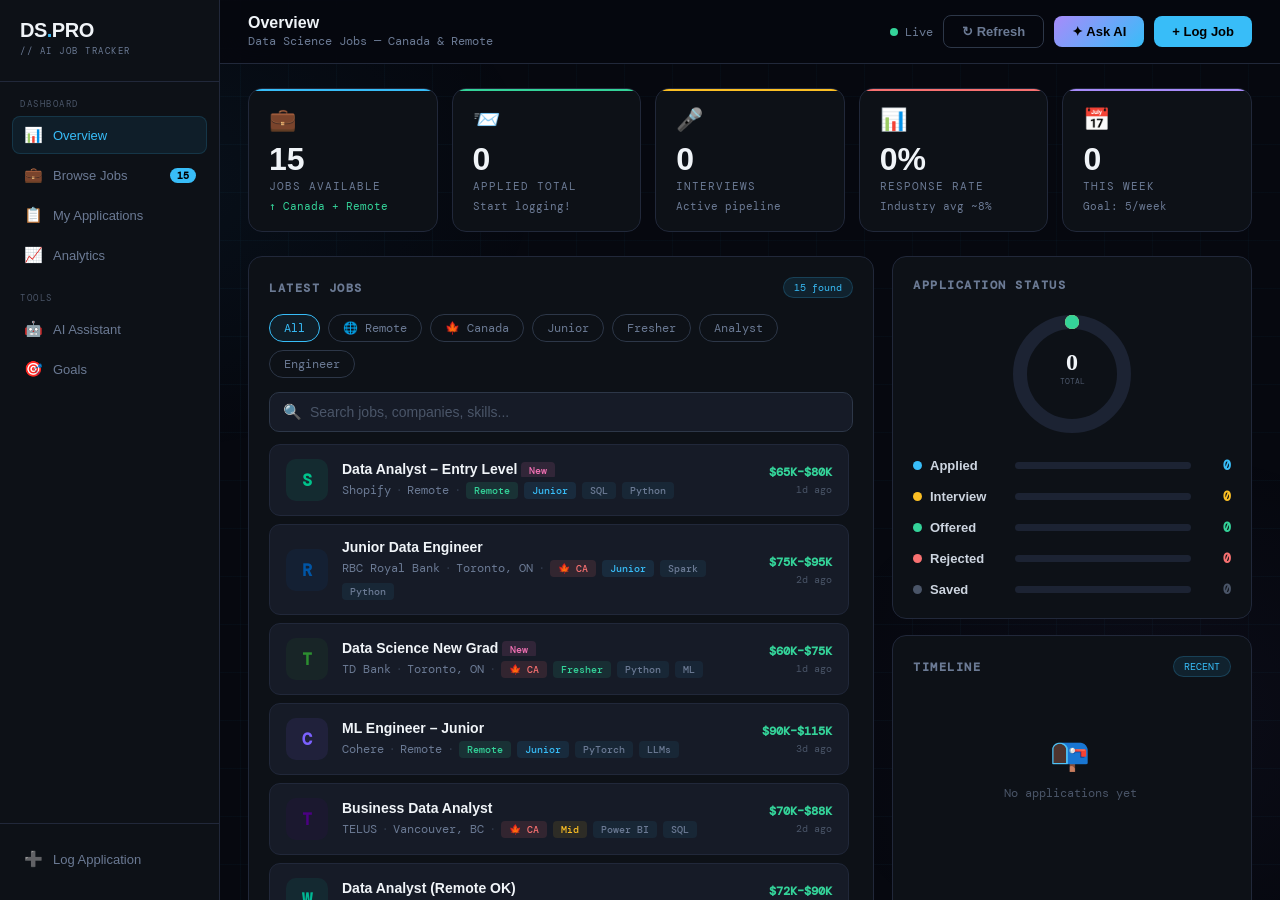
==== index.html @ 757fe1c2 "Rename ds_job_tracker.html to index.html" ====
<!DOCTYPE html>
<html lang="en">
<head>
<meta charset="UTF-8">
<meta name="viewport" content="width=device-width, initial-scale=1.0">
<title>DS Jobs Pro — AI-Powered Tracker</title>
<link href="https://fonts.googleapis.com/css2?family=DM+Mono:wght@400;500&family=Cabinet+Grotesk:wght@400;500;700;800;900&display=swap" rel="stylesheet">
<style>
:root {
  --bg: #06080f;
  --s1: #0d1117;
  --s2: #161b27;
  --s3: #1c2333;
  --border: #21283a;
  --border2: #2d3748;
  --text: #cdd5e0;
  --muted: #4a5568;
  --muted2: #6b7a94;
  --cyan: #38bdf8;
  --green: #34d399;
  --amber: #fbbf24;
  --red: #f87171;
  --purple: #a78bfa;
  --pink: #f472b6;
  --white: #f0f4f8;
}
*{box-sizing:border-box;margin:0;padding:0}
html{scroll-behavior:smooth}
body{
  background:var(--bg);
  color:var(--text);
  font-family:'Cabinet Grotesk',sans-serif;
  min-height:100vh;
  overflow-x:hidden;
}

/* Animated background grid */
body::before{
  content:'';
  position:fixed;inset:0;
  background-image:
    linear-gradient(rgba(56,189,248,0.03) 1px, transparent 1px),
    linear-gradient(90deg, rgba(56,189,248,0.03) 1px, transparent 1px);
  background-size:48px 48px;
  pointer-events:none;z-index:0;
}
body::after{
  content:'';
  position:fixed;inset:0;
  background:
    radial-gradient(ellipse 600px 400px at 10% 20%, rgba(56,189,248,0.05) 0%, transparent 70%),
    radial-gradient(ellipse 500px 400px at 90% 80%, rgba(167,139,250,0.04) 0%, transparent 70%);
  pointer-events:none;z-index:0;
}

.app{position:relative;z-index:1;display:flex;height:100vh;overflow:hidden;}

/* ── SIDEBAR ─────────────────────────── */
.sidebar{
  width:220px;flex-shrink:0;
  background:var(--s1);
  border-right:1px solid var(--border);
  display:flex;flex-direction:column;
  padding:20px 0;
  transition:width 0.3s;
}

.sidebar-logo{
  padding:0 20px 24px;
  border-bottom:1px solid var(--border);
  margin-bottom:16px;
}
.sidebar-logo h1{
  font-size:20px;font-weight:900;
  letter-spacing:-0.5px;color:var(--white);
  line-height:1;
}
.sidebar-logo h1 em{color:var(--cyan);font-style:normal;}
.sidebar-logo p{
  font-family:'DM Mono',monospace;
  font-size:9px;color:var(--muted2);
  margin-top:5px;letter-spacing:1.5px;text-transform:uppercase;
}

.nav-section{padding:0 12px;margin-bottom:8px;}
.nav-label{
  font-size:9px;color:var(--muted);
  text-transform:uppercase;letter-spacing:1.5px;
  font-family:'DM Mono',monospace;
  padding:0 8px;margin-bottom:6px;
}
.nav-item{
  display:flex;align-items:center;gap:10px;
  padding:9px 10px;border-radius:8px;
  cursor:pointer;transition:all 0.15s;
  font-size:13px;font-weight:500;color:var(--muted2);
  border:1px solid transparent;
  margin-bottom:2px;
}
.nav-item:hover{background:var(--s2);color:var(--text);}
.nav-item.active{
  background:rgba(56,189,248,0.08);
  color:var(--cyan);
  border-color:rgba(56,189,248,0.15);
}
.nav-item .icon{font-size:15px;width:20px;text-align:center;}
.nav-badge{
  margin-left:auto;
  background:var(--cyan);color:#000;
  font-size:10px;font-weight:700;
  padding:1px 7px;border-radius:10px;
  font-family:'DM Mono',monospace;
}

.sidebar-bottom{margin-top:auto;padding:16px 12px 0;border-top:1px solid var(--border);}

/* ── MAIN ─────────────────────────────── */
.main{flex:1;overflow-y:auto;display:flex;flex-direction:column;}

.main::-webkit-scrollbar{width:5px;}
.main::-webkit-scrollbar-track{background:transparent;}
.main::-webkit-scrollbar-thumb{background:var(--border2);border-radius:4px;}

/* ── TOPBAR ───────────────────────────── */
.topbar{
  position:sticky;top:0;z-index:50;
  background:rgba(6,8,15,0.85);
  backdrop-filter:blur(16px);
  border-bottom:1px solid var(--border);
  padding:14px 28px;
  display:flex;align-items:center;gap:16px;
}
.topbar-title{font-size:16px;font-weight:700;color:var(--white);}
.topbar-sub{font-size:12px;color:var(--muted2);font-family:'DM Mono',monospace;margin-top:1px;}
.topbar-right{margin-left:auto;display:flex;gap:10px;align-items:center;}

.btn{
  padding:8px 18px;border-radius:8px;border:none;
  cursor:pointer;font-family:'Cabinet Grotesk',sans-serif;
  font-size:13px;font-weight:700;transition:all 0.18s;
  white-space:nowrap;
}
.btn-primary{background:var(--cyan);color:#000;}
.btn-primary:hover{background:#7dd3fc;transform:translateY(-1px);}
.btn-ai{
  background:linear-gradient(135deg,#a78bfa,#38bdf8);
  color:#000;font-weight:800;
}
.btn-ai:hover{opacity:0.9;transform:translateY(-1px);}
.btn-ghost{
  background:transparent;color:var(--muted2);
  border:1px solid var(--border2);
}
.btn-ghost:hover{border-color:var(--cyan);color:var(--cyan);}

.pulse-dot{
  width:8px;height:8px;border-radius:50%;
  background:var(--green);
  animation:pulse 2s infinite;
  display:inline-block;
}
@keyframes pulse{0%,100%{opacity:1;transform:scale(1);}50%{opacity:0.5;transform:scale(0.8);}}

/* ── CONTENT ──────────────────────────── */
.content{padding:24px 28px;flex:1;}

/* ── PAGE SECTIONS ────────────────────── */
.page{display:none;}
.page.active{display:block;}

/* ── STAT CARDS ───────────────────────── */
.stats-grid{
  display:grid;
  grid-template-columns:repeat(5,1fr);
  gap:14px;margin-bottom:24px;
}
@media(max-width:1100px){.stats-grid{grid-template-columns:repeat(3,1fr);}}

.stat-card{
  background:var(--s1);
  border:1px solid var(--border);
  border-radius:14px;padding:18px 20px;
  position:relative;overflow:hidden;
  transition:transform 0.2s,border-color 0.2s;
  cursor:default;
}
.stat-card:hover{transform:translateY(-2px);border-color:var(--border2);}
.stat-card::after{
  content:'';position:absolute;
  top:0;left:0;right:0;height:2px;
}
.stat-card.c-cyan::after{background:var(--cyan);}
.stat-card.c-green::after{background:var(--green);}
.stat-card.c-amber::after{background:var(--amber);}
.stat-card.c-red::after{background:var(--red);}
.stat-card.c-purple::after{background:var(--purple);}

.stat-icon{font-size:22px;margin-bottom:10px;}
.stat-val{font-size:32px;font-weight:900;line-height:1;color:var(--white);margin-bottom:4px;}
.stat-label{font-size:11px;color:var(--muted2);font-family:'DM Mono',monospace;text-transform:uppercase;letter-spacing:1px;}
.stat-delta{font-size:11px;margin-top:6px;font-family:'DM Mono',monospace;}
.stat-delta.up{color:var(--green);}
.stat-delta.neutral{color:var(--muted2);}

/* ── GRID LAYOUTS ─────────────────────── */
.two-col{display:grid;grid-template-columns:1fr 360px;gap:18px;margin-bottom:18px;}
.three-col{display:grid;grid-template-columns:repeat(3,1fr);gap:18px;margin-bottom:18px;}
@media(max-width:1000px){.two-col,.three-col{grid-template-columns:1fr;}}

.card{
  background:var(--s1);
  border:1px solid var(--border);
  border-radius:14px;padding:20px;
}
.card-head{
  display:flex;align-items:center;justify-content:space-between;
  margin-bottom:16px;
}
.card-title{
  font-size:12px;font-weight:700;
  text-transform:uppercase;letter-spacing:1.5px;
  color:var(--muted2);
  font-family:'DM Mono',monospace;
}
.card-badge{
  font-size:10px;font-family:'DM Mono',monospace;
  padding:3px 10px;border-radius:20px;
  background:rgba(56,189,248,0.1);color:var(--cyan);
  border:1px solid rgba(56,189,248,0.2);
}

/* ── JOBS LIST ────────────────────────── */
.job-filters{display:flex;gap:8px;flex-wrap:wrap;margin-bottom:14px;}
.ftag{
  padding:5px 14px;border-radius:20px;
  border:1px solid var(--border2);
  background:transparent;color:var(--muted2);
  font-size:12px;cursor:pointer;
  font-family:'DM Mono',monospace;
  transition:all 0.15s;
}
.ftag:hover,.ftag.on{
  border-color:var(--cyan);color:var(--cyan);
  background:rgba(56,189,248,0.07);
}

.search-wrap{position:relative;margin-bottom:12px;}
.search-wrap input{
  width:100%;background:var(--s2);
  border:1px solid var(--border2);
  border-radius:10px;color:var(--text);
  font-family:'Cabinet Grotesk',sans-serif;font-size:14px;
  padding:11px 16px 11px 40px;
  outline:none;transition:border-color 0.18s;
}
.search-wrap input:focus{border-color:var(--cyan);}
.search-wrap input::placeholder{color:var(--muted);}
.search-icon{
  position:absolute;left:14px;top:50%;transform:translateY(-50%);
  color:var(--muted);font-size:15px;pointer-events:none;
}

.job-list{display:flex;flex-direction:column;gap:8px;max-height:460px;overflow-y:auto;padding-right:4px;}
.job-list::-webkit-scrollbar{width:3px;}
.job-list::-webkit-scrollbar-thumb{background:var(--border2);}

.job-card{
  display:flex;gap:14px;align-items:center;
  padding:14px 16px;
  background:var(--s2);
  border:1px solid var(--border);
  border-radius:11px;
  cursor:pointer;transition:all 0.18s;
  position:relative;
}
.job-card:hover{border-color:var(--cyan);background:rgba(56,189,248,0.03);}
.job-card.applied-mark{border-left:3px solid var(--green);}

.j-logo{
  width:42px;height:42px;border-radius:10px;
  display:flex;align-items:center;justify-content:center;
  font-size:17px;font-weight:900;flex-shrink:0;
  font-family:'DM Mono',monospace;
}
.j-body{flex:1;min-width:0;}
.j-title{font-size:14px;font-weight:700;color:var(--white);margin-bottom:4px;
  white-space:nowrap;overflow:hidden;text-overflow:ellipsis;}
.j-meta{display:flex;gap:6px;align-items:center;flex-wrap:wrap;}
.j-company{font-size:12px;color:var(--muted2);font-family:'DM Mono',monospace;}
.j-sep{color:var(--border2);}
.chip{
  font-size:10px;padding:2px 8px;border-radius:4px;
  font-family:'DM Mono',monospace;font-weight:500;
}
.chip-remote{background:rgba(52,211,153,0.12);color:var(--green);}
.chip-canada{background:rgba(248,113,113,0.12);color:var(--red);}
.chip-hybrid{background:rgba(167,139,250,0.12);color:var(--purple);}
.chip-junior{background:rgba(56,189,248,0.1);color:var(--cyan);}
.chip-fresh{background:rgba(52,211,153,0.1);color:var(--green);}
.chip-mid{background:rgba(251,191,36,0.1);color:var(--amber);}
.chip-new{background:rgba(244,114,182,0.12);color:var(--pink);}

.j-right{text-align:right;flex-shrink:0;}
.j-salary{font-size:12px;font-weight:700;color:var(--green);font-family:'DM Mono',monospace;}
.j-age{font-size:10px;color:var(--muted);font-family:'DM Mono',monospace;margin-top:3px;}
.j-applied-tag{
  font-size:9px;font-family:'DM Mono',monospace;
  background:rgba(52,211,153,0.12);color:var(--green);
  padding:2px 7px;border-radius:4px;margin-top:4px;
}

/* ── STATUS TRACKER ───────────────────── */
.status-rows{display:flex;flex-direction:column;gap:14px;}
.status-row{display:flex;align-items:center;gap:12px;}
.s-label{display:flex;align-items:center;gap:8px;font-size:13px;font-weight:600;width:90px;flex-shrink:0;}
.s-dot{width:9px;height:9px;border-radius:50%;flex-shrink:0;}
.s-bar-wrap{flex:1;background:var(--s3);border-radius:6px;height:7px;overflow:hidden;}
.s-bar{height:100%;border-radius:6px;transition:width 1.2s cubic-bezier(0.34,1.56,0.64,1);}
.s-count{font-family:'DM Mono',monospace;font-size:13px;font-weight:700;min-width:28px;text-align:right;}

/* Radial ring */
.ring-wrap{display:flex;justify-content:center;margin:10px 0 18px;}
.ring-svg{width:130px;height:130px;}

/* ── TIMELINE ─────────────────────────── */
.timeline{display:flex;flex-direction:column;max-height:340px;overflow-y:auto;padding-right:4px;}
.timeline::-webkit-scrollbar{width:3px;}
.timeline::-webkit-scrollbar-thumb{background:var(--border2);}

.tl-entry{display:flex;gap:12px;padding-bottom:18px;position:relative;}
.tl-entry:last-child{padding-bottom:0;}
.tl-spine{display:flex;flex-direction:column;align-items:center;flex-shrink:0;}
.tl-node{width:10px;height:10px;border-radius:50%;margin-top:4px;flex-shrink:0;border:2px solid var(--bg);}
.tl-line2{flex:1;width:1px;background:var(--border);margin-top:4px;min-height:18px;}
.tl-entry:last-child .tl-line2{display:none;}
.tl-content{flex:1;}
.tl-when{font-size:10px;color:var(--muted);font-family:'DM Mono',monospace;margin-bottom:3px;}
.tl-job{font-size:13px;font-weight:700;color:var(--white);margin-bottom:2px;}
.tl-where{font-size:11px;color:var(--muted2);font-family:'DM Mono',monospace;}
.tl-status-tag{
  display:inline-block;margin-top:5px;
  font-size:9px;font-family:'DM Mono',monospace;
  padding:2px 8px;border-radius:4px;font-weight:700;
  text-transform:uppercase;letter-spacing:0.5px;
}

/* ── BAR CHARTS ───────────────────────── */
.bar-chart{display:flex;align-items:flex-end;gap:10px;height:110px;padding-top:8px;}
.bc-col{display:flex;flex-direction:column;align-items:center;gap:5px;flex:1;}
.bc-bar{width:100%;border-radius:6px 6px 0 0;min-height:4px;transition:height 1s ease;}
.bc-val{font-size:11px;font-weight:700;font-family:'DM Mono',monospace;}
.bc-lbl{font-size:10px;color:var(--muted);font-family:'DM Mono',monospace;text-align:center;}

/* ── AI CHAT ──────────────────────────── */
.ai-panel{
  background:var(--s1);border:1px solid var(--border);
  border-radius:14px;overflow:hidden;display:flex;flex-direction:column;
  height:500px;
}
.ai-header{
  padding:16px 20px;border-bottom:1px solid var(--border);
  display:flex;align-items:center;gap:10px;
  background:linear-gradient(135deg,rgba(167,139,250,0.05),rgba(56,189,248,0.05));
}
.ai-avatar{
  width:36px;height:36px;border-radius:10px;
  background:linear-gradient(135deg,var(--purple),var(--cyan));
  display:flex;align-items:center;justify-content:center;
  font-size:16px;
}
.ai-name{font-size:14px;font-weight:800;color:var(--white);}
.ai-sub{font-size:11px;color:var(--muted2);font-family:'DM Mono',monospace;}

.ai-messages{flex:1;overflow-y:auto;padding:16px;display:flex;flex-direction:column;gap:12px;}
.ai-messages::-webkit-scrollbar{width:3px;}
.ai-messages::-webkit-scrollbar-thumb{background:var(--border2);}

.msg{max-width:88%;padding:12px 15px;border-radius:12px;font-size:13px;line-height:1.6;}
.msg.user{
  align-self:flex-end;
  background:rgba(56,189,248,0.12);
  border:1px solid rgba(56,189,248,0.2);
  color:var(--cyan);border-radius:12px 12px 4px 12px;
}
.msg.ai{
  align-self:flex-start;
  background:var(--s2);border:1px solid var(--border);
  color:var(--text);border-radius:12px 12px 12px 4px;
}
.msg.ai strong{color:var(--cyan);}
.msg.ai em{color:var(--amber);font-style:normal;}
.msg.ai .tag{
  display:inline-block;background:rgba(52,211,153,0.1);
  color:var(--green);border-radius:4px;
  padding:0 6px;font-family:'DM Mono',monospace;font-size:11px;
}
.msg-typing{display:flex;gap:4px;align-items:center;padding:14px 18px;}
.typing-dot{width:6px;height:6px;background:var(--muted2);border-radius:50%;animation:blink 1.2s infinite;}
.typing-dot:nth-child(2){animation-delay:0.2s;}
.typing-dot:nth-child(3){animation-delay:0.4s;}
@keyframes blink{0%,80%,100%{opacity:0.2;}40%{opacity:1;}}

.ai-input-wrap{
  border-top:1px solid var(--border);padding:12px 16px;
  display:flex;gap:10px;background:var(--s1);
}
.ai-input{
  flex:1;background:var(--s2);border:1px solid var(--border2);
  border-radius:10px;color:var(--text);
  font-family:'Cabinet Grotesk',sans-serif;font-size:13px;
  padding:10px 14px;outline:none;resize:none;
  transition:border-color 0.18s;
  max-height:80px;overflow-y:auto;
}
.ai-input:focus{border-color:var(--cyan);}
.ai-input::placeholder{color:var(--muted);}
.ai-send{
  width:40px;height:40px;border-radius:10px;border:none;
  background:var(--cyan);color:#000;font-size:16px;
  cursor:pointer;flex-shrink:0;transition:all 0.18s;
  display:flex;align-items:center;justify-content:center;
}
.ai-send:hover{background:#7dd3fc;}
.ai-send:disabled{opacity:0.4;cursor:not-allowed;}

.quick-prompts{display:flex;gap:8px;flex-wrap:wrap;padding:0 16px 10px;}
.qp{
  padding:5px 12px;border-radius:20px;
  border:1px solid var(--border2);background:transparent;
  color:var(--muted2);font-size:11px;cursor:pointer;
  font-family:'DM Mono',monospace;transition:all 0.15s;
}
.qp:hover{border-color:var(--purple);color:var(--purple);}

/* ── JOB DETAIL MODAL ─────────────────── */
.modal-overlay{
  display:none;position:fixed;inset:0;
  background:rgba(6,8,15,0.88);
  backdrop-filter:blur(8px);
  z-index:200;align-items:center;justify-content:center;
}
.modal-overlay.open{display:flex;}
.modal{
  background:var(--s1);border:1px solid var(--border2);
  border-radius:18px;width:520px;max-width:95vw;
  max-height:90vh;overflow-y:auto;
  box-shadow:0 32px 80px rgba(0,0,0,0.7);
}
.modal::-webkit-scrollbar{width:3px;}
.modal::-webkit-scrollbar-thumb{background:var(--border2);}

.modal-head{
  padding:24px 24px 16px;
  border-bottom:1px solid var(--border);
  position:sticky;top:0;background:var(--s1);z-index:1;
}
.modal-head h2{font-size:18px;font-weight:900;color:var(--white);margin-bottom:4px;}
.modal-head p{font-size:12px;color:var(--muted2);font-family:'DM Mono',monospace;}
.modal-close{
  position:absolute;top:20px;right:20px;
  width:32px;height:32px;border-radius:8px;border:1px solid var(--border2);
  background:transparent;color:var(--muted2);font-size:16px;
  cursor:pointer;display:flex;align-items:center;justify-content:center;
  transition:all 0.15s;
}
.modal-close:hover{border-color:var(--red);color:var(--red);}

.modal-body{padding:20px 24px;}
.form-group{margin-bottom:16px;}
.form-label{
  display:block;font-size:10px;color:var(--muted2);
  text-transform:uppercase;letter-spacing:1.5px;
  font-family:'DM Mono',monospace;margin-bottom:7px;
}
.form-input,.form-select,.form-textarea{
  width:100%;background:var(--s2);border:1px solid var(--border2);
  border-radius:9px;color:var(--text);
  font-family:'Cabinet Grotesk',sans-serif;font-size:14px;
  padding:11px 14px;outline:none;transition:border-color 0.18s;
}
.form-input:focus,.form-select:focus,.form-textarea:focus{border-color:var(--cyan);}
.form-textarea{resize:vertical;min-height:80px;}
.form-row{display:grid;grid-template-columns:1fr 1fr;gap:12px;}
option{background:var(--s1);}

.chip-group{display:flex;gap:8px;flex-wrap:wrap;}
.chip-toggle{
  padding:6px 15px;border-radius:20px;
  border:1px solid var(--border2);background:transparent;
  color:var(--muted2);font-size:12px;cursor:pointer;
  font-family:'DM Mono',monospace;transition:all 0.15s;
}
.chip-toggle.sel{border-color:var(--cyan);color:var(--cyan);background:rgba(56,189,248,0.08);}

.modal-foot{
  padding:16px 24px 24px;
  display:flex;gap:10px;
}

/* ── ANALYTICS PAGE ───────────────────── */
.heatmap{display:grid;grid-template-columns:repeat(26,1fr);gap:3px;margin-top:12px;}
.hm-cell{
  aspect-ratio:1;border-radius:2px;
  background:var(--s3);transition:background 0.3s;
  cursor:default;
}
.hm-cell.l1{background:rgba(56,189,248,0.2);}
.hm-cell.l2{background:rgba(56,189,248,0.45);}
.hm-cell.l3{background:rgba(56,189,248,0.7);}
.hm-cell.l4{background:var(--cyan);}
.hm-labels{display:flex;justify-content:space-between;margin-top:6px;}
.hm-lbl{font-size:9px;color:var(--muted);font-family:'DM Mono',monospace;}

/* ── GOALS ────────────────────────────── */
.goal-list{display:flex;flex-direction:column;gap:12px;}
.goal-item{
  background:var(--s2);border:1px solid var(--border);
  border-radius:10px;padding:14px 16px;
}
.goal-head{display:flex;justify-content:space-between;align-items:center;margin-bottom:8px;}
.goal-name{font-size:13px;font-weight:700;color:var(--white);}
.goal-pct{font-size:12px;font-family:'DM Mono',monospace;}
.goal-bar-wrap{background:var(--s3);border-radius:4px;height:5px;}
.goal-bar{height:100%;border-radius:4px;transition:width 1.2s ease;}

/* ── EMPTY ────────────────────────────── */
.empty{
  text-align:center;padding:40px 20px;
  color:var(--muted);font-family:'DM Mono',monospace;font-size:12px;
}
.empty-icon{font-size:32px;margin-bottom:10px;}

/* ── ANIMATIONS ───────────────────────── */
@keyframes fadeUp{from{opacity:0;transform:translateY(16px);}to{opacity:1;transform:translateY(0);}}
.fade-in{animation:fadeUp 0.4s ease both;}
.fade-in-2{animation:fadeUp 0.4s 0.1s ease both;}
.fade-in-3{animation:fadeUp 0.4s 0.2s ease both;}

/* ── TABS ─────────────────────────────── */
.tab-bar{display:flex;gap:4px;background:var(--s2);border-radius:10px;padding:4px;margin-bottom:20px;}
.tab{
  flex:1;padding:8px 12px;border-radius:7px;border:none;
  background:transparent;color:var(--muted2);
  font-family:'Cabinet Grotesk',sans-serif;font-size:13px;font-weight:600;
  cursor:pointer;transition:all 0.18s;text-align:center;
}
.tab.active{background:var(--s1);color:var(--white);box-shadow:0 1px 4px rgba(0,0,0,0.3);}

/* Toast */
.toast{
  position:fixed;bottom:24px;right:24px;z-index:999;
  background:var(--s2);border:1px solid var(--green);
  color:var(--green);font-family:'DM Mono',monospace;font-size:13px;
  padding:12px 20px;border-radius:10px;
  transform:translateY(60px);opacity:0;
  transition:all 0.3s;pointer-events:none;
}
.toast.show{transform:translateY(0);opacity:1;}
</style>
</head>
<body>
<div class="app">

<!-- SIDEBAR -->
<nav class="sidebar">
  <div class="sidebar-logo">
    <h1>DS<em>.</em>PRO</h1>
    <p>// AI Job Tracker</p>
  </div>

  <div class="nav-section">
    <div class="nav-label">Dashboard</div>
    <div class="nav-item active" onclick="showPage('dashboard',this)">
      <span class="icon">📊</span> Overview
    </div>
    <div class="nav-item" onclick="showPage('jobs',this)">
      <span class="icon">💼</span> Browse Jobs
      <span class="nav-badge" id="jobCountBadge">15</span>
    </div>
    <div class="nav-item" onclick="showPage('tracker',this)">
      <span class="icon">📋</span> My Applications
    </div>
    <div class="nav-item" onclick="showPage('analytics',this)">
      <span class="icon">📈</span> Analytics
    </div>
  </div>

  <div class="nav-section" style="margin-top:8px;">
    <div class="nav-label">Tools</div>
    <div class="nav-item" onclick="showPage('ai',this)">
      <span class="icon">🤖</span> AI Assistant
    </div>
    <div class="nav-item" onclick="showPage('goals',this)">
      <span class="icon">🎯</span> Goals
    </div>
  </div>

  <div class="sidebar-bottom">
    <div class="nav-item" onclick="openModal()">
      <span class="icon">➕</span> Log Application
    </div>
  </div>
</nav>

<!-- MAIN -->
<div class="main">
  <!-- TOPBAR -->
  <div class="topbar">
    <div>
      <div class="topbar-title" id="pageTitle">Overview</div>
      <div class="topbar-sub" id="pageSub">Data Science Jobs — Canada & Remote</div>
    </div>
    <div class="topbar-right">
      <span style="font-size:12px;color:var(--muted2);font-family:'DM Mono',monospace;"><span class="pulse-dot"></span> Live</span>
      <button class="btn btn-ghost" onclick="fetchJobs()">↻ Refresh</button>
      <button class="btn btn-ai" onclick="showPage('ai',document.querySelector('.nav-item:nth-child(2)'))">✦ Ask AI</button>
      <button class="btn btn-primary" onclick="openModal()">+ Log Job</button>
    </div>
  </div>

  <div class="content">

    <!-- ══ DASHBOARD PAGE ══ -->
    <div id="page-dashboard" class="page active">
      <div class="stats-grid fade-in">
        <div class="stat-card c-cyan">
          <div class="stat-icon">💼</div>
          <div class="stat-val" id="s-avail">15</div>
          <div class="stat-label">Jobs Available</div>
          <div class="stat-delta up" id="s-avail-d">↑ Canada + Remote</div>
        </div>
        <div class="stat-card c-green">
          <div class="stat-icon">📨</div>
          <div class="stat-val" id="s-total">0</div>
          <div class="stat-label">Applied Total</div>
          <div class="stat-delta neutral" id="s-total-d">Start logging!</div>
        </div>
        <div class="stat-card c-amber">
          <div class="stat-icon">🎤</div>
          <div class="stat-val" id="s-inter">0</div>
          <div class="stat-label">Interviews</div>
          <div class="stat-delta neutral">Active pipeline</div>
        </div>
        <div class="stat-card c-red">
          <div class="stat-icon">📊</div>
          <div class="stat-val" id="s-rate">0%</div>
          <div class="stat-label">Response Rate</div>
          <div class="stat-delta neutral">Industry avg ~8%</div>
        </div>
        <div class="stat-card c-purple">
          <div class="stat-icon">📅</div>
          <div class="stat-val" id="s-week">0</div>
          <div class="stat-label">This Week</div>
          <div class="stat-delta neutral">Goal: 5/week</div>
        </div>
      </div>

      <div class="two-col fade-in-2">
        <!-- Recent Jobs -->
        <div class="card">
          <div class="card-head">
            <span class="card-title">Latest Jobs</span>
            <span class="card-badge" id="listCount">15 found</span>
          </div>
          <div class="job-filters" id="dashFilters">
            <button class="ftag on" onclick="setFilter('all',this)">All</button>
            <button class="ftag" onclick="setFilter('remote',this)">🌐 Remote</button>
            <button class="ftag" onclick="setFilter('canada',this)">🍁 Canada</button>
            <button class="ftag" onclick="setFilter('junior',this)">Junior</button>
            <button class="ftag" onclick="setFilter('fresh',this)">Fresher</button>
            <button class="ftag" onclick="setFilter('analyst',this)">Analyst</button>
            <button class="ftag" onclick="setFilter('engineer',this)">Engineer</button>
          </div>
          <div class="search-wrap">
            <span class="search-icon">🔍</span>
            <input type="text" placeholder="Search jobs, companies, skills..." id="jobSearch" oninput="renderJobs()">
          </div>
          <div class="job-list" id="jobListMain"></div>
        </div>

        <!-- Status + Timeline -->
        <div style="display:flex;flex-direction:column;gap:16px;">
          <div class="card">
            <div class="card-head">
              <span class="card-title">Application Status</span>
            </div>
            <div class="ring-wrap">
              <svg class="ring-svg" viewBox="0 0 130 130">
                <circle cx="65" cy="65" r="52" fill="none" stroke="#1c2333" stroke-width="14"/>
                <circle id="ring-a" cx="65" cy="65" r="52" fill="none" stroke="#38bdf8" stroke-width="14"
                  stroke-dasharray="0 327" stroke-linecap="round" transform="rotate(-90 65 65)" style="transition:stroke-dasharray 1.2s ease"/>
                <circle id="ring-i" cx="65" cy="65" r="52" fill="none" stroke="#fbbf24" stroke-width="14"
                  stroke-dasharray="0 327" stroke-linecap="round" transform="rotate(-90 65 65)" style="transition:all 1.2s ease"/>
                <circle id="ring-o" cx="65" cy="65" r="52" fill="none" stroke="#34d399" stroke-width="14"
                  stroke-dasharray="0 327" stroke-linecap="round" transform="rotate(-90 65 65)" style="transition:all 1.2s ease"/>
                <text x="65" y="61" text-anchor="middle" fill="#f0f4f8" font-family="Cabinet Grotesk" font-size="24" font-weight="900" id="ringNum">0</text>
                <text x="65" y="75" text-anchor="middle" fill="#4a5568" font-family="DM Mono" font-size="8">TOTAL</text>
              </svg>
            </div>
            <div class="status-rows" id="statusRows">
              <div class="status-row"><div class="s-label"><div class="s-dot" style="background:var(--cyan)"></div>Applied</div><div class="s-bar-wrap"><div class="s-bar" id="sb-applied" style="background:var(--cyan);width:0%"></div></div><div class="s-count" style="color:var(--cyan)" id="sc-applied">0</div></div>
              <div class="status-row"><div class="s-label"><div class="s-dot" style="background:var(--amber)"></div>Interview</div><div class="s-bar-wrap"><div class="s-bar" id="sb-interview" style="background:var(--amber);width:0%"></div></div><div class="s-count" style="color:var(--amber)" id="sc-interview">0</div></div>
              <div class="status-row"><div class="s-label"><div class="s-dot" style="background:var(--green)"></div>Offered</div><div class="s-bar-wrap"><div class="s-bar" id="sb-offered" style="background:var(--green);width:0%"></div></div><div class="s-count" style="color:var(--green)" id="sc-offered">0</div></div>
              <div class="status-row"><div class="s-label"><div class="s-dot" style="background:var(--red)"></div>Rejected</div><div class="s-bar-wrap"><div class="s-bar" id="sb-rejected" style="background:var(--red);width:0%"></div></div><div class="s-count" style="color:var(--red)" id="sc-rejected">0</div></div>
              <div class="status-row"><div class="s-label"><div class="s-dot" style="background:var(--muted)"></div>Saved</div><div class="s-bar-wrap"><div class="s-bar" id="sb-saved" style="background:var(--muted);width:0%"></div></div><div class="s-count" style="color:var(--muted)" id="sc-saved">0</div></div>
            </div>
          </div>

          <div class="card" style="flex:1">
            <div class="card-head">
              <span class="card-title">Timeline</span>
              <span class="card-badge">RECENT</span>
            </div>
            <div class="timeline" id="tlMain"></div>
          </div>
        </div>
      </div>

      <!-- Charts row -->
      <div class="three-col fade-in-3">
        <div class="card">
          <div class="card-head"><span class="card-title">By Role</span></div>
          <div class="bar-chart" id="roleChart">
            <div class="bc-col"><div class="bc-val" style="color:var(--cyan)">0</div><div class="bc-bar" style="height:4px;background:var(--cyan)"></div><div class="bc-lbl">Analyst</div></div>
            <div class="bc-col"><div class="bc-val" style="color:var(--purple)">0</div><div class="bc-bar" style="height:4px;background:var(--purple)"></div><div class="bc-lbl">Engineer</div></div>
            <div class="bc-col"><div class="bc-val" style="color:var(--amber)">0</div><div class="bc-bar" style="height:4px;background:var(--amber)"></div><div class="bc-lbl">Scientist</div></div>
            <div class="bc-col"><div class="bc-val" style="color:var(--pink)">0</div><div class="bc-bar" style="height:4px;background:var(--pink)"></div><div class="bc-lbl">ML/AI</div></div>
            <div class="bc-col"><div class="bc-val" style="color:var(--muted2)">0</div><div class="bc-bar" style="height:4px;background:var(--muted2)"></div><div class="bc-lbl">Other</div></div>
          </div>
        </div>
        <div class="card">
          <div class="card-head"><span class="card-title">By Location</span></div>
          <div class="bar-chart" id="locChart">
            <div class="bc-col"><div class="bc-val" style="color:var(--green)">0</div><div class="bc-bar" style="height:4px;background:var(--green)"></div><div class="bc-lbl">Remote</div></div>
            <div class="bc-col"><div class="bc-val" style="color:var(--red)">0</div><div class="bc-bar" style="height:4px;background:var(--red)"></div><div class="bc-lbl">Toronto</div></div>
            <div class="bc-col"><div class="bc-val" style="color:var(--cyan)">0</div><div class="bc-bar" style="height:4px;background:var(--cyan)"></div><div class="bc-lbl">Vancouver</div></div>
            <div class="bc-col"><div class="bc-val" style="color:var(--amber)">0</div><div class="bc-bar" style="height:4px;background:var(--amber)"></div><div class="bc-lbl">Calgary</div></div>
            <div class="bc-col"><div class="bc-val" style="color:var(--purple)">0</div><div class="bc-bar" style="height:4px;background:var(--purple)"></div><div class="bc-lbl">Other</div></div>
          </div>
        </div>
        <div class="card">
          <div class="card-head"><span class="card-title">Weekly Activity</span></div>
          <div class="bar-chart" id="weekChart">
            <div class="bc-col"><div class="bc-val" style="color:var(--cyan)">0</div><div class="bc-bar" style="height:4px;background:linear-gradient(to top,var(--purple),var(--cyan))"></div><div class="bc-lbl">Wk1</div></div>
            <div class="bc-col"><div class="bc-val" style="color:var(--cyan)">0</div><div class="bc-bar" style="height:4px;background:linear-gradient(to top,var(--purple),var(--cyan))"></div><div class="bc-lbl">Wk2</div></div>
            <div class="bc-col"><div class="bc-val" style="color:var(--cyan)">0</div><div class="bc-bar" style="height:4px;background:linear-gradient(to top,var(--purple),var(--cyan))"></div><div class="bc-lbl">Wk3</div></div>
            <div class="bc-col"><div class="bc-val" style="color:var(--cyan)">0</div><div class="bc-bar" style="height:4px;background:linear-gradient(to top,var(--purple),var(--cyan))"></div><div class="bc-lbl">Wk4</div></div>
          </div>
        </div>
      </div>
    </div><!-- end dashboard -->

    <!-- ══ JOBS PAGE ══ -->
    <div id="page-jobs" class="page">
      <div class="card fade-in">
        <div class="card-head">
          <span class="card-title">All Available Jobs</span>
          <span class="card-badge" id="jobsPageCount">15 found</span>
        </div>
        <div class="job-filters">
          <button class="ftag on" onclick="setFilter2('all',this)">All</button>
          <button class="ftag" onclick="setFilter2('remote',this)">🌐 Remote</button>
          <button class="ftag" onclick="setFilter2('canada',this)">🍁 Canada</button>
          <button class="ftag" onclick="setFilter2('junior',this)">Junior</button>
          <button class="ftag" onclick="setFilter2('fresh',this)">Fresher</button>
          <button class="ftag" onclick="setFilter2('mid',this)">Mid-level</button>
          <button class="ftag" onclick="setFilter2('analyst',this)">Analyst</button>
          <button class="ftag" onclick="setFilter2('engineer',this)">Engineer</button>
          <button class="ftag" onclick="setFilter2('scientist',this)">Scientist</button>
        </div>
        <div class="search-wrap">
          <span class="search-icon">🔍</span>
          <input type="text" placeholder="Search by title, company, skill, salary..." id="jobSearch2" oninput="renderJobs2()">
        </div>
        <div class="job-list" style="max-height:600px;" id="jobListFull"></div>
      </div>
    </div>

    <!-- ══ TRACKER PAGE ══ -->
    <div id="page-tracker" class="page">
      <div class="card fade-in">
        <div class="card-head">
          <span class="card-title">My Applications</span>
          <button class="btn btn-primary" style="padding:6px 16px;font-size:12px;" onclick="openModal()">+ Add New</button>
        </div>
        <div id="trackerList" style="display:flex;flex-direction:column;gap:8px;max-height:700px;overflow-y:auto;"></div>
      </div>
    </div>

    <!-- ══ ANALYTICS PAGE ══ -->
    <div id="page-analytics" class="page">
      <div class="card fade-in" style="margin-bottom:18px;">
        <div class="card-head"><span class="card-title">Application Heatmap — Last 6 Months</span></div>
        <div class="heatmap" id="heatmap"></div>
        <div class="hm-labels">
          <span class="hm-lbl">6 months ago</span>
          <span class="hm-lbl">Today</span>
        </div>
      </div>
      <div class="three-col fade-in-2">
        <div class="card">
          <div class="card-head"><span class="card-title">Response Rate Trend</span></div>
          <div style="display:flex;align-items:center;justify-content:center;height:100px;">
            <div style="text-align:center;">
              <div style="font-size:48px;font-weight:900;color:var(--cyan);font-family:'DM Mono',monospace;" id="bigRate">0%</div>
              <div style="font-size:11px;color:var(--muted2);font-family:'DM Mono',monospace;margin-top:6px;">vs 8% industry avg</div>
            </div>
          </div>
        </div>
        <div class="card">
          <div class="card-head"><span class="card-title">Avg Days to Response</span></div>
          <div style="display:flex;align-items:center;justify-content:center;height:100px;">
            <div style="text-align:center;">
              <div style="font-size:48px;font-weight:900;color:var(--amber);font-family:'DM Mono',monospace;">—</div>
              <div style="font-size:11px;color:var(--muted2);font-family:'DM Mono',monospace;margin-top:6px;">days average</div>
            </div>
          </div>
        </div>
        <div class="card">
          <div class="card-head"><span class="card-title">Best Performing Role</span></div>
          <div style="display:flex;align-items:center;justify-content:center;height:100px;">
            <div style="text-align:center;">
              <div style="font-size:32px;font-weight:900;color:var(--green);font-family:'Cabinet Grotesk',sans-serif;" id="bestRole">—</div>
              <div style="font-size:11px;color:var(--muted2);font-family:'DM Mono',monospace;margin-top:6px;">most applications</div>
            </div>
          </div>
        </div>
      </div>
    </div>

    <!-- ══ AI ASSISTANT PAGE ══ -->
    <div id="page-ai" class="page">
      <div class="two-col" style="align-items:start;">
        <div>
          <div class="ai-panel fade-in">
            <div class="ai-header">
              <div class="ai-avatar">🤖</div>
              <div>
                <div class="ai-name">DS Career Assistant</div>
                <div class="ai-sub">Powered by Claude · Always available</div>
              </div>
              <div style="margin-left:auto;"><span class="pulse-dot"></span></div>
            </div>
            <div class="ai-messages" id="aiMessages">
              <div class="msg ai">
                👋 Hi! I'm your <strong>Data Science Career AI</strong>. I know the Canadian and remote DS job market inside out.<br><br>
                I can help you with: <span class="tag">resume tips</span> <span class="tag">cover letters</span> <span class="tag">interview prep</span> <span class="tag">salary negotiation</span> <span class="tag">job strategy</span><br><br>
                <em>What would you like help with today?</em>
              </div>
            </div>
            <div class="quick-prompts">
              <button class="qp" onclick="sendQuick(this)">Resume tips for Canada DS roles</button>
              <button class="qp" onclick="sendQuick(this)">How to get my first DS job?</button>
              <button class="qp" onclick="sendQuick(this)">What skills should I learn?</button>
              <button class="qp" onclick="sendQuick(this)">Salary ranges in Canada</button>
              <button class="qp" onclick="sendQuick(this)">Mock interview question</button>
            </div>
            <div class="ai-input-wrap">
              <textarea class="ai-input" id="aiInput" placeholder="Ask anything about your DS job search..." rows="1"
                onkeydown="if(event.key==='Enter'&&!event.shiftKey){event.preventDefault();sendAI();}"></textarea>
              <button class="ai-send" id="aiSendBtn" onclick="sendAI()">➤</button>
            </div>
          </div>
        </div>

        <div style="display:flex;flex-direction:column;gap:16px;">
          <div class="card fade-in-2">
            <div class="card-head"><span class="card-title">AI Quick Actions</span></div>
            <div style="display:flex;flex-direction:column;gap:8px;">
              <button class="btn btn-ghost" style="text-align:left;width:100%;" onclick="aiAction('Generate a cold email template for a data analyst role at a Canadian tech company')">✉️ Generate Cold Email</button>
              <button class="btn btn-ghost" style="text-align:left;width:100%;" onclick="aiAction('Give me 5 behavioral interview questions for a junior data scientist position and how to answer them')">🎤 Interview Prep Questions</button>
              <button class="btn btn-ghost" style="text-align:left;width:100%;" onclick="aiAction('What are the top 10 skills I need on my resume to get hired as a data analyst or data engineer in Canada in 2025?')">📝 Top Skills for Resume</button>
              <button class="btn btn-ghost" style="text-align:left;width:100%;" onclick="aiAction('What is the realistic salary range for a junior data scientist or analyst in Toronto, Vancouver, and Calgary in 2025?')">💰 Salary Guide Canada</button>
              <button class="btn btn-ghost" style="text-align:left;width:100%;" onclick="aiAction('Give me a 30-day action plan to land my first data science job in Canada as a fresher')">🗓️ 30-Day Action Plan</button>
            </div>
          </div>

          <div class="card fade-in-3">
            <div class="card-head"><span class="card-title">Top Job Boards</span></div>
            <div style="display:flex;flex-direction:column;gap:8px;">
              <a href="https://ca.linkedin.com/jobs/data-science-jobs" target="_blank" style="text-decoration:none;">
                <div style="padding:10px 14px;background:var(--s2);border:1px solid var(--border);border-radius:9px;font-size:13px;color:var(--text);display:flex;align-items:center;justify-content:space-between;transition:all 0.18s;" onmouseover="this.style.borderColor='var(--cyan)'" onmouseout="this.style.borderColor='var(--border)'">
                  <span>🔗 LinkedIn Jobs Canada</span><span style="color:var(--muted2);font-size:11px;font-family:'DM Mono',monospace">→</span>
                </div>
              </a>
              <a href="https://www.indeed.ca/jobs?q=data+science" target="_blank" style="text-decoration:none;">
                <div style="padding:10px 14px;background:var(--s2);border:1px solid var(--border);border-radius:9px;font-size:13px;color:var(--text);display:flex;align-items:center;justify-content:space-between;transition:all 0.18s;" onmouseover="this.style.borderColor='var(--cyan)'" onmouseout="this.style.borderColor='var(--border)'">
                  <span>🔗 Indeed Canada DS Jobs</span><span style="color:var(--muted2);font-size:11px;font-family:'DM Mono',monospace">→</span>
                </div>
              </a>
              <a href="https://www.workopolis.com/en/jobs/data-science" target="_blank" style="text-decoration:none;">
                <div style="padding:10px 14px;background:var(--s2);border:1px solid var(--border);border-radius:9px;font-size:13px;color:var(--text);display:flex;align-items:center;justify-content:space-between;transition:all 0.18s;" onmouseover="this.style.borderColor='var(--cyan)'" onmouseout="this.style.borderColor='var(--border)'">
                  <span>🔗 Workopolis Canada</span><span style="color:var(--muted2);font-size:11px;font-family:'DM Mono',monospace">→</span>
                </div>
              </a>
              <a href="https://remoteok.com/remote-data-science-jobs" target="_blank" style="text-decoration:none;">
                <div style="padding:10px 14px;background:var(--s2);border:1px solid var(--border);border-radius:9px;font-size:13px;color:var(--text);display:flex;align-items:center;justify-content:space-between;transition:all 0.18s;" onmouseover="this.style.borderColor='var(--green)'" onmouseout="this.style.borderColor='var(--border)'">
                  <span>🌐 Remote OK (Remote DS)</span><span style="color:var(--muted2);font-size:11px;font-family:'DM Mono',monospace">→</span>
                </div>
              </a>
              <a href="https://www.kaggle.com/jobs" target="_blank" style="text-decoration:none;">
                <div style="padding:10px 14px;background:var(--s2);border:1px solid var(--border);border-radius:9px;font-size:13px;color:var(--text);display:flex;align-items:center;justify-content:space-between;transition:all 0.18s;" onmouseover="this.style.borderColor='var(--cyan)'" onmouseout="this.style.borderColor='var(--border)'">
                  <span>🔗 Kaggle Jobs</span><span style="color:var(--muted2);font-size:11px;font-family:'DM Mono',monospace">→</span>
                </div>
              </a>
            </div>
          </div>
        </div>
      </div>
    </div>

    <!-- ══ GOALS PAGE ══ -->
    <div id="page-goals" class="page">
      <div class="two-col">
        <div class="card fade-in">
          <div class="card-head"><span class="card-title">Weekly Goals</span></div>
          <div class="goal-list" id="goalList"></div>
          <div style="margin-top:16px;padding-top:16px;border-top:1px solid var(--border);">
            <div class="card-title" style="margin-bottom:12px;">Set Weekly Target</div>
            <div style="display:flex;gap:10px;align-items:center;">
              <input type="number" id="goalTarget" min="1" max="50" value="5" class="form-input" style="width:80px;">
              <span style="color:var(--muted2);font-size:13px;">applications per week</span>
              <button class="btn btn-primary" style="padding:8px 16px;font-size:12px;" onclick="updateGoal()">Save</button>
            </div>
          </div>
        </div>
        <div class="card fade-in-2">
          <div class="card-head"><span class="card-title">Milestones</span></div>
          <div id="milestoneList" style="display:flex;flex-direction:column;gap:10px;"></div>
        </div>
      </div>
    </div>

  </div><!-- end content -->
</div><!-- end main -->
</div><!-- end app -->

<!-- ADD APPLICATION MODAL -->
<div class="modal-overlay" id="modalOverlay">
  <div class="modal">
    <div class="modal-head">
      <h2>Log Application</h2>
      <p id="modalSub">Track a job you've applied to</p>
      <button class="modal-close" onclick="closeModal()">✕</button>
    </div>
    <div class="modal-body">
      <div class="form-row">
        <div class="form-group">
          <label class="form-label">Company *</label>
          <input class="form-input" id="f-company" placeholder="e.g. Shopify">
        </div>
        <div class="form-group">
          <label class="form-label">Job Title *</label>
          <input class="form-input" id="f-title" placeholder="e.g. Data Analyst">
        </div>
      </div>
      <div class="form-row">
        <div class="form-group">
          <label class="form-label">Location</label>
          <select class="form-select" id="f-loc">
            <option>Remote</option>
            <option>Toronto, ON</option>
            <option>Vancouver, BC</option>
            <option>Calgary, AB</option>
            <option>Montreal, QC</option>
            <option>Ottawa, ON</option>
            <option>Edmonton, AB</option>
            <option>Hybrid</option>
            <option>Other</option>
          </select>
        </div>
        <div class="form-group">
          <label class="form-label">Salary Range</label>
          <input class="form-input" id="f-salary" placeholder="e.g. $70K–$90K">
        </div>
      </div>
      <div class="form-group">
        <label class="form-label">Role Type</label>
        <div class="chip-group" id="cg-role">
          <button class="chip-toggle sel" onclick="pick(this,'cg-role')">Analyst</button>
          <button class="chip-toggle" onclick="pick(this,'cg-role')">Engineer</button>
          <button class="chip-toggle" onclick="pick(this,'cg-role')">Scientist</button>
          <button class="chip-toggle" onclick="pick(this,'cg-role')">ML/AI</button>
          <button class="chip-toggle" onclick="pick(this,'cg-role')">BI/Analytics</button>
          <button class="chip-toggle" onclick="pick(this,'cg-role')">Other</button>
        </div>
      </div>
      <div class="form-group">
        <label class="form-label">Experience Level</label>
        <div class="chip-group" id="cg-level">
          <button class="chip-toggle sel" onclick="pick(this,'cg-level')">Fresher</button>
          <button class="chip-toggle" onclick="pick(this,'cg-level')">Junior</button>
          <button class="chip-toggle" onclick="pick(this,'cg-level')">Mid-level</button>
          <button class="chip-toggle" onclick="pick(this,'cg-level')">Senior</button>
        </div>
      </div>
      <div class="form-group">
        <label class="form-label">Status</label>
        <div class="chip-group" id="cg-status">
          <button class="chip-toggle sel" onclick="pick(this,'cg-status')">Applied</button>
          <button class="chip-toggle" onclick="pick(this,'cg-status')">Interview</button>
          <button class="chip-toggle" onclick="pick(this,'cg-status')">Offered</button>
          <button class="chip-toggle" onclick="pick(this,'cg-status')">Rejected</button>
          <button class="chip-toggle" onclick="pick(this,'cg-status')">Saved</button>
        </div>
      </div>
      <div class="form-row">
        <div class="form-group">
          <label class="form-label">Date Applied</label>
          <input class="form-input" type="date" id="f-date">
        </div>
        <div class="form-group">
          <label class="form-label">Job URL (optional)</label>
          <input class="form-input" id="f-url" placeholder="https://...">
        </div>
      </div>
      <div class="form-group">
        <label class="form-label">Notes</label>
        <textarea class="form-textarea" id="f-notes" placeholder="Recruiter name, interview date, feedback..."></textarea>
      </div>
    </div>
    <div class="modal-foot">
      <button class="btn btn-primary" style="flex:1;" onclick="saveApp()">Save Application</button>
      <button class="btn btn-ghost" onclick="closeModal()">Cancel</button>
    </div>
  </div>
</div>

<div class="toast" id="toast"></div>

<script>
// ── STORE ───────────────────────────────────────────────────────────
const KEY = 'dspro_v1';
function load(){try{return JSON.parse(localStorage.getItem(KEY))||{apps:[],goal:5};}catch{return{apps:[],goal:5};}}
function save(d){try{localStorage.setItem(KEY,JSON.stringify(d));}catch{}}
let state = load();

// ── JOB DATA ────────────────────────────────────────────────────────
const JOBS = [
  {id:1,title:"Data Analyst – Entry Level",company:"Shopify",logo:"S",lc:"#00c48c",loc:"Remote",type:"remote",lvl:"junior",role:"analyst",sal:"$65K–$80K",age:1,tags:["SQL","Python","Tableau"]},
  {id:2,title:"Junior Data Engineer",company:"RBC Royal Bank",logo:"R",lc:"#0055a5",loc:"Toronto, ON",type:"canada",lvl:"junior",role:"engineer",sal:"$75K–$95K",age:2,tags:["Spark","Python","AWS"]},
  {id:3,title:"Data Science New Grad",company:"TD Bank",logo:"T",lc:"#2c8e30",loc:"Toronto, ON",type:"canada",lvl:"fresh",role:"scientist",sal:"$60K–$75K",age:1,tags:["Python","ML","Statistics"]},
  {id:4,title:"ML Engineer – Junior",company:"Cohere",logo:"C",lc:"#7b61ff",loc:"Remote",type:"remote",lvl:"junior",role:"engineer",sal:"$90K–$115K",age:3,tags:["PyTorch","LLMs","Python"]},
  {id:5,title:"Business Data Analyst",company:"TELUS",logo:"T",lc:"#4b0082",loc:"Vancouver, BC",type:"canada",lvl:"mid",role:"analyst",sal:"$70K–$88K",age:2,tags:["Power BI","SQL","Excel"]},
  {id:6,title:"Data Analyst (Remote OK)",company:"Wealthsimple",logo:"W",lc:"#00b894",loc:"Remote",type:"remote",lvl:"junior",role:"analyst",sal:"$72K–$90K",age:4,tags:["SQL","dbt","Looker"]},
  {id:7,title:"Junior BI Developer",company:"Deloitte Canada",logo:"D",lc:"#86c440",loc:"Calgary, AB",type:"canada",lvl:"junior",role:"analyst",sal:"$68K–$82K",age:1,tags:["Power BI","SQL","Azure"]},
  {id:8,title:"Data Engineer Trainee",company:"Bell Canada",logo:"B",lc:"#00aeef",loc:"Montreal, QC",type:"canada",lvl:"fresh",role:"engineer",sal:"$58K–$72K",age:5,tags:["Python","Kafka","ETL"]},
  {id:9,title:"Remote ML Engineer",company:"Scale AI",logo:"S",lc:"#ff6b6b",loc:"Remote",type:"remote",lvl:"mid",role:"engineer",sal:"$95K–$130K",age:2,tags:["Python","ML","RLHF"]},
  {id:10,title:"Data Analyst – New Grad",company:"Intact Insurance",logo:"I",lc:"#f59e0b",loc:"Ottawa, ON",type:"canada",lvl:"fresh",role:"analyst",sal:"$55K–$68K",age:3,tags:["SQL","R","Visualization"]},
  {id:11,title:"Junior Data Scientist",company:"Loblaw",logo:"L",lc:"#e63946",loc:"Toronto, ON",type:"canada",lvl:"junior",role:"scientist",sal:"$72K–$88K",age:1,tags:["Python","Scikit-learn","SQL"]},
  {id:12,title:"Analytics Engineer (Entry)",company:"Manulife",logo:"M",lc:"#00587a",loc:"Toronto, ON",type:"canada",lvl:"junior",role:"engineer",sal:"$70K–$87K",age:2,tags:["dbt","Snowflake","SQL"]},
  {id:13,title:"AI/ML Graduate Hire",company:"Microsoft Canada",logo:"M",lc:"#0078d4",loc:"Vancouver, BC",type:"canada",lvl:"fresh",role:"engineer",sal:"$85K–$105K",age:4,tags:["Azure","Python","ML"]},
  {id:14,title:"Remote Data Analyst",company:"Hootsuite",logo:"H",lc:"#ff6600",loc:"Remote",type:"remote",lvl:"junior",role:"analyst",sal:"$70K–$88K",age:3,tags:["SQL","Tableau","Python"]},
  {id:15,title:"Data Science Intern→FTE",company:"Element AI",logo:"E",lc:"#7b61ff",loc:"Montreal, QC",type:"canada",lvl:"fresh",role:"scientist",sal:"$55K–$70K",age:1,tags:["Research","NLP","Python"]},
];

let jobFilter = 'all';
let jobFilter2 = 'all';

// ── NAVIGATION ──────────────────────────────────────────────────────
const pages = {
  dashboard:'Overview', jobs:'Browse Jobs', tracker:'My Applications',
  analytics:'Analytics', ai:'AI Assistant', goals:'Goals'
};
function showPage(id, navEl){
  document.querySelectorAll('.page').forEach(p=>p.classList.remove('active'));
  document.querySelectorAll('.nav-item').forEach(n=>n.classList.remove('active'));
  document.getElementById('page-'+id).classList.add('active');
  if(navEl) navEl.classList.add('active');
  document.getElementById('pageTitle').textContent = pages[id]||id;
  if(id==='tracker') renderTracker();
  if(id==='analytics') renderAnalytics();
  if(id==='goals') renderGoals();
  if(id==='jobs') renderJobs2();
}

// ── JOB RENDERING ───────────────────────────────────────────────────
function setFilter(f,btn){
  jobFilter=f;
  document.querySelectorAll('#dashFilters .ftag').forEach(b=>b.classList.remove('on'));
  btn.classList.add('on');
  renderJobs();
}
function setFilter2(f,btn){
  jobFilter2=f;
  document.querySelectorAll('#page-jobs .ftag').forEach(b=>b.classList.remove('on'));
  btn.classList.add('on');
  renderJobs2();
}

function filteredJobs(f, search){
  return JOBS.filter(j=>{
    const s=(search||'').toLowerCase();
    const ms=!s||j.title.toLowerCase().includes(s)||j.company.toLowerCase().includes(s)||
      j.role.toLowerCase().includes(s)||(j.tags||[]).some(t=>t.toLowerCase().includes(s));
    const mf=f==='all'||j.type===f||j.lvl===f||j.role===f;
    return ms&&mf;
  });
}

function jobCardHTML(j, container){
  const applied=state.apps.find(a=>a.company===j.company&&a.title===j.title);
  const typeBadge=j.type==='remote'?'<span class="chip chip-remote">Remote</span>':'<span class="chip chip-canada">🍁 CA</span>';
  const lvlBadge=j.lvl==='junior'?'<span class="chip chip-junior">Junior</span>':j.lvl==='fresh'?'<span class="chip chip-fresh">Fresher</span>':'<span class="chip chip-mid">Mid</span>';
  const newBadge=j.age<=1?'<span class="chip chip-new">New</span>':'';
  const appliedHTML=applied?`<div class="j-applied-tag">✓ ${applied.status}</div>`:'';
  return `<div class="job-card${applied?' applied-mark':''}" onclick="quickLog('${j.title.replace(/'/g,"\\'")}','${j.company}','${j.loc}','${j.sal}','${j.role}','${j.lvl}')">
    <div class="j-logo" style="background:${j.lc}18;color:${j.lc}">${j.logo}</div>
    <div class="j-body">
      <div class="j-title">${j.title} ${newBadge}</div>
      <div class="j-meta">
        <span class="j-company">${j.company}</span>
        <span class="j-sep">·</span>
        <span class="j-company">${j.loc}</span>
        <span class="j-sep">·</span>
        ${typeBadge}${lvlBadge}
        ${(j.tags||[]).slice(0,2).map(t=>`<span class="chip" style="background:rgba(56,189,248,0.07);color:var(--muted2)">${t}</span>`).join('')}
      </div>
    </div>
    <div class="j-right">
      <div class="j-salary">${j.sal}</div>
      <div class="j-age">${j.age===0?'Today':j.age+'d ago'}</div>
      ${appliedHTML}
    </div>
  </div>`;
}

function renderJobs(){
  const s=document.getElementById('jobSearch').value;
  const jobs=filteredJobs(jobFilter,s);
  document.getElementById('listCount').textContent=`${jobs.length} found`;
  document.getElementById('jobListMain').innerHTML=jobs.length
    ?jobs.map(j=>jobCardHTML(j,'main')).join('')
    :`<div class="empty"><div class="empty-icon">🔍</div>No jobs match your search</div>`;
}

function renderJobs2(){
  const s=document.getElementById('jobSearch2').value;
  const jobs=filteredJobs(jobFilter2,s);
  document.getElementById('jobsPageCount').textContent=`${jobs.length} found`;
  document.getElementById('jobListFull').innerHTML=jobs.length
    ?jobs.map(j=>jobCardHTML(j,'full')).join('')
    :`<div class="empty"><div class="empty-icon">🔍</div>No jobs match</div>`;
}

// ── STATS ───────────────────────────────────────────────────────────
function updateStats(){
  const apps=state.apps;
  const c={applied:0,interview:0,offered:0,rejected:0,saved:0};
  apps.forEach(a=>{if(c[a.status]!==undefined)c[a.status]++;});
  const total=apps.length;
  const responded=c.interview+c.offered+c.rejected;
  const rate=total?Math.round(responded/total*100):0;
  const now=new Date();
  const week=apps.filter(a=>new Date(a.date+'T12:00:00')>=(new Date(now-7*864e5))).length;

  document.getElementById('s-total').textContent=total;
  document.getElementById('s-inter').textContent=c.interview;
  document.getElementById('s-rate').textContent=rate+'%';
  document.getElementById('s-week').textContent=week;
  document.getElementById('s-total-d').textContent=total?`↑ Keep going!`:'Start logging!';

  const max=Math.max(...Object.values(c),1);
  Object.keys(c).forEach(k=>{
    const el=document.getElementById('sc-'+k);
    const bar=document.getElementById('sb-'+k);
    if(el)el.textContent=c[k];
    if(bar)bar.style.width=(c[k]/max*100)+'%';
  });

  document.getElementById('ringNum').textContent=total;
  const C=327;
  const aw=total?(c.applied/total)*C:0;
  const iw=total?(c.interview/total)*C:0;
  const ow=total?(c.offered/total)*C:0;
  document.getElementById('ring-a').setAttribute('stroke-dasharray',`${aw} ${C-aw}`);
  document.getElementById('ring-i').setAttribute('stroke-dasharray',`${iw} ${C-iw}`);
  document.getElementById('ring-i').setAttribute('stroke-dashoffset',-aw);
  document.getElementById('ring-o').setAttribute('stroke-dasharray',`${ow} ${C-ow}`);
  document.getElementById('ring-o').setAttribute('stroke-dashoffset',-(aw+iw));

  updateCharts();
  renderTimeline();
  if(document.getElementById('bigRate'))document.getElementById('bigRate').textContent=rate+'%';
}

function updateCharts(){
  const apps=state.apps;
  const roles={analyst:0,engineer:0,scientist:0,'ml/ai':0,other:0};
  const locs={remote:0,toronto:0,vancouver:0,calgary:0,other:0};
  apps.forEach(a=>{
    const r=(a.role||'').toLowerCase();
    if(roles[r]!==undefined)roles[r]++;else roles.other++;
    const l=(a.location||'').toLowerCase();
    if(l.includes('remote'))locs.remote++;
    else if(l.includes('toronto'))locs.toronto++;
    else if(l.includes('vancouver'))locs.vancouver++;
    else if(l.includes('calgary'))locs.calgary++;
    else locs.other++;
  });

  function setBar(chartId,vals){
    const cols=document.getElementById(chartId)?.querySelectorAll('.bc-col');
    if(!cols)return;
    const max=Math.max(...vals,1);
    vals.forEach((v,i)=>{
      if(cols[i]){
        cols[i].querySelector('.bc-val').textContent=v;
        cols[i].querySelector('.bc-bar').style.height=(v/max*100+4)+'px';
      }
    });
  }
  setBar('roleChart',[roles.analyst,roles.engineer,roles.scientist,roles['ml/ai'],roles.other]);
  setBar('locChart',[locs.remote,locs.toronto,locs.vancouver,locs.calgary,locs.other]);

  const now=new Date();
  const wk=[0,0,0,0];
  apps.forEach(a=>{
    const d=Math.floor((now-new Date(a.date+'T12:00:00'))/864e5);
    const w=Math.floor(d/7);
    if(w>=0&&w<4)wk[3-w]++;
  });
  setBar('weekChart',wk);

  // Best role
  const br=Object.entries(roles).sort((a,b)=>b[1]-a[1])[0];
  const brel=document.getElementById('bestRole');
  if(brel)brel.textContent=br&&br[1]>0?br[0].charAt(0).toUpperCase()+br[0].slice(1):'—';
}

// ── TIMELINE ────────────────────────────────────────────────────────
const statusColors={applied:'var(--cyan)',interview:'var(--amber)',offered:'var(--green)',rejected:'var(--red)',saved:'var(--muted)'};
const statusBg={applied:'rgba(56,189,248,0.12)',interview:'rgba(251,191,36,0.12)',offered:'rgba(52,211,153,0.12)',rejected:'rgba(248,113,113,0.12)',saved:'rgba(74,85,104,0.15)'};

function renderTimeline(){
  const tl=document.getElementById('tlMain');
  if(!tl)return;
  const sorted=[...state.apps].sort((a,b)=>new Date(b.date)-new Date(a.date)).slice(0,10);
  if(!sorted.length){tl.innerHTML='<div class="empty"><div class="empty-icon">📭</div>No applications yet</div>';return;}
  tl.innerHTML=sorted.map(a=>`
    <div class="tl-entry">
      <div class="tl-spine">
        <div class="tl-node" style="background:${statusColors[a.status]||'var(--muted)'}"></div>
        <div class="tl-line2"></div>
      </div>
      <div class="tl-content">
        <div class="tl-when">${fmtDate(a.date)}</div>
        <div class="tl-job">${a.title}</div>
        <div class="tl-where">${a.company} · ${a.location||''}</div>
        <span class="tl-status-tag" style="background:${statusBg[a.status]};color:${statusColors[a.status]}">${a.status}</span>
      </div>
    </div>`).join('');
}

// ── TRACKER PAGE ─────────────────────────────────────────────────────
function renderTracker(){
  const el=document.getElementById('trackerList');
  if(!state.apps.length){el.innerHTML='<div class="empty"><div class="empty-icon">📋</div>No applications yet. Click "+ Add New" to start!</div>';return;}
  const sorted=[...state.apps].sort((a,b)=>new Date(b.date)-new Date(a.date));
  el.innerHTML=sorted.map(a=>`
    <div class="job-card" style="cursor:default;">
      <div class="j-logo" style="background:rgba(56,189,248,0.08);color:var(--cyan);font-size:14px;">${(a.company||'?')[0].toUpperCase()}</div>
      <div class="j-body">
        <div class="j-title">${a.title}</div>
        <div class="j-meta">
          <span class="j-company">${a.company}</span>
          <span class="j-sep">·</span>
          <span class="j-company">${a.location||''}</span>
          <span class="j-sep">·</span>
          <span class="chip" style="background:rgba(56,189,248,0.08);color:var(--muted2)">${a.role||''}</span>
          <span class="chip" style="background:rgba(56,189,248,0.08);color:var(--muted2)">${a.level||''}</span>
        </div>
        ${a.notes?`<div style="font-size:11px;color:var(--muted2);margin-top:4px;font-family:'DM Mono',monospace;">${a.notes.substring(0,60)}${a.notes.length>60?'…':''}</div>`:''}
      </div>
      <div class="j-right">
        <span class="tl-status-tag" style="background:${statusBg[a.status]};color:${statusColors[a.status]}">${a.status}</span>
        <div class="j-age" style="margin-top:6px;">${fmtDate(a.date)}</div>
        <div style="display:flex;gap:6px;margin-top:8px;justify-content:flex-end;">
          <select style="background:var(--s2);border:1px solid var(--border2);border-radius:6px;color:var(--text);font-size:11px;padding:3px 6px;cursor:pointer;" onchange="changeStatus(${a.id},this.value)">
            ${['applied','interview','offered','rejected','saved'].map(s=>`<option${a.status===s?' selected':''}>${s}</option>`).join('')}
          </select>
          <button onclick="deleteApp(${a.id})" style="background:rgba(248,113,113,0.1);border:1px solid rgba(248,113,113,0.2);color:var(--red);border-radius:6px;padding:3px 8px;font-size:11px;cursor:pointer;">✕</button>
        </div>
      </div>
    </div>`).join('');
}

function changeStatus(id,status){
  const app=state.apps.find(a=>a.id===id);
  if(app){app.status=status;save(state);updateStats();renderTracker();toast('Status updated ✓');}
}
function deleteApp(id){
  if(!confirm('Delete this application?'))return;
  state.apps=state.apps.filter(a=>a.id!==id);save(state);updateStats();renderTracker();toast('Deleted');
}

// ── ANALYTICS ────────────────────────────────────────────────────────
function renderAnalytics(){
  const hm=document.getElementById('heatmap');
  if(!hm)return;
  const cells=[];
  const now=new Date();
  for(let i=181;i>=0;i--){
    const d=new Date(now-i*864e5);
    const ds=d.toISOString().split('T')[0];
    const count=state.apps.filter(a=>a.date===ds).length;
    const lvl=count===0?'':count===1?'l1':count===2?'l2':count<=3?'l3':'l4';
    cells.push(`<div class="hm-cell ${lvl}" title="${ds}: ${count} application${count!==1?'s':''}"></div>`);
  }
  hm.innerHTML=cells.join('');
}

// ── GOALS ─────────────────────────────────────────────────────────────
function renderGoals(){
  const now=new Date();
  const week=state.apps.filter(a=>new Date(a.date+'T12:00:00')>=(new Date(now-7*864e5))).length;
  const month=state.apps.filter(a=>new Date(a.date+'T12:00:00')>=(new Date(now-30*864e5))).length;
  const goal=state.goal||5;

  const gl=document.getElementById('goalList');
  const goals=[
    {name:'Applications this week',curr:week,target:goal,color:'var(--cyan)'},
    {name:'Applications this month',curr:month,target:goal*4,color:'var(--purple)'},
    {name:'Interviews secured',curr:state.apps.filter(a=>a.status==='interview').length,target:3,color:'var(--amber)'},
    {name:'Offers received',curr:state.apps.filter(a=>a.status==='offered').length,target:1,color:'var(--green)'},
  ];
  gl.innerHTML=goals.map(g=>{
    const pct=Math.min(g.curr/g.target*100,100);
    return `<div class="goal-item">
      <div class="goal-head">
        <span class="goal-name">${g.name}</span>
        <span class="goal-pct" style="color:${g.color}">${g.curr}/${g.target}</span>
      </div>
      <div class="goal-bar-wrap"><div class="goal-bar" style="width:${pct}%;background:${g.color}"></div></div>
    </div>`;
  }).join('');

  const ml=document.getElementById('milestoneList');
  const total=state.apps.length;
  const milestones=[
    {label:'First Application',n:1,icon:'🚀'},
    {label:'5 Applications',n:5,icon:'⭐'},
    {label:'10 Applications',n:10,icon:'🔥'},
    {label:'First Interview',n:1,icon:'🎤',check:state.apps.some(a=>a.status==='interview')},
    {label:'25 Applications',n:25,icon:'💪'},
    {label:'First Offer',n:1,icon:'🎉',check:state.apps.some(a=>a.status==='offered')},
  ];
  ml.innerHTML=milestones.map(m=>{
    const done=m.check!==undefined?m.check:total>=m.n;
    return `<div style="display:flex;align-items:center;gap:12px;padding:10px 14px;background:${done?'rgba(52,211,153,0.06)':'var(--s2)'};border:1px solid ${done?'rgba(52,211,153,0.2)':'var(--border)'};border-radius:9px;">
      <span style="font-size:20px;">${m.icon}</span>
      <span style="font-size:13px;font-weight:600;color:${done?'var(--green)':'var(--muted2)'};">${m.label}</span>
      <span style="margin-left:auto;font-size:12px;">${done?'✅':'🔒'}</span>
    </div>`;
  }).join('');

  document.getElementById('goalTarget').value=state.goal||5;
}

function updateGoal(){
  state.goal=parseInt(document.getElementById('goalTarget').value)||5;
  save(state);renderGoals();toast('Goal updated ✓');
}

// ── MODAL ──────────────────────────────────────────────────────────────
function openModal(){document.getElementById('modalOverlay').classList.add('open');document.getElementById('f-date').value=new Date().toISOString().split('T')[0];}
function closeModal(){document.getElementById('modalOverlay').classList.remove('open');}
document.getElementById('modalOverlay').addEventListener('click',e=>{if(e.target===document.getElementById('modalOverlay'))closeModal();});

function pick(el,groupId){
  document.getElementById(groupId).querySelectorAll('.chip-toggle').forEach(c=>c.classList.remove('sel'));
  el.classList.add('sel');
}
function getChip(id){const s=document.getElementById(id)?.querySelector('.sel');return s?s.textContent:'';}

function quickLog(title,company,loc,sal,role,lvl){
  document.getElementById('f-title').value=title;
  document.getElementById('f-company').value=company;
  document.getElementById('f-salary').value=sal;
  const opts=document.getElementById('f-loc').options;
  for(let o of opts){if(o.value===loc){o.selected=true;break;}}
  ['cg-role','cg-level'].forEach(id=>{
    document.getElementById(id).querySelectorAll('.chip-toggle').forEach(c=>c.classList.remove('sel'));
  });
  document.getElementById('cg-role').querySelectorAll('.chip-toggle').forEach(c=>{if(c.textContent.toLowerCase()===role)c.classList.add('sel');});
  document.getElementById('cg-level').querySelectorAll('.chip-toggle').forEach(c=>{
    const t=c.textContent.toLowerCase();
    if(t===lvl||(lvl==='fresh'&&t==='fresher'))c.classList.add('sel');
  });
  openModal();
}

function saveApp(){
  const title=document.getElementById('f-title').value.trim();
  const company=document.getElementById('f-company').value.trim();
  if(!title||!company){toast('Fill in Company and Title!');return;}
  const app={
    id:Date.now(),title,company,
    location:document.getElementById('f-loc').value,
    salary:document.getElementById('f-salary').value,
    role:getChip('cg-role').toLowerCase(),
    level:getChip('cg-level').toLowerCase(),
    status:getChip('cg-status').toLowerCase(),
    date:document.getElementById('f-date').value||new Date().toISOString().split('T')[0],
    url:document.getElementById('f-url').value,
    notes:document.getElementById('f-notes').value,
  };
  state.apps.push(app);save(state);closeModal();
  ['f-title','f-company','f-salary','f-url','f-notes'].forEach(id=>{document.getElementById(id).value='';});
  updateStats();renderJobs();renderJobs2();toast('Application saved ✓ 🎉');
}

// ── REFRESH JOBS ─────────────────────────────────────────────────────
function fetchJobs(){
  const opts=['Hootsuite','BuildDirect','Ritual','League','Benevity','Vidyard','Thinkific','AbCellera','D-Wave'];
  const titles=['Junior Data Analyst','ML Ops Engineer','Analytics Intern→FTE','Data Science Associate','BI Developer – Entry'];
  const newJ={
    id:Date.now(),
    title:titles[Math.floor(Math.random()*titles.length)],
    company:opts[Math.floor(Math.random()*opts.length)],
    logo:'N',lc:'#'+Math.floor(Math.random()*0x888888+0x444444).toString(16),
    loc:['Remote','Toronto, ON','Vancouver, BC','Calgary, AB'][Math.floor(Math.random()*4)],
    type:Math.random()>0.5?'remote':'canada',
    lvl:['junior','fresh'][Math.floor(Math.random()*2)],
    role:['analyst','engineer','scientist'][Math.floor(Math.random()*3)],
    sal:'$'+(55+Math.floor(Math.random()*30))+'K–$'+(80+Math.floor(Math.random()*40))+'K',
    age:0,tags:['Python','SQL','Analytics'],
  };
  newJ.logo=newJ.company[0];
  JOBS.unshift(newJ);
  document.getElementById('jobCountBadge').textContent=JOBS.length;
  document.getElementById('s-avail').textContent=JOBS.length;
  renderJobs();renderJobs2();toast('New job added! 🆕');
}

// ── AI ASSISTANT ──────────────────────────────────────────────────────
let aiThinking=false;
async function sendAI(){
  if(aiThinking)return;
  const input=document.getElementById('aiInput');
  const msg=input.value.trim();
  if(!msg)return;
  input.value='';
  addMsg(msg,'user');
  aiThinking=true;
  document.getElementById('aiSendBtn').disabled=true;
  const typingEl=addTyping();
  try{
    const systemPrompt=`You are an expert Data Science career advisor specializing in the Canadian job market and remote work. You know about companies like Shopify, Cohere, RBC, TD, Wealthsimple, TELUS, Bell, Manulife, and top Canadian tech companies. Help the user (a fresher or junior DS professional in Canada) with job search strategy, resume tips, interview prep, salary negotiation, and skill building. Keep responses concise, practical, and encouraging. Use emojis occasionally. Format well with short paragraphs.`;
    const res=await fetch("https://api.anthropic.com/v1/messages",{
      method:"POST",
      headers:{"Content-Type":"application/json"},
      body:JSON.stringify({
        model:"claude-sonnet-4-20250514",
        max_tokens:1000,
        system:systemPrompt,
        messages:[{role:"user",content:msg}]
      })
    });
    const data=await res.json();
    typingEl.remove();
    const text=data.content?.map(c=>c.text||'').join('')||'Sorry, I had trouble responding. Please try again!';
    addMsg(formatAIText(text),'ai',true);
  }catch(e){
    typingEl.remove();
    addMsg('⚠️ Connection issue. Check your internet and try again.','ai');
  }
  aiThinking=false;
  document.getElementById('aiSendBtn').disabled=false;
}

function aiAction(prompt){
  document.getElementById('aiInput').value=prompt;
  showPage('ai',null);
  document.querySelector('.nav-item:nth-child(6)')?.classList.add('active');
  document.querySelectorAll('.nav-item').forEach(n=>{if(n.textContent.includes('AI Assistant'))n.classList.add('active');});
  sendAI();
}

function sendQuick(btn){
  document.getElementById('aiInput').value=btn.textContent;
  sendAI();
}

function addMsg(text,type,html=false){
  const msgs=document.getElementById('aiMessages');
  const div=document.createElement('div');
  div.className='msg '+type;
  if(html)div.innerHTML=text;else div.textContent=text;
  msgs.appendChild(div);
  msgs.scrollTop=msgs.scrollHeight;
  return div;
}

function addTyping(){
  const msgs=document.getElementById('aiMessages');
  const div=document.createElement('div');
  div.className='msg ai msg-typing';
  div.innerHTML='<div class="typing-dot"></div><div class="typing-dot"></div><div class="typing-dot"></div>';
  msgs.appendChild(div);
  msgs.scrollTop=msgs.scrollHeight;
  return div;
}

function formatAIText(text){
  return text
    .replace(/\*\*(.*?)\*\*/g,'<strong>$1</strong>')
    .replace(/\*(.*?)\*/g,'<em>$1</em>')
    .replace(/`(.*?)`/g,'<span class="tag">$1</span>')
    .replace(/\n\n/g,'<br><br>')
    .replace(/\n/g,'<br>');
}

// ── UTILS ─────────────────────────────────────────────────────────────
function fmtDate(d){
  try{return new Date(d+'T12:00:00').toLocaleDateString('en-CA',{month:'short',day:'numeric',year:'numeric'});}
  catch{return d;}
}

function toast(msg){
  const t=document.getElementById('toast');
  t.textContent=msg;t.classList.add('show');
  setTimeout(()=>t.classList.remove('show'),2800);
}

// ── INIT ───────────────────────────────────────────────────────────────
document.getElementById('f-date').value=new Date().toISOString().split('T')[0];
document.getElementById('s-avail').textContent=JOBS.length;
document.getElementById('jobCountBadge').textContent=JOBS.length;
updateStats();
renderJobs();
renderJobs2();
renderTimeline();
</script>
</body>
</html>
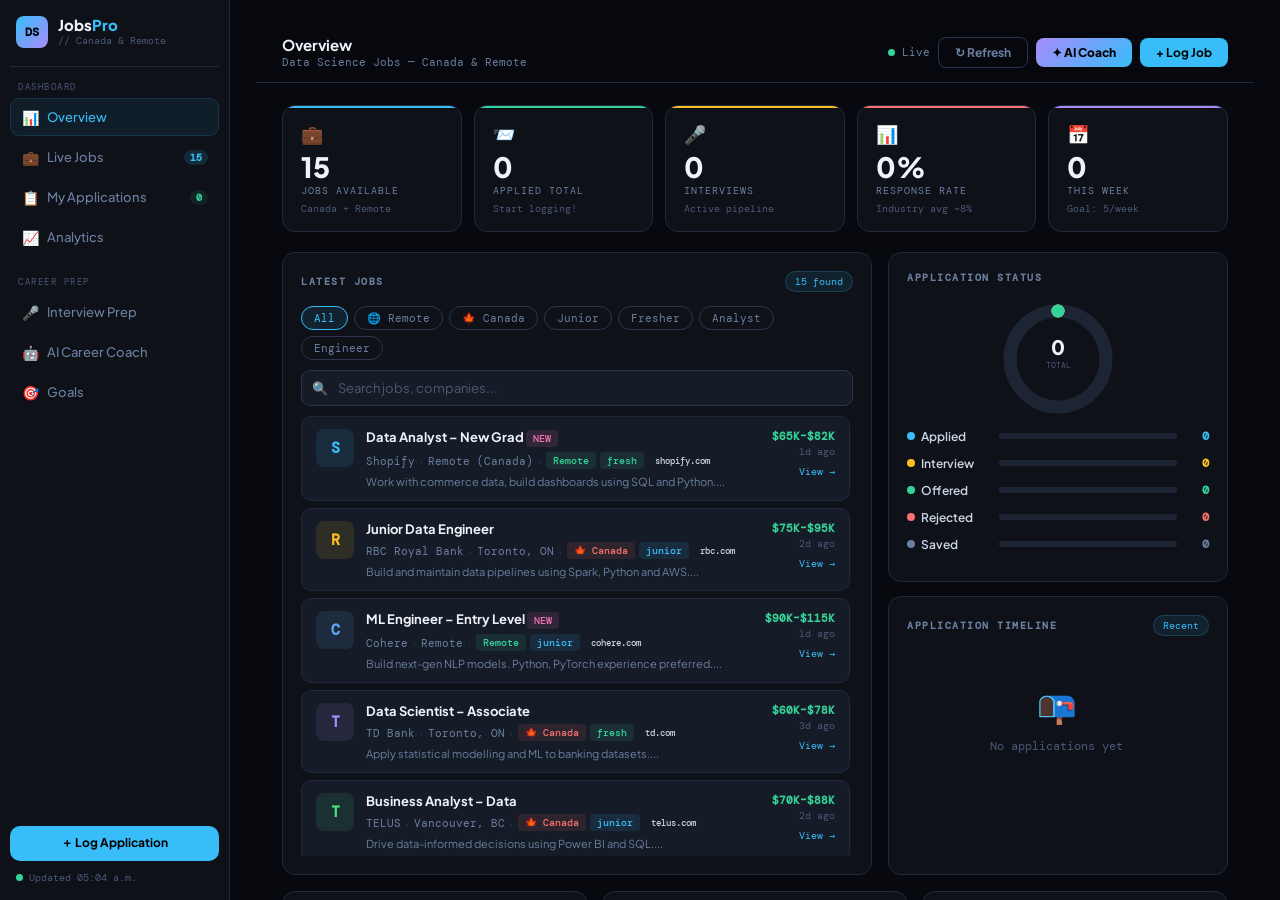
==== commit f0df86a2: "Add files via upload" ====
--- a/index.html
+++ b/index.html
@@ -3,559 +3,318 @@
 <head>
 <meta charset="UTF-8">
 <meta name="viewport" content="width=device-width, initial-scale=1.0">
-<title>DS Jobs Pro — AI-Powered Tracker</title>
-<link href="https://fonts.googleapis.com/css2?family=DM+Mono:wght@400;500&family=Cabinet+Grotesk:wght@400;500;700;800;900&display=swap" rel="stylesheet">
+<title>DS Jobs Pro — Canada & Remote Tracker</title>
+<link rel="icon" href="data:image/svg+xml,<svg xmlns='http://www.w3.org/2000/svg' viewBox='0 0 100 100'><text y='.9em' font-size='90'>📊</text></svg>">
+<link href="https://fonts.googleapis.com/css2?family=DM+Mono:wght@400;500&family=Plus+Jakarta+Sans:wght@400;500;600;700;800&display=swap" rel="stylesheet">
 <style>
-:root {
-  --bg: #06080f;
-  --s1: #0d1117;
-  --s2: #161b27;
-  --s3: #1c2333;
-  --border: #21283a;
-  --border2: #2d3748;
-  --text: #cdd5e0;
-  --muted: #4a5568;
-  --muted2: #6b7a94;
-  --cyan: #38bdf8;
-  --green: #34d399;
-  --amber: #fbbf24;
-  --red: #f87171;
-  --purple: #a78bfa;
-  --pink: #f472b6;
-  --white: #f0f4f8;
-}
-*{box-sizing:border-box;margin:0;padding:0}
-html{scroll-behavior:smooth}
-body{
-  background:var(--bg);
-  color:var(--text);
-  font-family:'Cabinet Grotesk',sans-serif;
-  min-height:100vh;
-  overflow-x:hidden;
-}
-
-/* Animated background grid */
-body::before{
-  content:'';
-  position:fixed;inset:0;
-  background-image:
-    linear-gradient(rgba(56,189,248,0.03) 1px, transparent 1px),
-    linear-gradient(90deg, rgba(56,189,248,0.03) 1px, transparent 1px);
-  background-size:48px 48px;
-  pointer-events:none;z-index:0;
-}
-body::after{
-  content:'';
-  position:fixed;inset:0;
-  background:
-    radial-gradient(ellipse 600px 400px at 10% 20%, rgba(56,189,248,0.05) 0%, transparent 70%),
-    radial-gradient(ellipse 500px 400px at 90% 80%, rgba(167,139,250,0.04) 0%, transparent 70%);
-  pointer-events:none;z-index:0;
-}
-
-.app{position:relative;z-index:1;display:flex;height:100vh;overflow:hidden;}
-
-/* ── SIDEBAR ─────────────────────────── */
-.sidebar{
-  width:220px;flex-shrink:0;
-  background:var(--s1);
-  border-right:1px solid var(--border);
-  display:flex;flex-direction:column;
-  padding:20px 0;
-  transition:width 0.3s;
-}
-
-.sidebar-logo{
-  padding:0 20px 24px;
-  border-bottom:1px solid var(--border);
-  margin-bottom:16px;
-}
-.sidebar-logo h1{
-  font-size:20px;font-weight:900;
-  letter-spacing:-0.5px;color:var(--white);
-  line-height:1;
-}
-.sidebar-logo h1 em{color:var(--cyan);font-style:normal;}
-.sidebar-logo p{
-  font-family:'DM Mono',monospace;
-  font-size:9px;color:var(--muted2);
-  margin-top:5px;letter-spacing:1.5px;text-transform:uppercase;
-}
-
-.nav-section{padding:0 12px;margin-bottom:8px;}
-.nav-label{
-  font-size:9px;color:var(--muted);
-  text-transform:uppercase;letter-spacing:1.5px;
-  font-family:'DM Mono',monospace;
-  padding:0 8px;margin-bottom:6px;
-}
-.nav-item{
-  display:flex;align-items:center;gap:10px;
-  padding:9px 10px;border-radius:8px;
-  cursor:pointer;transition:all 0.15s;
-  font-size:13px;font-weight:500;color:var(--muted2);
-  border:1px solid transparent;
-  margin-bottom:2px;
-}
+:root{
+  --bg:#07090f;--s1:#0e1117;--s2:#161c27;--s3:#1d2535;
+  --border:#1f2a3c;--border2:#2a3650;
+  --text:#c9d4e4;--muted:#4a5878;--muted2:#6b7fa0;--white:#eef2f9;
+  --cyan:#38bdf8;--cyan-d:rgba(56,189,248,0.1);
+  --green:#34d399;--green-d:rgba(52,211,153,0.1);
+  --amber:#fbbf24;--amber-d:rgba(251,191,36,0.1);
+  --red:#f87171;--red-d:rgba(248,113,113,0.1);
+  --purple:#a78bfa;--purple-d:rgba(167,139,250,0.1);
+  --pink:#f472b6;
+  --font:'Plus Jakarta Sans',sans-serif;
+  --mono:'DM Mono',monospace;
+  --sw:230px;
+}
+*{box-sizing:border-box;margin:0;padding:0;}
+body{background:var(--bg);color:var(--text);font-family:var(--font);height:100vh;overflow:hidden;}
+body::before{content:'';position:fixed;inset:0;background:radial-gradient(ellipse 700px 500px at 5% 10%,rgba(56,189,248,0.04),transparent 70%),radial-gradient(ellipse 600px 500px at 95% 90%,rgba(167,139,250,0.03),transparent 70%);pointer-events:none;z-index:0;}
+a{text-decoration:none;color:inherit;}
+button{cursor:pointer;font-family:var(--font);}
+input,select,textarea{font-family:var(--font);}
+option{background:var(--s1);}
+
+/* LAYOUT */
+.app{display:grid;grid-template-columns:var(--sw) 1fr;height:100vh;position:relative;z-index:1;}
+.main{overflow-y:auto;background:var(--bg);}
+.main::-webkit-scrollbar{width:4px;}
+.main::-webkit-scrollbar-thumb{background:var(--border2);border-radius:4px;}
+
+/* SIDEBAR */
+.sidebar{background:var(--s1);border-right:1px solid var(--border);display:flex;flex-direction:column;padding:16px 10px;height:100vh;overflow-y:auto;}
+.sidebar::-webkit-scrollbar{width:0;}
+.sidebar-logo{display:flex;align-items:center;gap:10px;padding:0 6px 18px;border-bottom:1px solid var(--border);margin-bottom:14px;}
+.logo-box{width:32px;height:32px;border-radius:8px;background:linear-gradient(135deg,var(--cyan),var(--purple));display:flex;align-items:center;justify-content:center;font-size:12px;font-weight:900;font-family:var(--mono);color:#000;flex-shrink:0;}
+.sidebar-logo h1{font-size:15px;font-weight:800;color:var(--white);line-height:1;}
+.sidebar-logo h1 span{color:var(--cyan);}
+.sidebar-logo p{font-size:10px;color:var(--muted);font-family:var(--mono);margin-top:2px;}
+.nav-grp{margin-bottom:18px;}
+.nav-lbl{font-size:9px;color:var(--muted);text-transform:uppercase;letter-spacing:1.5px;font-family:var(--mono);padding:0 8px;margin-bottom:5px;}
+.nav-item{display:flex;align-items:center;gap:8px;padding:9px 10px;border-radius:9px;cursor:pointer;transition:all 0.15s;font-size:13px;font-weight:500;color:var(--muted2);border:1px solid transparent;margin-bottom:2px;user-select:none;}
 .nav-item:hover{background:var(--s2);color:var(--text);}
-.nav-item.active{
-  background:rgba(56,189,248,0.08);
-  color:var(--cyan);
-  border-color:rgba(56,189,248,0.15);
-}
-.nav-item .icon{font-size:15px;width:20px;text-align:center;}
-.nav-badge{
-  margin-left:auto;
-  background:var(--cyan);color:#000;
-  font-size:10px;font-weight:700;
-  padding:1px 7px;border-radius:10px;
-  font-family:'DM Mono',monospace;
-}
-
-.sidebar-bottom{margin-top:auto;padding:16px 12px 0;border-top:1px solid var(--border);}
-
-/* ── MAIN ─────────────────────────────── */
-.main{flex:1;overflow-y:auto;display:flex;flex-direction:column;}
-
-.main::-webkit-scrollbar{width:5px;}
-.main::-webkit-scrollbar-track{background:transparent;}
-.main::-webkit-scrollbar-thumb{background:var(--border2);border-radius:4px;}
-
-/* ── TOPBAR ───────────────────────────── */
-.topbar{
-  position:sticky;top:0;z-index:50;
-  background:rgba(6,8,15,0.85);
-  backdrop-filter:blur(16px);
-  border-bottom:1px solid var(--border);
-  padding:14px 28px;
-  display:flex;align-items:center;gap:16px;
-}
-.topbar-title{font-size:16px;font-weight:700;color:var(--white);}
-.topbar-sub{font-size:12px;color:var(--muted2);font-family:'DM Mono',monospace;margin-top:1px;}
-.topbar-right{margin-left:auto;display:flex;gap:10px;align-items:center;}
-
-.btn{
-  padding:8px 18px;border-radius:8px;border:none;
-  cursor:pointer;font-family:'Cabinet Grotesk',sans-serif;
-  font-size:13px;font-weight:700;transition:all 0.18s;
-  white-space:nowrap;
-}
+.nav-item.active{background:rgba(56,189,248,0.08);color:var(--cyan);border-color:rgba(56,189,248,0.15);}
+.nav-icon{font-size:14px;width:18px;text-align:center;flex-shrink:0;}
+.nav-badge{margin-left:auto;background:rgba(56,189,248,0.15);color:var(--cyan);font-size:10px;font-weight:700;padding:1px 6px;border-radius:10px;font-family:var(--mono);}
+.btn-add{width:100%;padding:9px 14px;border-radius:10px;border:none;background:var(--cyan);color:#000;font-weight:700;font-size:12px;display:flex;align-items:center;justify-content:center;gap:5px;margin-bottom:10px;transition:all 0.18s;}
+.btn-add:hover{background:#7dd3fc;}
+.sb-status{display:flex;align-items:center;gap:6px;padding:0 6px;font-size:10px;color:var(--muted);font-family:var(--mono);}
+
+/* TOPBAR */
+.topbar{position:sticky;top:0;z-index:40;background:rgba(7,9,15,0.92);backdrop-filter:blur(20px);border-bottom:1px solid var(--border);padding:13px 26px;display:flex;align-items:center;gap:14px;}
+.topbar h2{font-size:15px;font-weight:700;color:var(--white);}
+.topbar p{font-size:11px;color:var(--muted2);font-family:var(--mono);margin-top:1px;}
+.tb-right{margin-left:auto;display:flex;gap:8px;align-items:center;}
+
+/* BUTTONS */
+.btn{padding:7px 16px;border-radius:8px;border:none;font-family:var(--font);font-size:12px;font-weight:700;transition:all 0.18s;cursor:pointer;display:inline-flex;align-items:center;gap:5px;}
 .btn-primary{background:var(--cyan);color:#000;}
-.btn-primary:hover{background:#7dd3fc;transform:translateY(-1px);}
-.btn-ai{
-  background:linear-gradient(135deg,#a78bfa,#38bdf8);
-  color:#000;font-weight:800;
-}
-.btn-ai:hover{opacity:0.9;transform:translateY(-1px);}
-.btn-ghost{
-  background:transparent;color:var(--muted2);
-  border:1px solid var(--border2);
-}
+.btn-primary:hover{background:#7dd3fc;}
+.btn-ghost{background:transparent;color:var(--muted2);border:1px solid var(--border2);}
 .btn-ghost:hover{border-color:var(--cyan);color:var(--cyan);}
-
-.pulse-dot{
-  width:8px;height:8px;border-radius:50%;
-  background:var(--green);
-  animation:pulse 2s infinite;
-  display:inline-block;
-}
-@keyframes pulse{0%,100%{opacity:1;transform:scale(1);}50%{opacity:0.5;transform:scale(0.8);}}
-
-/* ── CONTENT ──────────────────────────── */
-.content{padding:24px 28px;flex:1;}
-
-/* ── PAGE SECTIONS ────────────────────── */
-.page{display:none;}
+.btn-ai{background:linear-gradient(135deg,var(--purple),var(--cyan));color:#000;font-weight:800;}
+.btn-ai:hover{opacity:0.9;}
+
+/* PAGE */
+.page{display:none;padding:22px 26px;}
 .page.active{display:block;}
-
-/* ── STAT CARDS ───────────────────────── */
-.stats-grid{
-  display:grid;
-  grid-template-columns:repeat(5,1fr);
-  gap:14px;margin-bottom:24px;
-}
-@media(max-width:1100px){.stats-grid{grid-template-columns:repeat(3,1fr);}}
-
-.stat-card{
-  background:var(--s1);
-  border:1px solid var(--border);
-  border-radius:14px;padding:18px 20px;
-  position:relative;overflow:hidden;
-  transition:transform 0.2s,border-color 0.2s;
-  cursor:default;
-}
-.stat-card:hover{transform:translateY(-2px);border-color:var(--border2);}
-.stat-card::after{
-  content:'';position:absolute;
-  top:0;left:0;right:0;height:2px;
-}
-.stat-card.c-cyan::after{background:var(--cyan);}
-.stat-card.c-green::after{background:var(--green);}
-.stat-card.c-amber::after{background:var(--amber);}
-.stat-card.c-red::after{background:var(--red);}
-.stat-card.c-purple::after{background:var(--purple);}
-
-.stat-icon{font-size:22px;margin-bottom:10px;}
-.stat-val{font-size:32px;font-weight:900;line-height:1;color:var(--white);margin-bottom:4px;}
-.stat-label{font-size:11px;color:var(--muted2);font-family:'DM Mono',monospace;text-transform:uppercase;letter-spacing:1px;}
-.stat-delta{font-size:11px;margin-top:6px;font-family:'DM Mono',monospace;}
-.stat-delta.up{color:var(--green);}
-.stat-delta.neutral{color:var(--muted2);}
-
-/* ── GRID LAYOUTS ─────────────────────── */
-.two-col{display:grid;grid-template-columns:1fr 360px;gap:18px;margin-bottom:18px;}
-.three-col{display:grid;grid-template-columns:repeat(3,1fr);gap:18px;margin-bottom:18px;}
-@media(max-width:1000px){.two-col,.three-col{grid-template-columns:1fr;}}
-
-.card{
-  background:var(--s1);
-  border:1px solid var(--border);
-  border-radius:14px;padding:20px;
-}
-.card-head{
-  display:flex;align-items:center;justify-content:space-between;
-  margin-bottom:16px;
-}
-.card-title{
-  font-size:12px;font-weight:700;
-  text-transform:uppercase;letter-spacing:1.5px;
-  color:var(--muted2);
-  font-family:'DM Mono',monospace;
-}
-.card-badge{
-  font-size:10px;font-family:'DM Mono',monospace;
-  padding:3px 10px;border-radius:20px;
-  background:rgba(56,189,248,0.1);color:var(--cyan);
-  border:1px solid rgba(56,189,248,0.2);
-}
-
-/* ── JOBS LIST ────────────────────────── */
-.job-filters{display:flex;gap:8px;flex-wrap:wrap;margin-bottom:14px;}
-.ftag{
-  padding:5px 14px;border-radius:20px;
-  border:1px solid var(--border2);
-  background:transparent;color:var(--muted2);
-  font-size:12px;cursor:pointer;
-  font-family:'DM Mono',monospace;
-  transition:all 0.15s;
-}
-.ftag:hover,.ftag.on{
-  border-color:var(--cyan);color:var(--cyan);
-  background:rgba(56,189,248,0.07);
-}
-
-.search-wrap{position:relative;margin-bottom:12px;}
-.search-wrap input{
-  width:100%;background:var(--s2);
-  border:1px solid var(--border2);
-  border-radius:10px;color:var(--text);
-  font-family:'Cabinet Grotesk',sans-serif;font-size:14px;
-  padding:11px 16px 11px 40px;
-  outline:none;transition:border-color 0.18s;
-}
+.page-head{margin-bottom:20px;}
+
+/* STAT CARDS */
+.stats-row{display:grid;grid-template-columns:repeat(5,1fr);gap:12px;margin-bottom:20px;}
+.stat-card{background:var(--s1);border:1px solid var(--border);border-radius:13px;padding:16px 18px;position:relative;overflow:hidden;transition:transform 0.2s;}
+.stat-card:hover{transform:translateY(-2px);}
+.stat-card::before{content:'';position:absolute;top:0;left:0;right:0;height:2px;}
+.sc-cyan::before{background:var(--cyan);}
+.sc-green::before{background:var(--green);}
+.sc-amber::before{background:var(--amber);}
+.sc-red::before{background:var(--red);}
+.sc-purple::before{background:var(--purple);}
+.stat-icon{font-size:18px;margin-bottom:8px;}
+.stat-val{font-size:28px;font-weight:800;color:var(--white);line-height:1;margin-bottom:3px;}
+.stat-label{font-size:10px;color:var(--muted2);font-family:var(--mono);text-transform:uppercase;letter-spacing:1px;}
+.stat-sub{font-size:10px;margin-top:5px;font-family:var(--mono);color:var(--muted);}
+
+/* GRID LAYOUTS */
+.g2{display:grid;grid-template-columns:1fr 340px;gap:16px;}
+.g3{display:grid;grid-template-columns:repeat(3,1fr);gap:14px;}
+
+/* CARD */
+.card{background:var(--s1);border:1px solid var(--border);border-radius:13px;padding:18px;}
+.card-head{display:flex;align-items:center;justify-content:space-between;margin-bottom:14px;}
+.card-title{font-size:10px;font-weight:700;text-transform:uppercase;letter-spacing:1.5px;color:var(--muted2);font-family:var(--mono);}
+.card-badge{font-size:10px;font-family:var(--mono);padding:3px 9px;border-radius:20px;background:var(--cyan-d);color:var(--cyan);border:1px solid rgba(56,189,248,0.2);}
+
+/* CHIPS */
+.chip{font-size:10px;padding:2px 7px;border-radius:4px;font-family:var(--mono);font-weight:500;display:inline-block;}
+.ch-remote{background:var(--green-d);color:var(--green);}
+.ch-canada{background:var(--red-d);color:var(--red);}
+.ch-junior{background:var(--cyan-d);color:var(--cyan);}
+.ch-fresh{background:var(--green-d);color:var(--green);}
+.ch-mid{background:var(--amber-d);color:var(--amber);}
+.ch-senior{background:var(--purple-d);color:var(--purple);}
+.ch-new{background:rgba(244,114,182,0.12);color:var(--pink);}
+.ch-real{background:var(--green-d);color:var(--green);}
+.ch-skill{background:var(--s3);color:var(--muted2);}
+
+/* JOB LIST */
+.filter-row{display:flex;gap:6px;flex-wrap:wrap;margin-bottom:10px;}
+.ftag{padding:4px 12px;border-radius:20px;border:1px solid var(--border2);background:transparent;color:var(--muted2);font-size:11px;font-family:var(--mono);cursor:pointer;transition:all 0.15s;}
+.ftag:hover,.ftag.on{border-color:var(--cyan);color:var(--cyan);background:var(--cyan-d);}
+.search-wrap{position:relative;margin-bottom:10px;}
+.search-wrap input{width:100%;background:var(--s2);border:1px solid var(--border2);border-radius:9px;color:var(--text);font-size:13px;padding:9px 13px 9px 36px;outline:none;transition:border-color 0.18s;}
 .search-wrap input:focus{border-color:var(--cyan);}
 .search-wrap input::placeholder{color:var(--muted);}
-.search-icon{
-  position:absolute;left:14px;top:50%;transform:translateY(-50%);
-  color:var(--muted);font-size:15px;pointer-events:none;
-}
-
-.job-list{display:flex;flex-direction:column;gap:8px;max-height:460px;overflow-y:auto;padding-right:4px;}
+.search-icon{position:absolute;left:11px;top:50%;transform:translateY(-50%);color:var(--muted);font-size:13px;}
+.job-list{display:flex;flex-direction:column;gap:7px;max-height:440px;overflow-y:auto;padding-right:3px;}
 .job-list::-webkit-scrollbar{width:3px;}
 .job-list::-webkit-scrollbar-thumb{background:var(--border2);}
 
-.job-card{
-  display:flex;gap:14px;align-items:center;
-  padding:14px 16px;
-  background:var(--s2);
-  border:1px solid var(--border);
-  border-radius:11px;
-  cursor:pointer;transition:all 0.18s;
-  position:relative;
-}
-.job-card:hover{border-color:var(--cyan);background:rgba(56,189,248,0.03);}
-.job-card.applied-mark{border-left:3px solid var(--green);}
-
-.j-logo{
-  width:42px;height:42px;border-radius:10px;
-  display:flex;align-items:center;justify-content:center;
-  font-size:17px;font-weight:900;flex-shrink:0;
-  font-family:'DM Mono',monospace;
-}
-.j-body{flex:1;min-width:0;}
-.j-title{font-size:14px;font-weight:700;color:var(--white);margin-bottom:4px;
-  white-space:nowrap;overflow:hidden;text-overflow:ellipsis;}
-.j-meta{display:flex;gap:6px;align-items:center;flex-wrap:wrap;}
-.j-company{font-size:12px;color:var(--muted2);font-family:'DM Mono',monospace;}
-.j-sep{color:var(--border2);}
-.chip{
-  font-size:10px;padding:2px 8px;border-radius:4px;
-  font-family:'DM Mono',monospace;font-weight:500;
-}
-.chip-remote{background:rgba(52,211,153,0.12);color:var(--green);}
-.chip-canada{background:rgba(248,113,113,0.12);color:var(--red);}
-.chip-hybrid{background:rgba(167,139,250,0.12);color:var(--purple);}
-.chip-junior{background:rgba(56,189,248,0.1);color:var(--cyan);}
-.chip-fresh{background:rgba(52,211,153,0.1);color:var(--green);}
-.chip-mid{background:rgba(251,191,36,0.1);color:var(--amber);}
-.chip-new{background:rgba(244,114,182,0.12);color:var(--pink);}
-
-.j-right{text-align:right;flex-shrink:0;}
-.j-salary{font-size:12px;font-weight:700;color:var(--green);font-family:'DM Mono',monospace;}
-.j-age{font-size:10px;color:var(--muted);font-family:'DM Mono',monospace;margin-top:3px;}
-.j-applied-tag{
-  font-size:9px;font-family:'DM Mono',monospace;
-  background:rgba(52,211,153,0.12);color:var(--green);
-  padding:2px 7px;border-radius:4px;margin-top:4px;
-}
-
-/* ── STATUS TRACKER ───────────────────── */
-.status-rows{display:flex;flex-direction:column;gap:14px;}
-.status-row{display:flex;align-items:center;gap:12px;}
-.s-label{display:flex;align-items:center;gap:8px;font-size:13px;font-weight:600;width:90px;flex-shrink:0;}
-.s-dot{width:9px;height:9px;border-radius:50%;flex-shrink:0;}
-.s-bar-wrap{flex:1;background:var(--s3);border-radius:6px;height:7px;overflow:hidden;}
-.s-bar{height:100%;border-radius:6px;transition:width 1.2s cubic-bezier(0.34,1.56,0.64,1);}
-.s-count{font-family:'DM Mono',monospace;font-size:13px;font-weight:700;min-width:28px;text-align:right;}
-
-/* Radial ring */
-.ring-wrap{display:flex;justify-content:center;margin:10px 0 18px;}
-.ring-svg{width:130px;height:130px;}
-
-/* ── TIMELINE ─────────────────────────── */
-.timeline{display:flex;flex-direction:column;max-height:340px;overflow-y:auto;padding-right:4px;}
-.timeline::-webkit-scrollbar{width:3px;}
-.timeline::-webkit-scrollbar-thumb{background:var(--border2);}
-
-.tl-entry{display:flex;gap:12px;padding-bottom:18px;position:relative;}
+.job-card{display:flex;gap:12px;align-items:flex-start;padding:12px 14px;background:var(--s2);border:1px solid var(--border);border-radius:10px;cursor:pointer;transition:all 0.18s;}
+.job-card:hover{border-color:var(--cyan);background:rgba(56,189,248,0.02);}
+.job-card.applied{border-left:3px solid var(--green);}
+.jlogo{width:38px;height:38px;border-radius:8px;flex-shrink:0;display:flex;align-items:center;justify-content:center;font-size:15px;font-weight:900;font-family:var(--mono);}
+.jbody{flex:1;min-width:0;}
+.jtitle{font-size:13px;font-weight:700;color:var(--white);margin-bottom:3px;white-space:nowrap;overflow:hidden;text-overflow:ellipsis;}
+.jmeta{display:flex;gap:4px;align-items:center;flex-wrap:wrap;margin-bottom:4px;}
+.jco{font-size:11px;color:var(--muted2);font-family:var(--mono);}
+.jsep{color:var(--border2);}
+.jright{text-align:right;flex-shrink:0;}
+.jsal{font-size:11px;font-weight:700;color:var(--green);font-family:var(--mono);}
+.jage{font-size:10px;color:var(--muted);font-family:var(--mono);margin-top:2px;}
+.japp{font-size:9px;font-family:var(--mono);background:var(--green-d);color:var(--green);padding:2px 6px;border-radius:3px;margin-top:3px;}
+
+/* STATUS TRACKER */
+.s-row{display:flex;align-items:center;gap:10px;margin-bottom:11px;}
+.s-lbl{display:flex;align-items:center;gap:6px;font-size:12px;font-weight:600;width:82px;flex-shrink:0;}
+.s-dot{width:8px;height:8px;border-radius:50%;flex-shrink:0;}
+.s-track{flex:1;background:var(--s3);border-radius:6px;height:6px;overflow:hidden;}
+.s-bar{height:100%;border-radius:6px;transition:width 1.2s cubic-bezier(.34,1.56,.64,1);}
+.s-cnt{font-family:var(--mono);font-size:12px;font-weight:700;min-width:22px;text-align:right;}
+
+/* RING */
+.ring-wrap{display:flex;justify-content:center;padding:6px 0 14px;}
+
+/* TIMELINE */
+.tl-wrap{overflow-y:auto;max-height:260px;padding-right:3px;}
+.tl-wrap::-webkit-scrollbar{width:3px;}
+.tl-wrap::-webkit-scrollbar-thumb{background:var(--border2);}
+.tl-entry{display:flex;gap:10px;padding-bottom:14px;}
 .tl-entry:last-child{padding-bottom:0;}
 .tl-spine{display:flex;flex-direction:column;align-items:center;flex-shrink:0;}
-.tl-node{width:10px;height:10px;border-radius:50%;margin-top:4px;flex-shrink:0;border:2px solid var(--bg);}
-.tl-line2{flex:1;width:1px;background:var(--border);margin-top:4px;min-height:18px;}
-.tl-entry:last-child .tl-line2{display:none;}
-.tl-content{flex:1;}
-.tl-when{font-size:10px;color:var(--muted);font-family:'DM Mono',monospace;margin-bottom:3px;}
-.tl-job{font-size:13px;font-weight:700;color:var(--white);margin-bottom:2px;}
-.tl-where{font-size:11px;color:var(--muted2);font-family:'DM Mono',monospace;}
-.tl-status-tag{
-  display:inline-block;margin-top:5px;
-  font-size:9px;font-family:'DM Mono',monospace;
-  padding:2px 8px;border-radius:4px;font-weight:700;
-  text-transform:uppercase;letter-spacing:0.5px;
-}
-
-/* ── BAR CHARTS ───────────────────────── */
-.bar-chart{display:flex;align-items:flex-end;gap:10px;height:110px;padding-top:8px;}
-.bc-col{display:flex;flex-direction:column;align-items:center;gap:5px;flex:1;}
-.bc-bar{width:100%;border-radius:6px 6px 0 0;min-height:4px;transition:height 1s ease;}
-.bc-val{font-size:11px;font-weight:700;font-family:'DM Mono',monospace;}
-.bc-lbl{font-size:10px;color:var(--muted);font-family:'DM Mono',monospace;text-align:center;}
-
-/* ── AI CHAT ──────────────────────────── */
-.ai-panel{
-  background:var(--s1);border:1px solid var(--border);
-  border-radius:14px;overflow:hidden;display:flex;flex-direction:column;
-  height:500px;
-}
-.ai-header{
-  padding:16px 20px;border-bottom:1px solid var(--border);
-  display:flex;align-items:center;gap:10px;
-  background:linear-gradient(135deg,rgba(167,139,250,0.05),rgba(56,189,248,0.05));
-}
-.ai-avatar{
-  width:36px;height:36px;border-radius:10px;
-  background:linear-gradient(135deg,var(--purple),var(--cyan));
-  display:flex;align-items:center;justify-content:center;
-  font-size:16px;
-}
-.ai-name{font-size:14px;font-weight:800;color:var(--white);}
-.ai-sub{font-size:11px;color:var(--muted2);font-family:'DM Mono',monospace;}
-
-.ai-messages{flex:1;overflow-y:auto;padding:16px;display:flex;flex-direction:column;gap:12px;}
+.tl-node{width:9px;height:9px;border-radius:50%;margin-top:3px;border:2px solid var(--bg);}
+.tl-line{flex:1;width:1px;background:var(--border);margin-top:3px;min-height:14px;}
+.tl-entry:last-child .tl-line{display:none;}
+.tl-body{flex:1;}
+.tl-when{font-size:10px;color:var(--muted);font-family:var(--mono);margin-bottom:2px;}
+.tl-tit{font-size:13px;font-weight:700;color:var(--white);}
+.tl-sub{font-size:11px;color:var(--muted2);font-family:var(--mono);margin-top:1px;}
+.tl-stag{display:inline-block;margin-top:4px;font-size:9px;font-family:var(--mono);padding:2px 7px;border-radius:3px;font-weight:700;text-transform:uppercase;}
+
+/* BAR CHART */
+.bc-wrap{display:flex;align-items:flex-end;gap:8px;height:90px;padding-top:6px;}
+.bc-col{display:flex;flex-direction:column;align-items:center;gap:4px;flex:1;}
+.bc-bar{width:100%;border-radius:4px 4px 0 0;min-height:4px;transition:height 1s ease;}
+.bc-val{font-size:11px;font-weight:700;font-family:var(--mono);}
+.bc-lbl{font-size:9px;color:var(--muted);font-family:var(--mono);text-align:center;}
+
+/* HEATMAP */
+.hm-grid{display:grid;grid-template-columns:repeat(26,1fr);gap:3px;margin-top:10px;}
+.hm-cell{aspect-ratio:1;border-radius:2px;background:var(--s3);}
+.hm-cell.l1{background:rgba(56,189,248,0.18);}
+.hm-cell.l2{background:rgba(56,189,248,0.42);}
+.hm-cell.l3{background:rgba(56,189,248,0.68);}
+.hm-cell.l4{background:var(--cyan);}
+.hm-foot{display:flex;justify-content:space-between;margin-top:6px;font-size:10px;color:var(--muted);font-family:var(--mono);}
+
+/* GOAL */
+.goal-item{background:var(--s2);border:1px solid var(--border);border-radius:10px;padding:12px 14px;margin-bottom:8px;}
+.goal-head{display:flex;justify-content:space-between;margin-bottom:7px;}
+.goal-name{font-size:13px;font-weight:600;color:var(--white);}
+.goal-pct{font-size:12px;font-family:var(--mono);}
+.goal-track{background:var(--s3);border-radius:4px;height:5px;}
+.goal-fill{height:100%;border-radius:4px;transition:width 1.2s ease;}
+
+/* INTERVIEW */
+.round-tabs{display:flex;gap:5px;flex-wrap:wrap;margin-bottom:14px;}
+.rtab{padding:6px 14px;border-radius:8px;border:1px solid var(--border2);background:transparent;color:var(--muted2);font-size:12px;font-weight:600;cursor:pointer;transition:all 0.18s;}
+.rtab:hover{background:var(--s2);}
+.rtab.active{color:#000;font-weight:700;border-color:transparent;}
+.rtab.rt-tech.active{background:var(--cyan);}
+.rtab.rt-hr.active{background:var(--green);}
+.rtab.rt-behav.active{background:var(--amber);}
+.rtab.rt-mock.active{background:var(--purple);}
+.rtab.rt-gen.active{background:var(--pink);}
+
+.q-card{background:var(--s2);border:1px solid var(--border);border-radius:11px;margin-bottom:8px;overflow:hidden;}
+.q-head{display:flex;align-items:center;gap:10px;padding:13px 15px;cursor:pointer;transition:background 0.15s;user-select:none;}
+.q-head:hover{background:var(--s3);}
+.q-icon{font-size:17px;flex-shrink:0;}
+.q-text{font-size:13px;font-weight:600;color:var(--white);flex:1;}
+.q-diff{font-size:9px;font-family:var(--mono);padding:2px 7px;border-radius:4px;font-weight:700;flex-shrink:0;}
+.diff-easy{background:var(--green-d);color:var(--green);}
+.diff-med{background:var(--amber-d);color:var(--amber);}
+.diff-hard{background:var(--red-d);color:var(--red);}
+.q-arrow{color:var(--muted);transition:transform 0.2s;font-size:11px;flex-shrink:0;}
+.q-arrow.open{transform:rotate(180deg);}
+.q-body{max-height:0;overflow:hidden;transition:max-height 0.35s ease;border-top:0 solid var(--border);}
+.q-body.open{max-height:600px;border-top-width:1px;}
+.q-inner{padding:13px 15px;font-size:13px;line-height:1.7;color:var(--text);}
+.q-inner strong{color:var(--cyan);}
+.q-inner ul{margin:6px 0 0 16px;}
+.q-inner li{margin-bottom:3px;}
+.q-tip{background:var(--s3);border-left:3px solid var(--cyan);padding:10px 12px;border-radius:0 6px 6px 0;margin-top:10px;font-size:12px;color:var(--muted2);}
+
+/* AI CHAT */
+.ai-layout{display:flex;height:calc(100vh - 62px);}
+.ai-messages{flex:1;overflow-y:auto;padding:16px;display:flex;flex-direction:column;gap:10px;}
 .ai-messages::-webkit-scrollbar{width:3px;}
 .ai-messages::-webkit-scrollbar-thumb{background:var(--border2);}
-
-.msg{max-width:88%;padding:12px 15px;border-radius:12px;font-size:13px;line-height:1.6;}
-.msg.user{
-  align-self:flex-end;
-  background:rgba(56,189,248,0.12);
-  border:1px solid rgba(56,189,248,0.2);
-  color:var(--cyan);border-radius:12px 12px 4px 12px;
-}
-.msg.ai{
-  align-self:flex-start;
-  background:var(--s2);border:1px solid var(--border);
-  color:var(--text);border-radius:12px 12px 12px 4px;
-}
+.msg{max-width:85%;padding:11px 14px;border-radius:12px;font-size:13px;line-height:1.65;}
+.msg.user{align-self:flex-end;background:rgba(56,189,248,0.12);border:1px solid rgba(56,189,248,0.22);color:var(--cyan);border-radius:12px 12px 4px 12px;}
+.msg.ai{align-self:flex-start;background:var(--s2);border:1px solid var(--border);color:var(--text);border-radius:12px 12px 12px 4px;}
 .msg.ai strong{color:var(--cyan);}
 .msg.ai em{color:var(--amber);font-style:normal;}
-.msg.ai .tag{
-  display:inline-block;background:rgba(52,211,153,0.1);
-  color:var(--green);border-radius:4px;
-  padding:0 6px;font-family:'DM Mono',monospace;font-size:11px;
-}
-.msg-typing{display:flex;gap:4px;align-items:center;padding:14px 18px;}
-.typing-dot{width:6px;height:6px;background:var(--muted2);border-radius:50%;animation:blink 1.2s infinite;}
-.typing-dot:nth-child(2){animation-delay:0.2s;}
-.typing-dot:nth-child(3){animation-delay:0.4s;}
-@keyframes blink{0%,80%,100%{opacity:0.2;}40%{opacity:1;}}
-
-.ai-input-wrap{
-  border-top:1px solid var(--border);padding:12px 16px;
-  display:flex;gap:10px;background:var(--s1);
-}
-.ai-input{
-  flex:1;background:var(--s2);border:1px solid var(--border2);
-  border-radius:10px;color:var(--text);
-  font-family:'Cabinet Grotesk',sans-serif;font-size:13px;
-  padding:10px 14px;outline:none;resize:none;
-  transition:border-color 0.18s;
-  max-height:80px;overflow-y:auto;
-}
+.msg.ai code{background:var(--s3);color:var(--green);padding:1px 5px;border-radius:3px;font-family:var(--mono);font-size:11px;}
+.typing{display:flex;gap:5px;align-items:center;}
+.tdot{width:6px;height:6px;background:var(--muted2);border-radius:50%;animation:blink 1.2s infinite;}
+.tdot:nth-child(2){animation-delay:.2s;}
+.tdot:nth-child(3){animation-delay:.4s;}
+@keyframes blink{0%,80%,100%{opacity:.2;}40%{opacity:1;}}
+.ai-bottom{border-top:1px solid var(--border);background:var(--s1);}
+.qp-row{display:flex;gap:6px;flex-wrap:wrap;padding:8px 14px 4px;}
+.qp-btn{padding:5px 11px;border-radius:20px;border:1px solid var(--border2);background:transparent;color:var(--muted2);font-size:10px;font-family:var(--mono);cursor:pointer;transition:all 0.15s;}
+.qp-btn:hover{border-color:var(--purple);color:var(--purple);}
+.ai-input-row{display:flex;gap:8px;padding:8px 14px 12px;}
+.ai-input{flex:1;background:var(--s2);border:1px solid var(--border2);border-radius:9px;color:var(--text);font-family:var(--font);font-size:13px;padding:9px 13px;outline:none;resize:none;transition:border-color 0.18s;max-height:80px;overflow-y:auto;}
 .ai-input:focus{border-color:var(--cyan);}
 .ai-input::placeholder{color:var(--muted);}
-.ai-send{
-  width:40px;height:40px;border-radius:10px;border:none;
-  background:var(--cyan);color:#000;font-size:16px;
-  cursor:pointer;flex-shrink:0;transition:all 0.18s;
-  display:flex;align-items:center;justify-content:center;
-}
-.ai-send:hover{background:#7dd3fc;}
-.ai-send:disabled{opacity:0.4;cursor:not-allowed;}
-
-.quick-prompts{display:flex;gap:8px;flex-wrap:wrap;padding:0 16px 10px;}
-.qp{
-  padding:5px 12px;border-radius:20px;
-  border:1px solid var(--border2);background:transparent;
-  color:var(--muted2);font-size:11px;cursor:pointer;
-  font-family:'DM Mono',monospace;transition:all 0.15s;
-}
-.qp:hover{border-color:var(--purple);color:var(--purple);}
-
-/* ── JOB DETAIL MODAL ─────────────────── */
-.modal-overlay{
-  display:none;position:fixed;inset:0;
-  background:rgba(6,8,15,0.88);
-  backdrop-filter:blur(8px);
-  z-index:200;align-items:center;justify-content:center;
-}
+.ai-send{width:38px;height:38px;border-radius:9px;border:none;background:var(--cyan);color:#000;font-size:15px;display:flex;align-items:center;justify-content:center;flex-shrink:0;transition:all 0.18s;}
+.ai-send:hover:not(:disabled){background:#7dd3fc;}
+.ai-send:disabled{opacity:.4;cursor:not-allowed;}
+
+/* AI SIDEBAR */
+.ai-side{width:280px;border-left:1px solid var(--border);background:var(--s1);overflow-y:auto;padding:16px;}
+.ai-side::-webkit-scrollbar{width:3px;}
+.ai-side::-webkit-scrollbar-thumb{background:var(--border2);}
+.ai-side h3{font-size:10px;font-weight:700;text-transform:uppercase;letter-spacing:1.5px;color:var(--muted2);font-family:var(--mono);margin-bottom:10px;}
+.action-btn{width:100%;padding:9px 12px;border-radius:9px;border:1px solid var(--border2);background:transparent;color:var(--text);font-size:12px;text-align:left;margin-bottom:6px;cursor:pointer;transition:all 0.15s;display:flex;align-items:center;gap:8px;}
+.action-btn:hover{border-color:var(--cyan);color:var(--cyan);background:var(--cyan-d);}
+.jboard-link{display:flex;align-items:center;justify-content:space-between;padding:9px 12px;background:var(--s2);border:1px solid var(--border);border-radius:8px;margin-bottom:6px;transition:all 0.18s;color:var(--text);font-size:12px;}
+.jboard-link:hover{border-color:var(--cyan);color:var(--white);}
+
+/* TRACKER */
+.tr-row{display:flex;gap:12px;align-items:center;padding:11px 14px;background:var(--s2);border:1px solid var(--border);border-radius:10px;margin-bottom:7px;transition:all 0.18s;}
+.tr-row:hover{border-color:var(--border2);}
+.tr-logo{width:34px;height:34px;border-radius:8px;flex-shrink:0;display:flex;align-items:center;justify-content:center;font-weight:900;font-family:var(--mono);font-size:13px;}
+.tr-body{flex:1;min-width:0;}
+.tr-tit{font-size:13px;font-weight:700;color:var(--white);}
+.tr-sub{font-size:11px;color:var(--muted2);font-family:var(--mono);}
+.tr-notes{font-size:11px;color:var(--muted);margin-top:2px;white-space:nowrap;overflow:hidden;text-overflow:ellipsis;max-width:220px;}
+.tr-right{display:flex;flex-direction:column;align-items:flex-end;gap:5px;flex-shrink:0;}
+.status-sel{background:var(--s3);border:1px solid var(--border2);border-radius:6px;color:var(--text);font-size:11px;padding:3px 6px;font-family:var(--mono);cursor:pointer;outline:none;}
+.tr-date{font-size:10px;color:var(--muted);font-family:var(--mono);}
+.tr-del{background:transparent;border:none;color:var(--muted);font-size:13px;cursor:pointer;padding:2px;transition:color 0.15s;}
+.tr-del:hover{color:var(--red);}
+.tr-edit{background:transparent;border:none;color:var(--muted);font-size:13px;cursor:pointer;padding:2px;transition:color 0.15s;}
+.tr-edit:hover{color:var(--cyan);}
+
+/* MODAL */
+.modal-overlay{display:none;position:fixed;inset:0;background:rgba(7,9,15,.88);backdrop-filter:blur(8px);z-index:200;align-items:center;justify-content:center;padding:20px;}
 .modal-overlay.open{display:flex;}
-.modal{
-  background:var(--s1);border:1px solid var(--border2);
-  border-radius:18px;width:520px;max-width:95vw;
-  max-height:90vh;overflow-y:auto;
-  box-shadow:0 32px 80px rgba(0,0,0,0.7);
-}
+.modal{background:var(--s1);border:1px solid var(--border2);border-radius:16px;width:500px;max-width:100%;max-height:90vh;overflow-y:auto;box-shadow:0 32px 80px rgba(0,0,0,.7);}
 .modal::-webkit-scrollbar{width:3px;}
 .modal::-webkit-scrollbar-thumb{background:var(--border2);}
-
-.modal-head{
-  padding:24px 24px 16px;
-  border-bottom:1px solid var(--border);
-  position:sticky;top:0;background:var(--s1);z-index:1;
-}
-.modal-head h2{font-size:18px;font-weight:900;color:var(--white);margin-bottom:4px;}
-.modal-head p{font-size:12px;color:var(--muted2);font-family:'DM Mono',monospace;}
-.modal-close{
-  position:absolute;top:20px;right:20px;
-  width:32px;height:32px;border-radius:8px;border:1px solid var(--border2);
-  background:transparent;color:var(--muted2);font-size:16px;
-  cursor:pointer;display:flex;align-items:center;justify-content:center;
-  transition:all 0.15s;
-}
+.modal-head{padding:20px 22px 14px;border-bottom:1px solid var(--border);display:flex;align-items:flex-start;justify-content:space-between;position:sticky;top:0;background:var(--s1);z-index:1;}
+.modal-head h2{font-size:16px;font-weight:800;color:var(--white);}
+.modal-head p{font-size:11px;color:var(--muted2);font-family:var(--mono);margin-top:3px;}
+.modal-close{width:28px;height:28px;border-radius:7px;border:1px solid var(--border2);background:transparent;color:var(--muted2);font-size:13px;display:flex;align-items:center;justify-content:center;transition:all 0.15s;flex-shrink:0;}
 .modal-close:hover{border-color:var(--red);color:var(--red);}
-
-.modal-body{padding:20px 24px;}
-.form-group{margin-bottom:16px;}
-.form-label{
-  display:block;font-size:10px;color:var(--muted2);
-  text-transform:uppercase;letter-spacing:1.5px;
-  font-family:'DM Mono',monospace;margin-bottom:7px;
-}
-.form-input,.form-select,.form-textarea{
-  width:100%;background:var(--s2);border:1px solid var(--border2);
-  border-radius:9px;color:var(--text);
-  font-family:'Cabinet Grotesk',sans-serif;font-size:14px;
-  padding:11px 14px;outline:none;transition:border-color 0.18s;
-}
+.modal-body{padding:16px 22px;}
+.modal-foot{padding:12px 22px 20px;display:flex;gap:8px;}
+.form-group{margin-bottom:13px;}
+.form-label{display:block;font-size:10px;color:var(--muted2);text-transform:uppercase;letter-spacing:1.5px;font-family:var(--mono);margin-bottom:6px;}
+.form-input,.form-select,.form-textarea{width:100%;background:var(--s2);border:1px solid var(--border2);border-radius:8px;color:var(--text);font-family:var(--font);font-size:13px;padding:9px 12px;outline:none;transition:border-color 0.18s;}
 .form-input:focus,.form-select:focus,.form-textarea:focus{border-color:var(--cyan);}
-.form-textarea{resize:vertical;min-height:80px;}
-.form-row{display:grid;grid-template-columns:1fr 1fr;gap:12px;}
-option{background:var(--s1);}
-
-.chip-group{display:flex;gap:8px;flex-wrap:wrap;}
-.chip-toggle{
-  padding:6px 15px;border-radius:20px;
-  border:1px solid var(--border2);background:transparent;
-  color:var(--muted2);font-size:12px;cursor:pointer;
-  font-family:'DM Mono',monospace;transition:all 0.15s;
-}
-.chip-toggle.sel{border-color:var(--cyan);color:var(--cyan);background:rgba(56,189,248,0.08);}
-
-.modal-foot{
-  padding:16px 24px 24px;
-  display:flex;gap:10px;
-}
-
-/* ── ANALYTICS PAGE ───────────────────── */
-.heatmap{display:grid;grid-template-columns:repeat(26,1fr);gap:3px;margin-top:12px;}
-.hm-cell{
-  aspect-ratio:1;border-radius:2px;
-  background:var(--s3);transition:background 0.3s;
-  cursor:default;
-}
-.hm-cell.l1{background:rgba(56,189,248,0.2);}
-.hm-cell.l2{background:rgba(56,189,248,0.45);}
-.hm-cell.l3{background:rgba(56,189,248,0.7);}
-.hm-cell.l4{background:var(--cyan);}
-.hm-labels{display:flex;justify-content:space-between;margin-top:6px;}
-.hm-lbl{font-size:9px;color:var(--muted);font-family:'DM Mono',monospace;}
-
-/* ── GOALS ────────────────────────────── */
-.goal-list{display:flex;flex-direction:column;gap:12px;}
-.goal-item{
-  background:var(--s2);border:1px solid var(--border);
-  border-radius:10px;padding:14px 16px;
-}
-.goal-head{display:flex;justify-content:space-between;align-items:center;margin-bottom:8px;}
-.goal-name{font-size:13px;font-weight:700;color:var(--white);}
-.goal-pct{font-size:12px;font-family:'DM Mono',monospace;}
-.goal-bar-wrap{background:var(--s3);border-radius:4px;height:5px;}
-.goal-bar{height:100%;border-radius:4px;transition:width 1.2s ease;}
-
-/* ── EMPTY ────────────────────────────── */
-.empty{
-  text-align:center;padding:40px 20px;
-  color:var(--muted);font-family:'DM Mono',monospace;font-size:12px;
-}
-.empty-icon{font-size:32px;margin-bottom:10px;}
-
-/* ── ANIMATIONS ───────────────────────── */
-@keyframes fadeUp{from{opacity:0;transform:translateY(16px);}to{opacity:1;transform:translateY(0);}}
-.fade-in{animation:fadeUp 0.4s ease both;}
-.fade-in-2{animation:fadeUp 0.4s 0.1s ease both;}
-.fade-in-3{animation:fadeUp 0.4s 0.2s ease both;}
-
-/* ── TABS ─────────────────────────────── */
-.tab-bar{display:flex;gap:4px;background:var(--s2);border-radius:10px;padding:4px;margin-bottom:20px;}
-.tab{
-  flex:1;padding:8px 12px;border-radius:7px;border:none;
-  background:transparent;color:var(--muted2);
-  font-family:'Cabinet Grotesk',sans-serif;font-size:13px;font-weight:600;
-  cursor:pointer;transition:all 0.18s;text-align:center;
-}
-.tab.active{background:var(--s1);color:var(--white);box-shadow:0 1px 4px rgba(0,0,0,0.3);}
-
-/* Toast */
-.toast{
-  position:fixed;bottom:24px;right:24px;z-index:999;
-  background:var(--s2);border:1px solid var(--green);
-  color:var(--green);font-family:'DM Mono',monospace;font-size:13px;
-  padding:12px 20px;border-radius:10px;
-  transform:translateY(60px);opacity:0;
-  transition:all 0.3s;pointer-events:none;
-}
+.form-input::placeholder,.form-textarea::placeholder{color:var(--muted);}
+.form-textarea{resize:vertical;min-height:68px;}
+.form-row{display:grid;grid-template-columns:1fr 1fr;gap:11px;}
+.chip-grp{display:flex;gap:6px;flex-wrap:wrap;}
+.chip-tog{padding:5px 13px;border-radius:20px;border:1px solid var(--border2);background:transparent;color:var(--muted2);font-size:11px;font-family:var(--mono);cursor:pointer;transition:all 0.15s;}
+.chip-tog.sel{border-color:var(--cyan);color:var(--cyan);background:var(--cyan-d);}
+
+/* TOAST */
+.toast{position:fixed;bottom:22px;right:22px;z-index:9999;background:var(--s2);border:1px solid var(--green);color:var(--green);font-family:var(--mono);font-size:12px;padding:9px 16px;border-radius:9px;transform:translateY(60px);opacity:0;transition:all .3s;pointer-events:none;}
 .toast.show{transform:translateY(0);opacity:1;}
+.toast.err{border-color:var(--red);color:var(--red);}
+.toast.inf{border-color:var(--cyan);color:var(--cyan);}
+
+/* UTILS */
+.pulse{width:7px;height:7px;border-radius:50%;background:var(--green);display:inline-block;animation:pa 2s infinite;}
+@keyframes pa{0%,100%{opacity:1;}50%{opacity:.3;}}
+.empty{text-align:center;padding:36px 20px;color:var(--muted);font-family:var(--mono);font-size:12px;}
+.empty .ei{font-size:32px;margin-bottom:10px;}
+.spinner-wrap{display:flex;align-items:center;justify-content:center;padding:36px;gap:10px;color:var(--muted2);font-family:var(--mono);font-size:12px;}
+.spin{width:18px;height:18px;border:2px solid var(--border2);border-top-color:var(--cyan);border-radius:50%;animation:spin .8s linear infinite;}
+@keyframes spin{to{transform:rotate(360deg);}}
+@keyframes fadeUp{from{opacity:0;transform:translateY(12px);}to{opacity:1;transform:translateY(0);}}
+.fu{animation:fadeUp .35s ease both;}
+.mb16{margin-bottom:16px;}
+.col{display:flex;flex-direction:column;gap:14px;}
 </style>
 </head>
 <body>
@@ -564,973 +323,797 @@
 <!-- SIDEBAR -->
 <nav class="sidebar">
   <div class="sidebar-logo">
-    <h1>DS<em>.</em>PRO</h1>
-    <p>// AI Job Tracker</p>
+    <div class="logo-box">DS</div>
+    <div>
+      <h1>Jobs<span>Pro</span></h1>
+      <p>// Canada & Remote</p>
+    </div>
   </div>
 
-  <div class="nav-section">
-    <div class="nav-label">Dashboard</div>
-    <div class="nav-item active" onclick="showPage('dashboard',this)">
-      <span class="icon">📊</span> Overview
-    </div>
-    <div class="nav-item" onclick="showPage('jobs',this)">
-      <span class="icon">💼</span> Browse Jobs
-      <span class="nav-badge" id="jobCountBadge">15</span>
-    </div>
-    <div class="nav-item" onclick="showPage('tracker',this)">
-      <span class="icon">📋</span> My Applications
-    </div>
-    <div class="nav-item" onclick="showPage('analytics',this)">
-      <span class="icon">📈</span> Analytics
-    </div>
+  <div class="nav-grp">
+    <div class="nav-lbl">Dashboard</div>
+    <div class="nav-item active" onclick="nav('dashboard',this)"><span class="nav-icon">📊</span> Overview</div>
+    <div class="nav-item" onclick="nav('jobs',this)"><span class="nav-icon">💼</span> Live Jobs <span class="nav-badge" id="jobBadge">—</span></div>
+    <div class="nav-item" onclick="nav('tracker',this)"><span class="nav-icon">📋</span> My Applications <span class="nav-badge" id="appBadge" style="background:var(--green-d);color:var(--green)">0</span></div>
+    <div class="nav-item" onclick="nav('analytics',this)"><span class="nav-icon">📈</span> Analytics</div>
   </div>
 
-  <div class="nav-section" style="margin-top:8px;">
-    <div class="nav-label">Tools</div>
-    <div class="nav-item" onclick="showPage('ai',this)">
-      <span class="icon">🤖</span> AI Assistant
-    </div>
-    <div class="nav-item" onclick="showPage('goals',this)">
-      <span class="icon">🎯</span> Goals
-    </div>
+  <div class="nav-grp">
+    <div class="nav-lbl">Career Prep</div>
+    <div class="nav-item" onclick="nav('interview',this)"><span class="nav-icon">🎤</span> Interview Prep</div>
+    <div class="nav-item" onclick="nav('ai',this)"><span class="nav-icon">🤖</span> AI Career Coach</div>
+    <div class="nav-item" onclick="nav('goals',this)"><span class="nav-icon">🎯</span> Goals</div>
   </div>
 
-  <div class="sidebar-bottom">
-    <div class="nav-item" onclick="openModal()">
-      <span class="icon">➕</span> Log Application
-    </div>
+  <div style="margin-top:auto;">
+    <button class="btn-add" onclick="openModal()">＋ Log Application</button>
+    <div class="sb-status"><span class="pulse"></span><span id="lastUpdated">Loading jobs...</span></div>
   </div>
 </nav>
 
-<!-- MAIN -->
-<div class="main">
-  <!-- TOPBAR -->
-  <div class="topbar">
-    <div>
-      <div class="topbar-title" id="pageTitle">Overview</div>
-      <div class="topbar-sub" id="pageSub">Data Science Jobs — Canada & Remote</div>
-    </div>
-    <div class="topbar-right">
-      <span style="font-size:12px;color:var(--muted2);font-family:'DM Mono',monospace;"><span class="pulse-dot"></span> Live</span>
-      <button class="btn btn-ghost" onclick="fetchJobs()">↻ Refresh</button>
-      <button class="btn btn-ai" onclick="showPage('ai',document.querySelector('.nav-item:nth-child(2)'))">✦ Ask AI</button>
-      <button class="btn btn-primary" onclick="openModal()">+ Log Job</button>
-    </div>
-  </div>
-
-  <div class="content">
-
-    <!-- ══ DASHBOARD PAGE ══ -->
-    <div id="page-dashboard" class="page active">
-      <div class="stats-grid fade-in">
-        <div class="stat-card c-cyan">
-          <div class="stat-icon">💼</div>
-          <div class="stat-val" id="s-avail">15</div>
-          <div class="stat-label">Jobs Available</div>
-          <div class="stat-delta up" id="s-avail-d">↑ Canada + Remote</div>
+<!-- PAGES -->
+<div class="main" id="mainScroll">
+
+  <!-- DASHBOARD -->
+  <div id="pg-dashboard" class="page active">
+    <div class="topbar">
+      <div><h2>Overview</h2><p id="dashSub">Data Science Jobs — Canada & Remote</p></div>
+      <div class="tb-right">
+        <span style="font-size:11px;color:var(--muted2);font-family:var(--mono);"><span class="pulse"></span> Live</span>
+        <button class="btn btn-ghost" onclick="loadJobs(true)">↻ Refresh</button>
+        <button class="btn btn-ai" onclick="nav('ai',null)">✦ AI Coach</button>
+        <button class="btn btn-primary" onclick="openModal()">+ Log Job</button>
+      </div>
+    </div>
+    <div class="page" style="display:block;" id="dashContent">
+      <div class="stats-row fu" id="statsRow">
+        <div class="stat-card sc-cyan"><div class="stat-icon">💼</div><div class="stat-val" id="s-avail">—</div><div class="stat-label">Jobs Available</div><div class="stat-sub">Canada + Remote</div></div>
+        <div class="stat-card sc-green"><div class="stat-icon">📨</div><div class="stat-val" id="s-total">0</div><div class="stat-label">Applied Total</div><div class="stat-sub" id="s-total-sub">Start logging!</div></div>
+        <div class="stat-card sc-amber"><div class="stat-icon">🎤</div><div class="stat-val" id="s-inter">0</div><div class="stat-label">Interviews</div><div class="stat-sub">Active pipeline</div></div>
+        <div class="stat-card sc-red"><div class="stat-icon">📊</div><div class="stat-val" id="s-rate">0%</div><div class="stat-label">Response Rate</div><div class="stat-sub">Industry avg ~8%</div></div>
+        <div class="stat-card sc-purple"><div class="stat-icon">📅</div><div class="stat-val" id="s-week">0</div><div class="stat-label">This Week</div><div class="stat-sub" id="s-goal-sub">Goal: 5/week</div></div>
+      </div>
+      <div class="g2 fu" style="margin-bottom:16px;">
+        <!-- JOBS PANEL -->
+        <div class="card">
+          <div class="card-head"><span class="card-title">Latest Jobs</span><span class="card-badge" id="listCount">Loading...</span></div>
+          <div class="filter-row" id="dashFilters">
+            <button class="ftag on" onclick="setF('all',this,'dashFilters','dash')">All</button>
+            <button class="ftag" onclick="setF('remote',this,'dashFilters','dash')">🌐 Remote</button>
+            <button class="ftag" onclick="setF('canada',this,'dashFilters','dash')">🍁 Canada</button>
+            <button class="ftag" onclick="setF('junior',this,'dashFilters','dash')">Junior</button>
+            <button class="ftag" onclick="setF('fresh',this,'dashFilters','dash')">Fresher</button>
+            <button class="ftag" onclick="setF('analyst',this,'dashFilters','dash')">Analyst</button>
+            <button class="ftag" onclick="setF('engineer',this,'dashFilters','dash')">Engineer</button>
+          </div>
+          <div class="search-wrap"><span class="search-icon">🔍</span><input type="text" id="s1" placeholder="Search jobs, companies..." oninput="renderJobList('dash')"></div>
+          <div class="job-list" id="jobListDash"><div class="spinner-wrap"><div class="spin"></div> Fetching live jobs...</div></div>
         </div>
-        <div class="stat-card c-green">
-          <div class="stat-icon">📨</div>
-          <div class="stat-val" id="s-total">0</div>
-          <div class="stat-label">Applied Total</div>
-          <div class="stat-delta neutral" id="s-total-d">Start logging!</div>
-        </div>
-        <div class="stat-card c-amber">
-          <div class="stat-icon">🎤</div>
-          <div class="stat-val" id="s-inter">0</div>
-          <div class="stat-label">Interviews</div>
-          <div class="stat-delta neutral">Active pipeline</div>
-        </div>
-        <div class="stat-card c-red">
-          <div class="stat-icon">📊</div>
-          <div class="stat-val" id="s-rate">0%</div>
-          <div class="stat-label">Response Rate</div>
-          <div class="stat-delta neutral">Industry avg ~8%</div>
-        </div>
-        <div class="stat-card c-purple">
-          <div class="stat-icon">📅</div>
-          <div class="stat-val" id="s-week">0</div>
-          <div class="stat-label">This Week</div>
-          <div class="stat-delta neutral">Goal: 5/week</div>
-        </div>
-      </div>
-
-      <div class="two-col fade-in-2">
-        <!-- Recent Jobs -->
-        <div class="card">
-          <div class="card-head">
-            <span class="card-title">Latest Jobs</span>
-            <span class="card-badge" id="listCount">15 found</span>
-          </div>
-          <div class="job-filters" id="dashFilters">
-            <button class="ftag on" onclick="setFilter('all',this)">All</button>
-            <button class="ftag" onclick="setFilter('remote',this)">🌐 Remote</button>
-            <button class="ftag" onclick="setFilter('canada',this)">🍁 Canada</button>
-            <button class="ftag" onclick="setFilter('junior',this)">Junior</button>
-            <button class="ftag" onclick="setFilter('fresh',this)">Fresher</button>
-            <button class="ftag" onclick="setFilter('analyst',this)">Analyst</button>
-            <button class="ftag" onclick="setFilter('engineer',this)">Engineer</button>
-          </div>
-          <div class="search-wrap">
-            <span class="search-icon">🔍</span>
-            <input type="text" placeholder="Search jobs, companies, skills..." id="jobSearch" oninput="renderJobs()">
-          </div>
-          <div class="job-list" id="jobListMain"></div>
-        </div>
-
-        <!-- Status + Timeline -->
-        <div style="display:flex;flex-direction:column;gap:16px;">
+        <!-- STATUS + TIMELINE -->
+        <div class="col">
           <div class="card">
-            <div class="card-head">
-              <span class="card-title">Application Status</span>
-            </div>
+            <div class="card-head"><span class="card-title">Application Status</span></div>
             <div class="ring-wrap">
-              <svg class="ring-svg" viewBox="0 0 130 130">
-                <circle cx="65" cy="65" r="52" fill="none" stroke="#1c2333" stroke-width="14"/>
-                <circle id="ring-a" cx="65" cy="65" r="52" fill="none" stroke="#38bdf8" stroke-width="14"
-                  stroke-dasharray="0 327" stroke-linecap="round" transform="rotate(-90 65 65)" style="transition:stroke-dasharray 1.2s ease"/>
-                <circle id="ring-i" cx="65" cy="65" r="52" fill="none" stroke="#fbbf24" stroke-width="14"
-                  stroke-dasharray="0 327" stroke-linecap="round" transform="rotate(-90 65 65)" style="transition:all 1.2s ease"/>
-                <circle id="ring-o" cx="65" cy="65" r="52" fill="none" stroke="#34d399" stroke-width="14"
-                  stroke-dasharray="0 327" stroke-linecap="round" transform="rotate(-90 65 65)" style="transition:all 1.2s ease"/>
-                <text x="65" y="61" text-anchor="middle" fill="#f0f4f8" font-family="Cabinet Grotesk" font-size="24" font-weight="900" id="ringNum">0</text>
-                <text x="65" y="75" text-anchor="middle" fill="#4a5568" font-family="DM Mono" font-size="8">TOTAL</text>
+              <svg width="110" height="110" viewBox="0 0 110 110">
+                <circle cx="55" cy="55" r="48" fill="none" stroke="#1d2535" stroke-width="13"/>
+                <circle id="ring-a" cx="55" cy="55" r="48" fill="none" stroke="#38bdf8" stroke-width="13" stroke-dasharray="0 302" stroke-linecap="round" transform="rotate(-90 55 55)" style="transition:stroke-dasharray 1.2s ease"/>
+                <circle id="ring-i" cx="55" cy="55" r="48" fill="none" stroke="#fbbf24" stroke-width="13" stroke-dasharray="0 302" stroke-linecap="round" transform="rotate(-90 55 55)" style="transition:all 1.2s ease"/>
+                <circle id="ring-o" cx="55" cy="55" r="48" fill="none" stroke="#34d399" stroke-width="13" stroke-dasharray="0 302" stroke-linecap="round" transform="rotate(-90 55 55)" style="transition:all 1.2s ease"/>
+                <text x="55" y="51" text-anchor="middle" fill="#eef2f9" font-family="Plus Jakarta Sans" font-size="20" font-weight="800" id="ringNum">0</text>
+                <text x="55" y="64" text-anchor="middle" fill="#4a5878" font-family="DM Mono" font-size="8">TOTAL</text>
               </svg>
             </div>
-            <div class="status-rows" id="statusRows">
-              <div class="status-row"><div class="s-label"><div class="s-dot" style="background:var(--cyan)"></div>Applied</div><div class="s-bar-wrap"><div class="s-bar" id="sb-applied" style="background:var(--cyan);width:0%"></div></div><div class="s-count" style="color:var(--cyan)" id="sc-applied">0</div></div>
-              <div class="status-row"><div class="s-label"><div class="s-dot" style="background:var(--amber)"></div>Interview</div><div class="s-bar-wrap"><div class="s-bar" id="sb-interview" style="background:var(--amber);width:0%"></div></div><div class="s-count" style="color:var(--amber)" id="sc-interview">0</div></div>
-              <div class="status-row"><div class="s-label"><div class="s-dot" style="background:var(--green)"></div>Offered</div><div class="s-bar-wrap"><div class="s-bar" id="sb-offered" style="background:var(--green);width:0%"></div></div><div class="s-count" style="color:var(--green)" id="sc-offered">0</div></div>
-              <div class="status-row"><div class="s-label"><div class="s-dot" style="background:var(--red)"></div>Rejected</div><div class="s-bar-wrap"><div class="s-bar" id="sb-rejected" style="background:var(--red);width:0%"></div></div><div class="s-count" style="color:var(--red)" id="sc-rejected">0</div></div>
-              <div class="status-row"><div class="s-label"><div class="s-dot" style="background:var(--muted)"></div>Saved</div><div class="s-bar-wrap"><div class="s-bar" id="sb-saved" style="background:var(--muted);width:0%"></div></div><div class="s-count" style="color:var(--muted)" id="sc-saved">0</div></div>
+            <div id="statusBars">
+              <div class="s-row"><div class="s-lbl"><div class="s-dot" style="background:var(--cyan)"></div>Applied</div><div class="s-track"><div class="s-bar" id="sb-applied" style="background:var(--cyan);width:0%"></div></div><div class="s-cnt" style="color:var(--cyan)" id="sc-applied">0</div></div>
+              <div class="s-row"><div class="s-lbl"><div class="s-dot" style="background:var(--amber)"></div>Interview</div><div class="s-track"><div class="s-bar" id="sb-interview" style="background:var(--amber);width:0%"></div></div><div class="s-cnt" style="color:var(--amber)" id="sc-interview">0</div></div>
+              <div class="s-row"><div class="s-lbl"><div class="s-dot" style="background:var(--green)"></div>Offered</div><div class="s-track"><div class="s-bar" id="sb-offered" style="background:var(--green);width:0%"></div></div><div class="s-cnt" style="color:var(--green)" id="sc-offered">0</div></div>
+              <div class="s-row"><div class="s-lbl"><div class="s-dot" style="background:var(--red)"></div>Rejected</div><div class="s-track"><div class="s-bar" id="sb-rejected" style="background:var(--red);width:0%"></div></div><div class="s-cnt" style="color:var(--red)" id="sc-rejected">0</div></div>
+              <div class="s-row"><div class="s-lbl"><div class="s-dot" style="background:var(--muted2)"></div>Saved</div><div class="s-track"><div class="s-bar" id="sb-saved" style="background:var(--muted2);width:0%"></div></div><div class="s-cnt" style="color:var(--muted2)" id="sc-saved">0</div></div>
             </div>
           </div>
-
           <div class="card" style="flex:1">
-            <div class="card-head">
-              <span class="card-title">Timeline</span>
-              <span class="card-badge">RECENT</span>
-            </div>
-            <div class="timeline" id="tlMain"></div>
+            <div class="card-head"><span class="card-title">Application Timeline</span><span class="card-badge">Recent</span></div>
+            <div class="tl-wrap" id="timeline"><div class="empty"><div class="ei">📭</div>No applications yet</div></div>
           </div>
         </div>
       </div>
-
-      <!-- Charts row -->
-      <div class="three-col fade-in-3">
-        <div class="card">
-          <div class="card-head"><span class="card-title">By Role</span></div>
-          <div class="bar-chart" id="roleChart">
-            <div class="bc-col"><div class="bc-val" style="color:var(--cyan)">0</div><div class="bc-bar" style="height:4px;background:var(--cyan)"></div><div class="bc-lbl">Analyst</div></div>
-            <div class="bc-col"><div class="bc-val" style="color:var(--purple)">0</div><div class="bc-bar" style="height:4px;background:var(--purple)"></div><div class="bc-lbl">Engineer</div></div>
-            <div class="bc-col"><div class="bc-val" style="color:var(--amber)">0</div><div class="bc-bar" style="height:4px;background:var(--amber)"></div><div class="bc-lbl">Scientist</div></div>
-            <div class="bc-col"><div class="bc-val" style="color:var(--pink)">0</div><div class="bc-bar" style="height:4px;background:var(--pink)"></div><div class="bc-lbl">ML/AI</div></div>
-            <div class="bc-col"><div class="bc-val" style="color:var(--muted2)">0</div><div class="bc-bar" style="height:4px;background:var(--muted2)"></div><div class="bc-lbl">Other</div></div>
+      <!-- CHARTS -->
+      <div class="g3 fu">
+        <div class="card"><div class="card-head"><span class="card-title">By Role</span></div><div class="bc-wrap" id="roleChart"><div class="bc-col"><div class="bc-val" style="color:var(--cyan)">0</div><div class="bc-bar" style="height:4px;background:var(--cyan)"></div><div class="bc-lbl">Analyst</div></div><div class="bc-col"><div class="bc-val" style="color:var(--purple)">0</div><div class="bc-bar" style="height:4px;background:var(--purple)"></div><div class="bc-lbl">Engineer</div></div><div class="bc-col"><div class="bc-val" style="color:var(--amber)">0</div><div class="bc-bar" style="height:4px;background:var(--amber)"></div><div class="bc-lbl">Scientist</div></div><div class="bc-col"><div class="bc-val" style="color:var(--pink)">0</div><div class="bc-bar" style="height:4px;background:var(--pink)"></div><div class="bc-lbl">ML/AI</div></div></div></div>
+        <div class="card"><div class="card-head"><span class="card-title">By Location</span></div><div class="bc-wrap" id="locChart"><div class="bc-col"><div class="bc-val" style="color:var(--green)">0</div><div class="bc-bar" style="height:4px;background:var(--green)"></div><div class="bc-lbl">Remote</div></div><div class="bc-col"><div class="bc-val" style="color:var(--red)">0</div><div class="bc-bar" style="height:4px;background:var(--red)"></div><div class="bc-lbl">Toronto</div></div><div class="bc-col"><div class="bc-val" style="color:var(--cyan)">0</div><div class="bc-bar" style="height:4px;background:var(--cyan)"></div><div class="bc-lbl">Vancouver</div></div><div class="bc-col"><div class="bc-val" style="color:var(--amber)">0</div><div class="bc-bar" style="height:4px;background:var(--amber)"></div><div class="bc-lbl">Calgary</div></div></div></div>
+        <div class="card"><div class="card-head"><span class="card-title">Weekly Activity</span></div><div class="bc-wrap" id="wkChart"><div class="bc-col"><div class="bc-val" style="color:var(--cyan)">0</div><div class="bc-bar" style="height:4px;background:linear-gradient(to top,var(--purple),var(--cyan))"></div><div class="bc-lbl">Wk1</div></div><div class="bc-col"><div class="bc-val" style="color:var(--cyan)">0</div><div class="bc-bar" style="height:4px;background:linear-gradient(to top,var(--purple),var(--cyan))"></div><div class="bc-lbl">Wk2</div></div><div class="bc-col"><div class="bc-val" style="color:var(--cyan)">0</div><div class="bc-bar" style="height:4px;background:linear-gradient(to top,var(--purple),var(--cyan))"></div><div class="bc-lbl">Wk3</div></div><div class="bc-col"><div class="bc-val" style="color:var(--cyan)">0</div><div class="bc-bar" style="height:4px;background:linear-gradient(to top,var(--purple),var(--cyan))"></div><div class="bc-lbl">Wk4</div></div></div></div>
+      </div>
+    </div>
+  </div>
+
+  <!-- LIVE JOBS -->
+  <div id="pg-jobs" class="page">
+    <div class="topbar"><div><h2>Live Jobs</h2><p>Real-time openings — Canada & Remote</p></div><div class="tb-right"><button class="btn btn-ghost" onclick="loadJobs(true)">↻ Refresh Jobs</button><button class="btn btn-primary" onclick="openModal()">+ Log Job</button></div></div>
+    <div class="page" style="display:block;">
+      <div class="card fu">
+        <div class="card-head"><span class="card-title">Available Positions</span><span class="card-badge" id="listCount2">Loading...</span></div>
+        <div class="filter-row" id="jobsFilters">
+          <button class="ftag on" onclick="setF('all',this,'jobsFilters','jobs')">All</button>
+          <button class="ftag" onclick="setF('remote',this,'jobsFilters','jobs')">🌐 Remote</button>
+          <button class="ftag" onclick="setF('canada',this,'jobsFilters','jobs')">🍁 Canada</button>
+          <button class="ftag" onclick="setF('fresh',this,'jobsFilters','jobs')">Fresher</button>
+          <button class="ftag" onclick="setF('junior',this,'jobsFilters','jobs')">Junior</button>
+          <button class="ftag" onclick="setF('mid',this,'jobsFilters','jobs')">Mid-level</button>
+          <button class="ftag" onclick="setF('analyst',this,'jobsFilters','jobs')">Analyst</button>
+          <button class="ftag" onclick="setF('engineer',this,'jobsFilters','jobs')">Engineer</button>
+          <button class="ftag" onclick="setF('scientist',this,'jobsFilters','jobs')">Scientist</button>
+          <button class="ftag" onclick="setF('ml',this,'jobsFilters','jobs')">ML/AI</button>
+        </div>
+        <div class="search-wrap"><span class="search-icon">🔍</span><input type="text" id="s2" placeholder="Search by title, company, skill..." oninput="renderJobList('jobs')"></div>
+        <div class="job-list" style="max-height:560px;" id="jobListFull"><div class="spinner-wrap"><div class="spin"></div> Fetching live jobs...</div></div>
+      </div>
+    </div>
+  </div>
+
+  <!-- TRACKER -->
+  <div id="pg-tracker" class="page">
+    <div class="topbar"><div><h2>My Applications</h2><p>Track every job you've applied to</p></div><div class="tb-right"><button class="btn btn-primary" onclick="openModal()">+ Add New</button></div></div>
+    <div class="page" style="display:block;">
+      <div class="search-wrap fu" style="margin-bottom:12px;"><span class="search-icon">🔍</span><input type="text" id="s3" placeholder="Search your applications..." oninput="renderTracker()"></div>
+      <div id="trackerList" class="fu"></div>
+    </div>
+  </div>
+
+  <!-- ANALYTICS -->
+  <div id="pg-analytics" class="page">
+    <div class="topbar"><div><h2>Analytics</h2><p>Your job search performance</p></div></div>
+    <div class="page" style="display:block;">
+      <div class="card fu mb16">
+        <div class="card-head"><span class="card-title">Application Activity — Last 6 Months</span></div>
+        <div class="hm-grid" id="heatmap"></div>
+        <div class="hm-foot"><span>6 months ago</span><span>Today</span></div>
+      </div>
+      <div class="g3 fu">
+        <div class="card" style="text-align:center;display:flex;flex-direction:column;align-items:center;justify-content:center;min-height:120px;">
+          <div style="font-size:44px;font-weight:800;color:var(--cyan);font-family:var(--mono);" id="bigRate">0%</div>
+          <div style="font-size:10px;color:var(--muted2);font-family:var(--mono);margin-top:6px;">Response Rate</div>
+          <div style="font-size:10px;color:var(--muted);font-family:var(--mono);margin-top:3px;">Industry avg ~8%</div>
+        </div>
+        <div class="card" style="text-align:center;display:flex;flex-direction:column;align-items:center;justify-content:center;min-height:120px;">
+          <div style="font-size:44px;font-weight:800;color:var(--amber);font-family:var(--mono);" id="bigTotal">0</div>
+          <div style="font-size:10px;color:var(--muted2);font-family:var(--mono);margin-top:6px;">Total Applications</div>
+          <div style="font-size:10px;color:var(--muted);font-family:var(--mono);margin-top:3px;">Keep it up!</div>
+        </div>
+        <div class="card" style="text-align:center;display:flex;flex-direction:column;align-items:center;justify-content:center;min-height:120px;">
+          <div style="font-size:30px;font-weight:800;color:var(--green);font-family:var(--font);" id="bestRole">—</div>
+          <div style="font-size:10px;color:var(--muted2);font-family:var(--mono);margin-top:6px;">Most Applied Role</div>
+          <div style="font-size:10px;color:var(--muted);font-family:var(--mono);margin-top:3px;">Your focus area</div>
+        </div>
+      </div>
+    </div>
+  </div>
+
+  <!-- INTERVIEW PREP -->
+  <div id="pg-interview" class="page">
+    <div class="topbar"><div><h2>Interview Prep</h2><p>Questions for every round — Technical, HR, Behavioural, Mock, General</p></div></div>
+    <div class="page" style="display:block;">
+      <div class="round-tabs fu" id="roundTabs">
+        <button class="rtab rt-tech active" onclick="setRound('tech',this)">💻 Technical</button>
+        <button class="rtab rt-hr" onclick="setRound('hr',this)">🤝 HR Round</button>
+        <button class="rtab rt-behav" onclick="setRound('behav',this)">🧠 Behavioural</button>
+        <button class="rtab rt-mock" onclick="setRound('mock',this)">🎭 Mock Interview</button>
+        <button class="rtab rt-gen" onclick="setRound('gen',this)">⭐ General Tips</button>
+      </div>
+      <div id="questionsPanel" class="fu"></div>
+    </div>
+  </div>
+
+  <!-- AI COACH -->
+  <div id="pg-ai" class="page" style="padding:0;">
+    <div class="topbar"><div><h2>AI Career Coach</h2><p>Powered by Claude — Real advice for your DS job search</p></div></div>
+    <div class="ai-layout">
+      <div style="flex:1;display:flex;flex-direction:column;background:var(--bg);">
+        <div class="ai-messages" id="aiMessages">
+          <div class="msg ai">
+            👋 Hi! I'm your <strong>Data Science Career Coach</strong> — powered by Claude AI.<br><br>
+            I specialize in the <strong>Canadian job market</strong> and remote DS roles. I can help with:<br><br>
+            • <em>Resume & cover letter tips</em><br>
+            • <em>Interview preparation</em><br>
+            • <em>Salary negotiation in Canada</em><br>
+            • <em>Skill roadmap for DS roles</em><br>
+            • <em>Cold emailing recruiters</em><br><br>
+            What would you like help with today?
+          </div>
+        </div>
+        <div class="ai-bottom">
+          <div class="qp-row">
+            <button class="qp-btn" onclick="sendQ(this)">Resume tips for Canada DS</button>
+            <button class="qp-btn" onclick="sendQ(this)">How to get my first DS job?</button>
+            <button class="qp-btn" onclick="sendQ(this)">Salary ranges in Canada 2025</button>
+            <button class="qp-btn" onclick="sendQ(this)">What skills to learn next?</button>
+            <button class="qp-btn" onclick="sendQ(this)">Write a cold email for me</button>
+            <button class="qp-btn" onclick="sendQ(this)">30-day action plan</button>
+          </div>
+          <div class="ai-input-row">
+            <textarea class="ai-input" id="aiInput" rows="1" placeholder="Ask anything about your DS career..." onkeydown="if(event.key==='Enter'&&!event.shiftKey){event.preventDefault();sendAI();}"></textarea>
+            <button class="ai-send" id="aiSendBtn" onclick="sendAI()">➤</button>
+          </div>
+        </div>
+      </div>
+      <div class="ai-side">
+        <h3 style="margin-bottom:12px;">Quick Actions</h3>
+        <button class="action-btn" onclick="aiAction('Write a professional cold email template I can send to a recruiter or hiring manager at a Canadian tech company for a data analyst or data scientist role. Make it concise and compelling.')">✉️ Generate Cold Email</button>
+        <button class="action-btn" onclick="aiAction('Give me the top 5 most common technical interview questions for a junior data analyst or data scientist role in Canada, with detailed answers and tips.')">💻 Technical Interview Q&A</button>
+        <button class="action-btn" onclick="aiAction('What are the top 10 most important skills I should have on my resume to get hired as a data analyst or data engineer in Canada in 2025? For each skill, tell me why it matters.')">📝 Skills for My Resume</button>
+        <button class="action-btn" onclick="aiAction('What is the realistic salary range for a fresher, junior, and mid-level data scientist, data analyst, and data engineer in Toronto, Vancouver, and Calgary in 2025? Give me a detailed breakdown.')">💰 Canada Salary Guide</button>
+        <button class="action-btn" onclick="aiAction('Create a detailed 30-day action plan for a fresher or junior-level professional to land their first data science or data analyst job in Canada. Be specific with daily/weekly tasks.')">🗓️ 30-Day Action Plan</button>
+        <button class="action-btn" onclick="aiAction('Give me 5 behavioral interview questions using the STAR method that are commonly asked at Canadian tech companies for data science roles, with example answers.')">🧠 STAR Method Practice</button>
+
+        <h3 style="margin:16px 0 10px;">Real Job Boards</h3>
+        <a class="jboard-link" href="https://ca.linkedin.com/jobs/data-science-jobs" target="_blank">🔗 LinkedIn Canada <span style="color:var(--muted);font-size:11px;">→</span></a>
+        <a class="jboard-link" href="https://ca.indeed.com/jobs?q=data+analyst&l=Canada&fromage=7" target="_blank">🔍 Indeed Canada <span style="color:var(--muted);font-size:11px;">→</span></a>
+        <a class="jboard-link" href="https://www.workopolis.com/jobsearch/find-jobs?ak=data+analyst&l=Canada" target="_blank">🍁 Workopolis <span style="color:var(--muted);font-size:11px;">→</span></a>
+        <a class="jboard-link" href="https://remoteok.com/remote-data-science-jobs" target="_blank">🌐 RemoteOK <span style="color:var(--muted);font-size:11px;">→</span></a>
+        <a class="jboard-link" href="https://weworkremotely.com/categories/remote-data-science-jobs" target="_blank">💻 We Work Remotely <span style="color:var(--muted);font-size:11px;">→</span></a>
+        <a class="jboard-link" href="https://jobicy.com/?search_keywords=data+analyst&search_location=canada" target="_blank">📌 Jobicy <span style="color:var(--muted);font-size:11px;">→</span></a>
+      </div>
+    </div>
+  </div>
+
+  <!-- GOALS -->
+  <div id="pg-goals" class="page">
+    <div class="topbar"><div><h2>Goals & Milestones</h2><p>Track your job search targets</p></div></div>
+    <div class="page" style="display:block;">
+      <div class="g2 fu">
+        <div>
+          <div class="card mb16">
+            <div class="card-head"><span class="card-title">Weekly Target</span></div>
+            <div style="display:flex;gap:10px;align-items:center;margin-bottom:16px;">
+              <input type="number" id="goalInput" min="1" max="50" value="5" class="form-input" style="width:80px;">
+              <span style="color:var(--muted2);font-size:13px;">applications per week</span>
+              <button class="btn btn-primary" style="padding:7px 14px;font-size:12px;" onclick="saveGoal()">Save</button>
+            </div>
+            <div id="goalsList"></div>
           </div>
         </div>
         <div class="card">
-          <div class="card-head"><span class="card-title">By Location</span></div>
-          <div class="bar-chart" id="locChart">
-            <div class="bc-col"><div class="bc-val" style="color:var(--green)">0</div><div class="bc-bar" style="height:4px;background:var(--green)"></div><div class="bc-lbl">Remote</div></div>
-            <div class="bc-col"><div class="bc-val" style="color:var(--red)">0</div><div class="bc-bar" style="height:4px;background:var(--red)"></div><div class="bc-lbl">Toronto</div></div>
-            <div class="bc-col"><div class="bc-val" style="color:var(--cyan)">0</div><div class="bc-bar" style="height:4px;background:var(--cyan)"></div><div class="bc-lbl">Vancouver</div></div>
-            <div class="bc-col"><div class="bc-val" style="color:var(--amber)">0</div><div class="bc-bar" style="height:4px;background:var(--amber)"></div><div class="bc-lbl">Calgary</div></div>
-            <div class="bc-col"><div class="bc-val" style="color:var(--purple)">0</div><div class="bc-bar" style="height:4px;background:var(--purple)"></div><div class="bc-lbl">Other</div></div>
-          </div>
+          <div class="card-head"><span class="card-title">Milestones</span></div>
+          <div id="milestones"></div>
         </div>
-        <div class="card">
-          <div class="card-head"><span class="card-title">Weekly Activity</span></div>
-          <div class="bar-chart" id="weekChart">
-            <div class="bc-col"><div class="bc-val" style="color:var(--cyan)">0</div><div class="bc-bar" style="height:4px;background:linear-gradient(to top,var(--purple),var(--cyan))"></div><div class="bc-lbl">Wk1</div></div>
-            <div class="bc-col"><div class="bc-val" style="color:var(--cyan)">0</div><div class="bc-bar" style="height:4px;background:linear-gradient(to top,var(--purple),var(--cyan))"></div><div class="bc-lbl">Wk2</div></div>
-            <div class="bc-col"><div class="bc-val" style="color:var(--cyan)">0</div><div class="bc-bar" style="height:4px;background:linear-gradient(to top,var(--purple),var(--cyan))"></div><div class="bc-lbl">Wk3</div></div>
-            <div class="bc-col"><div class="bc-val" style="color:var(--cyan)">0</div><div class="bc-bar" style="height:4px;background:linear-gradient(to top,var(--purple),var(--cyan))"></div><div class="bc-lbl">Wk4</div></div>
-          </div>
-        </div>
-      </div>
-    </div><!-- end dashboard -->
-
-    <!-- ══ JOBS PAGE ══ -->
-    <div id="page-jobs" class="page">
-      <div class="card fade-in">
-        <div class="card-head">
-          <span class="card-title">All Available Jobs</span>
-          <span class="card-badge" id="jobsPageCount">15 found</span>
-        </div>
-        <div class="job-filters">
-          <button class="ftag on" onclick="setFilter2('all',this)">All</button>
-          <button class="ftag" onclick="setFilter2('remote',this)">🌐 Remote</button>
-          <button class="ftag" onclick="setFilter2('canada',this)">🍁 Canada</button>
-          <button class="ftag" onclick="setFilter2('junior',this)">Junior</button>
-          <button class="ftag" onclick="setFilter2('fresh',this)">Fresher</button>
-          <button class="ftag" onclick="setFilter2('mid',this)">Mid-level</button>
-          <button class="ftag" onclick="setFilter2('analyst',this)">Analyst</button>
-          <button class="ftag" onclick="setFilter2('engineer',this)">Engineer</button>
-          <button class="ftag" onclick="setFilter2('scientist',this)">Scientist</button>
-        </div>
-        <div class="search-wrap">
-          <span class="search-icon">🔍</span>
-          <input type="text" placeholder="Search by title, company, skill, salary..." id="jobSearch2" oninput="renderJobs2()">
-        </div>
-        <div class="job-list" style="max-height:600px;" id="jobListFull"></div>
-      </div>
-    </div>
-
-    <!-- ══ TRACKER PAGE ══ -->
-    <div id="page-tracker" class="page">
-      <div class="card fade-in">
-        <div class="card-head">
-          <span class="card-title">My Applications</span>
-          <button class="btn btn-primary" style="padding:6px 16px;font-size:12px;" onclick="openModal()">+ Add New</button>
-        </div>
-        <div id="trackerList" style="display:flex;flex-direction:column;gap:8px;max-height:700px;overflow-y:auto;"></div>
-      </div>
-    </div>
-
-    <!-- ══ ANALYTICS PAGE ══ -->
-    <div id="page-analytics" class="page">
-      <div class="card fade-in" style="margin-bottom:18px;">
-        <div class="card-head"><span class="card-title">Application Heatmap — Last 6 Months</span></div>
-        <div class="heatmap" id="heatmap"></div>
-        <div class="hm-labels">
-          <span class="hm-lbl">6 months ago</span>
-          <span class="hm-lbl">Today</span>
-        </div>
-      </div>
-      <div class="three-col fade-in-2">
-        <div class="card">
-          <div class="card-head"><span class="card-title">Response Rate Trend</span></div>
-          <div style="display:flex;align-items:center;justify-content:center;height:100px;">
-            <div style="text-align:center;">
-              <div style="font-size:48px;font-weight:900;color:var(--cyan);font-family:'DM Mono',monospace;" id="bigRate">0%</div>
-              <div style="font-size:11px;color:var(--muted2);font-family:'DM Mono',monospace;margin-top:6px;">vs 8% industry avg</div>
-            </div>
-          </div>
-        </div>
-        <div class="card">
-          <div class="card-head"><span class="card-title">Avg Days to Response</span></div>
-          <div style="display:flex;align-items:center;justify-content:center;height:100px;">
-            <div style="text-align:center;">
-              <div style="font-size:48px;font-weight:900;color:var(--amber);font-family:'DM Mono',monospace;">—</div>
-              <div style="font-size:11px;color:var(--muted2);font-family:'DM Mono',monospace;margin-top:6px;">days average</div>
-            </div>
-          </div>
-        </div>
-        <div class="card">
-          <div class="card-head"><span class="card-title">Best Performing Role</span></div>
-          <div style="display:flex;align-items:center;justify-content:center;height:100px;">
-            <div style="text-align:center;">
-              <div style="font-size:32px;font-weight:900;color:var(--green);font-family:'Cabinet Grotesk',sans-serif;" id="bestRole">—</div>
-              <div style="font-size:11px;color:var(--muted2);font-family:'DM Mono',monospace;margin-top:6px;">most applications</div>
-            </div>
-          </div>
-        </div>
-      </div>
-    </div>
-
-    <!-- ══ AI ASSISTANT PAGE ══ -->
-    <div id="page-ai" class="page">
-      <div class="two-col" style="align-items:start;">
-        <div>
-          <div class="ai-panel fade-in">
-            <div class="ai-header">
-              <div class="ai-avatar">🤖</div>
-              <div>
-                <div class="ai-name">DS Career Assistant</div>
-                <div class="ai-sub">Powered by Claude · Always available</div>
-              </div>
-              <div style="margin-left:auto;"><span class="pulse-dot"></span></div>
-            </div>
-            <div class="ai-messages" id="aiMessages">
-              <div class="msg ai">
-                👋 Hi! I'm your <strong>Data Science Career AI</strong>. I know the Canadian and remote DS job market inside out.<br><br>
-                I can help you with: <span class="tag">resume tips</span> <span class="tag">cover letters</span> <span class="tag">interview prep</span> <span class="tag">salary negotiation</span> <span class="tag">job strategy</span><br><br>
-                <em>What would you like help with today?</em>
-              </div>
-            </div>
-            <div class="quick-prompts">
-              <button class="qp" onclick="sendQuick(this)">Resume tips for Canada DS roles</button>
-              <button class="qp" onclick="sendQuick(this)">How to get my first DS job?</button>
-              <button class="qp" onclick="sendQuick(this)">What skills should I learn?</button>
-              <button class="qp" onclick="sendQuick(this)">Salary ranges in Canada</button>
-              <button class="qp" onclick="sendQuick(this)">Mock interview question</button>
-            </div>
-            <div class="ai-input-wrap">
-              <textarea class="ai-input" id="aiInput" placeholder="Ask anything about your DS job search..." rows="1"
-                onkeydown="if(event.key==='Enter'&&!event.shiftKey){event.preventDefault();sendAI();}"></textarea>
-              <button class="ai-send" id="aiSendBtn" onclick="sendAI()">➤</button>
-            </div>
-          </div>
-        </div>
-
-        <div style="display:flex;flex-direction:column;gap:16px;">
-          <div class="card fade-in-2">
-            <div class="card-head"><span class="card-title">AI Quick Actions</span></div>
-            <div style="display:flex;flex-direction:column;gap:8px;">
-              <button class="btn btn-ghost" style="text-align:left;width:100%;" onclick="aiAction('Generate a cold email template for a data analyst role at a Canadian tech company')">✉️ Generate Cold Email</button>
-              <button class="btn btn-ghost" style="text-align:left;width:100%;" onclick="aiAction('Give me 5 behavioral interview questions for a junior data scientist position and how to answer them')">🎤 Interview Prep Questions</button>
-              <button class="btn btn-ghost" style="text-align:left;width:100%;" onclick="aiAction('What are the top 10 skills I need on my resume to get hired as a data analyst or data engineer in Canada in 2025?')">📝 Top Skills for Resume</button>
-              <button class="btn btn-ghost" style="text-align:left;width:100%;" onclick="aiAction('What is the realistic salary range for a junior data scientist or analyst in Toronto, Vancouver, and Calgary in 2025?')">💰 Salary Guide Canada</button>
-              <button class="btn btn-ghost" style="text-align:left;width:100%;" onclick="aiAction('Give me a 30-day action plan to land my first data science job in Canada as a fresher')">🗓️ 30-Day Action Plan</button>
-            </div>
-          </div>
-
-          <div class="card fade-in-3">
-            <div class="card-head"><span class="card-title">Top Job Boards</span></div>
-            <div style="display:flex;flex-direction:column;gap:8px;">
-              <a href="https://ca.linkedin.com/jobs/data-science-jobs" target="_blank" style="text-decoration:none;">
-                <div style="padding:10px 14px;background:var(--s2);border:1px solid var(--border);border-radius:9px;font-size:13px;color:var(--text);display:flex;align-items:center;justify-content:space-between;transition:all 0.18s;" onmouseover="this.style.borderColor='var(--cyan)'" onmouseout="this.style.borderColor='var(--border)'">
-                  <span>🔗 LinkedIn Jobs Canada</span><span style="color:var(--muted2);font-size:11px;font-family:'DM Mono',monospace">→</span>
-                </div>
-              </a>
-              <a href="https://www.indeed.ca/jobs?q=data+science" target="_blank" style="text-decoration:none;">
-                <div style="padding:10px 14px;background:var(--s2);border:1px solid var(--border);border-radius:9px;font-size:13px;color:var(--text);display:flex;align-items:center;justify-content:space-between;transition:all 0.18s;" onmouseover="this.style.borderColor='var(--cyan)'" onmouseout="this.style.borderColor='var(--border)'">
-                  <span>🔗 Indeed Canada DS Jobs</span><span style="color:var(--muted2);font-size:11px;font-family:'DM Mono',monospace">→</span>
-                </div>
-              </a>
-              <a href="https://www.workopolis.com/en/jobs/data-science" target="_blank" style="text-decoration:none;">
-                <div style="padding:10px 14px;background:var(--s2);border:1px solid var(--border);border-radius:9px;font-size:13px;color:var(--text);display:flex;align-items:center;justify-content:space-between;transition:all 0.18s;" onmouseover="this.style.borderColor='var(--cyan)'" onmouseout="this.style.borderColor='var(--border)'">
-                  <span>🔗 Workopolis Canada</span><span style="color:var(--muted2);font-size:11px;font-family:'DM Mono',monospace">→</span>
-                </div>
-              </a>
-              <a href="https://remoteok.com/remote-data-science-jobs" target="_blank" style="text-decoration:none;">
-                <div style="padding:10px 14px;background:var(--s2);border:1px solid var(--border);border-radius:9px;font-size:13px;color:var(--text);display:flex;align-items:center;justify-content:space-between;transition:all 0.18s;" onmouseover="this.style.borderColor='var(--green)'" onmouseout="this.style.borderColor='var(--border)'">
-                  <span>🌐 Remote OK (Remote DS)</span><span style="color:var(--muted2);font-size:11px;font-family:'DM Mono',monospace">→</span>
-                </div>
-              </a>
-              <a href="https://www.kaggle.com/jobs" target="_blank" style="text-decoration:none;">
-                <div style="padding:10px 14px;background:var(--s2);border:1px solid var(--border);border-radius:9px;font-size:13px;color:var(--text);display:flex;align-items:center;justify-content:space-between;transition:all 0.18s;" onmouseover="this.style.borderColor='var(--cyan)'" onmouseout="this.style.borderColor='var(--border)'">
-                  <span>🔗 Kaggle Jobs</span><span style="color:var(--muted2);font-size:11px;font-family:'DM Mono',monospace">→</span>
-                </div>
-              </a>
-            </div>
-          </div>
-        </div>
-      </div>
-    </div>
-
-    <!-- ══ GOALS PAGE ══ -->
-    <div id="page-goals" class="page">
-      <div class="two-col">
-        <div class="card fade-in">
-          <div class="card-head"><span class="card-title">Weekly Goals</span></div>
-          <div class="goal-list" id="goalList"></div>
-          <div style="margin-top:16px;padding-top:16px;border-top:1px solid var(--border);">
-            <div class="card-title" style="margin-bottom:12px;">Set Weekly Target</div>
-            <div style="display:flex;gap:10px;align-items:center;">
-              <input type="number" id="goalTarget" min="1" max="50" value="5" class="form-input" style="width:80px;">
-              <span style="color:var(--muted2);font-size:13px;">applications per week</span>
-              <button class="btn btn-primary" style="padding:8px 16px;font-size:12px;" onclick="updateGoal()">Save</button>
-            </div>
-          </div>
-        </div>
-        <div class="card fade-in-2">
-          <div class="card-head"><span class="card-title">Milestones</span></div>
-          <div id="milestoneList" style="display:flex;flex-direction:column;gap:10px;"></div>
-        </div>
-      </div>
-    </div>
-
-  </div><!-- end content -->
+      </div>
+    </div>
+  </div>
+
 </div><!-- end main -->
 </div><!-- end app -->
 
-<!-- ADD APPLICATION MODAL -->
-<div class="modal-overlay" id="modalOverlay">
+<!-- MODAL -->
+<div class="modal-overlay" id="modal">
   <div class="modal">
     <div class="modal-head">
-      <h2>Log Application</h2>
-      <p id="modalSub">Track a job you've applied to</p>
+      <div><h2 id="modalTitle">Log Application</h2><p>Track a job you've applied to or saved</p></div>
       <button class="modal-close" onclick="closeModal()">✕</button>
     </div>
-    <div class="modal-body">
-      <div class="form-row">
-        <div class="form-group">
-          <label class="form-label">Company *</label>
-          <input class="form-input" id="f-company" placeholder="e.g. Shopify">
-        </div>
-        <div class="form-group">
-          <label class="form-label">Job Title *</label>
-          <input class="form-input" id="f-title" placeholder="e.g. Data Analyst">
-        </div>
-      </div>
-      <div class="form-row">
-        <div class="form-group">
-          <label class="form-label">Location</label>
-          <select class="form-select" id="f-loc">
-            <option>Remote</option>
-            <option>Toronto, ON</option>
-            <option>Vancouver, BC</option>
-            <option>Calgary, AB</option>
-            <option>Montreal, QC</option>
-            <option>Ottawa, ON</option>
-            <option>Edmonton, AB</option>
-            <option>Hybrid</option>
-            <option>Other</option>
-          </select>
-        </div>
-        <div class="form-group">
-          <label class="form-label">Salary Range</label>
-          <input class="form-input" id="f-salary" placeholder="e.g. $70K–$90K">
-        </div>
-      </div>
-      <div class="form-group">
-        <label class="form-label">Role Type</label>
-        <div class="chip-group" id="cg-role">
-          <button class="chip-toggle sel" onclick="pick(this,'cg-role')">Analyst</button>
-          <button class="chip-toggle" onclick="pick(this,'cg-role')">Engineer</button>
-          <button class="chip-toggle" onclick="pick(this,'cg-role')">Scientist</button>
-          <button class="chip-toggle" onclick="pick(this,'cg-role')">ML/AI</button>
-          <button class="chip-toggle" onclick="pick(this,'cg-role')">BI/Analytics</button>
-          <button class="chip-toggle" onclick="pick(this,'cg-role')">Other</button>
-        </div>
-      </div>
-      <div class="form-group">
-        <label class="form-label">Experience Level</label>
-        <div class="chip-group" id="cg-level">
-          <button class="chip-toggle sel" onclick="pick(this,'cg-level')">Fresher</button>
-          <button class="chip-toggle" onclick="pick(this,'cg-level')">Junior</button>
-          <button class="chip-toggle" onclick="pick(this,'cg-level')">Mid-level</button>
-          <button class="chip-toggle" onclick="pick(this,'cg-level')">Senior</button>
-        </div>
-      </div>
-      <div class="form-group">
-        <label class="form-label">Status</label>
-        <div class="chip-group" id="cg-status">
-          <button class="chip-toggle sel" onclick="pick(this,'cg-status')">Applied</button>
-          <button class="chip-toggle" onclick="pick(this,'cg-status')">Interview</button>
-          <button class="chip-toggle" onclick="pick(this,'cg-status')">Offered</button>
-          <button class="chip-toggle" onclick="pick(this,'cg-status')">Rejected</button>
-          <button class="chip-toggle" onclick="pick(this,'cg-status')">Saved</button>
-        </div>
-      </div>
-      <div class="form-row">
-        <div class="form-group">
-          <label class="form-label">Date Applied</label>
-          <input class="form-input" type="date" id="f-date">
-        </div>
-        <div class="form-group">
-          <label class="form-label">Job URL (optional)</label>
-          <input class="form-input" id="f-url" placeholder="https://...">
-        </div>
-      </div>
-      <div class="form-group">
-        <label class="form-label">Notes</label>
-        <textarea class="form-textarea" id="f-notes" placeholder="Recruiter name, interview date, feedback..."></textarea>
-      </div>
-    </div>
-    <div class="modal-foot">
-      <button class="btn btn-primary" style="flex:1;" onclick="saveApp()">Save Application</button>
-      <button class="btn btn-ghost" onclick="closeModal()">Cancel</button>
-    </div>
+    <div class="modal-body" id="modalBody"></div>
   </div>
 </div>
 
 <div class="toast" id="toast"></div>
 
 <script>
-// ── STORE ───────────────────────────────────────────────────────────
-const KEY = 'dspro_v1';
-function load(){try{return JSON.parse(localStorage.getItem(KEY))||{apps:[],goal:5};}catch{return{apps:[],goal:5};}}
-function save(d){try{localStorage.setItem(KEY,JSON.stringify(d));}catch{}}
-let state = load();
-
-// ── JOB DATA ────────────────────────────────────────────────────────
-const JOBS = [
-  {id:1,title:"Data Analyst – Entry Level",company:"Shopify",logo:"S",lc:"#00c48c",loc:"Remote",type:"remote",lvl:"junior",role:"analyst",sal:"$65K–$80K",age:1,tags:["SQL","Python","Tableau"]},
-  {id:2,title:"Junior Data Engineer",company:"RBC Royal Bank",logo:"R",lc:"#0055a5",loc:"Toronto, ON",type:"canada",lvl:"junior",role:"engineer",sal:"$75K–$95K",age:2,tags:["Spark","Python","AWS"]},
-  {id:3,title:"Data Science New Grad",company:"TD Bank",logo:"T",lc:"#2c8e30",loc:"Toronto, ON",type:"canada",lvl:"fresh",role:"scientist",sal:"$60K–$75K",age:1,tags:["Python","ML","Statistics"]},
-  {id:4,title:"ML Engineer – Junior",company:"Cohere",logo:"C",lc:"#7b61ff",loc:"Remote",type:"remote",lvl:"junior",role:"engineer",sal:"$90K–$115K",age:3,tags:["PyTorch","LLMs","Python"]},
-  {id:5,title:"Business Data Analyst",company:"TELUS",logo:"T",lc:"#4b0082",loc:"Vancouver, BC",type:"canada",lvl:"mid",role:"analyst",sal:"$70K–$88K",age:2,tags:["Power BI","SQL","Excel"]},
-  {id:6,title:"Data Analyst (Remote OK)",company:"Wealthsimple",logo:"W",lc:"#00b894",loc:"Remote",type:"remote",lvl:"junior",role:"analyst",sal:"$72K–$90K",age:4,tags:["SQL","dbt","Looker"]},
-  {id:7,title:"Junior BI Developer",company:"Deloitte Canada",logo:"D",lc:"#86c440",loc:"Calgary, AB",type:"canada",lvl:"junior",role:"analyst",sal:"$68K–$82K",age:1,tags:["Power BI","SQL","Azure"]},
-  {id:8,title:"Data Engineer Trainee",company:"Bell Canada",logo:"B",lc:"#00aeef",loc:"Montreal, QC",type:"canada",lvl:"fresh",role:"engineer",sal:"$58K–$72K",age:5,tags:["Python","Kafka","ETL"]},
-  {id:9,title:"Remote ML Engineer",company:"Scale AI",logo:"S",lc:"#ff6b6b",loc:"Remote",type:"remote",lvl:"mid",role:"engineer",sal:"$95K–$130K",age:2,tags:["Python","ML","RLHF"]},
-  {id:10,title:"Data Analyst – New Grad",company:"Intact Insurance",logo:"I",lc:"#f59e0b",loc:"Ottawa, ON",type:"canada",lvl:"fresh",role:"analyst",sal:"$55K–$68K",age:3,tags:["SQL","R","Visualization"]},
-  {id:11,title:"Junior Data Scientist",company:"Loblaw",logo:"L",lc:"#e63946",loc:"Toronto, ON",type:"canada",lvl:"junior",role:"scientist",sal:"$72K–$88K",age:1,tags:["Python","Scikit-learn","SQL"]},
-  {id:12,title:"Analytics Engineer (Entry)",company:"Manulife",logo:"M",lc:"#00587a",loc:"Toronto, ON",type:"canada",lvl:"junior",role:"engineer",sal:"$70K–$87K",age:2,tags:["dbt","Snowflake","SQL"]},
-  {id:13,title:"AI/ML Graduate Hire",company:"Microsoft Canada",logo:"M",lc:"#0078d4",loc:"Vancouver, BC",type:"canada",lvl:"fresh",role:"engineer",sal:"$85K–$105K",age:4,tags:["Azure","Python","ML"]},
-  {id:14,title:"Remote Data Analyst",company:"Hootsuite",logo:"H",lc:"#ff6600",loc:"Remote",type:"remote",lvl:"junior",role:"analyst",sal:"$70K–$88K",age:3,tags:["SQL","Tableau","Python"]},
-  {id:15,title:"Data Science Intern→FTE",company:"Element AI",logo:"E",lc:"#7b61ff",loc:"Montreal, QC",type:"canada",lvl:"fresh",role:"scientist",sal:"$55K–$70K",age:1,tags:["Research","NLP","Python"]},
-];
-
-let jobFilter = 'all';
-let jobFilter2 = 'all';
-
-// ── NAVIGATION ──────────────────────────────────────────────────────
-const pages = {
-  dashboard:'Overview', jobs:'Browse Jobs', tracker:'My Applications',
-  analytics:'Analytics', ai:'AI Assistant', goals:'Goals'
+// ══════════════════════════════════════════════════
+// STORE
+// ══════════════════════════════════════════════════
+const KEY = 'dspro_v2';
+const Store = {
+  load(){ try{ return JSON.parse(localStorage.getItem(KEY))||{apps:[],goal:5}; }catch{ return{apps:[],goal:5}; } },
+  save(d){ try{ localStorage.setItem(KEY,JSON.stringify(d)); }catch{} },
+  getApps(){ return this.load().apps; },
+  addApp(a){ const d=this.load(); d.apps.push(a); this.save(d); },
+  updateApp(id,ch){ const d=this.load(); const i=d.apps.findIndex(a=>a.id===id); if(i!==-1){d.apps[i]={...d.apps[i],...ch};this.save(d);} },
+  deleteApp(id){ const d=this.load(); d.apps=d.apps.filter(a=>a.id!==id); this.save(d); },
+  getGoal(){ return this.load().goal||5; },
+  setGoal(n){ const d=this.load(); d.goal=n; this.save(d); },
+  counts(){ const c={applied:0,interview:0,offered:0,rejected:0,saved:0}; this.getApps().forEach(a=>{if(c[a.status]!==undefined)c[a.status]++;}); return c; },
+  weekCount(){ const w=new Date(Date.now()-7*864e5); return this.getApps().filter(a=>new Date(a.date+'T12:00:00')>=w).length; },
+  rate(){ const a=this.getApps(); if(!a.length)return 0; const c=this.counts(); return Math.round((c.interview+c.offered+c.rejected)/a.length*100); }
 };
-function showPage(id, navEl){
+
+// ══════════════════════════════════════════════════
+// UTILS
+// ══════════════════════════════════════════════════
+const SC = { applied:'var(--cyan)', interview:'var(--amber)', offered:'var(--green)', rejected:'var(--red)', saved:'var(--muted2)' };
+const SB = { applied:'rgba(56,189,248,0.12)', interview:'rgba(251,191,36,0.12)', offered:'rgba(52,211,153,0.12)', rejected:'rgba(248,113,113,0.12)', saved:'rgba(107,127,160,0.12)' };
+function today(){ return new Date().toISOString().split('T')[0]; }
+function fmtDate(d){ try{ return new Date(d+'T12:00:00').toLocaleDateString('en-CA',{month:'short',day:'numeric',year:'numeric'}); }catch{ return d||''; } }
+function daysAgo(d){ try{ const n=Math.floor((Date.now()-new Date(d).getTime())/864e5); return n===0?'Today':n===1?'1d ago':n+'d ago'; }catch{ return 'Recently'; } }
+function toast(msg,t='ok'){ const el=document.getElementById('toast'); el.textContent=msg; el.className='toast show'+(t==='err'?' err':t==='inf'?' inf':''); setTimeout(()=>el.classList.remove('show'),3000); }
+function $(id){ return document.getElementById(id); }
+
+function pickChip(el,gid){ document.getElementById(gid).querySelectorAll('.chip-tog').forEach(c=>c.classList.remove('sel')); el.classList.add('sel'); }
+function getChip(gid){ return document.getElementById(gid)?.querySelector('.sel')?.textContent?.trim()||''; }
+
+function setBarChart(id,vals){ const cols=$(id)?.querySelectorAll('.bc-col'); if(!cols)return; const max=Math.max(...vals,1); vals.forEach((v,i)=>{ if(cols[i]){ cols[i].querySelector('.bc-val').textContent=v; cols[i].querySelector('.bc-bar').style.height=(v/max*86+4)+'px'; } }); }
+
+function updateRing(total,c){ const C=302; const el=(id)=>$(id); const t=el('ringNum'); if(!t)return; t.textContent=total; const aw=total?c.applied/total*C:0; const iw=total?c.interview/total*C:0; const ow=total?c.offered/total*C:0; const a=el('ring-a'),ri=el('ring-i'),o=el('ring-o'); a.setAttribute('stroke-dasharray',`${aw} ${C-aw}`); ri.setAttribute('stroke-dasharray',`${iw} ${C-iw}`); ri.setAttribute('stroke-dashoffset',-aw); o.setAttribute('stroke-dasharray',`${ow} ${C-ow}`); o.setAttribute('stroke-dashoffset',-(aw+iw)); }
+
+// ══════════════════════════════════════════════════
+// NAVIGATION
+// ══════════════════════════════════════════════════
+const PAGE_TITLES = { dashboard:'Overview', jobs:'Live Jobs', tracker:'My Applications', analytics:'Analytics', interview:'Interview Prep', ai:'AI Career Coach', goals:'Goals' };
+function nav(page, el){
   document.querySelectorAll('.page').forEach(p=>p.classList.remove('active'));
   document.querySelectorAll('.nav-item').forEach(n=>n.classList.remove('active'));
-  document.getElementById('page-'+id).classList.add('active');
-  if(navEl) navEl.classList.add('active');
-  document.getElementById('pageTitle').textContent = pages[id]||id;
-  if(id==='tracker') renderTracker();
-  if(id==='analytics') renderAnalytics();
-  if(id==='goals') renderGoals();
-  if(id==='jobs') renderJobs2();
-}
-
-// ── JOB RENDERING ───────────────────────────────────────────────────
-function setFilter(f,btn){
-  jobFilter=f;
-  document.querySelectorAll('#dashFilters .ftag').forEach(b=>b.classList.remove('on'));
-  btn.classList.add('on');
-  renderJobs();
-}
-function setFilter2(f,btn){
-  jobFilter2=f;
-  document.querySelectorAll('#page-jobs .ftag').forEach(b=>b.classList.remove('on'));
-  btn.classList.add('on');
-  renderJobs2();
-}
-
-function filteredJobs(f, search){
-  return JOBS.filter(j=>{
-    const s=(search||'').toLowerCase();
-    const ms=!s||j.title.toLowerCase().includes(s)||j.company.toLowerCase().includes(s)||
-      j.role.toLowerCase().includes(s)||(j.tags||[]).some(t=>t.toLowerCase().includes(s));
-    const mf=f==='all'||j.type===f||j.lvl===f||j.role===f;
+  const pg=$(  'pg-'+page); if(pg) pg.classList.add('active');
+  if(el) el.classList.add('active');
+  else document.querySelectorAll('.nav-item').forEach(n=>{ if(n.textContent.toLowerCase().includes(page.substring(0,4))) n.classList.add('active'); });
+  document.getElementById('mainScroll').scrollTop=0;
+  if(page==='tracker') renderTracker();
+  if(page==='analytics') renderAnalytics();
+  if(page==='goals') renderGoals();
+  if(page==='interview') renderQuestions('tech');
+}
+
+// ══════════════════════════════════════════════════
+// JOBS API — Multi-source with fallback
+// ══════════════════════════════════════════════════
+let allJobs=[], dashFilter='all', jobsFilter='all', CACHE_TIME=0;
+
+async function loadJobs(force=false){
+  if(!force && allJobs.length && Date.now()-CACHE_TIME<15*60*1000) return;
+  $('lastUpdated').textContent='Fetching...';
+  $('jobListDash').innerHTML='<div class="spinner-wrap"><div class="spin"></div> Loading live jobs...</div>';
+  $('jobListFull').innerHTML='<div class="spinner-wrap"><div class="spin"></div> Loading live jobs...</div>';
+
+  const [remotive, jobicy] = await Promise.allSettled([fetchRemotive(), fetchJobicy()]);
+  let jobs=[
+    ...(remotive.status==='fulfilled'?remotive.value:[]),
+    ...(jobicy.status==='fulfilled'?jobicy.value:[]),
+  ];
+
+  // Deduplicate
+  const seen=new Set();
+  jobs=jobs.filter(j=>{ const k=(j.title+j.company).toLowerCase().replace(/\s/g,''); if(seen.has(k))return false; seen.add(k); return true; });
+
+  allJobs = jobs.length>=5 ? jobs : getFallbackJobs();
+  CACHE_TIME=Date.now();
+
+  const t=new Date(); $('lastUpdated').textContent='Updated '+t.toLocaleTimeString('en-CA',{hour:'2-digit',minute:'2-digit'});
+  $('jobBadge').textContent=allJobs.length;
+  $('s-avail').textContent=allJobs.length;
+  renderJobList('dash'); renderJobList('jobs');
+}
+
+async function fetchRemotive(){
+  const res=await fetch('https://remotive.com/api/remote-jobs?category=data&limit=25',{signal:AbortSignal.timeout(6000)});
+  if(!res.ok)throw new Error();
+  const data=await res.json();
+  return (data.jobs||[]).filter(j=>{ const t=(j.title||'').toLowerCase(); return t.includes('data')||t.includes('analyst')||t.includes('scientist')||t.includes('engineer')||t.includes('ml')||t.includes('machine'); }).slice(0,14).map(j=>({
+    id:'rem_'+j.id, title:j.title, company:j.company_name||'Remote Co',
+    location:'Remote (Worldwide)', type:'remote',
+    role:guessRole(j.title), level:guessLevel(j.title),
+    salary:j.salary||'Competitive', url:j.url,
+    posted:j.publication_date?.split('T')[0]||today(),
+    desc:(j.description||'').replace(/<[^>]*>/g,'').substring(0,200),
+    source:'remotive.com', real:true,
+  }));
+}
+
+async function fetchJobicy(){
+  const res=await fetch('https://jobicy.com/api/v2/remote-jobs?count=20&tag=data',{signal:AbortSignal.timeout(6000)});
+  if(!res.ok)throw new Error();
+  const data=await res.json();
+  return (data.jobs||[]).slice(0,10).map(j=>({
+    id:'jcy_'+j.id, title:j.jobTitle, company:j.companyName||'Company',
+    location:'Remote', type:'remote',
+    role:guessRole(j.jobTitle), level:guessLevel(j.jobTitle),
+    salary:j.annualSalaryMin?`$${Math.round(j.annualSalaryMin/1000)}K–$${Math.round(j.annualSalaryMax/1000)}K`:'Competitive',
+    url:j.url, posted:j.pubDate?.split(' ')[0]||today(),
+    desc:(j.jobExcerpt||'').substring(0,200),
+    source:'jobicy.com', real:true,
+  }));
+}
+
+function guessRole(t){ t=(t||'').toLowerCase(); if(t.includes('engineer')||t.includes('etl')||t.includes('pipeline'))return 'engineer'; if(t.includes('scientist'))return 'scientist'; if(t.includes('ml')||t.includes('machine learning')||t.includes(' ai '))return 'ml'; return 'analyst'; }
+function guessLevel(t){ t=(t||'').toLowerCase(); if(t.includes('senior')||t.includes('lead')||t.includes('principal'))return 'senior'; if(t.includes('junior')||t.includes('jr.'))return 'junior'; if(t.includes('intern')||t.includes('trainee')||t.includes('grad')||t.includes('entry')||t.includes('new grad'))return 'fresh'; return 'junior'; }
+
+function recentDate(n){ return new Date(Date.now()-n*864e5).toISOString().split('T')[0]; }
+
+function getFallbackJobs(){
+  return [
+    {id:'f1',title:'Data Analyst – New Grad',company:'Shopify',location:'Remote (Canada)',type:'remote',role:'analyst',level:'fresh',salary:'$65K–$82K',posted:recentDate(1),source:'shopify.com',real:false,url:'https://www.shopify.com/careers',desc:'Work with commerce data, build dashboards using SQL and Python.'},
+    {id:'f2',title:'Junior Data Engineer',company:'RBC Royal Bank',location:'Toronto, ON',type:'canada',role:'engineer',level:'junior',salary:'$75K–$95K',posted:recentDate(2),source:'rbc.com',real:false,url:'https://jobs.rbc.com',desc:'Build and maintain data pipelines using Spark, Python and AWS.'},
+    {id:'f3',title:'ML Engineer – Entry Level',company:'Cohere',location:'Remote',type:'remote',role:'ml',level:'junior',salary:'$90K–$115K',posted:recentDate(1),source:'cohere.com',real:false,url:'https://cohere.com/careers',desc:'Build next-gen NLP models. Python, PyTorch experience preferred.'},
+    {id:'f4',title:'Data Scientist – Associate',company:'TD Bank',location:'Toronto, ON',type:'canada',role:'scientist',level:'fresh',salary:'$60K–$78K',posted:recentDate(3),source:'td.com',real:false,url:'https://jobs.td.com',desc:'Apply statistical modelling and ML to banking datasets.'},
+    {id:'f5',title:'Business Analyst – Data',company:'TELUS',location:'Vancouver, BC',type:'canada',role:'analyst',level:'junior',salary:'$70K–$88K',posted:recentDate(2),source:'telus.com',real:false,url:'https://www.telus.com/careers',desc:'Drive data-informed decisions using Power BI and SQL.'},
+    {id:'f6',title:'Remote Data Analyst',company:'Wealthsimple',location:'Remote (Canada)',type:'remote',role:'analyst',level:'junior',salary:'$72K–$92K',posted:recentDate(4),source:'wealthsimple.com',real:false,url:'https://www.wealthsimple.com/en-ca/careers',desc:'Analyze fintech data using Looker, dbt, SQL stack.'},
+    {id:'f7',title:'Junior BI Developer',company:'Deloitte Canada',location:'Calgary, AB',type:'canada',role:'analyst',level:'junior',salary:'$68K–$84K',posted:recentDate(1),source:'deloitte.ca',real:false,url:'https://www2.deloitte.com/ca/en/careers.html',desc:'Build Power BI dashboards for enterprise clients.'},
+    {id:'f8',title:'Data Engineer – Graduate',company:'Bell Canada',location:'Montreal, QC',type:'canada',role:'engineer',level:'fresh',salary:'$60K–$74K',posted:recentDate(5),source:'bell.ca',real:false,url:'https://jobs.bell.ca',desc:'Build ETL pipelines on Azure Data Factory.'},
+    {id:'f9',title:'Analytics Engineer (Remote)',company:'Hootsuite',location:'Remote (Canada)',type:'remote',role:'engineer',level:'junior',salary:'$75K–$95K',posted:recentDate(2),source:'hootsuite.com',real:false,url:'https://hootsuite.com/careers',desc:'Maintain dbt models and Snowflake for marketing analytics.'},
+    {id:'f10',title:'ML Ops Engineer – Junior',company:'Scale AI Canada',location:'Remote',type:'remote',role:'ml',level:'junior',salary:'$88K–$115K',posted:recentDate(3),source:'scale.com',real:false,url:'https://scale.com/careers',desc:'Deploy and monitor ML models. MLflow, Docker, Python.'},
+    {id:'f11',title:'Data Analyst – Insurance',company:'Intact Financial',location:'Ottawa, ON',type:'canada',role:'analyst',level:'fresh',salary:'$55K–$70K',posted:recentDate(2),source:'intact.ca',real:false,url:'https://careers.intact.ca',desc:'SQL and Tableau to analyze claims and underwriting data.'},
+    {id:'f12',title:'Junior Data Scientist',company:'Loblaw Digital',location:'Toronto, ON',type:'canada',role:'scientist',level:'junior',salary:'$72K–$90K',posted:recentDate(1),source:'loblaw.ca',real:false,url:'https://www.loblaw.ca/en/careers',desc:'Recommendation ML models for Canada\'s largest retailer.'},
+    {id:'f13',title:'AI/ML New Grad Hire',company:'Microsoft Canada',location:'Vancouver, BC',type:'canada',role:'ml',level:'fresh',salary:'$85K–$108K',posted:recentDate(4),source:'microsoft.com',real:false,url:'https://careers.microsoft.com',desc:'Azure AI team. Build and deploy ML solutions at scale.'},
+    {id:'f14',title:'Remote BI Analyst',company:'Lightspeed Commerce',location:'Remote (Canada)',type:'remote',role:'analyst',level:'junior',salary:'$68K–$86K',posted:recentDate(3),source:'lightspeedhq.com',real:false,url:'https://www.lightspeedhq.com/careers',desc:'Build Looker dashboards for global commerce platform.'},
+    {id:'f15',title:'Data Platform Engineer',company:'Manulife',location:'Toronto, ON',type:'canada',role:'engineer',level:'junior',salary:'$78K–$98K',posted:recentDate(2),source:'manulife.com',real:false,url:'https://www.manulife.com/en/careers.html',desc:'Cloud data infrastructure on Snowflake and dbt.'},
+  ];
+}
+
+// ══════════════════════════════════════════════════
+// JOB LIST RENDERING
+// ══════════════════════════════════════════════════
+function setF(f,btn,barId,ctx){ if(ctx==='dash')dashFilter=f; else jobsFilter=f; document.getElementById(barId).querySelectorAll('.ftag').forEach(b=>b.classList.remove('on')); btn.classList.add('on'); renderJobList(ctx); }
+
+function renderJobList(ctx){
+  const f=ctx==='dash'?dashFilter:jobsFilter;
+  const s=($(ctx==='dash'?'s1':'s2')?.value||'').toLowerCase();
+  const listId=ctx==='dash'?'jobListDash':'jobListFull';
+  const cntId=ctx==='dash'?'listCount':'listCount2';
+
+  const filtered=allJobs.filter(j=>{
+    const ms=!s||j.title.toLowerCase().includes(s)||j.company.toLowerCase().includes(s)||(j.role||'').includes(s);
+    const mf=f==='all'||(f==='remote'&&j.type==='remote')||(f==='canada'&&j.type==='canada')||j.level===f||j.role===f;
     return ms&&mf;
   });
-}
-
-function jobCardHTML(j, container){
-  const applied=state.apps.find(a=>a.company===j.company&&a.title===j.title);
-  const typeBadge=j.type==='remote'?'<span class="chip chip-remote">Remote</span>':'<span class="chip chip-canada">🍁 CA</span>';
-  const lvlBadge=j.lvl==='junior'?'<span class="chip chip-junior">Junior</span>':j.lvl==='fresh'?'<span class="chip chip-fresh">Fresher</span>':'<span class="chip chip-mid">Mid</span>';
-  const newBadge=j.age<=1?'<span class="chip chip-new">New</span>':'';
-  const appliedHTML=applied?`<div class="j-applied-tag">✓ ${applied.status}</div>`:'';
-  return `<div class="job-card${applied?' applied-mark':''}" onclick="quickLog('${j.title.replace(/'/g,"\\'")}','${j.company}','${j.loc}','${j.sal}','${j.role}','${j.lvl}')">
-    <div class="j-logo" style="background:${j.lc}18;color:${j.lc}">${j.logo}</div>
-    <div class="j-body">
-      <div class="j-title">${j.title} ${newBadge}</div>
-      <div class="j-meta">
-        <span class="j-company">${j.company}</span>
-        <span class="j-sep">·</span>
-        <span class="j-company">${j.loc}</span>
-        <span class="j-sep">·</span>
-        ${typeBadge}${lvlBadge}
-        ${(j.tags||[]).slice(0,2).map(t=>`<span class="chip" style="background:rgba(56,189,248,0.07);color:var(--muted2)">${t}</span>`).join('')}
-      </div>
-    </div>
-    <div class="j-right">
-      <div class="j-salary">${j.sal}</div>
-      <div class="j-age">${j.age===0?'Today':j.age+'d ago'}</div>
-      ${appliedHTML}
-    </div>
-  </div>`;
-}
-
-function renderJobs(){
-  const s=document.getElementById('jobSearch').value;
-  const jobs=filteredJobs(jobFilter,s);
-  document.getElementById('listCount').textContent=`${jobs.length} found`;
-  document.getElementById('jobListMain').innerHTML=jobs.length
-    ?jobs.map(j=>jobCardHTML(j,'main')).join('')
-    :`<div class="empty"><div class="empty-icon">🔍</div>No jobs match your search</div>`;
-}
-
-function renderJobs2(){
-  const s=document.getElementById('jobSearch2').value;
-  const jobs=filteredJobs(jobFilter2,s);
-  document.getElementById('jobsPageCount').textContent=`${jobs.length} found`;
-  document.getElementById('jobListFull').innerHTML=jobs.length
-    ?jobs.map(j=>jobCardHTML(j,'full')).join('')
-    :`<div class="empty"><div class="empty-icon">🔍</div>No jobs match</div>`;
-}
-
-// ── STATS ───────────────────────────────────────────────────────────
+
+  $(cntId).textContent=filtered.length+' found';
+  if(!filtered.length){ $(listId).innerHTML='<div class="empty"><div class="ei">🔍</div>No jobs match your search</div>'; return; }
+
+  const apps=Store.getApps();
+  $(listId).innerHTML=filtered.map(j=>{
+    const app=apps.find(a=>a.company===j.company&&a.title===j.title);
+    const lvlCls=j.level==='fresh'?'ch-fresh':j.level==='junior'?'ch-junior':j.level==='senior'?'ch-senior':'ch-mid';
+    const srcCls=j.real?'ch-real':'';
+    const isNew=j.posted&&(Date.now()-new Date(j.posted).getTime())<2*864e5;
+    return `<div class="job-card${app?' applied':''}" onclick='quickLog(${JSON.stringify(j)})'>
+      <div class="jlogo" style="background:${hashColor(j.company,0.12)};color:${hashColor(j.company,1)}">${j.company[0]}</div>
+      <div class="jbody">
+        <div class="jtitle">${j.title}${isNew?' <span class="chip ch-new">NEW</span>':''}</div>
+        <div class="jmeta">
+          <span class="jco">${j.company}</span><span class="jsep">·</span>
+          <span class="jco">${j.location}</span><span class="jsep">·</span>
+          <span class="chip ${j.type==='remote'?'ch-remote':'ch-canada'}">${j.type==='remote'?'Remote':'🍁 Canada'}</span>
+          <span class="chip ${lvlCls}">${j.level}</span>
+          <span class="chip ${srcCls}" style="font-size:9px;">${j.source}</span>
+        </div>
+        ${j.desc?`<div style="font-size:11px;color:var(--muted2);margin-top:3px;">${j.desc.substring(0,90)}...</div>`:''}
+      </div>
+      <div class="jright">
+        <div class="jsal">${j.salary}</div>
+        <div class="jage">${daysAgo(j.posted)}</div>
+        ${app?`<div class="japp">✓ ${app.status}</div>`:''}
+        <a href="${j.url}" target="_blank" onclick="event.stopPropagation()" style="font-size:10px;color:var(--cyan);font-family:var(--mono);">View →</a>
+      </div>
+    </div>`;
+  }).join('');
+}
+
+function hashColor(str,alpha){ let h=0; for(let c of str){h=((h<<5)-h)+c.charCodeAt(0);h|=0;} const colors=['#38bdf8','#34d399','#fbbf24','#f87171','#a78bfa','#f472b6','#fb923c','#4ade80','#60a5fa','#e879f9']; const col=colors[Math.abs(h)%colors.length]; if(alpha===1)return col; return col+'1a'; }
+
+// ══════════════════════════════════════════════════
+// STATS UPDATE
+// ══════════════════════════════════════════════════
 function updateStats(){
-  const apps=state.apps;
-  const c={applied:0,interview:0,offered:0,rejected:0,saved:0};
-  apps.forEach(a=>{if(c[a.status]!==undefined)c[a.status]++;});
-  const total=apps.length;
-  const responded=c.interview+c.offered+c.rejected;
-  const rate=total?Math.round(responded/total*100):0;
-  const now=new Date();
-  const week=apps.filter(a=>new Date(a.date+'T12:00:00')>=(new Date(now-7*864e5))).length;
-
-  document.getElementById('s-total').textContent=total;
-  document.getElementById('s-inter').textContent=c.interview;
-  document.getElementById('s-rate').textContent=rate+'%';
-  document.getElementById('s-week').textContent=week;
-  document.getElementById('s-total-d').textContent=total?`↑ Keep going!`:'Start logging!';
+  const apps=Store.getApps(); const c=Store.counts(); const total=apps.length;
+  const rate=Store.rate(); const week=Store.weekCount(); const goal=Store.getGoal();
+
+  $('s-total').textContent=total;
+  $('s-inter').textContent=c.interview;
+  $('s-rate').textContent=rate+'%';
+  $('s-week').textContent=week;
+  $('s-total-sub').textContent=total?'Keep it up!':'Start logging!';
+  $('s-goal-sub').textContent=`Goal: ${goal}/week`;
+  $('appBadge').textContent=total;
 
   const max=Math.max(...Object.values(c),1);
-  Object.keys(c).forEach(k=>{
-    const el=document.getElementById('sc-'+k);
-    const bar=document.getElementById('sb-'+k);
-    if(el)el.textContent=c[k];
-    if(bar)bar.style.width=(c[k]/max*100)+'%';
+  ['applied','interview','offered','rejected','saved'].forEach(k=>{
+    const b=$('sb-'+k), cnt=$('sc-'+k);
+    if(b)b.style.width=(c[k]/max*100)+'%';
+    if(cnt)cnt.textContent=c[k];
   });
-
-  document.getElementById('ringNum').textContent=total;
-  const C=327;
-  const aw=total?(c.applied/total)*C:0;
-  const iw=total?(c.interview/total)*C:0;
-  const ow=total?(c.offered/total)*C:0;
-  document.getElementById('ring-a').setAttribute('stroke-dasharray',`${aw} ${C-aw}`);
-  document.getElementById('ring-i').setAttribute('stroke-dasharray',`${iw} ${C-iw}`);
-  document.getElementById('ring-i').setAttribute('stroke-dashoffset',-aw);
-  document.getElementById('ring-o').setAttribute('stroke-dasharray',`${ow} ${C-ow}`);
-  document.getElementById('ring-o').setAttribute('stroke-dashoffset',-(aw+iw));
-
-  updateCharts();
+  updateRing(total,c);
   renderTimeline();
-  if(document.getElementById('bigRate'))document.getElementById('bigRate').textContent=rate+'%';
-}
-
-function updateCharts(){
-  const apps=state.apps;
-  const roles={analyst:0,engineer:0,scientist:0,'ml/ai':0,other:0};
-  const locs={remote:0,toronto:0,vancouver:0,calgary:0,other:0};
-  apps.forEach(a=>{
-    const r=(a.role||'').toLowerCase();
-    if(roles[r]!==undefined)roles[r]++;else roles.other++;
-    const l=(a.location||'').toLowerCase();
-    if(l.includes('remote'))locs.remote++;
-    else if(l.includes('toronto'))locs.toronto++;
-    else if(l.includes('vancouver'))locs.vancouver++;
-    else if(l.includes('calgary'))locs.calgary++;
-    else locs.other++;
-  });
-
-  function setBar(chartId,vals){
-    const cols=document.getElementById(chartId)?.querySelectorAll('.bc-col');
-    if(!cols)return;
-    const max=Math.max(...vals,1);
-    vals.forEach((v,i)=>{
-      if(cols[i]){
-        cols[i].querySelector('.bc-val').textContent=v;
-        cols[i].querySelector('.bc-bar').style.height=(v/max*100+4)+'px';
-      }
-    });
-  }
-  setBar('roleChart',[roles.analyst,roles.engineer,roles.scientist,roles['ml/ai'],roles.other]);
-  setBar('locChart',[locs.remote,locs.toronto,locs.vancouver,locs.calgary,locs.other]);
-
-  const now=new Date();
+
+  // Charts
+  const roles={analyst:0,engineer:0,scientist:0,ml:0};
+  const locs={remote:0,toronto:0,vancouver:0,calgary:0};
   const wk=[0,0,0,0];
   apps.forEach(a=>{
-    const d=Math.floor((now-new Date(a.date+'T12:00:00'))/864e5);
-    const w=Math.floor(d/7);
-    if(w>=0&&w<4)wk[3-w]++;
+    if(roles[a.role]!==undefined)roles[a.role]++; else roles.analyst++;
+    const l=(a.location||'').toLowerCase();
+    if(l.includes('remote'))locs.remote++; else if(l.includes('toronto'))locs.toronto++; else if(l.includes('vancouver'))locs.vancouver++; else if(l.includes('calgary'))locs.calgary++;
+    const d=Math.floor((Date.now()-new Date(a.date+'T12:00:00'))/864e5); const w=Math.floor(d/7); if(w>=0&&w<4)wk[3-w]++;
   });
-  setBar('weekChart',wk);
-
-  // Best role
-  const br=Object.entries(roles).sort((a,b)=>b[1]-a[1])[0];
-  const brel=document.getElementById('bestRole');
-  if(brel)brel.textContent=br&&br[1]>0?br[0].charAt(0).toUpperCase()+br[0].slice(1):'—';
-}
-
-// ── TIMELINE ────────────────────────────────────────────────────────
-const statusColors={applied:'var(--cyan)',interview:'var(--amber)',offered:'var(--green)',rejected:'var(--red)',saved:'var(--muted)'};
-const statusBg={applied:'rgba(56,189,248,0.12)',interview:'rgba(251,191,36,0.12)',offered:'rgba(52,211,153,0.12)',rejected:'rgba(248,113,113,0.12)',saved:'rgba(74,85,104,0.15)'};
-
+  setBarChart('roleChart',[roles.analyst,roles.engineer,roles.scientist,roles.ml]);
+  setBarChart('locChart',[locs.remote,locs.toronto,locs.vancouver,locs.calgary]);
+  setBarChart('wkChart',wk);
+
+  if($('bigRate'))$('bigRate').textContent=rate+'%';
+  if($('bigTotal'))$('bigTotal').textContent=total;
+  if($('bestRole')){ const br=Object.entries(roles).sort((a,b)=>b[1]-a[1])[0]; $('bestRole').textContent=br&&br[1]>0?br[0].charAt(0).toUpperCase()+br[0].slice(1):'—'; }
+}
+
+// ══════════════════════════════════════════════════
+// TIMELINE
+// ══════════════════════════════════════════════════
 function renderTimeline(){
-  const tl=document.getElementById('tlMain');
-  if(!tl)return;
-  const sorted=[...state.apps].sort((a,b)=>new Date(b.date)-new Date(a.date)).slice(0,10);
-  if(!sorted.length){tl.innerHTML='<div class="empty"><div class="empty-icon">📭</div>No applications yet</div>';return;}
-  tl.innerHTML=sorted.map(a=>`
+  const tl=$('timeline'); if(!tl)return;
+  const apps=[...Store.getApps()].sort((a,b)=>new Date(b.date)-new Date(a.date)).slice(0,10);
+  if(!apps.length){ tl.innerHTML='<div class="empty"><div class="ei">📭</div>No applications yet</div>'; return; }
+  tl.innerHTML=apps.map(a=>`
     <div class="tl-entry">
-      <div class="tl-spine">
-        <div class="tl-node" style="background:${statusColors[a.status]||'var(--muted)'}"></div>
-        <div class="tl-line2"></div>
-      </div>
-      <div class="tl-content">
+      <div class="tl-spine"><div class="tl-node" style="background:${SC[a.status]||'var(--muted2)'}"></div><div class="tl-line"></div></div>
+      <div class="tl-body">
         <div class="tl-when">${fmtDate(a.date)}</div>
-        <div class="tl-job">${a.title}</div>
-        <div class="tl-where">${a.company} · ${a.location||''}</div>
-        <span class="tl-status-tag" style="background:${statusBg[a.status]};color:${statusColors[a.status]}">${a.status}</span>
+        <div class="tl-tit">${a.title}</div>
+        <div class="tl-sub">${a.company} · ${a.location||''}</div>
+        <span class="tl-stag" style="background:${SB[a.status]};color:${SC[a.status]}">${a.status}</span>
       </div>
     </div>`).join('');
 }
 
-// ── TRACKER PAGE ─────────────────────────────────────────────────────
+// ══════════════════════════════════════════════════
+// TRACKER PAGE
+// ══════════════════════════════════════════════════
 function renderTracker(){
-  const el=document.getElementById('trackerList');
-  if(!state.apps.length){el.innerHTML='<div class="empty"><div class="empty-icon">📋</div>No applications yet. Click "+ Add New" to start!</div>';return;}
-  const sorted=[...state.apps].sort((a,b)=>new Date(b.date)-new Date(a.date));
-  el.innerHTML=sorted.map(a=>`
-    <div class="job-card" style="cursor:default;">
-      <div class="j-logo" style="background:rgba(56,189,248,0.08);color:var(--cyan);font-size:14px;">${(a.company||'?')[0].toUpperCase()}</div>
-      <div class="j-body">
-        <div class="j-title">${a.title}</div>
-        <div class="j-meta">
-          <span class="j-company">${a.company}</span>
-          <span class="j-sep">·</span>
-          <span class="j-company">${a.location||''}</span>
-          <span class="j-sep">·</span>
-          <span class="chip" style="background:rgba(56,189,248,0.08);color:var(--muted2)">${a.role||''}</span>
-          <span class="chip" style="background:rgba(56,189,248,0.08);color:var(--muted2)">${a.level||''}</span>
-        </div>
-        ${a.notes?`<div style="font-size:11px;color:var(--muted2);margin-top:4px;font-family:'DM Mono',monospace;">${a.notes.substring(0,60)}${a.notes.length>60?'…':''}</div>`:''}
-      </div>
-      <div class="j-right">
-        <span class="tl-status-tag" style="background:${statusBg[a.status]};color:${statusColors[a.status]}">${a.status}</span>
-        <div class="j-age" style="margin-top:6px;">${fmtDate(a.date)}</div>
-        <div style="display:flex;gap:6px;margin-top:8px;justify-content:flex-end;">
-          <select style="background:var(--s2);border:1px solid var(--border2);border-radius:6px;color:var(--text);font-size:11px;padding:3px 6px;cursor:pointer;" onchange="changeStatus(${a.id},this.value)">
+  const el=$('trackerList'); if(!el)return;
+  const s=($('s3')?.value||'').toLowerCase();
+  const apps=[...Store.getApps()].sort((a,b)=>new Date(b.date)-new Date(a.date))
+    .filter(a=>!s||a.title.toLowerCase().includes(s)||a.company.toLowerCase().includes(s));
+  if(!apps.length){ el.innerHTML='<div class="empty"><div class="ei">📋</div><p>No applications yet. Click "+ Add New" to get started!</p></div>'; return; }
+  el.innerHTML=apps.map(a=>`
+    <div class="tr-row">
+      <div class="tr-logo" style="background:${hashColor(a.company,0.12)};color:${hashColor(a.company,1)}">${(a.company||'?')[0].toUpperCase()}</div>
+      <div class="tr-body">
+        <div class="tr-tit">${a.title}</div>
+        <div class="tr-sub">${a.company} · ${a.location||''} · <span style="color:var(--muted2)">${a.role||''} · ${a.level||''}</span></div>
+        ${a.notes?`<div class="tr-notes">📝 ${a.notes}</div>`:''}
+      </div>
+      <div class="tr-right">
+        <div style="display:flex;gap:5px;align-items:center;">
+          <select class="status-sel" onchange="changeStatus(${a.id},this.value)">
             ${['applied','interview','offered','rejected','saved'].map(s=>`<option${a.status===s?' selected':''}>${s}</option>`).join('')}
           </select>
-          <button onclick="deleteApp(${a.id})" style="background:rgba(248,113,113,0.1);border:1px solid rgba(248,113,113,0.2);color:var(--red);border-radius:6px;padding:3px 8px;font-size:11px;cursor:pointer;">✕</button>
+          <button class="tr-edit" onclick="editApp(${a.id})" title="Edit">✏️</button>
+          <button class="tr-del" onclick="delApp(${a.id})" title="Delete">✕</button>
         </div>
+        ${a.salary?`<div style="font-size:11px;color:var(--green);font-family:var(--mono);">${a.salary}</div>`:''}
+        <div class="tr-date">${fmtDate(a.date)}</div>
+        ${a.url?`<a href="${a.url}" target="_blank" style="font-size:10px;color:var(--cyan);font-family:var(--mono);">View Job →</a>`:''}
       </div>
     </div>`).join('');
 }
 
-function changeStatus(id,status){
-  const app=state.apps.find(a=>a.id===id);
-  if(app){app.status=status;save(state);updateStats();renderTracker();toast('Status updated ✓');}
-}
-function deleteApp(id){
-  if(!confirm('Delete this application?'))return;
-  state.apps=state.apps.filter(a=>a.id!==id);save(state);updateStats();renderTracker();toast('Deleted');
-}
-
-// ── ANALYTICS ────────────────────────────────────────────────────────
+function changeStatus(id,status){ Store.updateApp(id,{status}); renderTracker(); updateStats(); toast('Status updated ✓'); }
+function delApp(id){ if(!confirm('Delete this application?'))return; Store.deleteApp(id); renderTracker(); updateStats(); renderJobList('dash'); toast('Deleted'); }
+function editApp(id){ const a=Store.getApps().find(x=>x.id===id); if(!a)return; openModal(a); }
+
+// ══════════════════════════════════════════════════
+// ANALYTICS
+// ══════════════════════════════════════════════════
 function renderAnalytics(){
-  const hm=document.getElementById('heatmap');
-  if(!hm)return;
-  const cells=[];
+  const hm=$('heatmap'); if(!hm)return;
+  const apps=Store.getApps();
   const now=new Date();
+  let html='';
   for(let i=181;i>=0;i--){
     const d=new Date(now-i*864e5);
     const ds=d.toISOString().split('T')[0];
-    const count=state.apps.filter(a=>a.date===ds).length;
-    const lvl=count===0?'':count===1?'l1':count===2?'l2':count<=3?'l3':'l4';
-    cells.push(`<div class="hm-cell ${lvl}" title="${ds}: ${count} application${count!==1?'s':''}"></div>`);
+    const n=apps.filter(a=>a.date===ds).length;
+    const cls=n===0?'':n===1?'l1':n===2?'l2':n<=3?'l3':'l4';
+    html+=`<div class="hm-cell ${cls}" title="${ds}: ${n} app${n!==1?'s':''}"></div>`;
   }
-  hm.innerHTML=cells.join('');
-}
-
-// ── GOALS ─────────────────────────────────────────────────────────────
+  hm.innerHTML=html;
+  updateStats();
+}
+
+// ══════════════════════════════════════════════════
+// GOALS
+// ══════════════════════════════════════════════════
+function saveGoal(){ const n=parseInt($('goalInput').value)||5; Store.setGoal(n); renderGoals(); toast('Goal saved ✓'); }
+
 function renderGoals(){
+  const apps=Store.getApps(); const goal=Store.getGoal(); const c=Store.counts();
   const now=new Date();
-  const week=state.apps.filter(a=>new Date(a.date+'T12:00:00')>=(new Date(now-7*864e5))).length;
-  const month=state.apps.filter(a=>new Date(a.date+'T12:00:00')>=(new Date(now-30*864e5))).length;
-  const goal=state.goal||5;
-
-  const gl=document.getElementById('goalList');
+  const week=apps.filter(a=>new Date(a.date+'T12:00:00')>=new Date(now-7*864e5)).length;
+  const month=apps.filter(a=>new Date(a.date+'T12:00:00')>=new Date(now-30*864e5)).length;
+
+  $('goalInput').value=goal;
   const goals=[
     {name:'Applications this week',curr:week,target:goal,color:'var(--cyan)'},
     {name:'Applications this month',curr:month,target:goal*4,color:'var(--purple)'},
-    {name:'Interviews secured',curr:state.apps.filter(a=>a.status==='interview').length,target:3,color:'var(--amber)'},
-    {name:'Offers received',curr:state.apps.filter(a=>a.status==='offered').length,target:1,color:'var(--green)'},
+    {name:'Interviews secured',curr:c.interview,target:3,color:'var(--amber)'},
+    {name:'Offers received',curr:c.offered,target:1,color:'var(--green)'},
+    {name:'Total applications',curr:apps.length,target:50,color:'var(--pink)'},
   ];
-  gl.innerHTML=goals.map(g=>{
+  $('goalsList').innerHTML=goals.map(g=>{
     const pct=Math.min(g.curr/g.target*100,100);
-    return `<div class="goal-item">
-      <div class="goal-head">
-        <span class="goal-name">${g.name}</span>
-        <span class="goal-pct" style="color:${g.color}">${g.curr}/${g.target}</span>
-      </div>
-      <div class="goal-bar-wrap"><div class="goal-bar" style="width:${pct}%;background:${g.color}"></div></div>
+    return `<div class="goal-item"><div class="goal-head"><span class="goal-name">${g.name}</span><span class="goal-pct" style="color:${g.color}">${g.curr}/${g.target}</span></div><div class="goal-track"><div class="goal-fill" style="width:${pct}%;background:${g.color}"></div></div></div>`;
+  }).join('');
+
+  const milestones=[
+    {label:'First Application',icon:'🚀',done:apps.length>=1},
+    {label:'5 Applications',icon:'⭐',done:apps.length>=5},
+    {label:'10 Applications',icon:'🔥',done:apps.length>=10},
+    {label:'First Interview',icon:'🎤',done:c.interview>=1||c.offered>=1},
+    {label:'25 Applications',icon:'💪',done:apps.length>=25},
+    {label:'First Offer',icon:'🎉',done:c.offered>=1},
+    {label:'50 Applications',icon:'🏆',done:apps.length>=50},
+  ];
+  $('milestones').innerHTML=milestones.map(m=>`
+    <div style="display:flex;align-items:center;gap:10px;padding:10px 12px;background:${m.done?'rgba(52,211,153,0.06)':'var(--s2)'};border:1px solid ${m.done?'rgba(52,211,153,0.2)':'var(--border)'};border-radius:9px;margin-bottom:7px;">
+      <span style="font-size:18px;">${m.icon}</span>
+      <span style="font-size:13px;font-weight:600;color:${m.done?'var(--green)':'var(--muted2)'};">${m.label}</span>
+      <span style="margin-left:auto;">${m.done?'✅':'🔒'}</span>
+    </div>`).join('');
+}
+
+// ══════════════════════════════════════════════════
+// INTERVIEW PREP — Full question bank
+// ══════════════════════════════════════════════════
+const QUESTIONS = {
+  tech:[
+    {icon:'💻',q:'What is the difference between supervised and unsupervised learning?',diff:'easy',a:`<strong>Supervised Learning:</strong> The model is trained on labeled data — you provide input-output pairs and the model learns to map inputs to outputs.<br><br><strong>Examples:</strong> Linear regression, logistic regression, decision trees, random forests, SVMs.<br><br><strong>Unsupervised Learning:</strong> The model finds hidden patterns in unlabeled data without guidance.<br><br><strong>Examples:</strong> K-Means clustering, PCA, autoencoders, DBSCAN.<br><br><div class="q-tip">💡 Interview tip: Always give a concrete real-world example — e.g., email spam detection (supervised) vs customer segmentation (unsupervised).</div>`},
+    {icon:'🐍',q:'Write a SQL query to find the second highest salary from an Employees table.',diff:'med',a:`<strong>Solution 1 — Using LIMIT/OFFSET:</strong><br><code>SELECT DISTINCT salary FROM Employees ORDER BY salary DESC LIMIT 1 OFFSET 1;</code><br><br><strong>Solution 2 — Using subquery (works everywhere):</strong><br><code>SELECT MAX(salary) FROM Employees WHERE salary &lt; (SELECT MAX(salary) FROM Employees);</code><br><br><strong>Solution 3 — Using DENSE_RANK():</strong><br><code>SELECT salary FROM (SELECT salary, DENSE_RANK() OVER (ORDER BY salary DESC) as rnk FROM Employees) t WHERE rnk = 2;</code><br><br><div class="q-tip">💡 Always mention edge cases: what if there are ties? DENSE_RANK is safest.</div>`},
+    {icon:'📊',q:'Explain overfitting and how to prevent it.',diff:'med',a:`<strong>Overfitting</strong> occurs when a model learns the training data too well, including its noise, and fails to generalize to new data.<br><br><strong>Signs of overfitting:</strong><ul><li>High training accuracy, low validation accuracy</li><li>Large gap between train and test error</li></ul><strong>Prevention techniques:</strong><ul><li><strong>Regularization</strong> — L1 (Lasso), L2 (Ridge) add penalty to complexity</li><li><strong>Cross-validation</strong> — k-fold to evaluate generalization</li><li><strong>Dropout</strong> — randomly deactivate neurons (neural nets)</li><li><strong>Early stopping</strong> — stop training when validation loss increases</li><li><strong>More data</strong> — data augmentation, collecting more samples</li><li><strong>Simpler model</strong> — reduce features, prune trees</li></ul><div class="q-tip">💡 Mention bias-variance tradeoff — overfitting = high variance, underfitting = high bias.</div>`},
+    {icon:'🔢',q:'What is the difference between INNER JOIN, LEFT JOIN, and FULL OUTER JOIN?',diff:'easy',a:`<strong>INNER JOIN:</strong> Returns only rows where there is a match in both tables.<br><code>SELECT * FROM A INNER JOIN B ON A.id = B.id;</code><br><br><strong>LEFT JOIN:</strong> Returns all rows from the left table and matching rows from the right. Non-matching rows on the right get NULL.<br><code>SELECT * FROM A LEFT JOIN B ON A.id = B.id;</code><br><br><strong>FULL OUTER JOIN:</strong> Returns all rows from both tables. NULLs fill where there's no match on either side.<br><br><div class="q-tip">💡 Draw a Venn diagram mentally when answering. Be ready to write an example query live.</div>`},
+    {icon:'🧮',q:'Explain p-value and hypothesis testing in simple terms.',diff:'med',a:`<strong>Hypothesis Testing</strong> is a statistical method to decide if data supports a claim.<br><br><strong>Steps:</strong><ul><li><strong>H₀ (Null hypothesis):</strong> There is no effect (default assumption)</li><li><strong>H₁ (Alternative hypothesis):</strong> There is an effect</li><li>Choose significance level α (usually 0.05)</li><li>Run the test, calculate p-value</li></ul><strong>P-value:</strong> The probability of observing your data (or more extreme) if H₀ is true.<br><br><strong>Decision rule:</strong><ul><li>p-value &lt; α → Reject H₀ (statistically significant)</li><li>p-value ≥ α → Fail to reject H₀</li></ul><div class="q-tip">💡 Common mistake: p-value is NOT the probability that H₀ is true. Emphasize this — interviewers love it.</div>`},
+    {icon:'🌲',q:'How does a Random Forest work and why is it better than a single Decision Tree?',diff:'med',a:`<strong>Random Forest</strong> is an ensemble method that builds multiple decision trees and combines their outputs (majority vote for classification, average for regression).<br><br><strong>How it works:</strong><ul><li><strong>Bagging:</strong> Each tree trains on a random bootstrap sample of the data</li><li><strong>Feature randomness:</strong> At each split, only a random subset of features is considered</li><li>Final prediction = aggregate of all trees</li></ul><strong>Why better than single tree:</strong><ul><li>Reduces overfitting (variance) through averaging</li><li>More robust to noise and outliers</li><li>Less sensitive to hyperparameters</li><li>Built-in feature importance</li></ul><div class="q-tip">💡 Key hyperparameters: n_estimators, max_depth, max_features. Know their effect.</div>`},
+    {icon:'📉',q:'What is the difference between mean, median, and mode? When do you use each?',diff:'easy',a:`<strong>Mean:</strong> Average of all values. Sensitive to outliers.<br>Use when: Data is normally distributed, no extreme outliers.<br><br><strong>Median:</strong> Middle value when sorted. Robust to outliers.<br>Use when: Data is skewed (income, house prices).<br><br><strong>Mode:</strong> Most frequent value. Can be used with categorical data.<br>Use when: Finding the most common category (most popular product).<br><br><strong>Example:</strong> Salaries [40K, 45K, 50K, 55K, 500K] — mean is misleading ($138K), median ($50K) is more representative.<br><br><div class="q-tip">💡 For DS interviews, always connect your answer to a real business scenario.</div>`},
+    {icon:'🐼',q:'What is Pandas and what are the most common operations you use daily?',diff:'easy',a:`<strong>Pandas</strong> is a Python library for data manipulation and analysis, built on top of NumPy.<br><br><strong>Most common operations:</strong><ul><li><code>df.head(), df.info(), df.describe()</code> — explore data</li><li><code>df.dropna(), df.fillna()</code> — handle missing values</li><li><code>df.groupby().agg()</code> — group and aggregate</li><li><code>df.merge(), df.concat()</code> — join dataframes</li><li><code>df[df['col'] > val]</code> — filtering</li><li><code>df.apply(func)</code> — apply custom functions</li><li><code>df.pivot_table()</code> — cross-tabulation</li><li><code>df.sort_values(), df.drop_duplicates()</code></li></ul><div class="q-tip">💡 Be ready to code a small data manipulation task live. Practice on Kaggle datasets.</div>`},
+  ],
+  hr:[
+    {icon:'👋',q:'Tell me about yourself and why you want to work in Data Science.',diff:'easy',a:`<strong>Structure:</strong> Present → Past → Future (2-3 minutes)<br><br><strong>Template:</strong><br><em>"I'm [Name], a [background] professional passionate about using data to solve real problems. I have experience with [key skills — Python, SQL, ML]. Most recently, I [specific project/achievement]. I'm excited about this role at [Company] because [specific reason — their data culture, product, mission]. My goal is to [career aspiration]."</em><br><br><strong>Key tips:</strong><ul><li>Keep it under 2 minutes</li><li>Mention 2-3 specific skills with examples</li><li>Connect your story to the role</li><li>Show genuine enthusiasm for data</li></ul><div class="q-tip">💡 Practice this 10 times. First impressions matter enormously in Canadian tech interviews.</div>`},
+    {icon:'💼',q:'Why do you want to work at [this company specifically]?',diff:'easy',a:`<strong>Research these before every interview:</strong><ul><li>Company's tech stack and data infrastructure</li><li>Recent news, product launches, or achievements</li><li>Their data team blog posts or engineering posts</li><li>Glassdoor reviews about culture</li></ul><strong>Template answer:</strong><br><em>"I'm particularly excited about [Company] for three reasons: First, your focus on [specific product/mission] aligns with my interest in [area]. Second, I was impressed by [specific thing — blog post, product feature, dataset they use]. Third, the opportunity to work with [specific tech or team] would let me grow in [skill area]."</em><br><br><div class="q-tip">💡 Mentioning something specific (a blog post, a product feature) immediately sets you apart from 95% of candidates.</div>`},
+    {icon:'💰',q:'What are your salary expectations for a DS role in Canada?',diff:'med',a:`<strong>2024–2025 Canada DS Salary Ranges:</strong><ul><li><strong>Fresher/New Grad:</strong> $55,000 – $75,000</li><li><strong>Junior (1-3 yrs):</strong> $70,000 – $95,000</li><li><strong>Mid-level (3-6 yrs):</strong> $90,000 – $125,000</li><li><strong>Senior (6+ yrs):</strong> $120,000 – $175,000+</li></ul><strong>By city:</strong><ul><li>Toronto: +10-15% premium</li><li>Vancouver: +5-10% premium</li><li>Calgary: Market rate</li><li>Remote: Usually US-company rates ($100K+ in USD)</li></ul><strong>Template response:</strong><br><em>"Based on my research for [role] in [city/remote], I'm targeting $[X] – $[Y]. I'm flexible depending on the total compensation package."</em><br><br><div class="q-tip">💡 Always give a range, not a single number. Research Glassdoor + LinkedIn Salary before every interview.</div>`},
+    {icon:'🚪',q:'Where do you see yourself in 5 years?',diff:'easy',a:`<strong>What they really want to know:</strong> Will you stay? Are you ambitious but realistic? Do you want to grow?<br><br><strong>Template:</strong><br><em>"In 5 years, I see myself as a strong, independent contributor in data science — someone who can lead projects end-to-end, mentor junior team members, and drive business decisions through data. I'd love to deepen my expertise in [ML/Analytics/Engineering] and potentially grow into a senior or lead role. Most importantly, I want to be part of a team where I'm making a real, measurable impact."</em><br><br><div class="q-tip">💡 Don't say "your position" (too aggressive) or "I don't know" (too passive). Show ambition + loyalty.</div>`},
+    {icon:'🤝',q:'Do you prefer working independently or in a team?',diff:'easy',a:`<strong>Always say: Both, with examples.</strong><br><br><em>"I genuinely enjoy both. I find deep independent work essential for tasks like model building, EDA, or writing analysis — you need focused time for those. At the same time, some of my best work has come from collaborating with engineers, product managers, and business stakeholders to frame the right problem. In my [project/experience], I [specific example of collaboration]. I've learned that the best data science happens at the intersection of solo deep work and strong cross-functional communication."</em><br><br><div class="q-tip">💡 DS is inherently collaborative. Showing you understand this signals maturity.</div>`},
+    {icon:'❓',q:'Do you have any questions for us?',diff:'easy',a:`<strong>ALWAYS have 3-4 questions ready. This shows genuine interest.</strong><br><br><strong>Great questions to ask:</strong><ul><li>"What does a typical first 90 days look like for someone in this role?"</li><li>"What does the data team's tech stack look like — what tools will I be working with daily?"</li><li>"What are the biggest data challenges the team is facing right now?"</li><li>"How does the data team collaborate with product and engineering?"</li><li>"What does success look like in this role after 6 months?"</li><li>"What do you enjoy most about working here?"</li></ul><div class="q-tip">💡 Avoid asking about salary/benefits in the first round. Never say "I think I've covered everything" — always ask something.</div>`},
+  ],
+  behav:[
+    {icon:'⭐',q:'Tell me about a time you had to work with messy, incomplete data. What did you do?',diff:'med',a:`<strong>Use the STAR method:</strong><br><br><strong>Situation:</strong> Set the context briefly<br><strong>Task:</strong> What was your responsibility?<br><strong>Action:</strong> What specific steps did YOU take?<br><strong>Result:</strong> What was the quantifiable outcome?<br><br><strong>Example answer framework:</strong><br><em>"In [project/course/internship], I received a dataset from [source] that had [specific problems — 30% missing values, inconsistent formats, duplicate entries]. My task was to build a [model/dashboard/report] from it. I first did EDA to understand the missingness patterns, then applied [median imputation/forward fill/removal] based on the variable type. I also standardized the date formats using [tool]. After cleaning, model performance improved by [X%] / the report accurately reflected [outcome]."</em><br><br><div class="q-tip">💡 Always quantify the result. "Improved accuracy by 12%" beats "it worked better".</div>`},
+    {icon:'🤝',q:'Describe a time you disagreed with a team member or manager. How did you handle it?',diff:'hard',a:`<strong>What they're testing:</strong> Communication skills, maturity, ability to handle conflict professionally.<br><br><strong>Framework:</strong><ul><li>Show you listened first</li><li>Used data/evidence to support your view</li><li>Found common ground or deferred gracefully</li><li>Maintained the relationship</li></ul><strong>Template:</strong><br><em>"During [project], my manager wanted to use [approach A], but based on my analysis, I believed [approach B] would be more effective because [data-backed reason]. I scheduled a 1:1 to present my findings with a clear comparison. We discussed the trade-offs, and ultimately [we agreed on B / my manager explained why A was better / we combined both]. The outcome was [result]. I learned that bringing data to disagreements — rather than opinions — makes conversations much more productive."</em><br><br><div class="q-tip">💡 Never trash your manager or team. Show professionalism and data-driven thinking.</div>`},
+    {icon:'⏰',q:'Tell me about a time you had to meet a tight deadline. What did you do?',diff:'med',a:`<strong>What they want to see:</strong> Prioritization, execution under pressure, communication, resourcefulness.<br><br><strong>Structure your answer:</strong><ul><li>What was the deadline and why it mattered</li><li>What obstacles existed</li><li>How you prioritized (MVP approach)</li><li>How you communicated progress</li><li>What the outcome was</li></ul><strong>Key phrases to use:</strong><br><em>"I prioritized the highest-impact tasks first"</em><br><em>"I communicated proactively with [stakeholder]"</em><br><em>"I shipped an MVP version by [date] and iterated after"</em><br><br><div class="q-tip">💡 In DS, shipping a working 80% solution on time is often better than a perfect solution late. Show you understand this.</div>`},
+    {icon:'📚',q:'Tell me about a time you learned a new skill quickly to complete a project.',diff:'med',a:`<strong>Great for freshers/juniors!</strong> Shows learning agility — critical in DS.<br><br><strong>What to include:</strong><ul><li>What skill you needed to learn and why</li><li>How you approached learning it quickly (structured approach)</li><li>What resources you used</li><li>How you applied it</li><li>What the outcome was</li></ul><strong>Strong example structure:</strong><br><em>"For [project], I realized I needed to learn [Spark/dbt/Airflow/PyTorch] which I hadn't used before. I had [X days/weeks]. I [completed specific course, read documentation, built a small practice project]. Within [timeframe], I was able to [apply it to real project]. The final result was [outcome]."</em><br><br><div class="q-tip">💡 DS is a field where continuous learning is the job. Showing you can pick up new skills fast is HUGE.</div>`},
+    {icon:'💡',q:'Tell me about your most impactful data science project.',diff:'med',a:`<strong>Prepare 2-3 projects to talk about in depth.</strong><br><br><strong>Cover these points:</strong><ul><li><strong>Business problem:</strong> What question were you answering?</li><li><strong>Data:</strong> Where did it come from? How large? What challenges?</li><li><strong>Approach:</strong> What techniques/models did you use and why?</li><li><strong>Results:</strong> Quantified business impact</li><li><strong>What you'd do differently:</strong> Shows growth mindset</li></ul><strong>If you're a fresher:</strong> Academic projects, Kaggle competitions, personal projects, freelance work — all count!<br><br><div class="q-tip">💡 Always tie the project to a business outcome. "Improved model accuracy by 15%" is good. "Reduced customer churn by 15%, saving $2M" is great.</div>`},
+  ],
+  mock:[
+    {icon:'🎭',q:'MOCK Q1: "You have 1 million rows of user clickstream data. How would you build a churn prediction model?"',diff:'hard',a:`<strong>This is a system design + ML question. Think out loud!</strong><br><br><strong>Step 1 — Clarify the problem:</strong><ul><li>How is churn defined? (30 days inactive? Cancelled subscription?)</li><li>What's the prediction horizon? (Predict churn in next 7/30/90 days?)</li><li>What action will the business take with predictions?</li></ul><strong>Step 2 — Define the dataset:</strong><ul><li>Label creation: users who churned vs didn't</li><li>Feature engineering: session frequency, recency, purchase history, engagement scores</li></ul><strong>Step 3 — Model selection:</strong><ul><li>Start with Logistic Regression (baseline), then XGBoost/LightGBM</li><li>Handle class imbalance: SMOTE, class_weight='balanced'</li></ul><strong>Step 4 — Evaluation:</strong><ul><li>Use AUC-ROC, Precision-Recall curve (imbalanced data!)</li><li>Business metric: What's the cost of false positives vs false negatives?</li></ul><strong>Step 5 — Deployment:</strong><ul><li>Batch predictions daily, trigger retention campaigns</li><li>Monitor model drift</li></ul><div class="q-tip">💡 In mock interviews, thinking out loud matters as much as the answer. Show your thought process clearly.</div>`},
+    {icon:'🎭',q:'MOCK Q2: "A/B test shows 5% improvement in conversion. Is this result statistically significant?"',diff:'hard',a:`<strong>Walk through the statistical analysis:</strong><br><br><strong>Questions to ask first:</strong><ul><li>What's the sample size in each group?</li><li>What's the baseline conversion rate?</li><li>How long did the test run?</li><li>What's our significance threshold (α = 0.05)?</li></ul><strong>Analysis approach:</strong><ul><li>Run a <strong>two-proportion z-test</strong></li><li>Calculate p-value: if p &lt; 0.05, statistically significant</li><li>Calculate <strong>confidence interval</strong> for the difference</li><li>Check <strong>statistical power</strong> — was the sample large enough?</li></ul><strong>Business context:</strong><ul><li>Statistical significance ≠ practical significance</li><li>Is 5% improvement worth the engineering cost?</li><li>Check for novelty effect, multiple testing problem</li></ul><div class="q-tip">💡 Great answer = statistical rigor + business judgment. Interviewers love when you question whether the test was designed properly.</div>`},
+    {icon:'🎭',q:'MOCK Q3: "Walk me through how you would approach an EDA (Exploratory Data Analysis) on a new dataset."',diff:'med',a:`<strong>Show a systematic, repeatable approach:</strong><br><br><strong>1. Understand the data shape:</strong><br><code>df.shape, df.dtypes, df.head()</code><br><br><strong>2. Check data quality:</strong><br><code>df.isnull().sum(), df.duplicated().sum()</code><ul><li>Missing values — pattern or random?</li><li>Duplicates — should they exist?</li></ul><strong>3. Univariate analysis:</strong><br><code>df.describe()</code><ul><li>Distribution of each variable (histograms, boxplots)</li><li>Identify outliers — use IQR or Z-score</li></ul><strong>4. Bivariate / multivariate analysis:</strong><ul><li>Correlations: <code>df.corr()</code>, heatmap</li><li>Target variable relationships: groupby, scatterplots</li></ul><strong>5. Business sanity checks:</strong><ul><li>Do the numbers make sense?</li><li>Are there any impossible values?</li></ul><div class="q-tip">💡 Mentioning that EDA is iterative — you discover new questions as you explore — shows real experience.</div>`},
+    {icon:'🎭',q:'MOCK Q4: "Our dashboard shows sales dropped 20% last week. How do you investigate this?"',diff:'hard',a:`<strong>This tests your analytical problem-solving. Break it down systematically:</strong><br><br><strong>Step 1 — Verify the data first:</strong><ul><li>Is the drop real or a data pipeline issue?</li><li>Check if the ETL ran correctly, data source changes</li></ul><strong>Step 2 — Characterize the drop:</strong><ul><li>Is it across all regions/products or specific ones?</li><li>Is it a specific customer segment?</li><li>When exactly did it start?</li></ul><strong>Step 3 — Generate hypotheses:</strong><ul><li>External: Holiday, competitor promotion, news event?</li><li>Internal: Price change, feature change, marketing spend cut?</li><li>Technical: Website outage, checkout bug, tracking issue?</li></ul><strong>Step 4 — Test each hypothesis with data</strong><br><strong>Step 5 — Present findings with recommendations</strong><br><br><div class="q-tip">💡 "Check the data pipeline first" immediately shows seniority. Most candidates jump to analysis before validating the data.</div>`},
+  ],
+  gen:[
+    {icon:'⭐',q:'Top 10 Tips for Data Science Job Search in Canada',diff:'easy',a:`<ol style="margin-left:16px;"><li style="margin-bottom:8px;"><strong>Tailor every resume</strong> — Use keywords from the job posting. ATS systems filter automatically.</li><li style="margin-bottom:8px;"><strong>Build a GitHub portfolio</strong> — 3-5 strong projects with clean READMEs. Include datasets, notebooks, results.</li><li style="margin-bottom:8px;"><strong>Network on LinkedIn</strong> — Connect with DS professionals in Canada, comment on posts, join groups.</li><li style="margin-bottom:8px;"><strong>Apply to 5+ jobs per week</strong> — Volume matters. Track everything in this app.</li><li style="margin-bottom:8px;"><strong>Customize cover letters</strong> — One specific paragraph about why THIS company.</li><li style="margin-bottom:8px;"><strong>Practice SQL daily</strong> — LeetCode, StrataScratch, Mode Analytics. SQL is in 90% of DS interviews.</li><li style="margin-bottom:8px;"><strong>Target Canadian companies</strong> — Shopify, Wealthsimple, Cohere, RBC, TD, TELUS, Intact, Loblaw Digital.</li><li style="margin-bottom:8px;"><strong>Use referrals</strong> — A referral increases your chance of interview by 5-10x. Ask LinkedIn connections.</li><li style="margin-bottom:8px;"><strong>Follow up</strong> — Send a polite follow-up email 1 week after applying.</li><li style="margin-bottom:8px;"><strong>Be patient but persistent</strong> — Average DS job search in Canada: 3-6 months. Don't give up!</li></ol><div class="q-tip">💡 The #1 mistake: applying to 100 jobs with a generic resume. Apply to 30 with tailored resumes instead.</div>`},
+    {icon:'🛠️',q:'Essential Skills & Tools for Data Science in Canada (2025)',diff:'easy',a:`<strong>Must-have (non-negotiable):</strong><ul><li>🐍 <strong>Python</strong> — Pandas, NumPy, Scikit-learn, Matplotlib</li><li>🗄️ <strong>SQL</strong> — Joins, window functions, CTEs, aggregations</li><li>📊 <strong>Data visualization</strong> — Tableau, Power BI, or Plotly/Seaborn</li><li>📈 <strong>Statistics</strong> — Distributions, hypothesis testing, regression</li></ul><strong>High-value additions:</strong><ul><li>☁️ <strong>Cloud</strong> — AWS (most common in Canada), Azure, GCP</li><li>⚙️ <strong>Data Engineering</strong> — dbt, Spark, Airflow, Kafka</li><li>🤖 <strong>ML frameworks</strong> — PyTorch, TensorFlow, XGBoost, LightGBM</li><li>🏔️ <strong>Data warehouses</strong> — Snowflake, BigQuery, Redshift</li><li>📦 <strong>MLOps</strong> — MLflow, Docker, Git, CI/CD</li></ul><strong>Nice to have:</strong><ul><li>R, Scala, Spark MLlib</li><li>LLM/GenAI experience (huge in 2025)</li></ul><div class="q-tip">💡 Don't try to learn everything. Master Python + SQL + one cloud + one viz tool first. Then add.</div>`},
+    {icon:'📝',q:'How to write a strong DS resume for Canada',diff:'easy',a:`<strong>Resume essentials:</strong><ul><li><strong>1-2 pages max</strong> — 1 page for under 5 years experience</li><li><strong>Skills section at top</strong> — Put Python, SQL, tools prominently</li><li><strong>Quantify everything</strong> — "Improved model accuracy by 15%" not "built a model"</li><li><strong>Project section</strong> — 2-4 projects with GitHub links</li><li><strong>ATS-friendly format</strong> — Simple layout, no tables/columns in the ATS version</li></ul><strong>Each bullet point formula:</strong><br><em>Action verb + What you did + Technology used + Quantified result</em><br><br><strong>Example:</strong><br>❌ "Built a machine learning model for customer churn"<br>✅ "Developed an XGBoost churn prediction model using Python and Scikit-learn, achieving 87% AUC-ROC, reducing customer churn by 12% and saving $500K annually"<br><br><strong>Strong action verbs:</strong> Developed, Designed, Automated, Optimized, Built, Deployed, Analyzed, Reduced, Increased, Implemented<br><br><div class="q-tip">💡 Use Jobscan.co to check your resume against each job posting's ATS score before submitting.</div>`},
+    {icon:'🌐',q:'How to prepare for a remote DS job interview',diff:'med',a:`<strong>Technical setup:</strong><ul><li>Test your camera, microphone, and internet 30 min before</li><li>Have a backup plan (phone hotspot)</li><li>Clean, well-lit background</li><li>Close unnecessary apps — screen sharing is common</li></ul><strong>For coding rounds:</strong><ul><li>Practice on CoderPad, HackerRank, or LeetCode (live coding format)</li><li>Think out loud — remote interviewers can't see your body language</li><li>Have a local Python + SQL environment ready</li></ul><strong>For case studies/take-homes:</strong><ul><li>Document your thought process clearly in notebooks</li><li>Always include EDA before modeling</li><li>State your assumptions</li><li>Deliver before the deadline</li></ul><strong>Follow up:</strong><ul><li>Send a thank-you email within 24 hours</li><li>Reference something specific from the interview</li></ul><div class="q-tip">💡 Remote interviews = more accessible but also more competition (global candidates). Being extra prepared is the differentiator.</div>`},
+    {icon:'🍁',q:'Top Canadian companies hiring DS freshers & juniors in 2025',diff:'easy',a:`<strong>Tech / Fintech:</strong><ul><li><strong>Shopify</strong> — Largest Canadian tech co, strong DS culture</li><li><strong>Wealthsimple</strong> — Fintech, great for analytics roles</li><li><strong>Cohere</strong> — AI/NLP, cutting-edge</li><li><strong>Hootsuite, Lightspeed, Ritual</strong> — SaaS, great junior programs</li></ul><strong>Banking / Financial:</strong><ul><li><strong>RBC, TD, BMO, Scotiabank, CIBC</strong> — All have grad programs</li><li><strong>Intact Financial, Manulife, Sun Life</strong> — Insurance analytics</li></ul><strong>Telecom:</strong><ul><li><strong>TELUS, Bell, Rogers</strong> — Large DS teams, structured hiring</li></ul><strong>Retail / Consumer:</strong><ul><li><strong>Loblaw Digital, Loblaws, Canadian Tire</strong></li></ul><strong>How to find graduate programs:</strong><ul><li>Search "[Company] new grad data science 2025"</li><li>Check company career pages directly</li><li>Follow company LinkedIn pages</li></ul><div class="q-tip">💡 Banks have the most structured new-grad DS programs in Canada. If you want stability + mentorship, start there.</div>`},
+  ],
+};
+
+let currentRound = 'tech';
+function setRound(r, el){
+  currentRound=r;
+  document.querySelectorAll('.rtab').forEach(b=>b.classList.remove('active'));
+  el.classList.add('active');
+  renderQuestions(r);
+}
+
+function renderQuestions(round){
+  const panel=$('questionsPanel'); if(!panel)return;
+  const qs=QUESTIONS[round]||[];
+  panel.innerHTML=qs.map((q,i)=>`
+    <div class="q-card">
+      <div class="q-head" onclick="toggleQ('qa${round}${i}','arr${round}${i}')">
+        <span class="q-icon">${q.icon}</span>
+        <span class="q-text">${q.q}</span>
+        <span class="q-diff diff-${q.diff}">${q.diff}</span>
+        <span class="q-arrow" id="arr${round}${i}">▼</span>
+      </div>
+      <div class="q-body" id="qa${round}${i}">
+        <div class="q-inner">${q.a}</div>
+      </div>
+    </div>`).join('');
+}
+
+function toggleQ(bodyId,arrId){
+  const body=$(bodyId), arr=$(arrId);
+  if(!body)return;
+  const open=body.classList.toggle('open');
+  if(arr)arr.classList.toggle('open',open);
+}
+
+// ══════════════════════════════════════════════════
+// MODAL
+// ══════════════════════════════════════════════════
+function openModal(prefill={}){
+  $('modalTitle').textContent=prefill.id?'Edit Application':'Log Application';
+  $('modalBody').innerHTML=`
+    <div class="form-row">
+      <div class="form-group"><label class="form-label">Company *</label><input class="form-input" id="fc" placeholder="e.g. Shopify" value="${prefill.company||''}"></div>
+      <div class="form-group"><label class="form-label">Job Title *</label><input class="form-input" id="ft" placeholder="e.g. Data Analyst" value="${prefill.title||''}"></div>
+    </div>
+    <div class="form-row">
+      <div class="form-group"><label class="form-label">Location</label><select class="form-select" id="fl">${['Remote','Toronto, ON','Vancouver, BC','Calgary, AB','Montreal, QC','Ottawa, ON','Edmonton, AB','Winnipeg, MB','Hybrid','Other Canada'].map(l=>`<option${prefill.location===l?' selected':''}>${l}</option>`).join('')}</select></div>
+      <div class="form-group"><label class="form-label">Salary Range</label><input class="form-input" id="fsal" placeholder="e.g. $70K–$90K" value="${prefill.salary||''}"></div>
+    </div>
+    <div class="form-group"><label class="form-label">Role Type</label><div class="chip-grp" id="cg-role">${['Analyst','Engineer','Scientist','ML/AI','BI','Other'].map(r=>`<button class="chip-tog${(prefill.role||'analyst')===r.toLowerCase()?' sel':''}" onclick="pickChip(this,'cg-role')">${r}</button>`).join('')}</div></div>
+    <div class="form-group"><label class="form-label">Level</label><div class="chip-grp" id="cg-level">${['Fresher','Junior','Mid-level','Senior'].map(l=>`<button class="chip-tog${(prefill.level||'junior')===l.toLowerCase()?' sel':''}" onclick="pickChip(this,'cg-level')">${l}</button>`).join('')}</div></div>
+    <div class="form-group"><label class="form-label">Status</label><div class="chip-grp" id="cg-status">${['Applied','Saved','Interview','Offered','Rejected'].map(s=>`<button class="chip-tog${(prefill.status||'applied')===s.toLowerCase()?' sel':''}" onclick="pickChip(this,'cg-status')">${s}</button>`).join('')}</div></div>
+    <div class="form-row">
+      <div class="form-group"><label class="form-label">Date Applied</label><input class="form-input" type="date" id="fd" value="${prefill.date||today()}"></div>
+      <div class="form-group"><label class="form-label">Job URL</label><input class="form-input" id="fu" placeholder="https://..." value="${prefill.url||''}"></div>
+    </div>
+    <div class="form-group"><label class="form-label">Notes</label><textarea class="form-textarea" id="fn" placeholder="Recruiter name, follow-up date, feedback...">${prefill.notes||''}</textarea></div>
+    <div class="modal-foot" style="padding:0;margin-top:4px;">
+      <button class="btn btn-primary" style="flex:1" onclick="saveApp('${prefill.id||''}')">${prefill.id?'Update':'Save Application'}</button>
+      <button class="btn btn-ghost" onclick="closeModal()">Cancel</button>
     </div>`;
-  }).join('');
-
-  const ml=document.getElementById('milestoneList');
-  const total=state.apps.length;
-  const milestones=[
-    {label:'First Application',n:1,icon:'🚀'},
-    {label:'5 Applications',n:5,icon:'⭐'},
-    {label:'10 Applications',n:10,icon:'🔥'},
-    {label:'First Interview',n:1,icon:'🎤',check:state.apps.some(a=>a.status==='interview')},
-    {label:'25 Applications',n:25,icon:'💪'},
-    {label:'First Offer',n:1,icon:'🎉',check:state.apps.some(a=>a.status==='offered')},
-  ];
-  ml.innerHTML=milestones.map(m=>{
-    const done=m.check!==undefined?m.check:total>=m.n;
-    return `<div style="display:flex;align-items:center;gap:12px;padding:10px 14px;background:${done?'rgba(52,211,153,0.06)':'var(--s2)'};border:1px solid ${done?'rgba(52,211,153,0.2)':'var(--border)'};border-radius:9px;">
-      <span style="font-size:20px;">${m.icon}</span>
-      <span style="font-size:13px;font-weight:600;color:${done?'var(--green)':'var(--muted2)'};">${m.label}</span>
-      <span style="margin-left:auto;font-size:12px;">${done?'✅':'🔒'}</span>
-    </div>`;
-  }).join('');
-
-  document.getElementById('goalTarget').value=state.goal||5;
-}
-
-function updateGoal(){
-  state.goal=parseInt(document.getElementById('goalTarget').value)||5;
-  save(state);renderGoals();toast('Goal updated ✓');
-}
-
-// ── MODAL ──────────────────────────────────────────────────────────────
-function openModal(){document.getElementById('modalOverlay').classList.add('open');document.getElementById('f-date').value=new Date().toISOString().split('T')[0];}
-function closeModal(){document.getElementById('modalOverlay').classList.remove('open');}
-document.getElementById('modalOverlay').addEventListener('click',e=>{if(e.target===document.getElementById('modalOverlay'))closeModal();});
-
-function pick(el,groupId){
-  document.getElementById(groupId).querySelectorAll('.chip-toggle').forEach(c=>c.classList.remove('sel'));
-  el.classList.add('sel');
-}
-function getChip(id){const s=document.getElementById(id)?.querySelector('.sel');return s?s.textContent:'';}
-
-function quickLog(title,company,loc,sal,role,lvl){
-  document.getElementById('f-title').value=title;
-  document.getElementById('f-company').value=company;
-  document.getElementById('f-salary').value=sal;
-  const opts=document.getElementById('f-loc').options;
-  for(let o of opts){if(o.value===loc){o.selected=true;break;}}
-  ['cg-role','cg-level'].forEach(id=>{
-    document.getElementById(id).querySelectorAll('.chip-toggle').forEach(c=>c.classList.remove('sel'));
-  });
-  document.getElementById('cg-role').querySelectorAll('.chip-toggle').forEach(c=>{if(c.textContent.toLowerCase()===role)c.classList.add('sel');});
-  document.getElementById('cg-level').querySelectorAll('.chip-toggle').forEach(c=>{
-    const t=c.textContent.toLowerCase();
-    if(t===lvl||(lvl==='fresh'&&t==='fresher'))c.classList.add('sel');
-  });
-  openModal();
-}
-
-function saveApp(){
-  const title=document.getElementById('f-title').value.trim();
-  const company=document.getElementById('f-company').value.trim();
-  if(!title||!company){toast('Fill in Company and Title!');return;}
-  const app={
-    id:Date.now(),title,company,
-    location:document.getElementById('f-loc').value,
-    salary:document.getElementById('f-salary').value,
-    role:getChip('cg-role').toLowerCase(),
-    level:getChip('cg-level').toLowerCase(),
-    status:getChip('cg-status').toLowerCase(),
-    date:document.getElementById('f-date').value||new Date().toISOString().split('T')[0],
-    url:document.getElementById('f-url').value,
-    notes:document.getElementById('f-notes').value,
-  };
-  state.apps.push(app);save(state);closeModal();
-  ['f-title','f-company','f-salary','f-url','f-notes'].forEach(id=>{document.getElementById(id).value='';});
-  updateStats();renderJobs();renderJobs2();toast('Application saved ✓ 🎉');
-}
-
-// ── REFRESH JOBS ─────────────────────────────────────────────────────
-function fetchJobs(){
-  const opts=['Hootsuite','BuildDirect','Ritual','League','Benevity','Vidyard','Thinkific','AbCellera','D-Wave'];
-  const titles=['Junior Data Analyst','ML Ops Engineer','Analytics Intern→FTE','Data Science Associate','BI Developer – Entry'];
-  const newJ={
-    id:Date.now(),
-    title:titles[Math.floor(Math.random()*titles.length)],
-    company:opts[Math.floor(Math.random()*opts.length)],
-    logo:'N',lc:'#'+Math.floor(Math.random()*0x888888+0x444444).toString(16),
-    loc:['Remote','Toronto, ON','Vancouver, BC','Calgary, AB'][Math.floor(Math.random()*4)],
-    type:Math.random()>0.5?'remote':'canada',
-    lvl:['junior','fresh'][Math.floor(Math.random()*2)],
-    role:['analyst','engineer','scientist'][Math.floor(Math.random()*3)],
-    sal:'$'+(55+Math.floor(Math.random()*30))+'K–$'+(80+Math.floor(Math.random()*40))+'K',
-    age:0,tags:['Python','SQL','Analytics'],
-  };
-  newJ.logo=newJ.company[0];
-  JOBS.unshift(newJ);
-  document.getElementById('jobCountBadge').textContent=JOBS.length;
-  document.getElementById('s-avail').textContent=JOBS.length;
-  renderJobs();renderJobs2();toast('New job added! 🆕');
-}
-
-// ── AI ASSISTANT ──────────────────────────────────────────────────────
+  $('modal').classList.add('open');
+}
+
+function closeModal(){ $('modal').classList.remove('open'); }
+$('modal').addEventListener('click',e=>{ if(e.target===$('modal'))closeModal(); });
+
+function saveApp(editId=''){
+  const company=$('fc').value.trim(), title=$('ft').value.trim();
+  if(!company||!title){ toast('Fill in Company and Title!','err'); return; }
+  const app={ id:editId||Date.now(), company, title, location:$('fl').value, salary:$('fsal').value, role:getChip('cg-role').toLowerCase(), level:getChip('cg-level').toLowerCase(), status:getChip('cg-status').toLowerCase(), date:$('fd').value||today(), url:$('fu').value, notes:$('fn').value };
+  if(editId){ Store.updateApp(editId,app); toast('Updated ✓'); }
+  else{ Store.addApp(app); toast('Saved! 🎉'); }
+  closeModal(); refreshAll();
+}
+
+function quickLog(job){
+  openModal({ title:job.title, company:job.company, location:job.location, salary:job.salary, role:job.role, level:job.level, url:job.url });
+}
+
+// ══════════════════════════════════════════════════
+// AI COACH
+// ══════════════════════════════════════════════════
 let aiThinking=false;
+const SYS='You are an expert Data Science career advisor for the Canadian job market. You help freshers and junior DS professionals with job search, resume tips, interview prep, salary negotiation, and skill building. Be concise, practical, encouraging, and specific to Canada. Use emojis occasionally.';
+
 async function sendAI(){
   if(aiThinking)return;
-  const input=document.getElementById('aiInput');
-  const msg=input.value.trim();
-  if(!msg)return;
-  input.value='';
-  addMsg(msg,'user');
-  aiThinking=true;
-  document.getElementById('aiSendBtn').disabled=true;
-  const typingEl=addTyping();
+  const inp=$('aiInput'), msg=inp.value.trim(); if(!msg)return;
+  inp.value=''; addMsg(msg,'user'); aiThinking=true; $('aiSendBtn').disabled=true;
+  const typing=addTyping();
   try{
-    const systemPrompt=`You are an expert Data Science career advisor specializing in the Canadian job market and remote work. You know about companies like Shopify, Cohere, RBC, TD, Wealthsimple, TELUS, Bell, Manulife, and top Canadian tech companies. Help the user (a fresher or junior DS professional in Canada) with job search strategy, resume tips, interview prep, salary negotiation, and skill building. Keep responses concise, practical, and encouraging. Use emojis occasionally. Format well with short paragraphs.`;
-    const res=await fetch("https://api.anthropic.com/v1/messages",{
-      method:"POST",
-      headers:{"Content-Type":"application/json"},
-      body:JSON.stringify({
-        model:"claude-sonnet-4-20250514",
-        max_tokens:1000,
-        system:systemPrompt,
-        messages:[{role:"user",content:msg}]
-      })
-    });
-    const data=await res.json();
-    typingEl.remove();
-    const text=data.content?.map(c=>c.text||'').join('')||'Sorry, I had trouble responding. Please try again!';
-    addMsg(formatAIText(text),'ai',true);
-  }catch(e){
-    typingEl.remove();
-    addMsg('⚠️ Connection issue. Check your internet and try again.','ai');
-  }
-  aiThinking=false;
-  document.getElementById('aiSendBtn').disabled=false;
-}
-
-function aiAction(prompt){
-  document.getElementById('aiInput').value=prompt;
-  showPage('ai',null);
-  document.querySelector('.nav-item:nth-child(6)')?.classList.add('active');
-  document.querySelectorAll('.nav-item').forEach(n=>{if(n.textContent.includes('AI Assistant'))n.classList.add('active');});
-  sendAI();
-}
-
-function sendQuick(btn){
-  document.getElementById('aiInput').value=btn.textContent;
-  sendAI();
-}
+    const res=await fetch('https://api.anthropic.com/v1/messages',{ method:'POST', headers:{'Content-Type':'application/json'}, body:JSON.stringify({ model:'claude-sonnet-4-20250514', max_tokens:1000, system:SYS, messages:[{role:'user',content:msg}] }) });
+    const data=await res.json(); typing.remove();
+    const text=data.content?.map(c=>c.text||'').join('')||'Sorry, I had trouble connecting. Please try again!';
+    addMsg(fmtAI(text),'ai',true);
+  }catch(e){ typing.remove(); addMsg('⚠️ Connection issue. Check your internet and try again.','ai'); }
+  aiThinking=false; $('aiSendBtn').disabled=false;
+}
+
+function aiAction(prompt){ $('aiInput').value=prompt; nav('ai',null); setTimeout(sendAI,100); }
+function sendQ(btn){ $('aiInput').value=btn.textContent; sendAI(); }
 
 function addMsg(text,type,html=false){
-  const msgs=document.getElementById('aiMessages');
-  const div=document.createElement('div');
-  div.className='msg '+type;
-  if(html)div.innerHTML=text;else div.textContent=text;
-  msgs.appendChild(div);
-  msgs.scrollTop=msgs.scrollHeight;
-  return div;
-}
-
+  const msgs=$('aiMessages'); const div=document.createElement('div');
+  div.className='msg '+type; if(html)div.innerHTML=text; else div.textContent=text;
+  msgs.appendChild(div); msgs.scrollTop=msgs.scrollHeight; return div;
+}
 function addTyping(){
-  const msgs=document.getElementById('aiMessages');
-  const div=document.createElement('div');
-  div.className='msg ai msg-typing';
-  div.innerHTML='<div class="typing-dot"></div><div class="typing-dot"></div><div class="typing-dot"></div>';
-  msgs.appendChild(div);
-  msgs.scrollTop=msgs.scrollHeight;
-  return div;
-}
-
-function formatAIText(text){
-  return text
-    .replace(/\*\*(.*?)\*\*/g,'<strong>$1</strong>')
-    .replace(/\*(.*?)\*/g,'<em>$1</em>')
-    .replace(/`(.*?)`/g,'<span class="tag">$1</span>')
-    .replace(/\n\n/g,'<br><br>')
-    .replace(/\n/g,'<br>');
-}
-
-// ── UTILS ─────────────────────────────────────────────────────────────
-function fmtDate(d){
-  try{return new Date(d+'T12:00:00').toLocaleDateString('en-CA',{month:'short',day:'numeric',year:'numeric'});}
-  catch{return d;}
-}
-
-function toast(msg){
-  const t=document.getElementById('toast');
-  t.textContent=msg;t.classList.add('show');
-  setTimeout(()=>t.classList.remove('show'),2800);
-}
-
-// ── INIT ───────────────────────────────────────────────────────────────
-document.getElementById('f-date').value=new Date().toISOString().split('T')[0];
-document.getElementById('s-avail').textContent=JOBS.length;
-document.getElementById('jobCountBadge').textContent=JOBS.length;
+  const msgs=$('aiMessages'); const div=document.createElement('div');
+  div.className='msg ai'; div.innerHTML='<div class="typing"><div class="tdot"></div><div class="tdot"></div><div class="tdot"></div></div>';
+  msgs.appendChild(div); msgs.scrollTop=msgs.scrollHeight; return div;
+}
+function fmtAI(t){ return t.replace(/\*\*(.*?)\*\*/g,'<strong>$1</strong>').replace(/\*(.*?)\*/g,'<em>$1</em>').replace(/`(.*?)`/g,'<code>$1</code>').replace(/\n\n/g,'<br><br>').replace(/\n/g,'<br>'); }
+
+// ══════════════════════════════════════════════════
+// INIT
+// ══════════════════════════════════════════════════
+function refreshAll(){ updateStats(); renderJobList('dash'); renderJobList('jobs'); renderTracker(); renderTimeline(); }
+
+function pickChip(el,gid){ document.getElementById(gid).querySelectorAll('.chip-tog').forEach(c=>c.classList.remove('sel')); el.classList.add('sel'); }
+function getChip(gid){ return document.getElementById(gid)?.querySelector('.sel')?.textContent?.trim()||''; }
+function setBarChart(id,vals){ const cols=$(id)?.querySelectorAll('.bc-col'); if(!cols)return; const max=Math.max(...vals,1); vals.forEach((v,i)=>{ if(cols[i]){cols[i].querySelector('.bc-val').textContent=v;cols[i].querySelector('.bc-bar').style.height=(v/max*86+4)+'px';} }); }
+function updateRing(total,c){ const C=302; const a=$('ring-a'),i=$('ring-i'),o=$('ring-o'),n=$('ringNum'); if(!n)return; n.textContent=total; const aw=total?c.applied/total*C:0,iw=total?c.interview/total*C:0,ow=total?c.offered/total*C:0; a.setAttribute('stroke-dasharray',`${aw} ${C-aw}`); i.setAttribute('stroke-dasharray',`${iw} ${C-iw}`); i.setAttribute('stroke-dashoffset',-aw); o.setAttribute('stroke-dasharray',`${ow} ${C-ow}`); o.setAttribute('stroke-dashoffset',-(aw+iw)); }
+
+renderQuestions('tech');
 updateStats();
-renderJobs();
-renderJobs2();
-renderTimeline();
+loadJobs();
+// Auto-refresh jobs every 20 minutes
+setInterval(()=>loadJobs(true), 20*60*1000);
 </script>
 </body>
 </html>
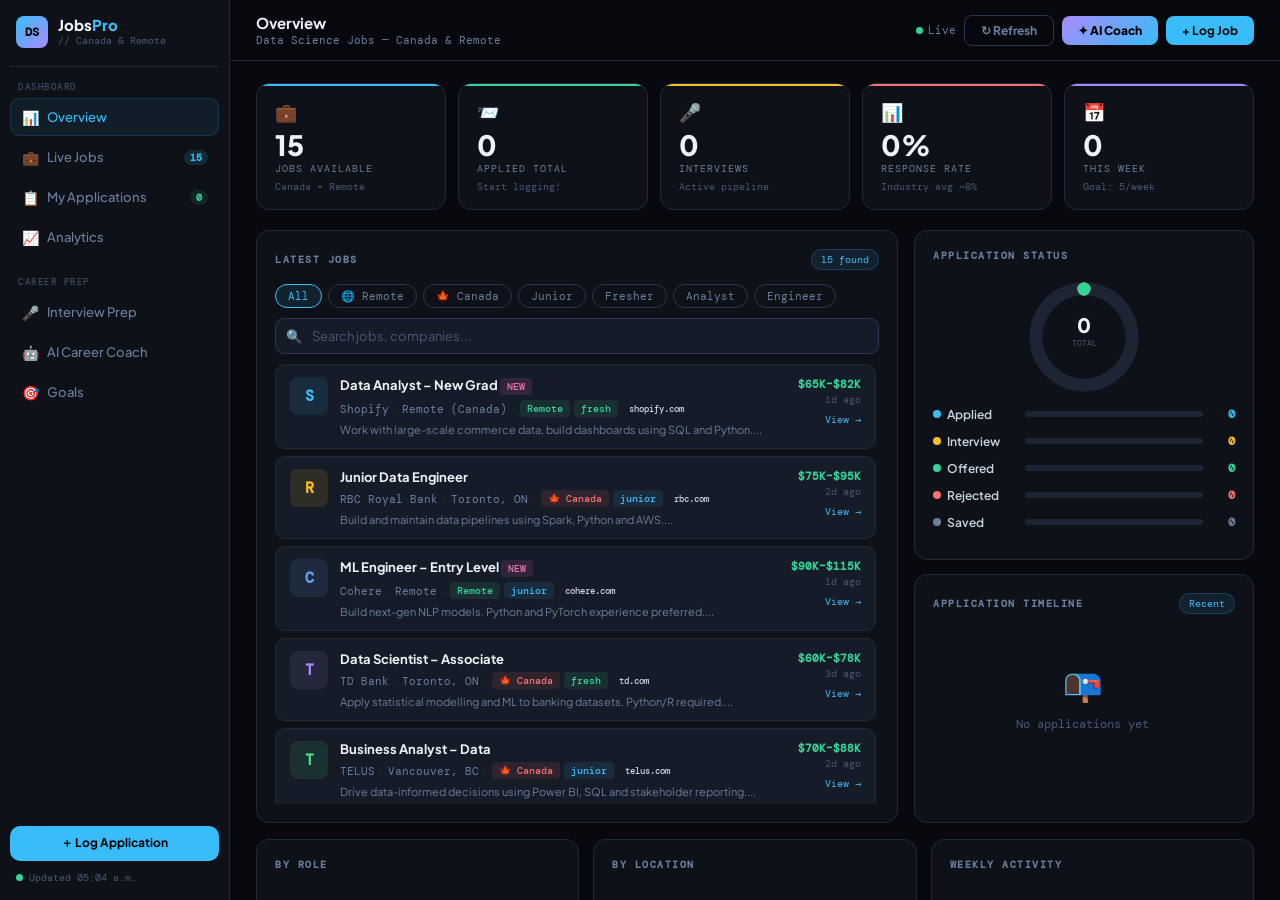
==== commit 99e5a5ce: "Add files via upload" ====
--- a/index.html
+++ b/index.html
@@ -6,587 +6,337 @@
 <title>DS Jobs Pro — Canada & Remote Tracker</title>
 <link rel="icon" href="data:image/svg+xml,<svg xmlns='http://www.w3.org/2000/svg' viewBox='0 0 100 100'><text y='.9em' font-size='90'>📊</text></svg>">
 <link href="https://fonts.googleapis.com/css2?family=DM+Mono:wght@400;500&family=Plus+Jakarta+Sans:wght@400;500;600;700;800&display=swap" rel="stylesheet">
-<style>
-:root{
-  --bg:#07090f;--s1:#0e1117;--s2:#161c27;--s3:#1d2535;
-  --border:#1f2a3c;--border2:#2a3650;
-  --text:#c9d4e4;--muted:#4a5878;--muted2:#6b7fa0;--white:#eef2f9;
-  --cyan:#38bdf8;--cyan-d:rgba(56,189,248,0.1);
-  --green:#34d399;--green-d:rgba(52,211,153,0.1);
-  --amber:#fbbf24;--amber-d:rgba(251,191,36,0.1);
-  --red:#f87171;--red-d:rgba(248,113,113,0.1);
-  --purple:#a78bfa;--purple-d:rgba(167,139,250,0.1);
-  --pink:#f472b6;
-  --font:'Plus Jakarta Sans',sans-serif;
-  --mono:'DM Mono',monospace;
-  --sw:230px;
-}
-*{box-sizing:border-box;margin:0;padding:0;}
-body{background:var(--bg);color:var(--text);font-family:var(--font);height:100vh;overflow:hidden;}
-body::before{content:'';position:fixed;inset:0;background:radial-gradient(ellipse 700px 500px at 5% 10%,rgba(56,189,248,0.04),transparent 70%),radial-gradient(ellipse 600px 500px at 95% 90%,rgba(167,139,250,0.03),transparent 70%);pointer-events:none;z-index:0;}
-a{text-decoration:none;color:inherit;}
-button{cursor:pointer;font-family:var(--font);}
-input,select,textarea{font-family:var(--font);}
-option{background:var(--s1);}
-
-/* LAYOUT */
-.app{display:grid;grid-template-columns:var(--sw) 1fr;height:100vh;position:relative;z-index:1;}
-.main{overflow-y:auto;background:var(--bg);}
-.main::-webkit-scrollbar{width:4px;}
-.main::-webkit-scrollbar-thumb{background:var(--border2);border-radius:4px;}
-
-/* SIDEBAR */
-.sidebar{background:var(--s1);border-right:1px solid var(--border);display:flex;flex-direction:column;padding:16px 10px;height:100vh;overflow-y:auto;}
-.sidebar::-webkit-scrollbar{width:0;}
-.sidebar-logo{display:flex;align-items:center;gap:10px;padding:0 6px 18px;border-bottom:1px solid var(--border);margin-bottom:14px;}
-.logo-box{width:32px;height:32px;border-radius:8px;background:linear-gradient(135deg,var(--cyan),var(--purple));display:flex;align-items:center;justify-content:center;font-size:12px;font-weight:900;font-family:var(--mono);color:#000;flex-shrink:0;}
-.sidebar-logo h1{font-size:15px;font-weight:800;color:var(--white);line-height:1;}
-.sidebar-logo h1 span{color:var(--cyan);}
-.sidebar-logo p{font-size:10px;color:var(--muted);font-family:var(--mono);margin-top:2px;}
-.nav-grp{margin-bottom:18px;}
-.nav-lbl{font-size:9px;color:var(--muted);text-transform:uppercase;letter-spacing:1.5px;font-family:var(--mono);padding:0 8px;margin-bottom:5px;}
-.nav-item{display:flex;align-items:center;gap:8px;padding:9px 10px;border-radius:9px;cursor:pointer;transition:all 0.15s;font-size:13px;font-weight:500;color:var(--muted2);border:1px solid transparent;margin-bottom:2px;user-select:none;}
-.nav-item:hover{background:var(--s2);color:var(--text);}
-.nav-item.active{background:rgba(56,189,248,0.08);color:var(--cyan);border-color:rgba(56,189,248,0.15);}
-.nav-icon{font-size:14px;width:18px;text-align:center;flex-shrink:0;}
-.nav-badge{margin-left:auto;background:rgba(56,189,248,0.15);color:var(--cyan);font-size:10px;font-weight:700;padding:1px 6px;border-radius:10px;font-family:var(--mono);}
-.btn-add{width:100%;padding:9px 14px;border-radius:10px;border:none;background:var(--cyan);color:#000;font-weight:700;font-size:12px;display:flex;align-items:center;justify-content:center;gap:5px;margin-bottom:10px;transition:all 0.18s;}
-.btn-add:hover{background:#7dd3fc;}
-.sb-status{display:flex;align-items:center;gap:6px;padding:0 6px;font-size:10px;color:var(--muted);font-family:var(--mono);}
-
-/* TOPBAR */
-.topbar{position:sticky;top:0;z-index:40;background:rgba(7,9,15,0.92);backdrop-filter:blur(20px);border-bottom:1px solid var(--border);padding:13px 26px;display:flex;align-items:center;gap:14px;}
-.topbar h2{font-size:15px;font-weight:700;color:var(--white);}
-.topbar p{font-size:11px;color:var(--muted2);font-family:var(--mono);margin-top:1px;}
-.tb-right{margin-left:auto;display:flex;gap:8px;align-items:center;}
-
-/* BUTTONS */
-.btn{padding:7px 16px;border-radius:8px;border:none;font-family:var(--font);font-size:12px;font-weight:700;transition:all 0.18s;cursor:pointer;display:inline-flex;align-items:center;gap:5px;}
-.btn-primary{background:var(--cyan);color:#000;}
-.btn-primary:hover{background:#7dd3fc;}
-.btn-ghost{background:transparent;color:var(--muted2);border:1px solid var(--border2);}
-.btn-ghost:hover{border-color:var(--cyan);color:var(--cyan);}
-.btn-ai{background:linear-gradient(135deg,var(--purple),var(--cyan));color:#000;font-weight:800;}
-.btn-ai:hover{opacity:0.9;}
-
-/* PAGE */
-.page{display:none;padding:22px 26px;}
-.page.active{display:block;}
-.page-head{margin-bottom:20px;}
-
-/* STAT CARDS */
-.stats-row{display:grid;grid-template-columns:repeat(5,1fr);gap:12px;margin-bottom:20px;}
-.stat-card{background:var(--s1);border:1px solid var(--border);border-radius:13px;padding:16px 18px;position:relative;overflow:hidden;transition:transform 0.2s;}
-.stat-card:hover{transform:translateY(-2px);}
-.stat-card::before{content:'';position:absolute;top:0;left:0;right:0;height:2px;}
-.sc-cyan::before{background:var(--cyan);}
-.sc-green::before{background:var(--green);}
-.sc-amber::before{background:var(--amber);}
-.sc-red::before{background:var(--red);}
-.sc-purple::before{background:var(--purple);}
-.stat-icon{font-size:18px;margin-bottom:8px;}
-.stat-val{font-size:28px;font-weight:800;color:var(--white);line-height:1;margin-bottom:3px;}
-.stat-label{font-size:10px;color:var(--muted2);font-family:var(--mono);text-transform:uppercase;letter-spacing:1px;}
-.stat-sub{font-size:10px;margin-top:5px;font-family:var(--mono);color:var(--muted);}
-
-/* GRID LAYOUTS */
-.g2{display:grid;grid-template-columns:1fr 340px;gap:16px;}
-.g3{display:grid;grid-template-columns:repeat(3,1fr);gap:14px;}
-
-/* CARD */
-.card{background:var(--s1);border:1px solid var(--border);border-radius:13px;padding:18px;}
-.card-head{display:flex;align-items:center;justify-content:space-between;margin-bottom:14px;}
-.card-title{font-size:10px;font-weight:700;text-transform:uppercase;letter-spacing:1.5px;color:var(--muted2);font-family:var(--mono);}
-.card-badge{font-size:10px;font-family:var(--mono);padding:3px 9px;border-radius:20px;background:var(--cyan-d);color:var(--cyan);border:1px solid rgba(56,189,248,0.2);}
-
-/* CHIPS */
-.chip{font-size:10px;padding:2px 7px;border-radius:4px;font-family:var(--mono);font-weight:500;display:inline-block;}
-.ch-remote{background:var(--green-d);color:var(--green);}
-.ch-canada{background:var(--red-d);color:var(--red);}
-.ch-junior{background:var(--cyan-d);color:var(--cyan);}
-.ch-fresh{background:var(--green-d);color:var(--green);}
-.ch-mid{background:var(--amber-d);color:var(--amber);}
-.ch-senior{background:var(--purple-d);color:var(--purple);}
-.ch-new{background:rgba(244,114,182,0.12);color:var(--pink);}
-.ch-real{background:var(--green-d);color:var(--green);}
-.ch-skill{background:var(--s3);color:var(--muted2);}
-
-/* JOB LIST */
-.filter-row{display:flex;gap:6px;flex-wrap:wrap;margin-bottom:10px;}
-.ftag{padding:4px 12px;border-radius:20px;border:1px solid var(--border2);background:transparent;color:var(--muted2);font-size:11px;font-family:var(--mono);cursor:pointer;transition:all 0.15s;}
-.ftag:hover,.ftag.on{border-color:var(--cyan);color:var(--cyan);background:var(--cyan-d);}
-.search-wrap{position:relative;margin-bottom:10px;}
-.search-wrap input{width:100%;background:var(--s2);border:1px solid var(--border2);border-radius:9px;color:var(--text);font-size:13px;padding:9px 13px 9px 36px;outline:none;transition:border-color 0.18s;}
-.search-wrap input:focus{border-color:var(--cyan);}
-.search-wrap input::placeholder{color:var(--muted);}
-.search-icon{position:absolute;left:11px;top:50%;transform:translateY(-50%);color:var(--muted);font-size:13px;}
-.job-list{display:flex;flex-direction:column;gap:7px;max-height:440px;overflow-y:auto;padding-right:3px;}
-.job-list::-webkit-scrollbar{width:3px;}
-.job-list::-webkit-scrollbar-thumb{background:var(--border2);}
-
-.job-card{display:flex;gap:12px;align-items:flex-start;padding:12px 14px;background:var(--s2);border:1px solid var(--border);border-radius:10px;cursor:pointer;transition:all 0.18s;}
-.job-card:hover{border-color:var(--cyan);background:rgba(56,189,248,0.02);}
-.job-card.applied{border-left:3px solid var(--green);}
-.jlogo{width:38px;height:38px;border-radius:8px;flex-shrink:0;display:flex;align-items:center;justify-content:center;font-size:15px;font-weight:900;font-family:var(--mono);}
-.jbody{flex:1;min-width:0;}
-.jtitle{font-size:13px;font-weight:700;color:var(--white);margin-bottom:3px;white-space:nowrap;overflow:hidden;text-overflow:ellipsis;}
-.jmeta{display:flex;gap:4px;align-items:center;flex-wrap:wrap;margin-bottom:4px;}
-.jco{font-size:11px;color:var(--muted2);font-family:var(--mono);}
-.jsep{color:var(--border2);}
-.jright{text-align:right;flex-shrink:0;}
-.jsal{font-size:11px;font-weight:700;color:var(--green);font-family:var(--mono);}
-.jage{font-size:10px;color:var(--muted);font-family:var(--mono);margin-top:2px;}
-.japp{font-size:9px;font-family:var(--mono);background:var(--green-d);color:var(--green);padding:2px 6px;border-radius:3px;margin-top:3px;}
-
-/* STATUS TRACKER */
-.s-row{display:flex;align-items:center;gap:10px;margin-bottom:11px;}
-.s-lbl{display:flex;align-items:center;gap:6px;font-size:12px;font-weight:600;width:82px;flex-shrink:0;}
-.s-dot{width:8px;height:8px;border-radius:50%;flex-shrink:0;}
-.s-track{flex:1;background:var(--s3);border-radius:6px;height:6px;overflow:hidden;}
-.s-bar{height:100%;border-radius:6px;transition:width 1.2s cubic-bezier(.34,1.56,.64,1);}
-.s-cnt{font-family:var(--mono);font-size:12px;font-weight:700;min-width:22px;text-align:right;}
-
-/* RING */
-.ring-wrap{display:flex;justify-content:center;padding:6px 0 14px;}
-
-/* TIMELINE */
-.tl-wrap{overflow-y:auto;max-height:260px;padding-right:3px;}
-.tl-wrap::-webkit-scrollbar{width:3px;}
-.tl-wrap::-webkit-scrollbar-thumb{background:var(--border2);}
-.tl-entry{display:flex;gap:10px;padding-bottom:14px;}
-.tl-entry:last-child{padding-bottom:0;}
-.tl-spine{display:flex;flex-direction:column;align-items:center;flex-shrink:0;}
-.tl-node{width:9px;height:9px;border-radius:50%;margin-top:3px;border:2px solid var(--bg);}
-.tl-line{flex:1;width:1px;background:var(--border);margin-top:3px;min-height:14px;}
-.tl-entry:last-child .tl-line{display:none;}
-.tl-body{flex:1;}
-.tl-when{font-size:10px;color:var(--muted);font-family:var(--mono);margin-bottom:2px;}
-.tl-tit{font-size:13px;font-weight:700;color:var(--white);}
-.tl-sub{font-size:11px;color:var(--muted2);font-family:var(--mono);margin-top:1px;}
-.tl-stag{display:inline-block;margin-top:4px;font-size:9px;font-family:var(--mono);padding:2px 7px;border-radius:3px;font-weight:700;text-transform:uppercase;}
-
-/* BAR CHART */
-.bc-wrap{display:flex;align-items:flex-end;gap:8px;height:90px;padding-top:6px;}
-.bc-col{display:flex;flex-direction:column;align-items:center;gap:4px;flex:1;}
-.bc-bar{width:100%;border-radius:4px 4px 0 0;min-height:4px;transition:height 1s ease;}
-.bc-val{font-size:11px;font-weight:700;font-family:var(--mono);}
-.bc-lbl{font-size:9px;color:var(--muted);font-family:var(--mono);text-align:center;}
-
-/* HEATMAP */
-.hm-grid{display:grid;grid-template-columns:repeat(26,1fr);gap:3px;margin-top:10px;}
-.hm-cell{aspect-ratio:1;border-radius:2px;background:var(--s3);}
-.hm-cell.l1{background:rgba(56,189,248,0.18);}
-.hm-cell.l2{background:rgba(56,189,248,0.42);}
-.hm-cell.l3{background:rgba(56,189,248,0.68);}
-.hm-cell.l4{background:var(--cyan);}
-.hm-foot{display:flex;justify-content:space-between;margin-top:6px;font-size:10px;color:var(--muted);font-family:var(--mono);}
-
-/* GOAL */
-.goal-item{background:var(--s2);border:1px solid var(--border);border-radius:10px;padding:12px 14px;margin-bottom:8px;}
-.goal-head{display:flex;justify-content:space-between;margin-bottom:7px;}
-.goal-name{font-size:13px;font-weight:600;color:var(--white);}
-.goal-pct{font-size:12px;font-family:var(--mono);}
-.goal-track{background:var(--s3);border-radius:4px;height:5px;}
-.goal-fill{height:100%;border-radius:4px;transition:width 1.2s ease;}
-
-/* INTERVIEW */
-.round-tabs{display:flex;gap:5px;flex-wrap:wrap;margin-bottom:14px;}
-.rtab{padding:6px 14px;border-radius:8px;border:1px solid var(--border2);background:transparent;color:var(--muted2);font-size:12px;font-weight:600;cursor:pointer;transition:all 0.18s;}
-.rtab:hover{background:var(--s2);}
-.rtab.active{color:#000;font-weight:700;border-color:transparent;}
-.rtab.rt-tech.active{background:var(--cyan);}
-.rtab.rt-hr.active{background:var(--green);}
-.rtab.rt-behav.active{background:var(--amber);}
-.rtab.rt-mock.active{background:var(--purple);}
-.rtab.rt-gen.active{background:var(--pink);}
-
-.q-card{background:var(--s2);border:1px solid var(--border);border-radius:11px;margin-bottom:8px;overflow:hidden;}
-.q-head{display:flex;align-items:center;gap:10px;padding:13px 15px;cursor:pointer;transition:background 0.15s;user-select:none;}
-.q-head:hover{background:var(--s3);}
-.q-icon{font-size:17px;flex-shrink:0;}
-.q-text{font-size:13px;font-weight:600;color:var(--white);flex:1;}
-.q-diff{font-size:9px;font-family:var(--mono);padding:2px 7px;border-radius:4px;font-weight:700;flex-shrink:0;}
-.diff-easy{background:var(--green-d);color:var(--green);}
-.diff-med{background:var(--amber-d);color:var(--amber);}
-.diff-hard{background:var(--red-d);color:var(--red);}
-.q-arrow{color:var(--muted);transition:transform 0.2s;font-size:11px;flex-shrink:0;}
-.q-arrow.open{transform:rotate(180deg);}
-.q-body{max-height:0;overflow:hidden;transition:max-height 0.35s ease;border-top:0 solid var(--border);}
-.q-body.open{max-height:600px;border-top-width:1px;}
-.q-inner{padding:13px 15px;font-size:13px;line-height:1.7;color:var(--text);}
-.q-inner strong{color:var(--cyan);}
-.q-inner ul{margin:6px 0 0 16px;}
-.q-inner li{margin-bottom:3px;}
-.q-tip{background:var(--s3);border-left:3px solid var(--cyan);padding:10px 12px;border-radius:0 6px 6px 0;margin-top:10px;font-size:12px;color:var(--muted2);}
-
-/* AI CHAT */
-.ai-layout{display:flex;height:calc(100vh - 62px);}
-.ai-messages{flex:1;overflow-y:auto;padding:16px;display:flex;flex-direction:column;gap:10px;}
-.ai-messages::-webkit-scrollbar{width:3px;}
-.ai-messages::-webkit-scrollbar-thumb{background:var(--border2);}
-.msg{max-width:85%;padding:11px 14px;border-radius:12px;font-size:13px;line-height:1.65;}
-.msg.user{align-self:flex-end;background:rgba(56,189,248,0.12);border:1px solid rgba(56,189,248,0.22);color:var(--cyan);border-radius:12px 12px 4px 12px;}
-.msg.ai{align-self:flex-start;background:var(--s2);border:1px solid var(--border);color:var(--text);border-radius:12px 12px 12px 4px;}
-.msg.ai strong{color:var(--cyan);}
-.msg.ai em{color:var(--amber);font-style:normal;}
-.msg.ai code{background:var(--s3);color:var(--green);padding:1px 5px;border-radius:3px;font-family:var(--mono);font-size:11px;}
-.typing{display:flex;gap:5px;align-items:center;}
-.tdot{width:6px;height:6px;background:var(--muted2);border-radius:50%;animation:blink 1.2s infinite;}
-.tdot:nth-child(2){animation-delay:.2s;}
-.tdot:nth-child(3){animation-delay:.4s;}
-@keyframes blink{0%,80%,100%{opacity:.2;}40%{opacity:1;}}
-.ai-bottom{border-top:1px solid var(--border);background:var(--s1);}
-.qp-row{display:flex;gap:6px;flex-wrap:wrap;padding:8px 14px 4px;}
-.qp-btn{padding:5px 11px;border-radius:20px;border:1px solid var(--border2);background:transparent;color:var(--muted2);font-size:10px;font-family:var(--mono);cursor:pointer;transition:all 0.15s;}
-.qp-btn:hover{border-color:var(--purple);color:var(--purple);}
-.ai-input-row{display:flex;gap:8px;padding:8px 14px 12px;}
-.ai-input{flex:1;background:var(--s2);border:1px solid var(--border2);border-radius:9px;color:var(--text);font-family:var(--font);font-size:13px;padding:9px 13px;outline:none;resize:none;transition:border-color 0.18s;max-height:80px;overflow-y:auto;}
-.ai-input:focus{border-color:var(--cyan);}
-.ai-input::placeholder{color:var(--muted);}
-.ai-send{width:38px;height:38px;border-radius:9px;border:none;background:var(--cyan);color:#000;font-size:15px;display:flex;align-items:center;justify-content:center;flex-shrink:0;transition:all 0.18s;}
-.ai-send:hover:not(:disabled){background:#7dd3fc;}
-.ai-send:disabled{opacity:.4;cursor:not-allowed;}
-
-/* AI SIDEBAR */
-.ai-side{width:280px;border-left:1px solid var(--border);background:var(--s1);overflow-y:auto;padding:16px;}
-.ai-side::-webkit-scrollbar{width:3px;}
-.ai-side::-webkit-scrollbar-thumb{background:var(--border2);}
-.ai-side h3{font-size:10px;font-weight:700;text-transform:uppercase;letter-spacing:1.5px;color:var(--muted2);font-family:var(--mono);margin-bottom:10px;}
-.action-btn{width:100%;padding:9px 12px;border-radius:9px;border:1px solid var(--border2);background:transparent;color:var(--text);font-size:12px;text-align:left;margin-bottom:6px;cursor:pointer;transition:all 0.15s;display:flex;align-items:center;gap:8px;}
-.action-btn:hover{border-color:var(--cyan);color:var(--cyan);background:var(--cyan-d);}
-.jboard-link{display:flex;align-items:center;justify-content:space-between;padding:9px 12px;background:var(--s2);border:1px solid var(--border);border-radius:8px;margin-bottom:6px;transition:all 0.18s;color:var(--text);font-size:12px;}
-.jboard-link:hover{border-color:var(--cyan);color:var(--white);}
-
-/* TRACKER */
-.tr-row{display:flex;gap:12px;align-items:center;padding:11px 14px;background:var(--s2);border:1px solid var(--border);border-radius:10px;margin-bottom:7px;transition:all 0.18s;}
-.tr-row:hover{border-color:var(--border2);}
-.tr-logo{width:34px;height:34px;border-radius:8px;flex-shrink:0;display:flex;align-items:center;justify-content:center;font-weight:900;font-family:var(--mono);font-size:13px;}
-.tr-body{flex:1;min-width:0;}
-.tr-tit{font-size:13px;font-weight:700;color:var(--white);}
-.tr-sub{font-size:11px;color:var(--muted2);font-family:var(--mono);}
-.tr-notes{font-size:11px;color:var(--muted);margin-top:2px;white-space:nowrap;overflow:hidden;text-overflow:ellipsis;max-width:220px;}
-.tr-right{display:flex;flex-direction:column;align-items:flex-end;gap:5px;flex-shrink:0;}
-.status-sel{background:var(--s3);border:1px solid var(--border2);border-radius:6px;color:var(--text);font-size:11px;padding:3px 6px;font-family:var(--mono);cursor:pointer;outline:none;}
-.tr-date{font-size:10px;color:var(--muted);font-family:var(--mono);}
-.tr-del{background:transparent;border:none;color:var(--muted);font-size:13px;cursor:pointer;padding:2px;transition:color 0.15s;}
-.tr-del:hover{color:var(--red);}
-.tr-edit{background:transparent;border:none;color:var(--muted);font-size:13px;cursor:pointer;padding:2px;transition:color 0.15s;}
-.tr-edit:hover{color:var(--cyan);}
-
-/* MODAL */
-.modal-overlay{display:none;position:fixed;inset:0;background:rgba(7,9,15,.88);backdrop-filter:blur(8px);z-index:200;align-items:center;justify-content:center;padding:20px;}
-.modal-overlay.open{display:flex;}
-.modal{background:var(--s1);border:1px solid var(--border2);border-radius:16px;width:500px;max-width:100%;max-height:90vh;overflow-y:auto;box-shadow:0 32px 80px rgba(0,0,0,.7);}
-.modal::-webkit-scrollbar{width:3px;}
-.modal::-webkit-scrollbar-thumb{background:var(--border2);}
-.modal-head{padding:20px 22px 14px;border-bottom:1px solid var(--border);display:flex;align-items:flex-start;justify-content:space-between;position:sticky;top:0;background:var(--s1);z-index:1;}
-.modal-head h2{font-size:16px;font-weight:800;color:var(--white);}
-.modal-head p{font-size:11px;color:var(--muted2);font-family:var(--mono);margin-top:3px;}
-.modal-close{width:28px;height:28px;border-radius:7px;border:1px solid var(--border2);background:transparent;color:var(--muted2);font-size:13px;display:flex;align-items:center;justify-content:center;transition:all 0.15s;flex-shrink:0;}
-.modal-close:hover{border-color:var(--red);color:var(--red);}
-.modal-body{padding:16px 22px;}
-.modal-foot{padding:12px 22px 20px;display:flex;gap:8px;}
-.form-group{margin-bottom:13px;}
-.form-label{display:block;font-size:10px;color:var(--muted2);text-transform:uppercase;letter-spacing:1.5px;font-family:var(--mono);margin-bottom:6px;}
-.form-input,.form-select,.form-textarea{width:100%;background:var(--s2);border:1px solid var(--border2);border-radius:8px;color:var(--text);font-family:var(--font);font-size:13px;padding:9px 12px;outline:none;transition:border-color 0.18s;}
-.form-input:focus,.form-select:focus,.form-textarea:focus{border-color:var(--cyan);}
-.form-input::placeholder,.form-textarea::placeholder{color:var(--muted);}
-.form-textarea{resize:vertical;min-height:68px;}
-.form-row{display:grid;grid-template-columns:1fr 1fr;gap:11px;}
-.chip-grp{display:flex;gap:6px;flex-wrap:wrap;}
-.chip-tog{padding:5px 13px;border-radius:20px;border:1px solid var(--border2);background:transparent;color:var(--muted2);font-size:11px;font-family:var(--mono);cursor:pointer;transition:all 0.15s;}
-.chip-tog.sel{border-color:var(--cyan);color:var(--cyan);background:var(--cyan-d);}
-
-/* TOAST */
-.toast{position:fixed;bottom:22px;right:22px;z-index:9999;background:var(--s2);border:1px solid var(--green);color:var(--green);font-family:var(--mono);font-size:12px;padding:9px 16px;border-radius:9px;transform:translateY(60px);opacity:0;transition:all .3s;pointer-events:none;}
-.toast.show{transform:translateY(0);opacity:1;}
-.toast.err{border-color:var(--red);color:var(--red);}
-.toast.inf{border-color:var(--cyan);color:var(--cyan);}
-
-/* UTILS */
-.pulse{width:7px;height:7px;border-radius:50%;background:var(--green);display:inline-block;animation:pa 2s infinite;}
-@keyframes pa{0%,100%{opacity:1;}50%{opacity:.3;}}
-.empty{text-align:center;padding:36px 20px;color:var(--muted);font-family:var(--mono);font-size:12px;}
-.empty .ei{font-size:32px;margin-bottom:10px;}
-.spinner-wrap{display:flex;align-items:center;justify-content:center;padding:36px;gap:10px;color:var(--muted2);font-family:var(--mono);font-size:12px;}
-.spin{width:18px;height:18px;border:2px solid var(--border2);border-top-color:var(--cyan);border-radius:50%;animation:spin .8s linear infinite;}
-@keyframes spin{to{transform:rotate(360deg);}}
-@keyframes fadeUp{from{opacity:0;transform:translateY(12px);}to{opacity:1;transform:translateY(0);}}
-.fu{animation:fadeUp .35s ease both;}
-.mb16{margin-bottom:16px;}
-.col{display:flex;flex-direction:column;gap:14px;}
-</style>
+<link rel="stylesheet" href="css/base.css">
+<link rel="stylesheet" href="css/components.css">
+<link rel="stylesheet" href="css/pages.css">
 </head>
 <body>
 <div class="app">
 
-<!-- SIDEBAR -->
-<nav class="sidebar">
-  <div class="sidebar-logo">
-    <div class="logo-box">DS</div>
-    <div>
-      <h1>Jobs<span>Pro</span></h1>
-      <p>// Canada & Remote</p>
-    </div>
-  </div>
-
-  <div class="nav-grp">
-    <div class="nav-lbl">Dashboard</div>
-    <div class="nav-item active" onclick="nav('dashboard',this)"><span class="nav-icon">📊</span> Overview</div>
-    <div class="nav-item" onclick="nav('jobs',this)"><span class="nav-icon">💼</span> Live Jobs <span class="nav-badge" id="jobBadge">—</span></div>
-    <div class="nav-item" onclick="nav('tracker',this)"><span class="nav-icon">📋</span> My Applications <span class="nav-badge" id="appBadge" style="background:var(--green-d);color:var(--green)">0</span></div>
-    <div class="nav-item" onclick="nav('analytics',this)"><span class="nav-icon">📈</span> Analytics</div>
-  </div>
-
-  <div class="nav-grp">
-    <div class="nav-lbl">Career Prep</div>
-    <div class="nav-item" onclick="nav('interview',this)"><span class="nav-icon">🎤</span> Interview Prep</div>
-    <div class="nav-item" onclick="nav('ai',this)"><span class="nav-icon">🤖</span> AI Career Coach</div>
-    <div class="nav-item" onclick="nav('goals',this)"><span class="nav-icon">🎯</span> Goals</div>
-  </div>
-
-  <div style="margin-top:auto;">
-    <button class="btn-add" onclick="openModal()">＋ Log Application</button>
-    <div class="sb-status"><span class="pulse"></span><span id="lastUpdated">Loading jobs...</span></div>
-  </div>
-</nav>
-
-<!-- PAGES -->
-<div class="main" id="mainScroll">
-
-  <!-- DASHBOARD -->
-  <div id="pg-dashboard" class="page active">
-    <div class="topbar">
-      <div><h2>Overview</h2><p id="dashSub">Data Science Jobs — Canada & Remote</p></div>
-      <div class="tb-right">
-        <span style="font-size:11px;color:var(--muted2);font-family:var(--mono);"><span class="pulse"></span> Live</span>
-        <button class="btn btn-ghost" onclick="loadJobs(true)">↻ Refresh</button>
-        <button class="btn btn-ai" onclick="nav('ai',null)">✦ AI Coach</button>
-        <button class="btn btn-primary" onclick="openModal()">+ Log Job</button>
-      </div>
-    </div>
-    <div class="page" style="display:block;" id="dashContent">
-      <div class="stats-row fu" id="statsRow">
-        <div class="stat-card sc-cyan"><div class="stat-icon">💼</div><div class="stat-val" id="s-avail">—</div><div class="stat-label">Jobs Available</div><div class="stat-sub">Canada + Remote</div></div>
-        <div class="stat-card sc-green"><div class="stat-icon">📨</div><div class="stat-val" id="s-total">0</div><div class="stat-label">Applied Total</div><div class="stat-sub" id="s-total-sub">Start logging!</div></div>
-        <div class="stat-card sc-amber"><div class="stat-icon">🎤</div><div class="stat-val" id="s-inter">0</div><div class="stat-label">Interviews</div><div class="stat-sub">Active pipeline</div></div>
-        <div class="stat-card sc-red"><div class="stat-icon">📊</div><div class="stat-val" id="s-rate">0%</div><div class="stat-label">Response Rate</div><div class="stat-sub">Industry avg ~8%</div></div>
-        <div class="stat-card sc-purple"><div class="stat-icon">📅</div><div class="stat-val" id="s-week">0</div><div class="stat-label">This Week</div><div class="stat-sub" id="s-goal-sub">Goal: 5/week</div></div>
-      </div>
-      <div class="g2 fu" style="margin-bottom:16px;">
-        <!-- JOBS PANEL -->
+  <!-- ── SIDEBAR ── -->
+  <nav class="sidebar">
+    <div class="sidebar-logo">
+      <div class="logo-box">DS</div>
+      <div>
+        <h1>Jobs<span>Pro</span></h1>
+        <p>// Canada & Remote</p>
+      </div>
+    </div>
+
+    <div class="nav-grp">
+      <div class="nav-lbl">Dashboard</div>
+      <div class="nav-item active" onclick="nav('dashboard',this)">
+        <span class="nav-icon">📊</span> Overview
+      </div>
+      <div class="nav-item" onclick="nav('jobs',this)">
+        <span class="nav-icon">💼</span> Live Jobs
+        <span class="nav-badge" id="jobBadge">—</span>
+      </div>
+      <div class="nav-item" onclick="nav('tracker',this)">
+        <span class="nav-icon">📋</span> My Applications
+        <span class="nav-badge" id="appBadge" style="background:var(--green-d);color:var(--green)">0</span>
+      </div>
+      <div class="nav-item" onclick="nav('analytics',this)">
+        <span class="nav-icon">📈</span> Analytics
+      </div>
+    </div>
+
+    <div class="nav-grp">
+      <div class="nav-lbl">Career Prep</div>
+      <div class="nav-item" onclick="nav('interview',this)">
+        <span class="nav-icon">🎤</span> Interview Prep
+      </div>
+      <div class="nav-item" onclick="nav('ai',this)">
+        <span class="nav-icon">🤖</span> AI Career Coach
+      </div>
+      <div class="nav-item" onclick="nav('goals',this)">
+        <span class="nav-icon">🎯</span> Goals
+      </div>
+    </div>
+
+    <div style="margin-top:auto;">
+      <button class="btn-add" onclick="openModal()">＋ Log Application</button>
+      <div class="sb-status">
+        <span class="pulse"></span>
+        <span id="lastUpdated">Loading jobs...</span>
+      </div>
+    </div>
+  </nav>
+
+  <!-- ── MAIN ── -->
+  <div class="main" id="mainScroll">
+
+    <!-- DASHBOARD PAGE -->
+    <div id="pg-dashboard" class="page active">
+      <div class="topbar">
+        <div><h2>Overview</h2><p>Data Science Jobs — Canada & Remote</p></div>
+        <div class="tb-right">
+          <span class="live-tag"><span class="pulse"></span> Live</span>
+          <button class="btn btn-ghost" onclick="loadJobs(true)">↻ Refresh</button>
+          <button class="btn btn-ai" onclick="nav('ai',null)">✦ AI Coach</button>
+          <button class="btn btn-primary" onclick="openModal()">+ Log Job</button>
+        </div>
+      </div>
+      <div class="page-content">
+        <div class="stats-row" id="statsRow">
+          <div class="stat-card sc-cyan"><div class="stat-icon">💼</div><div class="stat-val" id="s-avail">—</div><div class="stat-label">Jobs Available</div><div class="stat-sub">Canada + Remote</div></div>
+          <div class="stat-card sc-green"><div class="stat-icon">📨</div><div class="stat-val" id="s-total">0</div><div class="stat-label">Applied Total</div><div class="stat-sub" id="s-total-sub">Start logging!</div></div>
+          <div class="stat-card sc-amber"><div class="stat-icon">🎤</div><div class="stat-val" id="s-inter">0</div><div class="stat-label">Interviews</div><div class="stat-sub">Active pipeline</div></div>
+          <div class="stat-card sc-red"><div class="stat-icon">📊</div><div class="stat-val" id="s-rate">0%</div><div class="stat-label">Response Rate</div><div class="stat-sub">Industry avg ~8%</div></div>
+          <div class="stat-card sc-purple"><div class="stat-icon">📅</div><div class="stat-val" id="s-week">0</div><div class="stat-label">This Week</div><div class="stat-sub" id="s-goal-sub">Goal: 5/week</div></div>
+        </div>
+
+        <div class="g2 mb16">
+          <div class="card">
+            <div class="card-head"><span class="card-title">Latest Jobs</span><span class="card-badge" id="listCount">Loading...</span></div>
+            <div class="filter-row" id="dashFilters">
+              <button class="ftag on" onclick="setF('all',this,'dashFilters','dash')">All</button>
+              <button class="ftag" onclick="setF('remote',this,'dashFilters','dash')">🌐 Remote</button>
+              <button class="ftag" onclick="setF('canada',this,'dashFilters','dash')">🍁 Canada</button>
+              <button class="ftag" onclick="setF('junior',this,'dashFilters','dash')">Junior</button>
+              <button class="ftag" onclick="setF('fresh',this,'dashFilters','dash')">Fresher</button>
+              <button class="ftag" onclick="setF('analyst',this,'dashFilters','dash')">Analyst</button>
+              <button class="ftag" onclick="setF('engineer',this,'dashFilters','dash')">Engineer</button>
+            </div>
+            <div class="search-wrap">
+              <span class="search-icon">🔍</span>
+              <input type="text" id="s1" placeholder="Search jobs, companies..." oninput="renderJobList('dash')">
+            </div>
+            <div class="job-list" id="jobListDash">
+              <div class="spinner-wrap"><div class="spin"></div> Fetching live jobs...</div>
+            </div>
+          </div>
+
+          <div class="col-stack">
+            <div class="card">
+              <div class="card-head"><span class="card-title">Application Status</span></div>
+              <div class="ring-wrap">
+                <svg width="110" height="110" viewBox="0 0 110 110">
+                  <circle cx="55" cy="55" r="48" fill="none" stroke="#1d2535" stroke-width="13"/>
+                  <circle id="ring-a" cx="55" cy="55" r="48" fill="none" stroke="#38bdf8" stroke-width="13" stroke-dasharray="0 302" stroke-linecap="round" transform="rotate(-90 55 55)" style="transition:stroke-dasharray 1.2s ease"/>
+                  <circle id="ring-i" cx="55" cy="55" r="48" fill="none" stroke="#fbbf24" stroke-width="13" stroke-dasharray="0 302" stroke-linecap="round" transform="rotate(-90 55 55)" style="transition:all 1.2s ease"/>
+                  <circle id="ring-o" cx="55" cy="55" r="48" fill="none" stroke="#34d399" stroke-width="13" stroke-dasharray="0 302" stroke-linecap="round" transform="rotate(-90 55 55)" style="transition:all 1.2s ease"/>
+                  <text x="55" y="51" text-anchor="middle" fill="#eef2f9" font-family="Plus Jakarta Sans" font-size="20" font-weight="800" id="ringNum">0</text>
+                  <text x="55" y="64" text-anchor="middle" fill="#4a5878" font-family="DM Mono" font-size="8">TOTAL</text>
+                </svg>
+              </div>
+              <div id="statusBars">
+                <div class="s-row"><div class="s-lbl"><div class="s-dot" style="background:var(--cyan)"></div>Applied</div><div class="s-track"><div class="s-bar" id="sb-applied" style="background:var(--cyan);width:0%"></div></div><div class="s-cnt" style="color:var(--cyan)" id="sc-applied">0</div></div>
+                <div class="s-row"><div class="s-lbl"><div class="s-dot" style="background:var(--amber)"></div>Interview</div><div class="s-track"><div class="s-bar" id="sb-interview" style="background:var(--amber);width:0%"></div></div><div class="s-cnt" style="color:var(--amber)" id="sc-interview">0</div></div>
+                <div class="s-row"><div class="s-lbl"><div class="s-dot" style="background:var(--green)"></div>Offered</div><div class="s-track"><div class="s-bar" id="sb-offered" style="background:var(--green);width:0%"></div></div><div class="s-cnt" style="color:var(--green)" id="sc-offered">0</div></div>
+                <div class="s-row"><div class="s-lbl"><div class="s-dot" style="background:var(--red)"></div>Rejected</div><div class="s-track"><div class="s-bar" id="sb-rejected" style="background:var(--red);width:0%"></div></div><div class="s-cnt" style="color:var(--red)" id="sc-rejected">0</div></div>
+                <div class="s-row"><div class="s-lbl"><div class="s-dot" style="background:var(--muted2)"></div>Saved</div><div class="s-track"><div class="s-bar" id="sb-saved" style="background:var(--muted2);width:0%"></div></div><div class="s-cnt" style="color:var(--muted2)" id="sc-saved">0</div></div>
+              </div>
+            </div>
+            <div class="card" style="flex:1">
+              <div class="card-head"><span class="card-title">Application Timeline</span><span class="card-badge">Recent</span></div>
+              <div class="tl-wrap" id="timeline">
+                <div class="empty"><div class="ei">📭</div>No applications yet</div>
+              </div>
+            </div>
+          </div>
+        </div>
+
+        <div class="g3">
+          <div class="card"><div class="card-head"><span class="card-title">By Role</span></div><div class="bc-wrap" id="roleChart"><div class="bc-col"><div class="bc-val" style="color:var(--cyan)">0</div><div class="bc-bar" style="height:4px;background:var(--cyan)"></div><div class="bc-lbl">Analyst</div></div><div class="bc-col"><div class="bc-val" style="color:var(--purple)">0</div><div class="bc-bar" style="height:4px;background:var(--purple)"></div><div class="bc-lbl">Engineer</div></div><div class="bc-col"><div class="bc-val" style="color:var(--amber)">0</div><div class="bc-bar" style="height:4px;background:var(--amber)"></div><div class="bc-lbl">Scientist</div></div><div class="bc-col"><div class="bc-val" style="color:var(--pink)">0</div><div class="bc-bar" style="height:4px;background:var(--pink)"></div><div class="bc-lbl">ML/AI</div></div></div></div>
+          <div class="card"><div class="card-head"><span class="card-title">By Location</span></div><div class="bc-wrap" id="locChart"><div class="bc-col"><div class="bc-val" style="color:var(--green)">0</div><div class="bc-bar" style="height:4px;background:var(--green)"></div><div class="bc-lbl">Remote</div></div><div class="bc-col"><div class="bc-val" style="color:var(--red)">0</div><div class="bc-bar" style="height:4px;background:var(--red)"></div><div class="bc-lbl">Toronto</div></div><div class="bc-col"><div class="bc-val" style="color:var(--cyan)">0</div><div class="bc-bar" style="height:4px;background:var(--cyan)"></div><div class="bc-lbl">Vancouver</div></div><div class="bc-col"><div class="bc-val" style="color:var(--amber)">0</div><div class="bc-bar" style="height:4px;background:var(--amber)"></div><div class="bc-lbl">Calgary</div></div></div></div>
+          <div class="card"><div class="card-head"><span class="card-title">Weekly Activity</span></div><div class="bc-wrap" id="wkChart"><div class="bc-col"><div class="bc-val" style="color:var(--cyan)">0</div><div class="bc-bar" style="height:4px;background:linear-gradient(to top,var(--purple),var(--cyan))"></div><div class="bc-lbl">Wk1</div></div><div class="bc-col"><div class="bc-val" style="color:var(--cyan)">0</div><div class="bc-bar" style="height:4px;background:linear-gradient(to top,var(--purple),var(--cyan))"></div><div class="bc-lbl">Wk2</div></div><div class="bc-col"><div class="bc-val" style="color:var(--cyan)">0</div><div class="bc-bar" style="height:4px;background:linear-gradient(to top,var(--purple),var(--cyan))"></div><div class="bc-lbl">Wk3</div></div><div class="bc-col"><div class="bc-val" style="color:var(--cyan)">0</div><div class="bc-bar" style="height:4px;background:linear-gradient(to top,var(--purple),var(--cyan))"></div><div class="bc-lbl">Wk4</div></div></div></div>
+        </div>
+      </div>
+    </div>
+
+    <!-- LIVE JOBS PAGE -->
+    <div id="pg-jobs" class="page">
+      <div class="topbar">
+        <div><h2>Live Jobs</h2><p>Real-time openings — Canada & Remote</p></div>
+        <div class="tb-right">
+          <button class="btn btn-ghost" onclick="loadJobs(true)">↻ Refresh Jobs</button>
+          <button class="btn btn-primary" onclick="openModal()">+ Log Job</button>
+        </div>
+      </div>
+      <div class="page-content">
         <div class="card">
-          <div class="card-head"><span class="card-title">Latest Jobs</span><span class="card-badge" id="listCount">Loading...</span></div>
-          <div class="filter-row" id="dashFilters">
-            <button class="ftag on" onclick="setF('all',this,'dashFilters','dash')">All</button>
-            <button class="ftag" onclick="setF('remote',this,'dashFilters','dash')">🌐 Remote</button>
-            <button class="ftag" onclick="setF('canada',this,'dashFilters','dash')">🍁 Canada</button>
-            <button class="ftag" onclick="setF('junior',this,'dashFilters','dash')">Junior</button>
-            <button class="ftag" onclick="setF('fresh',this,'dashFilters','dash')">Fresher</button>
-            <button class="ftag" onclick="setF('analyst',this,'dashFilters','dash')">Analyst</button>
-            <button class="ftag" onclick="setF('engineer',this,'dashFilters','dash')">Engineer</button>
-          </div>
-          <div class="search-wrap"><span class="search-icon">🔍</span><input type="text" id="s1" placeholder="Search jobs, companies..." oninput="renderJobList('dash')"></div>
-          <div class="job-list" id="jobListDash"><div class="spinner-wrap"><div class="spin"></div> Fetching live jobs...</div></div>
-        </div>
-        <!-- STATUS + TIMELINE -->
-        <div class="col">
+          <div class="card-head"><span class="card-title">Available Positions</span><span class="card-badge" id="listCount2">Loading...</span></div>
+          <div class="filter-row" id="jobsFilters">
+            <button class="ftag on" onclick="setF('all',this,'jobsFilters','jobs')">All</button>
+            <button class="ftag" onclick="setF('remote',this,'jobsFilters','jobs')">🌐 Remote</button>
+            <button class="ftag" onclick="setF('canada',this,'jobsFilters','jobs')">🍁 Canada</button>
+            <button class="ftag" onclick="setF('fresh',this,'jobsFilters','jobs')">Fresher</button>
+            <button class="ftag" onclick="setF('junior',this,'jobsFilters','jobs')">Junior</button>
+            <button class="ftag" onclick="setF('mid',this,'jobsFilters','jobs')">Mid-level</button>
+            <button class="ftag" onclick="setF('analyst',this,'jobsFilters','jobs')">Analyst</button>
+            <button class="ftag" onclick="setF('engineer',this,'jobsFilters','jobs')">Engineer</button>
+            <button class="ftag" onclick="setF('scientist',this,'jobsFilters','jobs')">Scientist</button>
+            <button class="ftag" onclick="setF('ml',this,'jobsFilters','jobs')">ML/AI</button>
+          </div>
+          <div class="search-wrap">
+            <span class="search-icon">🔍</span>
+            <input type="text" id="s2" placeholder="Search by title, company, skill..." oninput="renderJobList('jobs')">
+          </div>
+          <div class="job-list" style="max-height:600px;" id="jobListFull">
+            <div class="spinner-wrap"><div class="spin"></div> Fetching live jobs...</div>
+          </div>
+        </div>
+      </div>
+    </div>
+
+    <!-- MY APPLICATIONS PAGE -->
+    <div id="pg-tracker" class="page">
+      <div class="topbar">
+        <div><h2>My Applications</h2><p>Track every job you have applied to</p></div>
+        <div class="tb-right">
+          <button class="btn btn-primary" onclick="openModal()">+ Add New</button>
+        </div>
+      </div>
+      <div class="page-content">
+        <div class="search-wrap mb16">
+          <span class="search-icon">🔍</span>
+          <input type="text" id="s3" placeholder="Search your applications..." oninput="renderTracker()">
+        </div>
+        <div id="trackerList"></div>
+      </div>
+    </div>
+
+    <!-- ANALYTICS PAGE -->
+    <div id="pg-analytics" class="page">
+      <div class="topbar">
+        <div><h2>Analytics</h2><p>Your job search performance over time</p></div>
+      </div>
+      <div class="page-content">
+        <div class="card mb16">
+          <div class="card-head"><span class="card-title">Application Activity — Last 6 Months</span></div>
+          <div class="hm-grid" id="heatmap"></div>
+          <div class="hm-foot"><span>6 months ago</span><span>Today</span></div>
+        </div>
+        <div class="g3">
+          <div class="card stat-center">
+            <div class="big-num" style="color:var(--cyan)" id="bigRate">0%</div>
+            <div class="big-label">Response Rate</div>
+            <div class="big-sub">Industry avg ~8%</div>
+          </div>
+          <div class="card stat-center">
+            <div class="big-num" style="color:var(--amber)" id="bigTotal">0</div>
+            <div class="big-label">Total Applications</div>
+            <div class="big-sub">Keep it up!</div>
+          </div>
+          <div class="card stat-center">
+            <div class="big-num" style="color:var(--green);font-size:28px;" id="bestRole">—</div>
+            <div class="big-label">Top Role Applied</div>
+            <div class="big-sub">Your focus area</div>
+          </div>
+        </div>
+      </div>
+    </div>
+
+    <!-- INTERVIEW PREP PAGE -->
+    <div id="pg-interview" class="page">
+      <div class="topbar">
+        <div><h2>Interview Prep</h2><p>Questions for every round — Technical · HR · Behavioural · Mock · General</p></div>
+      </div>
+      <div class="page-content">
+        <div class="round-tabs" id="roundTabs">
+          <button class="rtab rt-tech active" onclick="setRound('tech',this)">💻 Technical</button>
+          <button class="rtab rt-hr"    onclick="setRound('hr',this)">🤝 HR Round</button>
+          <button class="rtab rt-behav" onclick="setRound('behav',this)">🧠 Behavioural</button>
+          <button class="rtab rt-mock"  onclick="setRound('mock',this)">🎭 Mock Interview</button>
+          <button class="rtab rt-gen"   onclick="setRound('gen',this)">⭐ General Tips</button>
+        </div>
+        <div id="questionsPanel"></div>
+      </div>
+    </div>
+
+    <!-- AI COACH PAGE -->
+    <div id="pg-ai" class="page ai-page">
+      <div class="topbar">
+        <div><h2>AI Career Coach</h2><p>Powered by Claude — Real advice for your DS job search</p></div>
+      </div>
+      <div class="ai-layout">
+        <div class="ai-chat-area">
+          <div class="ai-messages" id="aiMessages">
+            <div class="msg ai">
+              👋 Hi! I'm your <strong>Data Science Career Coach</strong> powered by Claude AI.<br><br>
+              I specialise in the <strong>Canadian job market</strong> and remote DS roles. Ask me about:<br><br>
+              • <em>Resume &amp; cover letter tips</em><br>
+              • <em>Interview preparation</em><br>
+              • <em>Salary negotiation in Canada</em><br>
+              • <em>Skill roadmap for DS roles</em><br>
+              • <em>Cold emailing recruiters</em><br><br>
+              What would you like help with today?
+            </div>
+          </div>
+          <div class="ai-bottom">
+            <div class="qp-row">
+              <button class="qp-btn" onclick="sendQ(this)">Resume tips for Canada DS</button>
+              <button class="qp-btn" onclick="sendQ(this)">How to get my first DS job?</button>
+              <button class="qp-btn" onclick="sendQ(this)">Salary ranges in Canada 2025</button>
+              <button class="qp-btn" onclick="sendQ(this)">What skills to learn next?</button>
+              <button class="qp-btn" onclick="sendQ(this)">Write a cold email for me</button>
+              <button class="qp-btn" onclick="sendQ(this)">30-day action plan</button>
+            </div>
+            <div class="ai-input-row">
+              <textarea class="ai-input" id="aiInput" rows="1" placeholder="Ask anything about your DS career..."
+                onkeydown="if(event.key==='Enter'&&!event.shiftKey){event.preventDefault();sendAI();}"></textarea>
+              <button class="ai-send" id="aiSendBtn" onclick="sendAI()">➤</button>
+            </div>
+          </div>
+        </div>
+        <div class="ai-side">
+          <h3>Quick Actions</h3>
+          <button class="action-btn" onclick="aiAction('Write a professional cold email template I can send to a recruiter at a Canadian tech company for a data analyst or data scientist role.')">✉️ Generate Cold Email</button>
+          <button class="action-btn" onclick="aiAction('Give me the top 5 technical interview questions for a junior data analyst or data scientist role in Canada with detailed answers.')">💻 Technical Interview Q&amp;A</button>
+          <button class="action-btn" onclick="aiAction('What are the top 10 skills I need on my resume to get hired as a data analyst or data engineer in Canada in 2025?')">📝 Skills for My Resume</button>
+          <button class="action-btn" onclick="aiAction('What is the realistic salary range for fresher, junior, and mid-level data scientist, analyst, and engineer in Toronto, Vancouver, and Calgary in 2025?')">💰 Canada Salary Guide</button>
+          <button class="action-btn" onclick="aiAction('Create a detailed 30-day action plan for a fresher to land their first data science or data analyst job in Canada.')">🗓️ 30-Day Action Plan</button>
+          <button class="action-btn" onclick="aiAction('Give me 5 behavioural interview questions using STAR method for data science roles at Canadian companies with example answers.')">🧠 STAR Method Practice</button>
+
+          <h3 style="margin-top:20px;">Real Job Boards</h3>
+          <a class="jboard-link" href="https://ca.linkedin.com/jobs/data-science-jobs" target="_blank">🔗 LinkedIn Canada <span>→</span></a>
+          <a class="jboard-link" href="https://ca.indeed.com/jobs?q=data+analyst&l=Canada&fromage=7" target="_blank">🔍 Indeed Canada <span>→</span></a>
+          <a class="jboard-link" href="https://www.workopolis.com/jobsearch/find-jobs?ak=data+analyst&l=Canada" target="_blank">🍁 Workopolis <span>→</span></a>
+          <a class="jboard-link" href="https://remoteok.com/remote-data-science-jobs" target="_blank">🌐 RemoteOK <span>→</span></a>
+          <a class="jboard-link" href="https://weworkremotely.com/categories/remote-data-science-jobs" target="_blank">💻 We Work Remotely <span>→</span></a>
+          <a class="jboard-link" href="https://jobicy.com/?search_keywords=data+analyst&search_location=canada" target="_blank">📌 Jobicy <span>→</span></a>
+        </div>
+      </div>
+    </div>
+
+    <!-- GOALS PAGE -->
+    <div id="pg-goals" class="page">
+      <div class="topbar">
+        <div><h2>Goals &amp; Milestones</h2><p>Track your job search targets</p></div>
+      </div>
+      <div class="page-content">
+        <div class="g2">
+          <div>
+            <div class="card mb16">
+              <div class="card-head"><span class="card-title">Weekly Target</span></div>
+              <div class="goal-target-row">
+                <input type="number" id="goalInput" min="1" max="50" value="5" class="form-input goal-num-input">
+                <span class="goal-target-label">applications per week</span>
+                <button class="btn btn-primary btn-sm" onclick="saveGoal()">Save</button>
+              </div>
+              <div id="goalsList"></div>
+            </div>
+          </div>
           <div class="card">
-            <div class="card-head"><span class="card-title">Application Status</span></div>
-            <div class="ring-wrap">
-              <svg width="110" height="110" viewBox="0 0 110 110">
-                <circle cx="55" cy="55" r="48" fill="none" stroke="#1d2535" stroke-width="13"/>
-                <circle id="ring-a" cx="55" cy="55" r="48" fill="none" stroke="#38bdf8" stroke-width="13" stroke-dasharray="0 302" stroke-linecap="round" transform="rotate(-90 55 55)" style="transition:stroke-dasharray 1.2s ease"/>
-                <circle id="ring-i" cx="55" cy="55" r="48" fill="none" stroke="#fbbf24" stroke-width="13" stroke-dasharray="0 302" stroke-linecap="round" transform="rotate(-90 55 55)" style="transition:all 1.2s ease"/>
-                <circle id="ring-o" cx="55" cy="55" r="48" fill="none" stroke="#34d399" stroke-width="13" stroke-dasharray="0 302" stroke-linecap="round" transform="rotate(-90 55 55)" style="transition:all 1.2s ease"/>
-                <text x="55" y="51" text-anchor="middle" fill="#eef2f9" font-family="Plus Jakarta Sans" font-size="20" font-weight="800" id="ringNum">0</text>
-                <text x="55" y="64" text-anchor="middle" fill="#4a5878" font-family="DM Mono" font-size="8">TOTAL</text>
-              </svg>
-            </div>
-            <div id="statusBars">
-              <div class="s-row"><div class="s-lbl"><div class="s-dot" style="background:var(--cyan)"></div>Applied</div><div class="s-track"><div class="s-bar" id="sb-applied" style="background:var(--cyan);width:0%"></div></div><div class="s-cnt" style="color:var(--cyan)" id="sc-applied">0</div></div>
-              <div class="s-row"><div class="s-lbl"><div class="s-dot" style="background:var(--amber)"></div>Interview</div><div class="s-track"><div class="s-bar" id="sb-interview" style="background:var(--amber);width:0%"></div></div><div class="s-cnt" style="color:var(--amber)" id="sc-interview">0</div></div>
-              <div class="s-row"><div class="s-lbl"><div class="s-dot" style="background:var(--green)"></div>Offered</div><div class="s-track"><div class="s-bar" id="sb-offered" style="background:var(--green);width:0%"></div></div><div class="s-cnt" style="color:var(--green)" id="sc-offered">0</div></div>
-              <div class="s-row"><div class="s-lbl"><div class="s-dot" style="background:var(--red)"></div>Rejected</div><div class="s-track"><div class="s-bar" id="sb-rejected" style="background:var(--red);width:0%"></div></div><div class="s-cnt" style="color:var(--red)" id="sc-rejected">0</div></div>
-              <div class="s-row"><div class="s-lbl"><div class="s-dot" style="background:var(--muted2)"></div>Saved</div><div class="s-track"><div class="s-bar" id="sb-saved" style="background:var(--muted2);width:0%"></div></div><div class="s-cnt" style="color:var(--muted2)" id="sc-saved">0</div></div>
-            </div>
-          </div>
-          <div class="card" style="flex:1">
-            <div class="card-head"><span class="card-title">Application Timeline</span><span class="card-badge">Recent</span></div>
-            <div class="tl-wrap" id="timeline"><div class="empty"><div class="ei">📭</div>No applications yet</div></div>
-          </div>
-        </div>
-      </div>
-      <!-- CHARTS -->
-      <div class="g3 fu">
-        <div class="card"><div class="card-head"><span class="card-title">By Role</span></div><div class="bc-wrap" id="roleChart"><div class="bc-col"><div class="bc-val" style="color:var(--cyan)">0</div><div class="bc-bar" style="height:4px;background:var(--cyan)"></div><div class="bc-lbl">Analyst</div></div><div class="bc-col"><div class="bc-val" style="color:var(--purple)">0</div><div class="bc-bar" style="height:4px;background:var(--purple)"></div><div class="bc-lbl">Engineer</div></div><div class="bc-col"><div class="bc-val" style="color:var(--amber)">0</div><div class="bc-bar" style="height:4px;background:var(--amber)"></div><div class="bc-lbl">Scientist</div></div><div class="bc-col"><div class="bc-val" style="color:var(--pink)">0</div><div class="bc-bar" style="height:4px;background:var(--pink)"></div><div class="bc-lbl">ML/AI</div></div></div></div>
-        <div class="card"><div class="card-head"><span class="card-title">By Location</span></div><div class="bc-wrap" id="locChart"><div class="bc-col"><div class="bc-val" style="color:var(--green)">0</div><div class="bc-bar" style="height:4px;background:var(--green)"></div><div class="bc-lbl">Remote</div></div><div class="bc-col"><div class="bc-val" style="color:var(--red)">0</div><div class="bc-bar" style="height:4px;background:var(--red)"></div><div class="bc-lbl">Toronto</div></div><div class="bc-col"><div class="bc-val" style="color:var(--cyan)">0</div><div class="bc-bar" style="height:4px;background:var(--cyan)"></div><div class="bc-lbl">Vancouver</div></div><div class="bc-col"><div class="bc-val" style="color:var(--amber)">0</div><div class="bc-bar" style="height:4px;background:var(--amber)"></div><div class="bc-lbl">Calgary</div></div></div></div>
-        <div class="card"><div class="card-head"><span class="card-title">Weekly Activity</span></div><div class="bc-wrap" id="wkChart"><div class="bc-col"><div class="bc-val" style="color:var(--cyan)">0</div><div class="bc-bar" style="height:4px;background:linear-gradient(to top,var(--purple),var(--cyan))"></div><div class="bc-lbl">Wk1</div></div><div class="bc-col"><div class="bc-val" style="color:var(--cyan)">0</div><div class="bc-bar" style="height:4px;background:linear-gradient(to top,var(--purple),var(--cyan))"></div><div class="bc-lbl">Wk2</div></div><div class="bc-col"><div class="bc-val" style="color:var(--cyan)">0</div><div class="bc-bar" style="height:4px;background:linear-gradient(to top,var(--purple),var(--cyan))"></div><div class="bc-lbl">Wk3</div></div><div class="bc-col"><div class="bc-val" style="color:var(--cyan)">0</div><div class="bc-bar" style="height:4px;background:linear-gradient(to top,var(--purple),var(--cyan))"></div><div class="bc-lbl">Wk4</div></div></div></div>
-      </div>
-    </div>
-  </div>
-
-  <!-- LIVE JOBS -->
-  <div id="pg-jobs" class="page">
-    <div class="topbar"><div><h2>Live Jobs</h2><p>Real-time openings — Canada & Remote</p></div><div class="tb-right"><button class="btn btn-ghost" onclick="loadJobs(true)">↻ Refresh Jobs</button><button class="btn btn-primary" onclick="openModal()">+ Log Job</button></div></div>
-    <div class="page" style="display:block;">
-      <div class="card fu">
-        <div class="card-head"><span class="card-title">Available Positions</span><span class="card-badge" id="listCount2">Loading...</span></div>
-        <div class="filter-row" id="jobsFilters">
-          <button class="ftag on" onclick="setF('all',this,'jobsFilters','jobs')">All</button>
-          <button class="ftag" onclick="setF('remote',this,'jobsFilters','jobs')">🌐 Remote</button>
-          <button class="ftag" onclick="setF('canada',this,'jobsFilters','jobs')">🍁 Canada</button>
-          <button class="ftag" onclick="setF('fresh',this,'jobsFilters','jobs')">Fresher</button>
-          <button class="ftag" onclick="setF('junior',this,'jobsFilters','jobs')">Junior</button>
-          <button class="ftag" onclick="setF('mid',this,'jobsFilters','jobs')">Mid-level</button>
-          <button class="ftag" onclick="setF('analyst',this,'jobsFilters','jobs')">Analyst</button>
-          <button class="ftag" onclick="setF('engineer',this,'jobsFilters','jobs')">Engineer</button>
-          <button class="ftag" onclick="setF('scientist',this,'jobsFilters','jobs')">Scientist</button>
-          <button class="ftag" onclick="setF('ml',this,'jobsFilters','jobs')">ML/AI</button>
-        </div>
-        <div class="search-wrap"><span class="search-icon">🔍</span><input type="text" id="s2" placeholder="Search by title, company, skill..." oninput="renderJobList('jobs')"></div>
-        <div class="job-list" style="max-height:560px;" id="jobListFull"><div class="spinner-wrap"><div class="spin"></div> Fetching live jobs...</div></div>
-      </div>
-    </div>
-  </div>
-
-  <!-- TRACKER -->
-  <div id="pg-tracker" class="page">
-    <div class="topbar"><div><h2>My Applications</h2><p>Track every job you've applied to</p></div><div class="tb-right"><button class="btn btn-primary" onclick="openModal()">+ Add New</button></div></div>
-    <div class="page" style="display:block;">
-      <div class="search-wrap fu" style="margin-bottom:12px;"><span class="search-icon">🔍</span><input type="text" id="s3" placeholder="Search your applications..." oninput="renderTracker()"></div>
-      <div id="trackerList" class="fu"></div>
-    </div>
-  </div>
-
-  <!-- ANALYTICS -->
-  <div id="pg-analytics" class="page">
-    <div class="topbar"><div><h2>Analytics</h2><p>Your job search performance</p></div></div>
-    <div class="page" style="display:block;">
-      <div class="card fu mb16">
-        <div class="card-head"><span class="card-title">Application Activity — Last 6 Months</span></div>
-        <div class="hm-grid" id="heatmap"></div>
-        <div class="hm-foot"><span>6 months ago</span><span>Today</span></div>
-      </div>
-      <div class="g3 fu">
-        <div class="card" style="text-align:center;display:flex;flex-direction:column;align-items:center;justify-content:center;min-height:120px;">
-          <div style="font-size:44px;font-weight:800;color:var(--cyan);font-family:var(--mono);" id="bigRate">0%</div>
-          <div style="font-size:10px;color:var(--muted2);font-family:var(--mono);margin-top:6px;">Response Rate</div>
-          <div style="font-size:10px;color:var(--muted);font-family:var(--mono);margin-top:3px;">Industry avg ~8%</div>
-        </div>
-        <div class="card" style="text-align:center;display:flex;flex-direction:column;align-items:center;justify-content:center;min-height:120px;">
-          <div style="font-size:44px;font-weight:800;color:var(--amber);font-family:var(--mono);" id="bigTotal">0</div>
-          <div style="font-size:10px;color:var(--muted2);font-family:var(--mono);margin-top:6px;">Total Applications</div>
-          <div style="font-size:10px;color:var(--muted);font-family:var(--mono);margin-top:3px;">Keep it up!</div>
-        </div>
-        <div class="card" style="text-align:center;display:flex;flex-direction:column;align-items:center;justify-content:center;min-height:120px;">
-          <div style="font-size:30px;font-weight:800;color:var(--green);font-family:var(--font);" id="bestRole">—</div>
-          <div style="font-size:10px;color:var(--muted2);font-family:var(--mono);margin-top:6px;">Most Applied Role</div>
-          <div style="font-size:10px;color:var(--muted);font-family:var(--mono);margin-top:3px;">Your focus area</div>
-        </div>
-      </div>
-    </div>
-  </div>
-
-  <!-- INTERVIEW PREP -->
-  <div id="pg-interview" class="page">
-    <div class="topbar"><div><h2>Interview Prep</h2><p>Questions for every round — Technical, HR, Behavioural, Mock, General</p></div></div>
-    <div class="page" style="display:block;">
-      <div class="round-tabs fu" id="roundTabs">
-        <button class="rtab rt-tech active" onclick="setRound('tech',this)">💻 Technical</button>
-        <button class="rtab rt-hr" onclick="setRound('hr',this)">🤝 HR Round</button>
-        <button class="rtab rt-behav" onclick="setRound('behav',this)">🧠 Behavioural</button>
-        <button class="rtab rt-mock" onclick="setRound('mock',this)">🎭 Mock Interview</button>
-        <button class="rtab rt-gen" onclick="setRound('gen',this)">⭐ General Tips</button>
-      </div>
-      <div id="questionsPanel" class="fu"></div>
-    </div>
-  </div>
-
-  <!-- AI COACH -->
-  <div id="pg-ai" class="page" style="padding:0;">
-    <div class="topbar"><div><h2>AI Career Coach</h2><p>Powered by Claude — Real advice for your DS job search</p></div></div>
-    <div class="ai-layout">
-      <div style="flex:1;display:flex;flex-direction:column;background:var(--bg);">
-        <div class="ai-messages" id="aiMessages">
-          <div class="msg ai">
-            👋 Hi! I'm your <strong>Data Science Career Coach</strong> — powered by Claude AI.<br><br>
-            I specialize in the <strong>Canadian job market</strong> and remote DS roles. I can help with:<br><br>
-            • <em>Resume & cover letter tips</em><br>
-            • <em>Interview preparation</em><br>
-            • <em>Salary negotiation in Canada</em><br>
-            • <em>Skill roadmap for DS roles</em><br>
-            • <em>Cold emailing recruiters</em><br><br>
-            What would you like help with today?
-          </div>
-        </div>
-        <div class="ai-bottom">
-          <div class="qp-row">
-            <button class="qp-btn" onclick="sendQ(this)">Resume tips for Canada DS</button>
-            <button class="qp-btn" onclick="sendQ(this)">How to get my first DS job?</button>
-            <button class="qp-btn" onclick="sendQ(this)">Salary ranges in Canada 2025</button>
-            <button class="qp-btn" onclick="sendQ(this)">What skills to learn next?</button>
-            <button class="qp-btn" onclick="sendQ(this)">Write a cold email for me</button>
-            <button class="qp-btn" onclick="sendQ(this)">30-day action plan</button>
-          </div>
-          <div class="ai-input-row">
-            <textarea class="ai-input" id="aiInput" rows="1" placeholder="Ask anything about your DS career..." onkeydown="if(event.key==='Enter'&&!event.shiftKey){event.preventDefault();sendAI();}"></textarea>
-            <button class="ai-send" id="aiSendBtn" onclick="sendAI()">➤</button>
-          </div>
-        </div>
-      </div>
-      <div class="ai-side">
-        <h3 style="margin-bottom:12px;">Quick Actions</h3>
-        <button class="action-btn" onclick="aiAction('Write a professional cold email template I can send to a recruiter or hiring manager at a Canadian tech company for a data analyst or data scientist role. Make it concise and compelling.')">✉️ Generate Cold Email</button>
-        <button class="action-btn" onclick="aiAction('Give me the top 5 most common technical interview questions for a junior data analyst or data scientist role in Canada, with detailed answers and tips.')">💻 Technical Interview Q&A</button>
-        <button class="action-btn" onclick="aiAction('What are the top 10 most important skills I should have on my resume to get hired as a data analyst or data engineer in Canada in 2025? For each skill, tell me why it matters.')">📝 Skills for My Resume</button>
-        <button class="action-btn" onclick="aiAction('What is the realistic salary range for a fresher, junior, and mid-level data scientist, data analyst, and data engineer in Toronto, Vancouver, and Calgary in 2025? Give me a detailed breakdown.')">💰 Canada Salary Guide</button>
-        <button class="action-btn" onclick="aiAction('Create a detailed 30-day action plan for a fresher or junior-level professional to land their first data science or data analyst job in Canada. Be specific with daily/weekly tasks.')">🗓️ 30-Day Action Plan</button>
-        <button class="action-btn" onclick="aiAction('Give me 5 behavioral interview questions using the STAR method that are commonly asked at Canadian tech companies for data science roles, with example answers.')">🧠 STAR Method Practice</button>
-
-        <h3 style="margin:16px 0 10px;">Real Job Boards</h3>
-        <a class="jboard-link" href="https://ca.linkedin.com/jobs/data-science-jobs" target="_blank">🔗 LinkedIn Canada <span style="color:var(--muted);font-size:11px;">→</span></a>
-        <a class="jboard-link" href="https://ca.indeed.com/jobs?q=data+analyst&l=Canada&fromage=7" target="_blank">🔍 Indeed Canada <span style="color:var(--muted);font-size:11px;">→</span></a>
-        <a class="jboard-link" href="https://www.workopolis.com/jobsearch/find-jobs?ak=data+analyst&l=Canada" target="_blank">🍁 Workopolis <span style="color:var(--muted);font-size:11px;">→</span></a>
-        <a class="jboard-link" href="https://remoteok.com/remote-data-science-jobs" target="_blank">🌐 RemoteOK <span style="color:var(--muted);font-size:11px;">→</span></a>
-        <a class="jboard-link" href="https://weworkremotely.com/categories/remote-data-science-jobs" target="_blank">💻 We Work Remotely <span style="color:var(--muted);font-size:11px;">→</span></a>
-        <a class="jboard-link" href="https://jobicy.com/?search_keywords=data+analyst&search_location=canada" target="_blank">📌 Jobicy <span style="color:var(--muted);font-size:11px;">→</span></a>
-      </div>
-    </div>
-  </div>
-
-  <!-- GOALS -->
-  <div id="pg-goals" class="page">
-    <div class="topbar"><div><h2>Goals & Milestones</h2><p>Track your job search targets</p></div></div>
-    <div class="page" style="display:block;">
-      <div class="g2 fu">
-        <div>
-          <div class="card mb16">
-            <div class="card-head"><span class="card-title">Weekly Target</span></div>
-            <div style="display:flex;gap:10px;align-items:center;margin-bottom:16px;">
-              <input type="number" id="goalInput" min="1" max="50" value="5" class="form-input" style="width:80px;">
-              <span style="color:var(--muted2);font-size:13px;">applications per week</span>
-              <button class="btn btn-primary" style="padding:7px 14px;font-size:12px;" onclick="saveGoal()">Save</button>
-            </div>
-            <div id="goalsList"></div>
-          </div>
-        </div>
-        <div class="card">
-          <div class="card-head"><span class="card-title">Milestones</span></div>
-          <div id="milestones"></div>
-        </div>
-      </div>
-    </div>
-  </div>
-
-</div><!-- end main -->
+            <div class="card-head"><span class="card-title">Milestones</span></div>
+            <div id="milestones"></div>
+          </div>
+        </div>
+      </div>
+    </div>
+
+  </div><!-- end main -->
 </div><!-- end app -->
 
-<!-- MODAL -->
+<!-- ADD APPLICATION MODAL -->
 <div class="modal-overlay" id="modal">
   <div class="modal">
     <div class="modal-head">
-      <div><h2 id="modalTitle">Log Application</h2><p>Track a job you've applied to or saved</p></div>
+      <div>
+        <h2 id="modalTitle">Log Application</h2>
+        <p>Track a job you have applied to or saved</p>
+      </div>
       <button class="modal-close" onclick="closeModal()">✕</button>
     </div>
     <div class="modal-body" id="modalBody"></div>
@@ -595,525 +345,15 @@
 
 <div class="toast" id="toast"></div>
 
-<script>
-// ══════════════════════════════════════════════════
-// STORE
-// ══════════════════════════════════════════════════
-const KEY = 'dspro_v2';
-const Store = {
-  load(){ try{ return JSON.parse(localStorage.getItem(KEY))||{apps:[],goal:5}; }catch{ return{apps:[],goal:5}; } },
-  save(d){ try{ localStorage.setItem(KEY,JSON.stringify(d)); }catch{} },
-  getApps(){ return this.load().apps; },
-  addApp(a){ const d=this.load(); d.apps.push(a); this.save(d); },
-  updateApp(id,ch){ const d=this.load(); const i=d.apps.findIndex(a=>a.id===id); if(i!==-1){d.apps[i]={...d.apps[i],...ch};this.save(d);} },
-  deleteApp(id){ const d=this.load(); d.apps=d.apps.filter(a=>a.id!==id); this.save(d); },
-  getGoal(){ return this.load().goal||5; },
-  setGoal(n){ const d=this.load(); d.goal=n; this.save(d); },
-  counts(){ const c={applied:0,interview:0,offered:0,rejected:0,saved:0}; this.getApps().forEach(a=>{if(c[a.status]!==undefined)c[a.status]++;}); return c; },
-  weekCount(){ const w=new Date(Date.now()-7*864e5); return this.getApps().filter(a=>new Date(a.date+'T12:00:00')>=w).length; },
-  rate(){ const a=this.getApps(); if(!a.length)return 0; const c=this.counts(); return Math.round((c.interview+c.offered+c.rejected)/a.length*100); }
-};
-
-// ══════════════════════════════════════════════════
-// UTILS
-// ══════════════════════════════════════════════════
-const SC = { applied:'var(--cyan)', interview:'var(--amber)', offered:'var(--green)', rejected:'var(--red)', saved:'var(--muted2)' };
-const SB = { applied:'rgba(56,189,248,0.12)', interview:'rgba(251,191,36,0.12)', offered:'rgba(52,211,153,0.12)', rejected:'rgba(248,113,113,0.12)', saved:'rgba(107,127,160,0.12)' };
-function today(){ return new Date().toISOString().split('T')[0]; }
-function fmtDate(d){ try{ return new Date(d+'T12:00:00').toLocaleDateString('en-CA',{month:'short',day:'numeric',year:'numeric'}); }catch{ return d||''; } }
-function daysAgo(d){ try{ const n=Math.floor((Date.now()-new Date(d).getTime())/864e5); return n===0?'Today':n===1?'1d ago':n+'d ago'; }catch{ return 'Recently'; } }
-function toast(msg,t='ok'){ const el=document.getElementById('toast'); el.textContent=msg; el.className='toast show'+(t==='err'?' err':t==='inf'?' inf':''); setTimeout(()=>el.classList.remove('show'),3000); }
-function $(id){ return document.getElementById(id); }
-
-function pickChip(el,gid){ document.getElementById(gid).querySelectorAll('.chip-tog').forEach(c=>c.classList.remove('sel')); el.classList.add('sel'); }
-function getChip(gid){ return document.getElementById(gid)?.querySelector('.sel')?.textContent?.trim()||''; }
-
-function setBarChart(id,vals){ const cols=$(id)?.querySelectorAll('.bc-col'); if(!cols)return; const max=Math.max(...vals,1); vals.forEach((v,i)=>{ if(cols[i]){ cols[i].querySelector('.bc-val').textContent=v; cols[i].querySelector('.bc-bar').style.height=(v/max*86+4)+'px'; } }); }
-
-function updateRing(total,c){ const C=302; const el=(id)=>$(id); const t=el('ringNum'); if(!t)return; t.textContent=total; const aw=total?c.applied/total*C:0; const iw=total?c.interview/total*C:0; const ow=total?c.offered/total*C:0; const a=el('ring-a'),ri=el('ring-i'),o=el('ring-o'); a.setAttribute('stroke-dasharray',`${aw} ${C-aw}`); ri.setAttribute('stroke-dasharray',`${iw} ${C-iw}`); ri.setAttribute('stroke-dashoffset',-aw); o.setAttribute('stroke-dasharray',`${ow} ${C-ow}`); o.setAttribute('stroke-dashoffset',-(aw+iw)); }
-
-// ══════════════════════════════════════════════════
-// NAVIGATION
-// ══════════════════════════════════════════════════
-const PAGE_TITLES = { dashboard:'Overview', jobs:'Live Jobs', tracker:'My Applications', analytics:'Analytics', interview:'Interview Prep', ai:'AI Career Coach', goals:'Goals' };
-function nav(page, el){
-  document.querySelectorAll('.page').forEach(p=>p.classList.remove('active'));
-  document.querySelectorAll('.nav-item').forEach(n=>n.classList.remove('active'));
-  const pg=$(  'pg-'+page); if(pg) pg.classList.add('active');
-  if(el) el.classList.add('active');
-  else document.querySelectorAll('.nav-item').forEach(n=>{ if(n.textContent.toLowerCase().includes(page.substring(0,4))) n.classList.add('active'); });
-  document.getElementById('mainScroll').scrollTop=0;
-  if(page==='tracker') renderTracker();
-  if(page==='analytics') renderAnalytics();
-  if(page==='goals') renderGoals();
-  if(page==='interview') renderQuestions('tech');
-}
-
-// ══════════════════════════════════════════════════
-// JOBS API — Multi-source with fallback
-// ══════════════════════════════════════════════════
-let allJobs=[], dashFilter='all', jobsFilter='all', CACHE_TIME=0;
-
-async function loadJobs(force=false){
-  if(!force && allJobs.length && Date.now()-CACHE_TIME<15*60*1000) return;
-  $('lastUpdated').textContent='Fetching...';
-  $('jobListDash').innerHTML='<div class="spinner-wrap"><div class="spin"></div> Loading live jobs...</div>';
-  $('jobListFull').innerHTML='<div class="spinner-wrap"><div class="spin"></div> Loading live jobs...</div>';
-
-  const [remotive, jobicy] = await Promise.allSettled([fetchRemotive(), fetchJobicy()]);
-  let jobs=[
-    ...(remotive.status==='fulfilled'?remotive.value:[]),
-    ...(jobicy.status==='fulfilled'?jobicy.value:[]),
-  ];
-
-  // Deduplicate
-  const seen=new Set();
-  jobs=jobs.filter(j=>{ const k=(j.title+j.company).toLowerCase().replace(/\s/g,''); if(seen.has(k))return false; seen.add(k); return true; });
-
-  allJobs = jobs.length>=5 ? jobs : getFallbackJobs();
-  CACHE_TIME=Date.now();
-
-  const t=new Date(); $('lastUpdated').textContent='Updated '+t.toLocaleTimeString('en-CA',{hour:'2-digit',minute:'2-digit'});
-  $('jobBadge').textContent=allJobs.length;
-  $('s-avail').textContent=allJobs.length;
-  renderJobList('dash'); renderJobList('jobs');
-}
-
-async function fetchRemotive(){
-  const res=await fetch('https://remotive.com/api/remote-jobs?category=data&limit=25',{signal:AbortSignal.timeout(6000)});
-  if(!res.ok)throw new Error();
-  const data=await res.json();
-  return (data.jobs||[]).filter(j=>{ const t=(j.title||'').toLowerCase(); return t.includes('data')||t.includes('analyst')||t.includes('scientist')||t.includes('engineer')||t.includes('ml')||t.includes('machine'); }).slice(0,14).map(j=>({
-    id:'rem_'+j.id, title:j.title, company:j.company_name||'Remote Co',
-    location:'Remote (Worldwide)', type:'remote',
-    role:guessRole(j.title), level:guessLevel(j.title),
-    salary:j.salary||'Competitive', url:j.url,
-    posted:j.publication_date?.split('T')[0]||today(),
-    desc:(j.description||'').replace(/<[^>]*>/g,'').substring(0,200),
-    source:'remotive.com', real:true,
-  }));
-}
-
-async function fetchJobicy(){
-  const res=await fetch('https://jobicy.com/api/v2/remote-jobs?count=20&tag=data',{signal:AbortSignal.timeout(6000)});
-  if(!res.ok)throw new Error();
-  const data=await res.json();
-  return (data.jobs||[]).slice(0,10).map(j=>({
-    id:'jcy_'+j.id, title:j.jobTitle, company:j.companyName||'Company',
-    location:'Remote', type:'remote',
-    role:guessRole(j.jobTitle), level:guessLevel(j.jobTitle),
-    salary:j.annualSalaryMin?`$${Math.round(j.annualSalaryMin/1000)}K–$${Math.round(j.annualSalaryMax/1000)}K`:'Competitive',
-    url:j.url, posted:j.pubDate?.split(' ')[0]||today(),
-    desc:(j.jobExcerpt||'').substring(0,200),
-    source:'jobicy.com', real:true,
-  }));
-}
-
-function guessRole(t){ t=(t||'').toLowerCase(); if(t.includes('engineer')||t.includes('etl')||t.includes('pipeline'))return 'engineer'; if(t.includes('scientist'))return 'scientist'; if(t.includes('ml')||t.includes('machine learning')||t.includes(' ai '))return 'ml'; return 'analyst'; }
-function guessLevel(t){ t=(t||'').toLowerCase(); if(t.includes('senior')||t.includes('lead')||t.includes('principal'))return 'senior'; if(t.includes('junior')||t.includes('jr.'))return 'junior'; if(t.includes('intern')||t.includes('trainee')||t.includes('grad')||t.includes('entry')||t.includes('new grad'))return 'fresh'; return 'junior'; }
-
-function recentDate(n){ return new Date(Date.now()-n*864e5).toISOString().split('T')[0]; }
-
-function getFallbackJobs(){
-  return [
-    {id:'f1',title:'Data Analyst – New Grad',company:'Shopify',location:'Remote (Canada)',type:'remote',role:'analyst',level:'fresh',salary:'$65K–$82K',posted:recentDate(1),source:'shopify.com',real:false,url:'https://www.shopify.com/careers',desc:'Work with commerce data, build dashboards using SQL and Python.'},
-    {id:'f2',title:'Junior Data Engineer',company:'RBC Royal Bank',location:'Toronto, ON',type:'canada',role:'engineer',level:'junior',salary:'$75K–$95K',posted:recentDate(2),source:'rbc.com',real:false,url:'https://jobs.rbc.com',desc:'Build and maintain data pipelines using Spark, Python and AWS.'},
-    {id:'f3',title:'ML Engineer – Entry Level',company:'Cohere',location:'Remote',type:'remote',role:'ml',level:'junior',salary:'$90K–$115K',posted:recentDate(1),source:'cohere.com',real:false,url:'https://cohere.com/careers',desc:'Build next-gen NLP models. Python, PyTorch experience preferred.'},
-    {id:'f4',title:'Data Scientist – Associate',company:'TD Bank',location:'Toronto, ON',type:'canada',role:'scientist',level:'fresh',salary:'$60K–$78K',posted:recentDate(3),source:'td.com',real:false,url:'https://jobs.td.com',desc:'Apply statistical modelling and ML to banking datasets.'},
-    {id:'f5',title:'Business Analyst – Data',company:'TELUS',location:'Vancouver, BC',type:'canada',role:'analyst',level:'junior',salary:'$70K–$88K',posted:recentDate(2),source:'telus.com',real:false,url:'https://www.telus.com/careers',desc:'Drive data-informed decisions using Power BI and SQL.'},
-    {id:'f6',title:'Remote Data Analyst',company:'Wealthsimple',location:'Remote (Canada)',type:'remote',role:'analyst',level:'junior',salary:'$72K–$92K',posted:recentDate(4),source:'wealthsimple.com',real:false,url:'https://www.wealthsimple.com/en-ca/careers',desc:'Analyze fintech data using Looker, dbt, SQL stack.'},
-    {id:'f7',title:'Junior BI Developer',company:'Deloitte Canada',location:'Calgary, AB',type:'canada',role:'analyst',level:'junior',salary:'$68K–$84K',posted:recentDate(1),source:'deloitte.ca',real:false,url:'https://www2.deloitte.com/ca/en/careers.html',desc:'Build Power BI dashboards for enterprise clients.'},
-    {id:'f8',title:'Data Engineer – Graduate',company:'Bell Canada',location:'Montreal, QC',type:'canada',role:'engineer',level:'fresh',salary:'$60K–$74K',posted:recentDate(5),source:'bell.ca',real:false,url:'https://jobs.bell.ca',desc:'Build ETL pipelines on Azure Data Factory.'},
-    {id:'f9',title:'Analytics Engineer (Remote)',company:'Hootsuite',location:'Remote (Canada)',type:'remote',role:'engineer',level:'junior',salary:'$75K–$95K',posted:recentDate(2),source:'hootsuite.com',real:false,url:'https://hootsuite.com/careers',desc:'Maintain dbt models and Snowflake for marketing analytics.'},
-    {id:'f10',title:'ML Ops Engineer – Junior',company:'Scale AI Canada',location:'Remote',type:'remote',role:'ml',level:'junior',salary:'$88K–$115K',posted:recentDate(3),source:'scale.com',real:false,url:'https://scale.com/careers',desc:'Deploy and monitor ML models. MLflow, Docker, Python.'},
-    {id:'f11',title:'Data Analyst – Insurance',company:'Intact Financial',location:'Ottawa, ON',type:'canada',role:'analyst',level:'fresh',salary:'$55K–$70K',posted:recentDate(2),source:'intact.ca',real:false,url:'https://careers.intact.ca',desc:'SQL and Tableau to analyze claims and underwriting data.'},
-    {id:'f12',title:'Junior Data Scientist',company:'Loblaw Digital',location:'Toronto, ON',type:'canada',role:'scientist',level:'junior',salary:'$72K–$90K',posted:recentDate(1),source:'loblaw.ca',real:false,url:'https://www.loblaw.ca/en/careers',desc:'Recommendation ML models for Canada\'s largest retailer.'},
-    {id:'f13',title:'AI/ML New Grad Hire',company:'Microsoft Canada',location:'Vancouver, BC',type:'canada',role:'ml',level:'fresh',salary:'$85K–$108K',posted:recentDate(4),source:'microsoft.com',real:false,url:'https://careers.microsoft.com',desc:'Azure AI team. Build and deploy ML solutions at scale.'},
-    {id:'f14',title:'Remote BI Analyst',company:'Lightspeed Commerce',location:'Remote (Canada)',type:'remote',role:'analyst',level:'junior',salary:'$68K–$86K',posted:recentDate(3),source:'lightspeedhq.com',real:false,url:'https://www.lightspeedhq.com/careers',desc:'Build Looker dashboards for global commerce platform.'},
-    {id:'f15',title:'Data Platform Engineer',company:'Manulife',location:'Toronto, ON',type:'canada',role:'engineer',level:'junior',salary:'$78K–$98K',posted:recentDate(2),source:'manulife.com',real:false,url:'https://www.manulife.com/en/careers.html',desc:'Cloud data infrastructure on Snowflake and dbt.'},
-  ];
-}
-
-// ══════════════════════════════════════════════════
-// JOB LIST RENDERING
-// ══════════════════════════════════════════════════
-function setF(f,btn,barId,ctx){ if(ctx==='dash')dashFilter=f; else jobsFilter=f; document.getElementById(barId).querySelectorAll('.ftag').forEach(b=>b.classList.remove('on')); btn.classList.add('on'); renderJobList(ctx); }
-
-function renderJobList(ctx){
-  const f=ctx==='dash'?dashFilter:jobsFilter;
-  const s=($(ctx==='dash'?'s1':'s2')?.value||'').toLowerCase();
-  const listId=ctx==='dash'?'jobListDash':'jobListFull';
-  const cntId=ctx==='dash'?'listCount':'listCount2';
-
-  const filtered=allJobs.filter(j=>{
-    const ms=!s||j.title.toLowerCase().includes(s)||j.company.toLowerCase().includes(s)||(j.role||'').includes(s);
-    const mf=f==='all'||(f==='remote'&&j.type==='remote')||(f==='canada'&&j.type==='canada')||j.level===f||j.role===f;
-    return ms&&mf;
-  });
-
-  $(cntId).textContent=filtered.length+' found';
-  if(!filtered.length){ $(listId).innerHTML='<div class="empty"><div class="ei">🔍</div>No jobs match your search</div>'; return; }
-
-  const apps=Store.getApps();
-  $(listId).innerHTML=filtered.map(j=>{
-    const app=apps.find(a=>a.company===j.company&&a.title===j.title);
-    const lvlCls=j.level==='fresh'?'ch-fresh':j.level==='junior'?'ch-junior':j.level==='senior'?'ch-senior':'ch-mid';
-    const srcCls=j.real?'ch-real':'';
-    const isNew=j.posted&&(Date.now()-new Date(j.posted).getTime())<2*864e5;
-    return `<div class="job-card${app?' applied':''}" onclick='quickLog(${JSON.stringify(j)})'>
-      <div class="jlogo" style="background:${hashColor(j.company,0.12)};color:${hashColor(j.company,1)}">${j.company[0]}</div>
-      <div class="jbody">
-        <div class="jtitle">${j.title}${isNew?' <span class="chip ch-new">NEW</span>':''}</div>
-        <div class="jmeta">
-          <span class="jco">${j.company}</span><span class="jsep">·</span>
-          <span class="jco">${j.location}</span><span class="jsep">·</span>
-          <span class="chip ${j.type==='remote'?'ch-remote':'ch-canada'}">${j.type==='remote'?'Remote':'🍁 Canada'}</span>
-          <span class="chip ${lvlCls}">${j.level}</span>
-          <span class="chip ${srcCls}" style="font-size:9px;">${j.source}</span>
-        </div>
-        ${j.desc?`<div style="font-size:11px;color:var(--muted2);margin-top:3px;">${j.desc.substring(0,90)}...</div>`:''}
-      </div>
-      <div class="jright">
-        <div class="jsal">${j.salary}</div>
-        <div class="jage">${daysAgo(j.posted)}</div>
-        ${app?`<div class="japp">✓ ${app.status}</div>`:''}
-        <a href="${j.url}" target="_blank" onclick="event.stopPropagation()" style="font-size:10px;color:var(--cyan);font-family:var(--mono);">View →</a>
-      </div>
-    </div>`;
-  }).join('');
-}
-
-function hashColor(str,alpha){ let h=0; for(let c of str){h=((h<<5)-h)+c.charCodeAt(0);h|=0;} const colors=['#38bdf8','#34d399','#fbbf24','#f87171','#a78bfa','#f472b6','#fb923c','#4ade80','#60a5fa','#e879f9']; const col=colors[Math.abs(h)%colors.length]; if(alpha===1)return col; return col+'1a'; }
-
-// ══════════════════════════════════════════════════
-// STATS UPDATE
-// ══════════════════════════════════════════════════
-function updateStats(){
-  const apps=Store.getApps(); const c=Store.counts(); const total=apps.length;
-  const rate=Store.rate(); const week=Store.weekCount(); const goal=Store.getGoal();
-
-  $('s-total').textContent=total;
-  $('s-inter').textContent=c.interview;
-  $('s-rate').textContent=rate+'%';
-  $('s-week').textContent=week;
-  $('s-total-sub').textContent=total?'Keep it up!':'Start logging!';
-  $('s-goal-sub').textContent=`Goal: ${goal}/week`;
-  $('appBadge').textContent=total;
-
-  const max=Math.max(...Object.values(c),1);
-  ['applied','interview','offered','rejected','saved'].forEach(k=>{
-    const b=$('sb-'+k), cnt=$('sc-'+k);
-    if(b)b.style.width=(c[k]/max*100)+'%';
-    if(cnt)cnt.textContent=c[k];
-  });
-  updateRing(total,c);
-  renderTimeline();
-
-  // Charts
-  const roles={analyst:0,engineer:0,scientist:0,ml:0};
-  const locs={remote:0,toronto:0,vancouver:0,calgary:0};
-  const wk=[0,0,0,0];
-  apps.forEach(a=>{
-    if(roles[a.role]!==undefined)roles[a.role]++; else roles.analyst++;
-    const l=(a.location||'').toLowerCase();
-    if(l.includes('remote'))locs.remote++; else if(l.includes('toronto'))locs.toronto++; else if(l.includes('vancouver'))locs.vancouver++; else if(l.includes('calgary'))locs.calgary++;
-    const d=Math.floor((Date.now()-new Date(a.date+'T12:00:00'))/864e5); const w=Math.floor(d/7); if(w>=0&&w<4)wk[3-w]++;
-  });
-  setBarChart('roleChart',[roles.analyst,roles.engineer,roles.scientist,roles.ml]);
-  setBarChart('locChart',[locs.remote,locs.toronto,locs.vancouver,locs.calgary]);
-  setBarChart('wkChart',wk);
-
-  if($('bigRate'))$('bigRate').textContent=rate+'%';
-  if($('bigTotal'))$('bigTotal').textContent=total;
-  if($('bestRole')){ const br=Object.entries(roles).sort((a,b)=>b[1]-a[1])[0]; $('bestRole').textContent=br&&br[1]>0?br[0].charAt(0).toUpperCase()+br[0].slice(1):'—'; }
-}
-
-// ══════════════════════════════════════════════════
-// TIMELINE
-// ══════════════════════════════════════════════════
-function renderTimeline(){
-  const tl=$('timeline'); if(!tl)return;
-  const apps=[...Store.getApps()].sort((a,b)=>new Date(b.date)-new Date(a.date)).slice(0,10);
-  if(!apps.length){ tl.innerHTML='<div class="empty"><div class="ei">📭</div>No applications yet</div>'; return; }
-  tl.innerHTML=apps.map(a=>`
-    <div class="tl-entry">
-      <div class="tl-spine"><div class="tl-node" style="background:${SC[a.status]||'var(--muted2)'}"></div><div class="tl-line"></div></div>
-      <div class="tl-body">
-        <div class="tl-when">${fmtDate(a.date)}</div>
-        <div class="tl-tit">${a.title}</div>
-        <div class="tl-sub">${a.company} · ${a.location||''}</div>
-        <span class="tl-stag" style="background:${SB[a.status]};color:${SC[a.status]}">${a.status}</span>
-      </div>
-    </div>`).join('');
-}
-
-// ══════════════════════════════════════════════════
-// TRACKER PAGE
-// ══════════════════════════════════════════════════
-function renderTracker(){
-  const el=$('trackerList'); if(!el)return;
-  const s=($('s3')?.value||'').toLowerCase();
-  const apps=[...Store.getApps()].sort((a,b)=>new Date(b.date)-new Date(a.date))
-    .filter(a=>!s||a.title.toLowerCase().includes(s)||a.company.toLowerCase().includes(s));
-  if(!apps.length){ el.innerHTML='<div class="empty"><div class="ei">📋</div><p>No applications yet. Click "+ Add New" to get started!</p></div>'; return; }
-  el.innerHTML=apps.map(a=>`
-    <div class="tr-row">
-      <div class="tr-logo" style="background:${hashColor(a.company,0.12)};color:${hashColor(a.company,1)}">${(a.company||'?')[0].toUpperCase()}</div>
-      <div class="tr-body">
-        <div class="tr-tit">${a.title}</div>
-        <div class="tr-sub">${a.company} · ${a.location||''} · <span style="color:var(--muted2)">${a.role||''} · ${a.level||''}</span></div>
-        ${a.notes?`<div class="tr-notes">📝 ${a.notes}</div>`:''}
-      </div>
-      <div class="tr-right">
-        <div style="display:flex;gap:5px;align-items:center;">
-          <select class="status-sel" onchange="changeStatus(${a.id},this.value)">
-            ${['applied','interview','offered','rejected','saved'].map(s=>`<option${a.status===s?' selected':''}>${s}</option>`).join('')}
-          </select>
-          <button class="tr-edit" onclick="editApp(${a.id})" title="Edit">✏️</button>
-          <button class="tr-del" onclick="delApp(${a.id})" title="Delete">✕</button>
-        </div>
-        ${a.salary?`<div style="font-size:11px;color:var(--green);font-family:var(--mono);">${a.salary}</div>`:''}
-        <div class="tr-date">${fmtDate(a.date)}</div>
-        ${a.url?`<a href="${a.url}" target="_blank" style="font-size:10px;color:var(--cyan);font-family:var(--mono);">View Job →</a>`:''}
-      </div>
-    </div>`).join('');
-}
-
-function changeStatus(id,status){ Store.updateApp(id,{status}); renderTracker(); updateStats(); toast('Status updated ✓'); }
-function delApp(id){ if(!confirm('Delete this application?'))return; Store.deleteApp(id); renderTracker(); updateStats(); renderJobList('dash'); toast('Deleted'); }
-function editApp(id){ const a=Store.getApps().find(x=>x.id===id); if(!a)return; openModal(a); }
-
-// ══════════════════════════════════════════════════
-// ANALYTICS
-// ══════════════════════════════════════════════════
-function renderAnalytics(){
-  const hm=$('heatmap'); if(!hm)return;
-  const apps=Store.getApps();
-  const now=new Date();
-  let html='';
-  for(let i=181;i>=0;i--){
-    const d=new Date(now-i*864e5);
-    const ds=d.toISOString().split('T')[0];
-    const n=apps.filter(a=>a.date===ds).length;
-    const cls=n===0?'':n===1?'l1':n===2?'l2':n<=3?'l3':'l4';
-    html+=`<div class="hm-cell ${cls}" title="${ds}: ${n} app${n!==1?'s':''}"></div>`;
-  }
-  hm.innerHTML=html;
-  updateStats();
-}
-
-// ══════════════════════════════════════════════════
-// GOALS
-// ══════════════════════════════════════════════════
-function saveGoal(){ const n=parseInt($('goalInput').value)||5; Store.setGoal(n); renderGoals(); toast('Goal saved ✓'); }
-
-function renderGoals(){
-  const apps=Store.getApps(); const goal=Store.getGoal(); const c=Store.counts();
-  const now=new Date();
-  const week=apps.filter(a=>new Date(a.date+'T12:00:00')>=new Date(now-7*864e5)).length;
-  const month=apps.filter(a=>new Date(a.date+'T12:00:00')>=new Date(now-30*864e5)).length;
-
-  $('goalInput').value=goal;
-  const goals=[
-    {name:'Applications this week',curr:week,target:goal,color:'var(--cyan)'},
-    {name:'Applications this month',curr:month,target:goal*4,color:'var(--purple)'},
-    {name:'Interviews secured',curr:c.interview,target:3,color:'var(--amber)'},
-    {name:'Offers received',curr:c.offered,target:1,color:'var(--green)'},
-    {name:'Total applications',curr:apps.length,target:50,color:'var(--pink)'},
-  ];
-  $('goalsList').innerHTML=goals.map(g=>{
-    const pct=Math.min(g.curr/g.target*100,100);
-    return `<div class="goal-item"><div class="goal-head"><span class="goal-name">${g.name}</span><span class="goal-pct" style="color:${g.color}">${g.curr}/${g.target}</span></div><div class="goal-track"><div class="goal-fill" style="width:${pct}%;background:${g.color}"></div></div></div>`;
-  }).join('');
-
-  const milestones=[
-    {label:'First Application',icon:'🚀',done:apps.length>=1},
-    {label:'5 Applications',icon:'⭐',done:apps.length>=5},
-    {label:'10 Applications',icon:'🔥',done:apps.length>=10},
-    {label:'First Interview',icon:'🎤',done:c.interview>=1||c.offered>=1},
-    {label:'25 Applications',icon:'💪',done:apps.length>=25},
-    {label:'First Offer',icon:'🎉',done:c.offered>=1},
-    {label:'50 Applications',icon:'🏆',done:apps.length>=50},
-  ];
-  $('milestones').innerHTML=milestones.map(m=>`
-    <div style="display:flex;align-items:center;gap:10px;padding:10px 12px;background:${m.done?'rgba(52,211,153,0.06)':'var(--s2)'};border:1px solid ${m.done?'rgba(52,211,153,0.2)':'var(--border)'};border-radius:9px;margin-bottom:7px;">
-      <span style="font-size:18px;">${m.icon}</span>
-      <span style="font-size:13px;font-weight:600;color:${m.done?'var(--green)':'var(--muted2)'};">${m.label}</span>
-      <span style="margin-left:auto;">${m.done?'✅':'🔒'}</span>
-    </div>`).join('');
-}
-
-// ══════════════════════════════════════════════════
-// INTERVIEW PREP — Full question bank
-// ══════════════════════════════════════════════════
-const QUESTIONS = {
-  tech:[
-    {icon:'💻',q:'What is the difference between supervised and unsupervised learning?',diff:'easy',a:`<strong>Supervised Learning:</strong> The model is trained on labeled data — you provide input-output pairs and the model learns to map inputs to outputs.<br><br><strong>Examples:</strong> Linear regression, logistic regression, decision trees, random forests, SVMs.<br><br><strong>Unsupervised Learning:</strong> The model finds hidden patterns in unlabeled data without guidance.<br><br><strong>Examples:</strong> K-Means clustering, PCA, autoencoders, DBSCAN.<br><br><div class="q-tip">💡 Interview tip: Always give a concrete real-world example — e.g., email spam detection (supervised) vs customer segmentation (unsupervised).</div>`},
-    {icon:'🐍',q:'Write a SQL query to find the second highest salary from an Employees table.',diff:'med',a:`<strong>Solution 1 — Using LIMIT/OFFSET:</strong><br><code>SELECT DISTINCT salary FROM Employees ORDER BY salary DESC LIMIT 1 OFFSET 1;</code><br><br><strong>Solution 2 — Using subquery (works everywhere):</strong><br><code>SELECT MAX(salary) FROM Employees WHERE salary &lt; (SELECT MAX(salary) FROM Employees);</code><br><br><strong>Solution 3 — Using DENSE_RANK():</strong><br><code>SELECT salary FROM (SELECT salary, DENSE_RANK() OVER (ORDER BY salary DESC) as rnk FROM Employees) t WHERE rnk = 2;</code><br><br><div class="q-tip">💡 Always mention edge cases: what if there are ties? DENSE_RANK is safest.</div>`},
-    {icon:'📊',q:'Explain overfitting and how to prevent it.',diff:'med',a:`<strong>Overfitting</strong> occurs when a model learns the training data too well, including its noise, and fails to generalize to new data.<br><br><strong>Signs of overfitting:</strong><ul><li>High training accuracy, low validation accuracy</li><li>Large gap between train and test error</li></ul><strong>Prevention techniques:</strong><ul><li><strong>Regularization</strong> — L1 (Lasso), L2 (Ridge) add penalty to complexity</li><li><strong>Cross-validation</strong> — k-fold to evaluate generalization</li><li><strong>Dropout</strong> — randomly deactivate neurons (neural nets)</li><li><strong>Early stopping</strong> — stop training when validation loss increases</li><li><strong>More data</strong> — data augmentation, collecting more samples</li><li><strong>Simpler model</strong> — reduce features, prune trees</li></ul><div class="q-tip">💡 Mention bias-variance tradeoff — overfitting = high variance, underfitting = high bias.</div>`},
-    {icon:'🔢',q:'What is the difference between INNER JOIN, LEFT JOIN, and FULL OUTER JOIN?',diff:'easy',a:`<strong>INNER JOIN:</strong> Returns only rows where there is a match in both tables.<br><code>SELECT * FROM A INNER JOIN B ON A.id = B.id;</code><br><br><strong>LEFT JOIN:</strong> Returns all rows from the left table and matching rows from the right. Non-matching rows on the right get NULL.<br><code>SELECT * FROM A LEFT JOIN B ON A.id = B.id;</code><br><br><strong>FULL OUTER JOIN:</strong> Returns all rows from both tables. NULLs fill where there's no match on either side.<br><br><div class="q-tip">💡 Draw a Venn diagram mentally when answering. Be ready to write an example query live.</div>`},
-    {icon:'🧮',q:'Explain p-value and hypothesis testing in simple terms.',diff:'med',a:`<strong>Hypothesis Testing</strong> is a statistical method to decide if data supports a claim.<br><br><strong>Steps:</strong><ul><li><strong>H₀ (Null hypothesis):</strong> There is no effect (default assumption)</li><li><strong>H₁ (Alternative hypothesis):</strong> There is an effect</li><li>Choose significance level α (usually 0.05)</li><li>Run the test, calculate p-value</li></ul><strong>P-value:</strong> The probability of observing your data (or more extreme) if H₀ is true.<br><br><strong>Decision rule:</strong><ul><li>p-value &lt; α → Reject H₀ (statistically significant)</li><li>p-value ≥ α → Fail to reject H₀</li></ul><div class="q-tip">💡 Common mistake: p-value is NOT the probability that H₀ is true. Emphasize this — interviewers love it.</div>`},
-    {icon:'🌲',q:'How does a Random Forest work and why is it better than a single Decision Tree?',diff:'med',a:`<strong>Random Forest</strong> is an ensemble method that builds multiple decision trees and combines their outputs (majority vote for classification, average for regression).<br><br><strong>How it works:</strong><ul><li><strong>Bagging:</strong> Each tree trains on a random bootstrap sample of the data</li><li><strong>Feature randomness:</strong> At each split, only a random subset of features is considered</li><li>Final prediction = aggregate of all trees</li></ul><strong>Why better than single tree:</strong><ul><li>Reduces overfitting (variance) through averaging</li><li>More robust to noise and outliers</li><li>Less sensitive to hyperparameters</li><li>Built-in feature importance</li></ul><div class="q-tip">💡 Key hyperparameters: n_estimators, max_depth, max_features. Know their effect.</div>`},
-    {icon:'📉',q:'What is the difference between mean, median, and mode? When do you use each?',diff:'easy',a:`<strong>Mean:</strong> Average of all values. Sensitive to outliers.<br>Use when: Data is normally distributed, no extreme outliers.<br><br><strong>Median:</strong> Middle value when sorted. Robust to outliers.<br>Use when: Data is skewed (income, house prices).<br><br><strong>Mode:</strong> Most frequent value. Can be used with categorical data.<br>Use when: Finding the most common category (most popular product).<br><br><strong>Example:</strong> Salaries [40K, 45K, 50K, 55K, 500K] — mean is misleading ($138K), median ($50K) is more representative.<br><br><div class="q-tip">💡 For DS interviews, always connect your answer to a real business scenario.</div>`},
-    {icon:'🐼',q:'What is Pandas and what are the most common operations you use daily?',diff:'easy',a:`<strong>Pandas</strong> is a Python library for data manipulation and analysis, built on top of NumPy.<br><br><strong>Most common operations:</strong><ul><li><code>df.head(), df.info(), df.describe()</code> — explore data</li><li><code>df.dropna(), df.fillna()</code> — handle missing values</li><li><code>df.groupby().agg()</code> — group and aggregate</li><li><code>df.merge(), df.concat()</code> — join dataframes</li><li><code>df[df['col'] > val]</code> — filtering</li><li><code>df.apply(func)</code> — apply custom functions</li><li><code>df.pivot_table()</code> — cross-tabulation</li><li><code>df.sort_values(), df.drop_duplicates()</code></li></ul><div class="q-tip">💡 Be ready to code a small data manipulation task live. Practice on Kaggle datasets.</div>`},
-  ],
-  hr:[
-    {icon:'👋',q:'Tell me about yourself and why you want to work in Data Science.',diff:'easy',a:`<strong>Structure:</strong> Present → Past → Future (2-3 minutes)<br><br><strong>Template:</strong><br><em>"I'm [Name], a [background] professional passionate about using data to solve real problems. I have experience with [key skills — Python, SQL, ML]. Most recently, I [specific project/achievement]. I'm excited about this role at [Company] because [specific reason — their data culture, product, mission]. My goal is to [career aspiration]."</em><br><br><strong>Key tips:</strong><ul><li>Keep it under 2 minutes</li><li>Mention 2-3 specific skills with examples</li><li>Connect your story to the role</li><li>Show genuine enthusiasm for data</li></ul><div class="q-tip">💡 Practice this 10 times. First impressions matter enormously in Canadian tech interviews.</div>`},
-    {icon:'💼',q:'Why do you want to work at [this company specifically]?',diff:'easy',a:`<strong>Research these before every interview:</strong><ul><li>Company's tech stack and data infrastructure</li><li>Recent news, product launches, or achievements</li><li>Their data team blog posts or engineering posts</li><li>Glassdoor reviews about culture</li></ul><strong>Template answer:</strong><br><em>"I'm particularly excited about [Company] for three reasons: First, your focus on [specific product/mission] aligns with my interest in [area]. Second, I was impressed by [specific thing — blog post, product feature, dataset they use]. Third, the opportunity to work with [specific tech or team] would let me grow in [skill area]."</em><br><br><div class="q-tip">💡 Mentioning something specific (a blog post, a product feature) immediately sets you apart from 95% of candidates.</div>`},
-    {icon:'💰',q:'What are your salary expectations for a DS role in Canada?',diff:'med',a:`<strong>2024–2025 Canada DS Salary Ranges:</strong><ul><li><strong>Fresher/New Grad:</strong> $55,000 – $75,000</li><li><strong>Junior (1-3 yrs):</strong> $70,000 – $95,000</li><li><strong>Mid-level (3-6 yrs):</strong> $90,000 – $125,000</li><li><strong>Senior (6+ yrs):</strong> $120,000 – $175,000+</li></ul><strong>By city:</strong><ul><li>Toronto: +10-15% premium</li><li>Vancouver: +5-10% premium</li><li>Calgary: Market rate</li><li>Remote: Usually US-company rates ($100K+ in USD)</li></ul><strong>Template response:</strong><br><em>"Based on my research for [role] in [city/remote], I'm targeting $[X] – $[Y]. I'm flexible depending on the total compensation package."</em><br><br><div class="q-tip">💡 Always give a range, not a single number. Research Glassdoor + LinkedIn Salary before every interview.</div>`},
-    {icon:'🚪',q:'Where do you see yourself in 5 years?',diff:'easy',a:`<strong>What they really want to know:</strong> Will you stay? Are you ambitious but realistic? Do you want to grow?<br><br><strong>Template:</strong><br><em>"In 5 years, I see myself as a strong, independent contributor in data science — someone who can lead projects end-to-end, mentor junior team members, and drive business decisions through data. I'd love to deepen my expertise in [ML/Analytics/Engineering] and potentially grow into a senior or lead role. Most importantly, I want to be part of a team where I'm making a real, measurable impact."</em><br><br><div class="q-tip">💡 Don't say "your position" (too aggressive) or "I don't know" (too passive). Show ambition + loyalty.</div>`},
-    {icon:'🤝',q:'Do you prefer working independently or in a team?',diff:'easy',a:`<strong>Always say: Both, with examples.</strong><br><br><em>"I genuinely enjoy both. I find deep independent work essential for tasks like model building, EDA, or writing analysis — you need focused time for those. At the same time, some of my best work has come from collaborating with engineers, product managers, and business stakeholders to frame the right problem. In my [project/experience], I [specific example of collaboration]. I've learned that the best data science happens at the intersection of solo deep work and strong cross-functional communication."</em><br><br><div class="q-tip">💡 DS is inherently collaborative. Showing you understand this signals maturity.</div>`},
-    {icon:'❓',q:'Do you have any questions for us?',diff:'easy',a:`<strong>ALWAYS have 3-4 questions ready. This shows genuine interest.</strong><br><br><strong>Great questions to ask:</strong><ul><li>"What does a typical first 90 days look like for someone in this role?"</li><li>"What does the data team's tech stack look like — what tools will I be working with daily?"</li><li>"What are the biggest data challenges the team is facing right now?"</li><li>"How does the data team collaborate with product and engineering?"</li><li>"What does success look like in this role after 6 months?"</li><li>"What do you enjoy most about working here?"</li></ul><div class="q-tip">💡 Avoid asking about salary/benefits in the first round. Never say "I think I've covered everything" — always ask something.</div>`},
-  ],
-  behav:[
-    {icon:'⭐',q:'Tell me about a time you had to work with messy, incomplete data. What did you do?',diff:'med',a:`<strong>Use the STAR method:</strong><br><br><strong>Situation:</strong> Set the context briefly<br><strong>Task:</strong> What was your responsibility?<br><strong>Action:</strong> What specific steps did YOU take?<br><strong>Result:</strong> What was the quantifiable outcome?<br><br><strong>Example answer framework:</strong><br><em>"In [project/course/internship], I received a dataset from [source] that had [specific problems — 30% missing values, inconsistent formats, duplicate entries]. My task was to build a [model/dashboard/report] from it. I first did EDA to understand the missingness patterns, then applied [median imputation/forward fill/removal] based on the variable type. I also standardized the date formats using [tool]. After cleaning, model performance improved by [X%] / the report accurately reflected [outcome]."</em><br><br><div class="q-tip">💡 Always quantify the result. "Improved accuracy by 12%" beats "it worked better".</div>`},
-    {icon:'🤝',q:'Describe a time you disagreed with a team member or manager. How did you handle it?',diff:'hard',a:`<strong>What they're testing:</strong> Communication skills, maturity, ability to handle conflict professionally.<br><br><strong>Framework:</strong><ul><li>Show you listened first</li><li>Used data/evidence to support your view</li><li>Found common ground or deferred gracefully</li><li>Maintained the relationship</li></ul><strong>Template:</strong><br><em>"During [project], my manager wanted to use [approach A], but based on my analysis, I believed [approach B] would be more effective because [data-backed reason]. I scheduled a 1:1 to present my findings with a clear comparison. We discussed the trade-offs, and ultimately [we agreed on B / my manager explained why A was better / we combined both]. The outcome was [result]. I learned that bringing data to disagreements — rather than opinions — makes conversations much more productive."</em><br><br><div class="q-tip">💡 Never trash your manager or team. Show professionalism and data-driven thinking.</div>`},
-    {icon:'⏰',q:'Tell me about a time you had to meet a tight deadline. What did you do?',diff:'med',a:`<strong>What they want to see:</strong> Prioritization, execution under pressure, communication, resourcefulness.<br><br><strong>Structure your answer:</strong><ul><li>What was the deadline and why it mattered</li><li>What obstacles existed</li><li>How you prioritized (MVP approach)</li><li>How you communicated progress</li><li>What the outcome was</li></ul><strong>Key phrases to use:</strong><br><em>"I prioritized the highest-impact tasks first"</em><br><em>"I communicated proactively with [stakeholder]"</em><br><em>"I shipped an MVP version by [date] and iterated after"</em><br><br><div class="q-tip">💡 In DS, shipping a working 80% solution on time is often better than a perfect solution late. Show you understand this.</div>`},
-    {icon:'📚',q:'Tell me about a time you learned a new skill quickly to complete a project.',diff:'med',a:`<strong>Great for freshers/juniors!</strong> Shows learning agility — critical in DS.<br><br><strong>What to include:</strong><ul><li>What skill you needed to learn and why</li><li>How you approached learning it quickly (structured approach)</li><li>What resources you used</li><li>How you applied it</li><li>What the outcome was</li></ul><strong>Strong example structure:</strong><br><em>"For [project], I realized I needed to learn [Spark/dbt/Airflow/PyTorch] which I hadn't used before. I had [X days/weeks]. I [completed specific course, read documentation, built a small practice project]. Within [timeframe], I was able to [apply it to real project]. The final result was [outcome]."</em><br><br><div class="q-tip">💡 DS is a field where continuous learning is the job. Showing you can pick up new skills fast is HUGE.</div>`},
-    {icon:'💡',q:'Tell me about your most impactful data science project.',diff:'med',a:`<strong>Prepare 2-3 projects to talk about in depth.</strong><br><br><strong>Cover these points:</strong><ul><li><strong>Business problem:</strong> What question were you answering?</li><li><strong>Data:</strong> Where did it come from? How large? What challenges?</li><li><strong>Approach:</strong> What techniques/models did you use and why?</li><li><strong>Results:</strong> Quantified business impact</li><li><strong>What you'd do differently:</strong> Shows growth mindset</li></ul><strong>If you're a fresher:</strong> Academic projects, Kaggle competitions, personal projects, freelance work — all count!<br><br><div class="q-tip">💡 Always tie the project to a business outcome. "Improved model accuracy by 15%" is good. "Reduced customer churn by 15%, saving $2M" is great.</div>`},
-  ],
-  mock:[
-    {icon:'🎭',q:'MOCK Q1: "You have 1 million rows of user clickstream data. How would you build a churn prediction model?"',diff:'hard',a:`<strong>This is a system design + ML question. Think out loud!</strong><br><br><strong>Step 1 — Clarify the problem:</strong><ul><li>How is churn defined? (30 days inactive? Cancelled subscription?)</li><li>What's the prediction horizon? (Predict churn in next 7/30/90 days?)</li><li>What action will the business take with predictions?</li></ul><strong>Step 2 — Define the dataset:</strong><ul><li>Label creation: users who churned vs didn't</li><li>Feature engineering: session frequency, recency, purchase history, engagement scores</li></ul><strong>Step 3 — Model selection:</strong><ul><li>Start with Logistic Regression (baseline), then XGBoost/LightGBM</li><li>Handle class imbalance: SMOTE, class_weight='balanced'</li></ul><strong>Step 4 — Evaluation:</strong><ul><li>Use AUC-ROC, Precision-Recall curve (imbalanced data!)</li><li>Business metric: What's the cost of false positives vs false negatives?</li></ul><strong>Step 5 — Deployment:</strong><ul><li>Batch predictions daily, trigger retention campaigns</li><li>Monitor model drift</li></ul><div class="q-tip">💡 In mock interviews, thinking out loud matters as much as the answer. Show your thought process clearly.</div>`},
-    {icon:'🎭',q:'MOCK Q2: "A/B test shows 5% improvement in conversion. Is this result statistically significant?"',diff:'hard',a:`<strong>Walk through the statistical analysis:</strong><br><br><strong>Questions to ask first:</strong><ul><li>What's the sample size in each group?</li><li>What's the baseline conversion rate?</li><li>How long did the test run?</li><li>What's our significance threshold (α = 0.05)?</li></ul><strong>Analysis approach:</strong><ul><li>Run a <strong>two-proportion z-test</strong></li><li>Calculate p-value: if p &lt; 0.05, statistically significant</li><li>Calculate <strong>confidence interval</strong> for the difference</li><li>Check <strong>statistical power</strong> — was the sample large enough?</li></ul><strong>Business context:</strong><ul><li>Statistical significance ≠ practical significance</li><li>Is 5% improvement worth the engineering cost?</li><li>Check for novelty effect, multiple testing problem</li></ul><div class="q-tip">💡 Great answer = statistical rigor + business judgment. Interviewers love when you question whether the test was designed properly.</div>`},
-    {icon:'🎭',q:'MOCK Q3: "Walk me through how you would approach an EDA (Exploratory Data Analysis) on a new dataset."',diff:'med',a:`<strong>Show a systematic, repeatable approach:</strong><br><br><strong>1. Understand the data shape:</strong><br><code>df.shape, df.dtypes, df.head()</code><br><br><strong>2. Check data quality:</strong><br><code>df.isnull().sum(), df.duplicated().sum()</code><ul><li>Missing values — pattern or random?</li><li>Duplicates — should they exist?</li></ul><strong>3. Univariate analysis:</strong><br><code>df.describe()</code><ul><li>Distribution of each variable (histograms, boxplots)</li><li>Identify outliers — use IQR or Z-score</li></ul><strong>4. Bivariate / multivariate analysis:</strong><ul><li>Correlations: <code>df.corr()</code>, heatmap</li><li>Target variable relationships: groupby, scatterplots</li></ul><strong>5. Business sanity checks:</strong><ul><li>Do the numbers make sense?</li><li>Are there any impossible values?</li></ul><div class="q-tip">💡 Mentioning that EDA is iterative — you discover new questions as you explore — shows real experience.</div>`},
-    {icon:'🎭',q:'MOCK Q4: "Our dashboard shows sales dropped 20% last week. How do you investigate this?"',diff:'hard',a:`<strong>This tests your analytical problem-solving. Break it down systematically:</strong><br><br><strong>Step 1 — Verify the data first:</strong><ul><li>Is the drop real or a data pipeline issue?</li><li>Check if the ETL ran correctly, data source changes</li></ul><strong>Step 2 — Characterize the drop:</strong><ul><li>Is it across all regions/products or specific ones?</li><li>Is it a specific customer segment?</li><li>When exactly did it start?</li></ul><strong>Step 3 — Generate hypotheses:</strong><ul><li>External: Holiday, competitor promotion, news event?</li><li>Internal: Price change, feature change, marketing spend cut?</li><li>Technical: Website outage, checkout bug, tracking issue?</li></ul><strong>Step 4 — Test each hypothesis with data</strong><br><strong>Step 5 — Present findings with recommendations</strong><br><br><div class="q-tip">💡 "Check the data pipeline first" immediately shows seniority. Most candidates jump to analysis before validating the data.</div>`},
-  ],
-  gen:[
-    {icon:'⭐',q:'Top 10 Tips for Data Science Job Search in Canada',diff:'easy',a:`<ol style="margin-left:16px;"><li style="margin-bottom:8px;"><strong>Tailor every resume</strong> — Use keywords from the job posting. ATS systems filter automatically.</li><li style="margin-bottom:8px;"><strong>Build a GitHub portfolio</strong> — 3-5 strong projects with clean READMEs. Include datasets, notebooks, results.</li><li style="margin-bottom:8px;"><strong>Network on LinkedIn</strong> — Connect with DS professionals in Canada, comment on posts, join groups.</li><li style="margin-bottom:8px;"><strong>Apply to 5+ jobs per week</strong> — Volume matters. Track everything in this app.</li><li style="margin-bottom:8px;"><strong>Customize cover letters</strong> — One specific paragraph about why THIS company.</li><li style="margin-bottom:8px;"><strong>Practice SQL daily</strong> — LeetCode, StrataScratch, Mode Analytics. SQL is in 90% of DS interviews.</li><li style="margin-bottom:8px;"><strong>Target Canadian companies</strong> — Shopify, Wealthsimple, Cohere, RBC, TD, TELUS, Intact, Loblaw Digital.</li><li style="margin-bottom:8px;"><strong>Use referrals</strong> — A referral increases your chance of interview by 5-10x. Ask LinkedIn connections.</li><li style="margin-bottom:8px;"><strong>Follow up</strong> — Send a polite follow-up email 1 week after applying.</li><li style="margin-bottom:8px;"><strong>Be patient but persistent</strong> — Average DS job search in Canada: 3-6 months. Don't give up!</li></ol><div class="q-tip">💡 The #1 mistake: applying to 100 jobs with a generic resume. Apply to 30 with tailored resumes instead.</div>`},
-    {icon:'🛠️',q:'Essential Skills & Tools for Data Science in Canada (2025)',diff:'easy',a:`<strong>Must-have (non-negotiable):</strong><ul><li>🐍 <strong>Python</strong> — Pandas, NumPy, Scikit-learn, Matplotlib</li><li>🗄️ <strong>SQL</strong> — Joins, window functions, CTEs, aggregations</li><li>📊 <strong>Data visualization</strong> — Tableau, Power BI, or Plotly/Seaborn</li><li>📈 <strong>Statistics</strong> — Distributions, hypothesis testing, regression</li></ul><strong>High-value additions:</strong><ul><li>☁️ <strong>Cloud</strong> — AWS (most common in Canada), Azure, GCP</li><li>⚙️ <strong>Data Engineering</strong> — dbt, Spark, Airflow, Kafka</li><li>🤖 <strong>ML frameworks</strong> — PyTorch, TensorFlow, XGBoost, LightGBM</li><li>🏔️ <strong>Data warehouses</strong> — Snowflake, BigQuery, Redshift</li><li>📦 <strong>MLOps</strong> — MLflow, Docker, Git, CI/CD</li></ul><strong>Nice to have:</strong><ul><li>R, Scala, Spark MLlib</li><li>LLM/GenAI experience (huge in 2025)</li></ul><div class="q-tip">💡 Don't try to learn everything. Master Python + SQL + one cloud + one viz tool first. Then add.</div>`},
-    {icon:'📝',q:'How to write a strong DS resume for Canada',diff:'easy',a:`<strong>Resume essentials:</strong><ul><li><strong>1-2 pages max</strong> — 1 page for under 5 years experience</li><li><strong>Skills section at top</strong> — Put Python, SQL, tools prominently</li><li><strong>Quantify everything</strong> — "Improved model accuracy by 15%" not "built a model"</li><li><strong>Project section</strong> — 2-4 projects with GitHub links</li><li><strong>ATS-friendly format</strong> — Simple layout, no tables/columns in the ATS version</li></ul><strong>Each bullet point formula:</strong><br><em>Action verb + What you did + Technology used + Quantified result</em><br><br><strong>Example:</strong><br>❌ "Built a machine learning model for customer churn"<br>✅ "Developed an XGBoost churn prediction model using Python and Scikit-learn, achieving 87% AUC-ROC, reducing customer churn by 12% and saving $500K annually"<br><br><strong>Strong action verbs:</strong> Developed, Designed, Automated, Optimized, Built, Deployed, Analyzed, Reduced, Increased, Implemented<br><br><div class="q-tip">💡 Use Jobscan.co to check your resume against each job posting's ATS score before submitting.</div>`},
-    {icon:'🌐',q:'How to prepare for a remote DS job interview',diff:'med',a:`<strong>Technical setup:</strong><ul><li>Test your camera, microphone, and internet 30 min before</li><li>Have a backup plan (phone hotspot)</li><li>Clean, well-lit background</li><li>Close unnecessary apps — screen sharing is common</li></ul><strong>For coding rounds:</strong><ul><li>Practice on CoderPad, HackerRank, or LeetCode (live coding format)</li><li>Think out loud — remote interviewers can't see your body language</li><li>Have a local Python + SQL environment ready</li></ul><strong>For case studies/take-homes:</strong><ul><li>Document your thought process clearly in notebooks</li><li>Always include EDA before modeling</li><li>State your assumptions</li><li>Deliver before the deadline</li></ul><strong>Follow up:</strong><ul><li>Send a thank-you email within 24 hours</li><li>Reference something specific from the interview</li></ul><div class="q-tip">💡 Remote interviews = more accessible but also more competition (global candidates). Being extra prepared is the differentiator.</div>`},
-    {icon:'🍁',q:'Top Canadian companies hiring DS freshers & juniors in 2025',diff:'easy',a:`<strong>Tech / Fintech:</strong><ul><li><strong>Shopify</strong> — Largest Canadian tech co, strong DS culture</li><li><strong>Wealthsimple</strong> — Fintech, great for analytics roles</li><li><strong>Cohere</strong> — AI/NLP, cutting-edge</li><li><strong>Hootsuite, Lightspeed, Ritual</strong> — SaaS, great junior programs</li></ul><strong>Banking / Financial:</strong><ul><li><strong>RBC, TD, BMO, Scotiabank, CIBC</strong> — All have grad programs</li><li><strong>Intact Financial, Manulife, Sun Life</strong> — Insurance analytics</li></ul><strong>Telecom:</strong><ul><li><strong>TELUS, Bell, Rogers</strong> — Large DS teams, structured hiring</li></ul><strong>Retail / Consumer:</strong><ul><li><strong>Loblaw Digital, Loblaws, Canadian Tire</strong></li></ul><strong>How to find graduate programs:</strong><ul><li>Search "[Company] new grad data science 2025"</li><li>Check company career pages directly</li><li>Follow company LinkedIn pages</li></ul><div class="q-tip">💡 Banks have the most structured new-grad DS programs in Canada. If you want stability + mentorship, start there.</div>`},
-  ],
-};
-
-let currentRound = 'tech';
-function setRound(r, el){
-  currentRound=r;
-  document.querySelectorAll('.rtab').forEach(b=>b.classList.remove('active'));
-  el.classList.add('active');
-  renderQuestions(r);
-}
-
-function renderQuestions(round){
-  const panel=$('questionsPanel'); if(!panel)return;
-  const qs=QUESTIONS[round]||[];
-  panel.innerHTML=qs.map((q,i)=>`
-    <div class="q-card">
-      <div class="q-head" onclick="toggleQ('qa${round}${i}','arr${round}${i}')">
-        <span class="q-icon">${q.icon}</span>
-        <span class="q-text">${q.q}</span>
-        <span class="q-diff diff-${q.diff}">${q.diff}</span>
-        <span class="q-arrow" id="arr${round}${i}">▼</span>
-      </div>
-      <div class="q-body" id="qa${round}${i}">
-        <div class="q-inner">${q.a}</div>
-      </div>
-    </div>`).join('');
-}
-
-function toggleQ(bodyId,arrId){
-  const body=$(bodyId), arr=$(arrId);
-  if(!body)return;
-  const open=body.classList.toggle('open');
-  if(arr)arr.classList.toggle('open',open);
-}
-
-// ══════════════════════════════════════════════════
-// MODAL
-// ══════════════════════════════════════════════════
-function openModal(prefill={}){
-  $('modalTitle').textContent=prefill.id?'Edit Application':'Log Application';
-  $('modalBody').innerHTML=`
-    <div class="form-row">
-      <div class="form-group"><label class="form-label">Company *</label><input class="form-input" id="fc" placeholder="e.g. Shopify" value="${prefill.company||''}"></div>
-      <div class="form-group"><label class="form-label">Job Title *</label><input class="form-input" id="ft" placeholder="e.g. Data Analyst" value="${prefill.title||''}"></div>
-    </div>
-    <div class="form-row">
-      <div class="form-group"><label class="form-label">Location</label><select class="form-select" id="fl">${['Remote','Toronto, ON','Vancouver, BC','Calgary, AB','Montreal, QC','Ottawa, ON','Edmonton, AB','Winnipeg, MB','Hybrid','Other Canada'].map(l=>`<option${prefill.location===l?' selected':''}>${l}</option>`).join('')}</select></div>
-      <div class="form-group"><label class="form-label">Salary Range</label><input class="form-input" id="fsal" placeholder="e.g. $70K–$90K" value="${prefill.salary||''}"></div>
-    </div>
-    <div class="form-group"><label class="form-label">Role Type</label><div class="chip-grp" id="cg-role">${['Analyst','Engineer','Scientist','ML/AI','BI','Other'].map(r=>`<button class="chip-tog${(prefill.role||'analyst')===r.toLowerCase()?' sel':''}" onclick="pickChip(this,'cg-role')">${r}</button>`).join('')}</div></div>
-    <div class="form-group"><label class="form-label">Level</label><div class="chip-grp" id="cg-level">${['Fresher','Junior','Mid-level','Senior'].map(l=>`<button class="chip-tog${(prefill.level||'junior')===l.toLowerCase()?' sel':''}" onclick="pickChip(this,'cg-level')">${l}</button>`).join('')}</div></div>
-    <div class="form-group"><label class="form-label">Status</label><div class="chip-grp" id="cg-status">${['Applied','Saved','Interview','Offered','Rejected'].map(s=>`<button class="chip-tog${(prefill.status||'applied')===s.toLowerCase()?' sel':''}" onclick="pickChip(this,'cg-status')">${s}</button>`).join('')}</div></div>
-    <div class="form-row">
-      <div class="form-group"><label class="form-label">Date Applied</label><input class="form-input" type="date" id="fd" value="${prefill.date||today()}"></div>
-      <div class="form-group"><label class="form-label">Job URL</label><input class="form-input" id="fu" placeholder="https://..." value="${prefill.url||''}"></div>
-    </div>
-    <div class="form-group"><label class="form-label">Notes</label><textarea class="form-textarea" id="fn" placeholder="Recruiter name, follow-up date, feedback...">${prefill.notes||''}</textarea></div>
-    <div class="modal-foot" style="padding:0;margin-top:4px;">
-      <button class="btn btn-primary" style="flex:1" onclick="saveApp('${prefill.id||''}')">${prefill.id?'Update':'Save Application'}</button>
-      <button class="btn btn-ghost" onclick="closeModal()">Cancel</button>
-    </div>`;
-  $('modal').classList.add('open');
-}
-
-function closeModal(){ $('modal').classList.remove('open'); }
-$('modal').addEventListener('click',e=>{ if(e.target===$('modal'))closeModal(); });
-
-function saveApp(editId=''){
-  const company=$('fc').value.trim(), title=$('ft').value.trim();
-  if(!company||!title){ toast('Fill in Company and Title!','err'); return; }
-  const app={ id:editId||Date.now(), company, title, location:$('fl').value, salary:$('fsal').value, role:getChip('cg-role').toLowerCase(), level:getChip('cg-level').toLowerCase(), status:getChip('cg-status').toLowerCase(), date:$('fd').value||today(), url:$('fu').value, notes:$('fn').value };
-  if(editId){ Store.updateApp(editId,app); toast('Updated ✓'); }
-  else{ Store.addApp(app); toast('Saved! 🎉'); }
-  closeModal(); refreshAll();
-}
-
-function quickLog(job){
-  openModal({ title:job.title, company:job.company, location:job.location, salary:job.salary, role:job.role, level:job.level, url:job.url });
-}
-
-// ══════════════════════════════════════════════════
-// AI COACH
-// ══════════════════════════════════════════════════
-let aiThinking=false;
-const SYS='You are an expert Data Science career advisor for the Canadian job market. You help freshers and junior DS professionals with job search, resume tips, interview prep, salary negotiation, and skill building. Be concise, practical, encouraging, and specific to Canada. Use emojis occasionally.';
-
-async function sendAI(){
-  if(aiThinking)return;
-  const inp=$('aiInput'), msg=inp.value.trim(); if(!msg)return;
-  inp.value=''; addMsg(msg,'user'); aiThinking=true; $('aiSendBtn').disabled=true;
-  const typing=addTyping();
-  try{
-    const res=await fetch('https://api.anthropic.com/v1/messages',{ method:'POST', headers:{'Content-Type':'application/json'}, body:JSON.stringify({ model:'claude-sonnet-4-20250514', max_tokens:1000, system:SYS, messages:[{role:'user',content:msg}] }) });
-    const data=await res.json(); typing.remove();
-    const text=data.content?.map(c=>c.text||'').join('')||'Sorry, I had trouble connecting. Please try again!';
-    addMsg(fmtAI(text),'ai',true);
-  }catch(e){ typing.remove(); addMsg('⚠️ Connection issue. Check your internet and try again.','ai'); }
-  aiThinking=false; $('aiSendBtn').disabled=false;
-}
-
-function aiAction(prompt){ $('aiInput').value=prompt; nav('ai',null); setTimeout(sendAI,100); }
-function sendQ(btn){ $('aiInput').value=btn.textContent; sendAI(); }
-
-function addMsg(text,type,html=false){
-  const msgs=$('aiMessages'); const div=document.createElement('div');
-  div.className='msg '+type; if(html)div.innerHTML=text; else div.textContent=text;
-  msgs.appendChild(div); msgs.scrollTop=msgs.scrollHeight; return div;
-}
-function addTyping(){
-  const msgs=$('aiMessages'); const div=document.createElement('div');
-  div.className='msg ai'; div.innerHTML='<div class="typing"><div class="tdot"></div><div class="tdot"></div><div class="tdot"></div></div>';
-  msgs.appendChild(div); msgs.scrollTop=msgs.scrollHeight; return div;
-}
-function fmtAI(t){ return t.replace(/\*\*(.*?)\*\*/g,'<strong>$1</strong>').replace(/\*(.*?)\*/g,'<em>$1</em>').replace(/`(.*?)`/g,'<code>$1</code>').replace(/\n\n/g,'<br><br>').replace(/\n/g,'<br>'); }
-
-// ══════════════════════════════════════════════════
-// INIT
-// ══════════════════════════════════════════════════
-function refreshAll(){ updateStats(); renderJobList('dash'); renderJobList('jobs'); renderTracker(); renderTimeline(); }
-
-function pickChip(el,gid){ document.getElementById(gid).querySelectorAll('.chip-tog').forEach(c=>c.classList.remove('sel')); el.classList.add('sel'); }
-function getChip(gid){ return document.getElementById(gid)?.querySelector('.sel')?.textContent?.trim()||''; }
-function setBarChart(id,vals){ const cols=$(id)?.querySelectorAll('.bc-col'); if(!cols)return; const max=Math.max(...vals,1); vals.forEach((v,i)=>{ if(cols[i]){cols[i].querySelector('.bc-val').textContent=v;cols[i].querySelector('.bc-bar').style.height=(v/max*86+4)+'px';} }); }
-function updateRing(total,c){ const C=302; const a=$('ring-a'),i=$('ring-i'),o=$('ring-o'),n=$('ringNum'); if(!n)return; n.textContent=total; const aw=total?c.applied/total*C:0,iw=total?c.interview/total*C:0,ow=total?c.offered/total*C:0; a.setAttribute('stroke-dasharray',`${aw} ${C-aw}`); i.setAttribute('stroke-dasharray',`${iw} ${C-iw}`); i.setAttribute('stroke-dashoffset',-aw); o.setAttribute('stroke-dasharray',`${ow} ${C-ow}`); o.setAttribute('stroke-dashoffset',-(aw+iw)); }
-
-renderQuestions('tech');
-updateStats();
-loadJobs();
-// Auto-refresh jobs every 20 minutes
-setInterval(()=>loadJobs(true), 20*60*1000);
-</script>
+<!-- Scripts — order matters -->
+<script src="js/store.js"></script>
+<script src="js/utils.js"></script>
+<script src="js/jobs.js"></script>
+<script src="js/modal.js"></script>
+<script src="js/interview.js"></script>
+<script src="js/ai.js"></script>
+<script src="js/charts.js"></script>
+<script src="js/pages.js"></script>
+<script src="js/app.js"></script>
 </body>
 </html>
--- a/css/base.css
+++ b/css/base.css
@@ -0,0 +1,299 @@
+/* ═══════════════════════════════════════════════
+   BASE.CSS — Variables, Reset, Layout, Sidebar
+   DS Jobs Pro
+═══════════════════════════════════════════════ */
+
+@import url('https://fonts.googleapis.com/css2?family=DM+Mono:wght@400;500&family=Plus+Jakarta+Sans:wght@400;500;600;700;800&display=swap');
+
+/* ── CSS VARIABLES ── */
+:root {
+  --bg:      #07090f;
+  --s1:      #0e1117;
+  --s2:      #161c27;
+  --s3:      #1d2535;
+  --border:  #1f2a3c;
+  --border2: #2a3650;
+  --text:    #c9d4e4;
+  --muted:   #4a5878;
+  --muted2:  #6b7fa0;
+  --white:   #eef2f9;
+
+  --cyan:    #38bdf8;
+  --cyan-d:  rgba(56,189,248,0.1);
+  --green:   #34d399;
+  --green-d: rgba(52,211,153,0.1);
+  --amber:   #fbbf24;
+  --amber-d: rgba(251,191,36,0.1);
+  --red:     #f87171;
+  --red-d:   rgba(248,113,113,0.1);
+  --purple:  #a78bfa;
+  --purple-d:rgba(167,139,250,0.1);
+  --pink:    #f472b6;
+
+  --font:  'Plus Jakarta Sans', sans-serif;
+  --mono:  'DM Mono', monospace;
+  --sw:    230px;  /* sidebar width */
+}
+
+/* ── RESET ── */
+*, *::before, *::after { box-sizing: border-box; margin: 0; padding: 0; }
+html { font-size: 16px; scroll-behavior: smooth; }
+body {
+  background: var(--bg);
+  color: var(--text);
+  font-family: var(--font);
+  height: 100vh;
+  overflow: hidden;
+}
+body::before {
+  content: '';
+  position: fixed; inset: 0;
+  background:
+    radial-gradient(ellipse 700px 500px at 5% 10%,  rgba(56,189,248,0.04), transparent 70%),
+    radial-gradient(ellipse 600px 500px at 95% 90%, rgba(167,139,250,0.03), transparent 70%);
+  pointer-events: none;
+  z-index: 0;
+}
+a    { text-decoration: none; color: inherit; }
+button { cursor: pointer; font-family: var(--font); }
+input, select, textarea { font-family: var(--font); }
+option { background: var(--s1); }
+
+/* ── APP LAYOUT ── */
+.app {
+  display: grid;
+  grid-template-columns: var(--sw) 1fr;
+  height: 100vh;
+  position: relative;
+  z-index: 1;
+}
+
+/* ── SIDEBAR ── */
+.sidebar {
+  background: var(--s1);
+  border-right: 1px solid var(--border);
+  display: flex;
+  flex-direction: column;
+  padding: 16px 10px;
+  height: 100vh;
+  overflow-y: auto;
+  position: sticky;
+  top: 0;
+}
+.sidebar::-webkit-scrollbar { width: 0; }
+
+.sidebar-logo {
+  display: flex;
+  align-items: center;
+  gap: 10px;
+  padding: 0 6px 18px;
+  border-bottom: 1px solid var(--border);
+  margin-bottom: 14px;
+}
+.logo-box {
+  width: 32px; height: 32px;
+  border-radius: 8px;
+  background: linear-gradient(135deg, var(--cyan), var(--purple));
+  display: flex;
+  align-items: center;
+  justify-content: center;
+  font-size: 12px;
+  font-weight: 900;
+  font-family: var(--mono);
+  color: #000;
+  flex-shrink: 0;
+}
+.sidebar-logo h1 { font-size: 15px; font-weight: 800; color: var(--white); line-height: 1; }
+.sidebar-logo h1 span { color: var(--cyan); }
+.sidebar-logo p  { font-size: 10px; color: var(--muted); font-family: var(--mono); margin-top: 2px; }
+
+.nav-grp  { margin-bottom: 18px; }
+.nav-lbl  { font-size: 9px; color: var(--muted); text-transform: uppercase; letter-spacing: 1.5px; font-family: var(--mono); padding: 0 8px; margin-bottom: 5px; }
+.nav-item {
+  display: flex;
+  align-items: center;
+  gap: 8px;
+  padding: 9px 10px;
+  border-radius: 9px;
+  cursor: pointer;
+  transition: all 0.15s;
+  font-size: 13px;
+  font-weight: 500;
+  color: var(--muted2);
+  border: 1px solid transparent;
+  margin-bottom: 2px;
+  user-select: none;
+}
+.nav-item:hover  { background: var(--s2); color: var(--text); }
+.nav-item.active { background: rgba(56,189,248,0.08); color: var(--cyan); border-color: rgba(56,189,248,0.15); }
+.nav-icon  { font-size: 14px; width: 18px; text-align: center; flex-shrink: 0; }
+.nav-badge {
+  margin-left: auto;
+  background: rgba(56,189,248,0.15);
+  color: var(--cyan);
+  font-size: 10px;
+  font-weight: 700;
+  padding: 1px 6px;
+  border-radius: 10px;
+  font-family: var(--mono);
+}
+
+.btn-add {
+  width: 100%;
+  padding: 9px 14px;
+  border-radius: 10px;
+  border: none;
+  background: var(--cyan);
+  color: #000;
+  font-weight: 700;
+  font-size: 12px;
+  display: flex;
+  align-items: center;
+  justify-content: center;
+  gap: 5px;
+  margin-bottom: 10px;
+  transition: all 0.18s;
+}
+.btn-add:hover { background: #7dd3fc; }
+
+.sb-status {
+  display: flex;
+  align-items: center;
+  gap: 6px;
+  padding: 0 6px;
+  font-size: 10px;
+  color: var(--muted);
+  font-family: var(--mono);
+}
+
+/* ── MAIN AREA ── */
+.main {
+  overflow-y: auto;
+  background: var(--bg);
+}
+.main::-webkit-scrollbar { width: 4px; }
+.main::-webkit-scrollbar-thumb { background: var(--border2); border-radius: 4px; }
+
+/* ── TOPBAR ── */
+.topbar {
+  position: sticky;
+  top: 0;
+  z-index: 40;
+  background: rgba(7,9,15,0.92);
+  backdrop-filter: blur(20px);
+  border-bottom: 1px solid var(--border);
+  padding: 13px 26px;
+  display: flex;
+  align-items: center;
+  gap: 14px;
+}
+.topbar h2 { font-size: 15px; font-weight: 700; color: var(--white); }
+.topbar p  { font-size: 11px; color: var(--muted2); font-family: var(--mono); margin-top: 1px; }
+.tb-right  { margin-left: auto; display: flex; gap: 8px; align-items: center; }
+
+.live-tag {
+  font-size: 11px;
+  color: var(--muted2);
+  font-family: var(--mono);
+  display: flex;
+  align-items: center;
+  gap: 5px;
+}
+
+/* ── BUTTONS ── */
+.btn {
+  padding: 7px 16px;
+  border-radius: 8px;
+  border: none;
+  font-family: var(--font);
+  font-size: 12px;
+  font-weight: 700;
+  transition: all 0.18s;
+  cursor: pointer;
+  display: inline-flex;
+  align-items: center;
+  gap: 5px;
+}
+.btn-primary { background: var(--cyan); color: #000; }
+.btn-primary:hover { background: #7dd3fc; }
+.btn-ghost   { background: transparent; color: var(--muted2); border: 1px solid var(--border2); }
+.btn-ghost:hover { border-color: var(--cyan); color: var(--cyan); }
+.btn-ai      { background: linear-gradient(135deg, var(--purple), var(--cyan)); color: #000; font-weight: 800; }
+.btn-ai:hover { opacity: 0.9; }
+.btn-sm      { padding: 5px 12px; font-size: 11px; border-radius: 7px; }
+
+/* ── PAGE WRAPPER ── */
+.page { display: none; }
+.page.active { display: block; }
+.page-content { padding: 22px 26px; }
+
+/* ── PULSE DOT ── */
+.pulse {
+  width: 7px; height: 7px;
+  border-radius: 50%;
+  background: var(--green);
+  display: inline-block;
+  animation: pulseAnim 2s infinite;
+}
+@keyframes pulseAnim { 0%,100%{opacity:1;} 50%{opacity:0.3;} }
+
+/* ── SPINNER ── */
+.spinner-wrap {
+  display: flex;
+  align-items: center;
+  justify-content: center;
+  padding: 36px;
+  gap: 10px;
+  color: var(--muted2);
+  font-family: var(--mono);
+  font-size: 12px;
+}
+.spin {
+  width: 18px; height: 18px;
+  border: 2px solid var(--border2);
+  border-top-color: var(--cyan);
+  border-radius: 50%;
+  animation: spin 0.8s linear infinite;
+}
+@keyframes spin { to { transform: rotate(360deg); } }
+
+/* ── ANIMATIONS ── */
+@keyframes fadeUp { from { opacity: 0; transform: translateY(12px); } to { opacity: 1; transform: translateY(0); } }
+.fu { animation: fadeUp 0.35s ease both; }
+
+/* ── TOAST ── */
+.toast {
+  position: fixed;
+  bottom: 22px; right: 22px;
+  z-index: 9999;
+  background: var(--s2);
+  border: 1px solid var(--green);
+  color: var(--green);
+  font-family: var(--mono);
+  font-size: 12px;
+  padding: 9px 16px;
+  border-radius: 9px;
+  transform: translateY(60px);
+  opacity: 0;
+  transition: all 0.3s;
+  pointer-events: none;
+}
+.toast.show { transform: translateY(0); opacity: 1; }
+.toast.err  { border-color: var(--red);  color: var(--red); }
+.toast.inf  { border-color: var(--cyan); color: var(--cyan); }
+
+/* ── UTILITY ── */
+.mb16 { margin-bottom: 16px; }
+.col-stack { display: flex; flex-direction: column; gap: 14px; }
+.empty { text-align: center; padding: 36px 20px; color: var(--muted); font-family: var(--mono); font-size: 12px; }
+.empty .ei { font-size: 32px; margin-bottom: 10px; }
+
+/* ── RESPONSIVE ── */
+@media (max-width: 900px) {
+  :root { --sw: 60px; }
+  .sidebar-logo p, .nav-lbl,
+  .nav-item span:not(.nav-icon),
+  .nav-badge, .btn-add span, .sb-status { display: none; }
+  .nav-item { justify-content: center; padding: 10px; }
+  .btn-add { padding: 10px; }
+}
--- a/css/components.css
+++ b/css/components.css
@@ -0,0 +1,353 @@
+/* ═══════════════════════════════════════════════
+   COMPONENTS.CSS — Cards, Chips, Job Cards,
+   Modal, Forms, Status Bars, Ring, Timeline
+   DS Jobs Pro
+═══════════════════════════════════════════════ */
+
+/* ── CARDS ── */
+.card {
+  background: var(--s1);
+  border: 1px solid var(--border);
+  border-radius: 13px;
+  padding: 18px;
+}
+.card-head {
+  display: flex;
+  align-items: center;
+  justify-content: space-between;
+  margin-bottom: 14px;
+}
+.card-title {
+  font-size: 10px;
+  font-weight: 700;
+  text-transform: uppercase;
+  letter-spacing: 1.5px;
+  color: var(--muted2);
+  font-family: var(--mono);
+}
+.card-badge {
+  font-size: 10px;
+  font-family: var(--mono);
+  padding: 3px 9px;
+  border-radius: 20px;
+  background: var(--cyan-d);
+  color: var(--cyan);
+  border: 1px solid rgba(56,189,248,0.2);
+}
+
+/* ── GRID LAYOUTS ── */
+.g2  { display: grid; grid-template-columns: 1fr 340px; gap: 16px; }
+.g3  { display: grid; grid-template-columns: repeat(3, 1fr); gap: 14px; }
+
+@media (max-width: 1100px) {
+  .g2 { grid-template-columns: 1fr; }
+  .g3 { grid-template-columns: 1fr 1fr; }
+}
+@media (max-width: 700px) {
+  .g3 { grid-template-columns: 1fr; }
+}
+
+/* ── STAT CARDS ── */
+.stats-row {
+  display: grid;
+  grid-template-columns: repeat(5, 1fr);
+  gap: 12px;
+  margin-bottom: 20px;
+}
+@media (max-width: 1100px) { .stats-row { grid-template-columns: repeat(3, 1fr); } }
+@media (max-width: 700px)  { .stats-row { grid-template-columns: repeat(2, 1fr); } }
+
+.stat-card {
+  background: var(--s1);
+  border: 1px solid var(--border);
+  border-radius: 13px;
+  padding: 16px 18px;
+  position: relative;
+  overflow: hidden;
+  transition: transform 0.2s;
+}
+.stat-card:hover { transform: translateY(-2px); }
+.stat-card::before {
+  content: '';
+  position: absolute;
+  top: 0; left: 0; right: 0;
+  height: 2px;
+}
+.sc-cyan::before   { background: var(--cyan); }
+.sc-green::before  { background: var(--green); }
+.sc-amber::before  { background: var(--amber); }
+.sc-red::before    { background: var(--red); }
+.sc-purple::before { background: var(--purple); }
+
+.stat-icon  { font-size: 18px; margin-bottom: 8px; }
+.stat-val   { font-size: 28px; font-weight: 800; color: var(--white); line-height: 1; margin-bottom: 3px; }
+.stat-label { font-size: 10px; color: var(--muted2); font-family: var(--mono); text-transform: uppercase; letter-spacing: 1px; }
+.stat-sub   { font-size: 10px; margin-top: 5px; font-family: var(--mono); color: var(--muted); }
+
+/* ── CHIPS ── */
+.chip {
+  font-size: 10px;
+  padding: 2px 7px;
+  border-radius: 4px;
+  font-family: var(--mono);
+  font-weight: 500;
+  display: inline-block;
+}
+.ch-remote  { background: var(--green-d);  color: var(--green); }
+.ch-canada  { background: var(--red-d);    color: var(--red); }
+.ch-fresh   { background: var(--green-d);  color: var(--green); }
+.ch-junior  { background: var(--cyan-d);   color: var(--cyan); }
+.ch-mid     { background: var(--amber-d);  color: var(--amber); }
+.ch-senior  { background: var(--purple-d); color: var(--purple); }
+.ch-new     { background: rgba(244,114,182,0.12); color: var(--pink); }
+.ch-real    { background: var(--green-d);  color: var(--green); }
+
+/* ── JOB LIST ── */
+.filter-row { display: flex; gap: 6px; flex-wrap: wrap; margin-bottom: 10px; }
+.ftag {
+  padding: 4px 12px;
+  border-radius: 20px;
+  border: 1px solid var(--border2);
+  background: transparent;
+  color: var(--muted2);
+  font-size: 11px;
+  font-family: var(--mono);
+  cursor: pointer;
+  transition: all 0.15s;
+}
+.ftag:hover, .ftag.on { border-color: var(--cyan); color: var(--cyan); background: var(--cyan-d); }
+
+.search-wrap { position: relative; margin-bottom: 10px; }
+.search-wrap input {
+  width: 100%;
+  background: var(--s2);
+  border: 1px solid var(--border2);
+  border-radius: 9px;
+  color: var(--text);
+  font-size: 13px;
+  padding: 9px 13px 9px 36px;
+  outline: none;
+  transition: border-color 0.18s;
+}
+.search-wrap input:focus { border-color: var(--cyan); }
+.search-wrap input::placeholder { color: var(--muted); }
+.search-icon { position: absolute; left: 11px; top: 50%; transform: translateY(-50%); color: var(--muted); font-size: 13px; }
+
+.job-list {
+  display: flex;
+  flex-direction: column;
+  gap: 7px;
+  max-height: 440px;
+  overflow-y: auto;
+  padding-right: 3px;
+}
+.job-list::-webkit-scrollbar       { width: 3px; }
+.job-list::-webkit-scrollbar-thumb { background: var(--border2); }
+
+/* ── JOB CARD ── */
+.job-card {
+  display: flex;
+  gap: 12px;
+  align-items: flex-start;
+  padding: 12px 14px;
+  background: var(--s2);
+  border: 1px solid var(--border);
+  border-radius: 10px;
+  cursor: pointer;
+  transition: all 0.18s;
+}
+.job-card:hover   { border-color: var(--cyan); background: rgba(56,189,248,0.02); }
+.job-card.applied { border-left: 3px solid var(--green); }
+
+.jlogo {
+  width: 38px; height: 38px;
+  border-radius: 8px;
+  flex-shrink: 0;
+  display: flex;
+  align-items: center;
+  justify-content: center;
+  font-size: 15px;
+  font-weight: 900;
+  font-family: var(--mono);
+}
+.jbody { flex: 1; min-width: 0; }
+.jtitle { font-size: 13px; font-weight: 700; color: var(--white); margin-bottom: 3px; white-space: nowrap; overflow: hidden; text-overflow: ellipsis; }
+.jmeta  { display: flex; gap: 4px; align-items: center; flex-wrap: wrap; margin-bottom: 4px; }
+.jco    { font-size: 11px; color: var(--muted2); font-family: var(--mono); }
+.jsep   { color: var(--border2); }
+.jdesc  { font-size: 11px; color: var(--muted2); margin-top: 3px; }
+.jright { text-align: right; flex-shrink: 0; }
+.jsal   { font-size: 11px; font-weight: 700; color: var(--green); font-family: var(--mono); }
+.jage   { font-size: 10px; color: var(--muted); font-family: var(--mono); margin-top: 2px; }
+.japp   { font-size: 9px; font-family: var(--mono); background: var(--green-d); color: var(--green); padding: 2px 6px; border-radius: 3px; margin-top: 3px; }
+.jlink  { font-size: 10px; color: var(--cyan); font-family: var(--mono); }
+
+/* ── STATUS BARS ── */
+.s-row  { display: flex; align-items: center; gap: 10px; margin-bottom: 11px; }
+.s-lbl  { display: flex; align-items: center; gap: 6px; font-size: 12px; font-weight: 600; width: 82px; flex-shrink: 0; }
+.s-dot  { width: 8px; height: 8px; border-radius: 50%; flex-shrink: 0; }
+.s-track { flex: 1; background: var(--s3); border-radius: 6px; height: 6px; overflow: hidden; }
+.s-bar  { height: 100%; border-radius: 6px; transition: width 1.2s cubic-bezier(.34,1.56,.64,1); }
+.s-cnt  { font-family: var(--mono); font-size: 12px; font-weight: 700; min-width: 22px; text-align: right; }
+
+/* ── RING CHART ── */
+.ring-wrap { display: flex; justify-content: center; padding: 6px 0 14px; }
+
+/* ── TIMELINE ── */
+.tl-wrap { overflow-y: auto; max-height: 260px; padding-right: 3px; }
+.tl-wrap::-webkit-scrollbar       { width: 3px; }
+.tl-wrap::-webkit-scrollbar-thumb { background: var(--border2); }
+
+.tl-entry { display: flex; gap: 10px; padding-bottom: 14px; }
+.tl-entry:last-child { padding-bottom: 0; }
+.tl-spine { display: flex; flex-direction: column; align-items: center; flex-shrink: 0; }
+.tl-node  { width: 9px; height: 9px; border-radius: 50%; margin-top: 3px; border: 2px solid var(--bg); }
+.tl-line  { flex: 1; width: 1px; background: var(--border); margin-top: 3px; min-height: 14px; }
+.tl-entry:last-child .tl-line { display: none; }
+.tl-body  { flex: 1; }
+.tl-when  { font-size: 10px; color: var(--muted); font-family: var(--mono); margin-bottom: 2px; }
+.tl-tit   { font-size: 13px; font-weight: 700; color: var(--white); }
+.tl-sub   { font-size: 11px; color: var(--muted2); font-family: var(--mono); margin-top: 1px; }
+.tl-stag  { display: inline-block; margin-top: 4px; font-size: 9px; font-family: var(--mono); padding: 2px 7px; border-radius: 3px; font-weight: 700; text-transform: uppercase; }
+
+/* ── BAR CHART ── */
+.bc-wrap { display: flex; align-items: flex-end; gap: 8px; height: 90px; padding-top: 6px; }
+.bc-col  { display: flex; flex-direction: column; align-items: center; gap: 4px; flex: 1; }
+.bc-bar  { width: 100%; border-radius: 4px 4px 0 0; min-height: 4px; transition: height 1s ease; }
+.bc-val  { font-size: 11px; font-weight: 700; font-family: var(--mono); }
+.bc-lbl  { font-size: 9px; color: var(--muted); font-family: var(--mono); text-align: center; }
+
+/* ── HEATMAP ── */
+.hm-grid { display: grid; grid-template-columns: repeat(26, 1fr); gap: 3px; margin-top: 10px; }
+.hm-cell { aspect-ratio: 1; border-radius: 2px; background: var(--s3); }
+.hm-cell.l1 { background: rgba(56,189,248,0.18); }
+.hm-cell.l2 { background: rgba(56,189,248,0.42); }
+.hm-cell.l3 { background: rgba(56,189,248,0.68); }
+.hm-cell.l4 { background: var(--cyan); }
+.hm-foot    { display: flex; justify-content: space-between; margin-top: 6px; font-size: 10px; color: var(--muted); font-family: var(--mono); }
+
+/* ── TRACKER ROWS ── */
+.tr-row {
+  display: flex; gap: 12px; align-items: center;
+  padding: 11px 14px;
+  background: var(--s2);
+  border: 1px solid var(--border);
+  border-radius: 10px;
+  margin-bottom: 7px;
+  transition: border-color 0.18s;
+}
+.tr-row:hover { border-color: var(--border2); }
+.tr-logo  { width: 34px; height: 34px; border-radius: 8px; flex-shrink: 0; display: flex; align-items: center; justify-content: center; font-weight: 900; font-family: var(--mono); font-size: 13px; }
+.tr-body  { flex: 1; min-width: 0; }
+.tr-tit   { font-size: 13px; font-weight: 700; color: var(--white); }
+.tr-sub   { font-size: 11px; color: var(--muted2); font-family: var(--mono); margin-top: 1px; }
+.tr-notes { font-size: 11px; color: var(--muted); margin-top: 2px; white-space: nowrap; overflow: hidden; text-overflow: ellipsis; max-width: 220px; }
+.tr-right { display: flex; flex-direction: column; align-items: flex-end; gap: 5px; flex-shrink: 0; }
+.tr-actions { display: flex; gap: 5px; align-items: center; }
+.status-sel { background: var(--s3); border: 1px solid var(--border2); border-radius: 6px; color: var(--text); font-size: 11px; padding: 3px 6px; font-family: var(--mono); cursor: pointer; outline: none; }
+.tr-date    { font-size: 10px; color: var(--muted); font-family: var(--mono); }
+.tr-del, .tr-edit { background: transparent; border: none; color: var(--muted); font-size: 13px; cursor: pointer; padding: 2px; transition: color 0.15s; }
+.tr-del:hover  { color: var(--red); }
+.tr-edit:hover { color: var(--cyan); }
+
+/* ── MODAL ── */
+.modal-overlay {
+  display: none;
+  position: fixed; inset: 0;
+  background: rgba(7,9,15,0.88);
+  backdrop-filter: blur(8px);
+  z-index: 200;
+  align-items: center;
+  justify-content: center;
+  padding: 20px;
+}
+.modal-overlay.open { display: flex; }
+.modal {
+  background: var(--s1);
+  border: 1px solid var(--border2);
+  border-radius: 16px;
+  width: 500px;
+  max-width: 100%;
+  max-height: 90vh;
+  overflow-y: auto;
+  box-shadow: 0 32px 80px rgba(0,0,0,0.7);
+}
+.modal::-webkit-scrollbar       { width: 3px; }
+.modal::-webkit-scrollbar-thumb { background: var(--border2); }
+.modal-head {
+  padding: 20px 22px 14px;
+  border-bottom: 1px solid var(--border);
+  display: flex;
+  align-items: flex-start;
+  justify-content: space-between;
+  position: sticky; top: 0;
+  background: var(--s1);
+  z-index: 1;
+}
+.modal-head h2 { font-size: 16px; font-weight: 800; color: var(--white); }
+.modal-head p  { font-size: 11px; color: var(--muted2); font-family: var(--mono); margin-top: 3px; }
+.modal-close {
+  width: 28px; height: 28px;
+  border-radius: 7px;
+  border: 1px solid var(--border2);
+  background: transparent;
+  color: var(--muted2);
+  font-size: 13px;
+  display: flex; align-items: center; justify-content: center;
+  transition: all 0.15s;
+  flex-shrink: 0;
+}
+.modal-close:hover { border-color: var(--red); color: var(--red); }
+.modal-body  { padding: 16px 22px; }
+.modal-foot  { padding: 12px 22px 20px; display: flex; gap: 8px; }
+
+/* ── FORMS ── */
+.form-group   { margin-bottom: 13px; }
+.form-label   { display: block; font-size: 10px; color: var(--muted2); text-transform: uppercase; letter-spacing: 1.5px; font-family: var(--mono); margin-bottom: 6px; }
+.form-input, .form-select, .form-textarea {
+  width: 100%;
+  background: var(--s2);
+  border: 1px solid var(--border2);
+  border-radius: 8px;
+  color: var(--text);
+  font-family: var(--font);
+  font-size: 13px;
+  padding: 9px 12px;
+  outline: none;
+  transition: border-color 0.18s;
+}
+.form-input:focus, .form-select:focus, .form-textarea:focus { border-color: var(--cyan); }
+.form-input::placeholder, .form-textarea::placeholder { color: var(--muted); }
+.form-textarea { resize: vertical; min-height: 68px; }
+.form-row      { display: grid; grid-template-columns: 1fr 1fr; gap: 11px; }
+
+.chip-grp { display: flex; gap: 6px; flex-wrap: wrap; }
+.chip-tog {
+  padding: 5px 13px;
+  border-radius: 20px;
+  border: 1px solid var(--border2);
+  background: transparent;
+  color: var(--muted2);
+  font-size: 11px;
+  font-family: var(--mono);
+  cursor: pointer;
+  transition: all 0.15s;
+}
+.chip-tog.sel { border-color: var(--cyan); color: var(--cyan); background: var(--cyan-d); }
+
+/* ── GOAL BARS ── */
+.goal-item    { background: var(--s2); border: 1px solid var(--border); border-radius: 10px; padding: 12px 14px; margin-bottom: 8px; }
+.goal-head    { display: flex; justify-content: space-between; margin-bottom: 7px; }
+.goal-name    { font-size: 13px; font-weight: 600; color: var(--white); }
+.goal-pct     { font-size: 12px; font-family: var(--mono); }
+.goal-track   { background: var(--s3); border-radius: 4px; height: 5px; }
+.goal-fill    { height: 100%; border-radius: 4px; transition: width 1.2s ease; }
+.goal-target-row  { display: flex; gap: 10px; align-items: center; margin-bottom: 16px; }
+.goal-target-label{ color: var(--muted2); font-size: 13px; }
+.goal-num-input   { width: 70px !important; }
+
+/* ── ANALYTICS BIG NUMBERS ── */
+.stat-center { text-align: center; display: flex; flex-direction: column; align-items: center; justify-content: center; min-height: 120px; }
+.big-num   { font-size: 44px; font-weight: 800; font-family: var(--mono); }
+.big-label { font-size: 10px; color: var(--muted2); font-family: var(--mono); margin-top: 6px; text-transform: uppercase; letter-spacing: 1px; }
+.big-sub   { font-size: 10px; color: var(--muted); font-family: var(--mono); margin-top: 3px; }
--- a/css/pages.css
+++ b/css/pages.css
@@ -0,0 +1,250 @@
+/* ═══════════════════════════════════════════════
+   PAGES.CSS — Interview Prep, AI Coach,
+   Goals, Job Boards
+   DS Jobs Pro
+═══════════════════════════════════════════════ */
+
+/* ── INTERVIEW ROUND TABS ── */
+.round-tabs { display: flex; gap: 5px; flex-wrap: wrap; margin-bottom: 14px; }
+.rtab {
+  padding: 6px 14px;
+  border-radius: 8px;
+  border: 1px solid var(--border2);
+  background: transparent;
+  color: var(--muted2);
+  font-size: 12px;
+  font-weight: 600;
+  cursor: pointer;
+  transition: all 0.18s;
+}
+.rtab:hover { background: var(--s2); color: var(--text); }
+.rtab.active { color: #000; font-weight: 700; border-color: transparent; }
+.rt-tech.active  { background: var(--cyan); }
+.rt-hr.active    { background: var(--green); }
+.rt-behav.active { background: var(--amber); }
+.rt-mock.active  { background: var(--purple); }
+.rt-gen.active   { background: var(--pink); }
+
+/* ── QUESTION CARDS ── */
+.q-card {
+  background: var(--s2);
+  border: 1px solid var(--border);
+  border-radius: 11px;
+  margin-bottom: 8px;
+  overflow: hidden;
+}
+.q-head {
+  display: flex;
+  align-items: center;
+  gap: 10px;
+  padding: 13px 15px;
+  cursor: pointer;
+  transition: background 0.15s;
+  user-select: none;
+}
+.q-head:hover { background: var(--s3); }
+.q-icon { font-size: 17px; flex-shrink: 0; }
+.q-text { font-size: 13px; font-weight: 600; color: var(--white); flex: 1; }
+.q-diff {
+  font-size: 9px;
+  font-family: var(--mono);
+  padding: 2px 7px;
+  border-radius: 4px;
+  font-weight: 700;
+  flex-shrink: 0;
+}
+.diff-easy { background: var(--green-d);  color: var(--green); }
+.diff-med  { background: var(--amber-d);  color: var(--amber); }
+.diff-hard { background: var(--red-d);    color: var(--red); }
+.q-arrow   { color: var(--muted); transition: transform 0.2s; font-size: 11px; flex-shrink: 0; }
+.q-arrow.open { transform: rotate(180deg); }
+
+.q-body {
+  max-height: 0;
+  overflow: hidden;
+  transition: max-height 0.35s ease;
+  border-top: 0 solid var(--border);
+}
+.q-body.open { max-height: 800px; border-top-width: 1px; }
+
+.q-inner { padding: 13px 15px; font-size: 13px; line-height: 1.7; color: var(--text); }
+.q-inner strong { color: var(--cyan); }
+.q-inner code   { background: var(--s3); color: var(--green); padding: 1px 5px; border-radius: 3px; font-family: var(--mono); font-size: 11px; }
+.q-inner ul     { margin: 6px 0 0 16px; }
+.q-inner ol     { margin: 6px 0 0 16px; }
+.q-inner li     { margin-bottom: 4px; }
+.q-tip {
+  background: var(--s3);
+  border-left: 3px solid var(--cyan);
+  padding: 10px 12px;
+  border-radius: 0 6px 6px 0;
+  margin-top: 12px;
+  font-size: 12px;
+  color: var(--muted2);
+}
+
+/* ── AI COACH PAGE ── */
+.ai-page { padding: 0 !important; }
+
+.ai-layout {
+  display: flex;
+  height: calc(100vh - 62px);
+}
+
+.ai-chat-area {
+  flex: 1;
+  display: flex;
+  flex-direction: column;
+  background: var(--bg);
+  min-width: 0;
+}
+
+.ai-messages {
+  flex: 1;
+  overflow-y: auto;
+  padding: 16px;
+  display: flex;
+  flex-direction: column;
+  gap: 10px;
+}
+.ai-messages::-webkit-scrollbar       { width: 3px; }
+.ai-messages::-webkit-scrollbar-thumb { background: var(--border2); }
+
+.msg {
+  max-width: 85%;
+  padding: 11px 14px;
+  border-radius: 12px;
+  font-size: 13px;
+  line-height: 1.65;
+}
+.msg.user {
+  align-self: flex-end;
+  background: rgba(56,189,248,0.12);
+  border: 1px solid rgba(56,189,248,0.22);
+  color: var(--cyan);
+  border-radius: 12px 12px 4px 12px;
+}
+.msg.ai {
+  align-self: flex-start;
+  background: var(--s2);
+  border: 1px solid var(--border);
+  color: var(--text);
+  border-radius: 12px 12px 12px 4px;
+}
+.msg.ai strong { color: var(--cyan); }
+.msg.ai em     { color: var(--amber); font-style: normal; }
+.msg.ai code   { background: var(--s3); color: var(--green); padding: 1px 5px; border-radius: 3px; font-family: var(--mono); font-size: 11px; }
+
+.typing-wrap { display: flex; gap: 5px; align-items: center; }
+.tdot { width: 6px; height: 6px; background: var(--muted2); border-radius: 50%; animation: blink 1.2s infinite; }
+.tdot:nth-child(2) { animation-delay: 0.2s; }
+.tdot:nth-child(3) { animation-delay: 0.4s; }
+@keyframes blink { 0%,80%,100%{opacity:0.2;} 40%{opacity:1;} }
+
+.ai-bottom { border-top: 1px solid var(--border); background: var(--s1); }
+
+.qp-row { display: flex; gap: 6px; flex-wrap: wrap; padding: 8px 14px 4px; }
+.qp-btn {
+  padding: 5px 11px;
+  border-radius: 20px;
+  border: 1px solid var(--border2);
+  background: transparent;
+  color: var(--muted2);
+  font-size: 10px;
+  font-family: var(--mono);
+  cursor: pointer;
+  transition: all 0.15s;
+}
+.qp-btn:hover { border-color: var(--purple); color: var(--purple); }
+
+.ai-input-row { display: flex; gap: 8px; padding: 8px 14px 12px; }
+.ai-input {
+  flex: 1;
+  background: var(--s2);
+  border: 1px solid var(--border2);
+  border-radius: 9px;
+  color: var(--text);
+  font-family: var(--font);
+  font-size: 13px;
+  padding: 9px 13px;
+  outline: none;
+  resize: none;
+  transition: border-color 0.18s;
+  max-height: 80px;
+  overflow-y: auto;
+}
+.ai-input:focus { border-color: var(--cyan); }
+.ai-input::placeholder { color: var(--muted); }
+
+.ai-send {
+  width: 38px; height: 38px;
+  border-radius: 9px;
+  border: none;
+  background: var(--cyan);
+  color: #000;
+  font-size: 15px;
+  display: flex; align-items: center; justify-content: center;
+  flex-shrink: 0;
+  transition: all 0.18s;
+}
+.ai-send:hover:not(:disabled) { background: #7dd3fc; }
+.ai-send:disabled { opacity: 0.4; cursor: not-allowed; }
+
+/* ── AI SIDEBAR ── */
+.ai-side {
+  width: 270px;
+  flex-shrink: 0;
+  border-left: 1px solid var(--border);
+  background: var(--s1);
+  overflow-y: auto;
+  padding: 16px;
+}
+.ai-side::-webkit-scrollbar       { width: 3px; }
+.ai-side::-webkit-scrollbar-thumb { background: var(--border2); }
+.ai-side h3 {
+  font-size: 10px;
+  font-weight: 700;
+  text-transform: uppercase;
+  letter-spacing: 1.5px;
+  color: var(--muted2);
+  font-family: var(--mono);
+  margin-bottom: 10px;
+}
+
+.action-btn {
+  width: 100%;
+  padding: 9px 12px;
+  border-radius: 9px;
+  border: 1px solid var(--border2);
+  background: transparent;
+  color: var(--text);
+  font-size: 12px;
+  text-align: left;
+  margin-bottom: 6px;
+  cursor: pointer;
+  transition: all 0.15s;
+  display: flex;
+  align-items: center;
+  gap: 8px;
+}
+.action-btn:hover { border-color: var(--cyan); color: var(--cyan); background: var(--cyan-d); }
+
+.jboard-link {
+  display: flex;
+  align-items: center;
+  justify-content: space-between;
+  padding: 9px 12px;
+  background: var(--s2);
+  border: 1px solid var(--border);
+  border-radius: 8px;
+  margin-bottom: 6px;
+  transition: all 0.18s;
+  color: var(--text);
+  font-size: 12px;
+}
+.jboard-link:hover { border-color: var(--cyan); color: var(--white); }
+.jboard-link span  { color: var(--muted); }
+
+@media (max-width: 900px) {
+  .ai-side { display: none; }
+}
